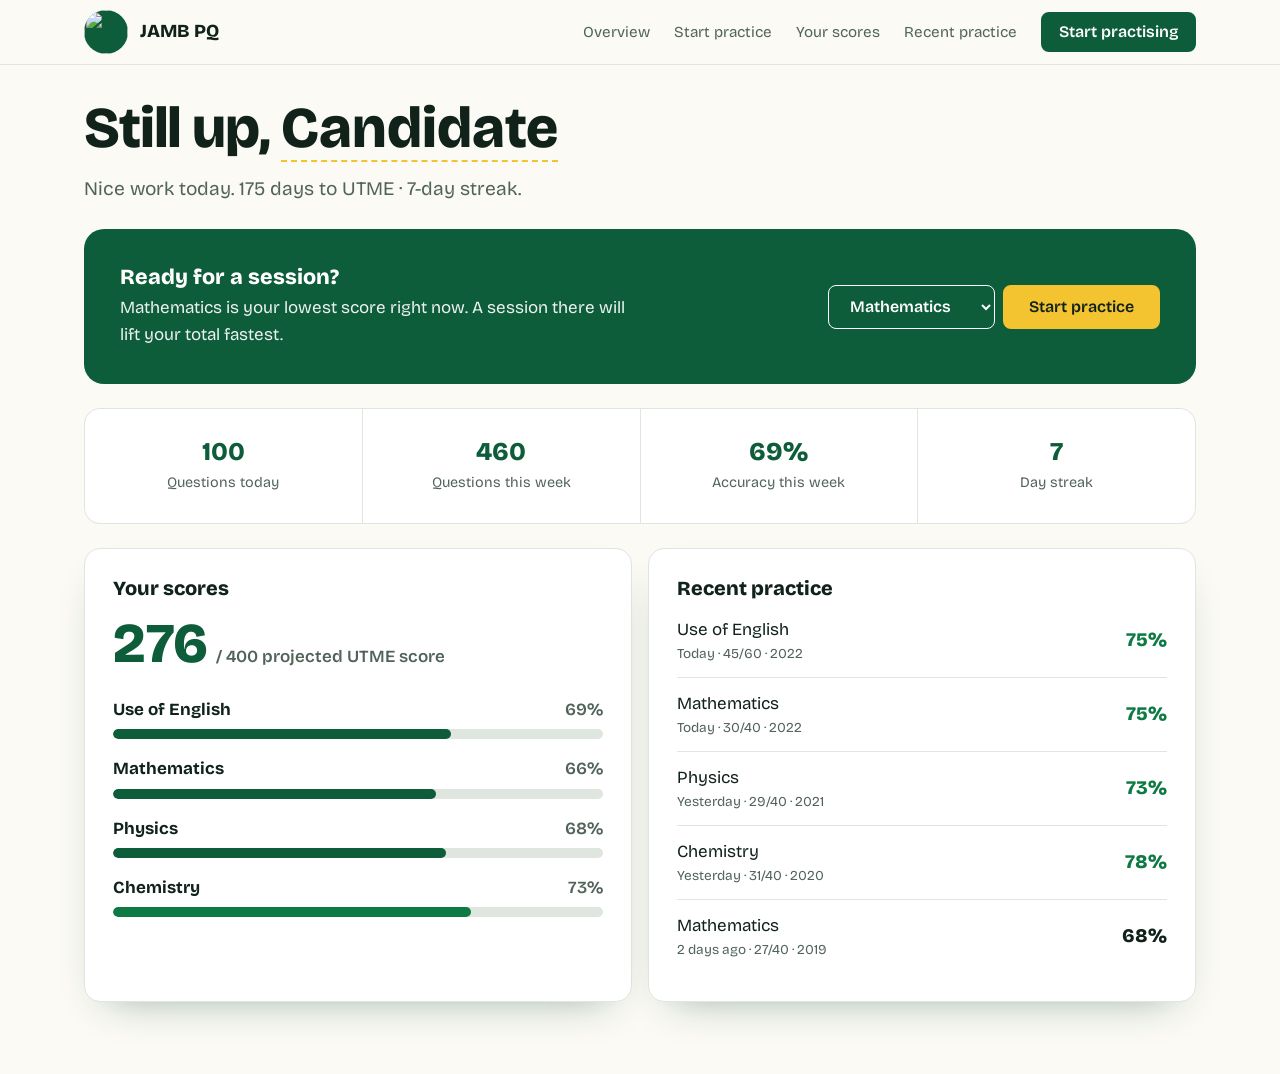
==== dashboard/index.html @ a4059f53 "ds" ====
<!DOCTYPE html>
<html lang="en" class="js">
<head>
<meta charset="utf-8">
<meta name="viewport" content="width=device-width, initial-scale=1, viewport-fit=cover">
<meta http-equiv="X-UA-Compatible" content="IE=edge">
<meta name="color-scheme" content="light dark">
<meta name="theme-color" content="#0d5c3a" media="(prefers-color-scheme: light)">
<meta name="theme-color" content="#0d1a13" media="(prefers-color-scheme: dark)">
<meta name="format-detection" content="telephone=no">
<meta name="mobile-web-app-capable" content="yes">
<meta name="apple-mobile-web-app-capable" content="yes">
<meta name="apple-mobile-web-app-title" content="JAMB PQ">

<title>Dashboard · JAMB PQ</title>
<meta name="description" content="Your JAMB PQ dashboard — recent practice, scores and a fresh session in one tap.">

<link rel="icon" href="./img/icon.png">
<link rel="apple-touch-icon" href="./img/icon.png">
<link rel="manifest" href="./manifest.json">

<link rel="preconnect" href="https://fonts.googleapis.com">
<link rel="preconnect" href="https://fonts.gstatic.com" crossorigin>
<link href="https://fonts.googleapis.com/css2?family=Bricolage+Grotesque:wght@400;600;800&display=swap" rel="stylesheet">

<style>
/* =========================================================
   TOKENS — mirrored from the landing pages
   ========================================================= */
:root {
  --ink: #10221a;
  --muted: #52645a;
  --paper: #fbfaf5;
  --sheet: #ffffff;
  --line: #dfe5df;
  --green: #0d5c3a;
  --green-d: #08402a;
  --pencil: #f4c430;
  --ok: #0d7a44;
  --bad: #b3261e;

  --btn: #0d5c3a;
  --btn-hover: #08402a;
  --on-btn: #ffffff;
  --final-bg: #0d5c3a;
  --on-final: #ffffff;
  --on-pencil: #10221a;
  --pencil-hover: #ffd75a;

  --ok-tint: rgba(13, 122, 68, .1);
  --bad-tint: rgba(179, 38, 30, .08);
  --header-bg: color-mix(in srgb, var(--paper) 94%, transparent);

  --font: "Bricolage Grotesque", system-ui, -apple-system, "Segoe UI", Roboto, sans-serif;
  --fs-base: clamp(1rem, .96rem + .2vw, 1.0625rem);
  --fs-sm: .9rem;
  --fs-xs: .85rem;
  --fs-lead: clamp(1.05rem, 1rem + .3vw, 1.2rem);
  --fs-h1: clamp(2rem, 1.25rem + 3.6vw, 3.6rem);
  --fs-h2: clamp(1.5rem, 1.15rem + 1.8vw, 2.2rem);
  --fs-h3: clamp(1.15rem, 1.05rem + .5vw, 1.35rem);
  --fs-stat: clamp(1.3rem, 1.1rem + 1vw, 1.6rem);
  --lh-body: 1.6;
  --lh-tight: 1.1;

  --space-1: .25rem;
  --space-2: .5rem;
  --space-3: .75rem;
  --space-4: 1rem;
  --space-5: 1.5rem;
  --space-6: 2rem;
  --space-7: 3rem;
  --space-8: 4.5rem;
  --gutter: clamp(1rem, .6rem + 2vw, 1.5rem);

  --container: 1080px;
  --header-h: 3.5rem;
  --logo-size: 2.5rem;
  --tap: 2.75rem;

  --radius-sm: .5rem;
  --radius-md: .75rem;
  --radius-lg: 1rem;
  --radius-xl: 1.25rem;
  --radius-pill: 999px;

  --shadow-card: 0 18px 40px -24px rgba(8, 64, 42, .45);
  --shadow-header: 0 6px 20px -12px rgba(8, 64, 42, .5);
  --shadow-menu: 0 14px 24px -14px rgba(8, 64, 42, .4);
  --ease: .15s ease;
  --ease-slow: .5s ease;
}

@media (prefers-color-scheme: dark) {
  :root {
    --ink: #eef3ee;
    --muted: #a3b3a9;
    --paper: #0d1a13;
    --sheet: #14261c;
    --line: #26402f;
    --green: #2fa36b;
    --green-d: #53c78e;
    --btn: #1f8a58;
    --btn-hover: #2fa36b;
    --final-bg: #14573a;
    --ok: #3fbf83;
    --bad: #ff8a80;
    --ok-tint: rgba(63, 191, 131, .14);
    --bad-tint: rgba(255, 138, 128, .12);
    --shadow-card: 0 18px 40px -24px rgba(0, 0, 0, .8);
    --shadow-header: 0 6px 20px -12px rgba(0, 0, 0, .8);
    --shadow-menu: 0 14px 24px -14px rgba(0, 0, 0, .8);
  }
}

@media (min-width: 1200px) {
  :root { --container: 1160px; --header-h: 4rem; --logo-size: 2.75rem; }
}
@media (min-width: 860px) {
  :root { --header-h: 4rem; --logo-size: 2.75rem; }
}

/* =========================================================
   BASE
   ========================================================= */
*, *::before, *::after { box-sizing: border-box; }
* { margin: 0; }

html {
  scroll-behavior: smooth;
  -webkit-text-size-adjust: 100%;
  text-size-adjust: 100%;
  scroll-padding-top: calc(var(--header-h) + env(safe-area-inset-top, 0px) + var(--space-2));
}

body {
  font-family: var(--font);
  background: var(--paper);
  color: var(--ink);
  line-height: var(--lh-body);
  font-size: var(--fs-base);
  overflow-x: hidden;
  -webkit-font-smoothing: antialiased;
  padding-bottom: env(safe-area-inset-bottom, 0px);
}

img { max-width: 100%; height: auto; display: block; }
a { color: inherit; }
p { text-wrap: pretty; }
h1, h2, h3 { text-wrap: balance; line-height: 1.15; font-weight: 800; }

:focus-visible {
  outline: 3px solid var(--pencil);
  outline-offset: 3px;
}

.wrap {
  width: 100%;
  max-width: var(--container);
  margin-inline: auto;
  padding-inline:
    max(var(--gutter), env(safe-area-inset-left, 0px))
    max(var(--gutter), env(safe-area-inset-right, 0px));
}

/* =========================================================
   HEADER + NAV
   ========================================================= */
header {
  position: sticky;
  top: 0;
  z-index: 20;
  padding-top: env(safe-area-inset-top, 0px);
  border-bottom: 1px solid var(--line);
  background: var(--paper);
  background: var(--header-bg);
  transition: box-shadow var(--ease);
}
header.scrolled {
  box-shadow: var(--shadow-header);
  -webkit-backdrop-filter: blur(10px);
  backdrop-filter: blur(10px);
}

nav {
  display: flex;
  align-items: center;
  justify-content: space-between;
  height: var(--header-h);
  gap: var(--space-4);
}

.logo {
  display: flex;
  align-items: center;
  gap: var(--space-3);
  font-weight: 800;
  font-size: 1.15rem;
  text-decoration: none;
  min-height: var(--tap);
}
.logo img {
  width: var(--logo-size);
  height: var(--logo-size);
  border-radius: 50%;
  background: var(--green);
  object-fit: cover;
  flex: none;
}

.menu-btn {
  display: inline-flex;
  align-items: center;
  justify-content: center;
  width: var(--tap);
  height: var(--tap);
  background: transparent;
  border: 1px solid var(--line);
  border-radius: var(--radius-md);
  color: var(--ink);
  cursor: pointer;
}
.menu-btn svg { width: 1.4rem; height: 1.4rem; }
.menu-btn path {
  transform-box: fill-box;
  transform-origin: center;
  transition: transform var(--ease), opacity var(--ease);
}
.menu-btn[aria-expanded="true"] .l1 { transform: translateY(5px) rotate(45deg); }
.menu-btn[aria-expanded="true"] .l2 { opacity: 0; }
.menu-btn[aria-expanded="true"] .l3 { transform: translateY(-5px) rotate(-45deg); }

nav ul {
  display: none;
  position: absolute;
  top: 100%;
  left: 0;
  right: 0;
  flex-direction: column;
  list-style: none;
  padding: var(--space-2) max(var(--gutter), env(safe-area-inset-right, 0px)) var(--space-4) max(var(--gutter), env(safe-area-inset-left, 0px));
  background: var(--paper);
  border-bottom: 1px solid var(--line);
  box-shadow: var(--shadow-menu);
  max-height: calc(100dvh - var(--header-h) - env(safe-area-inset-top, 0px));
  overflow-y: auto;
}
nav ul.open { display: flex; }
nav ul a {
  display: flex;
  align-items: center;
  min-height: var(--tap);
  padding: var(--space-2) var(--space-1);
  text-decoration: none;
  color: var(--muted);
  font-size: 1.05rem;
}
nav ul li:last-child { margin-top: var(--space-2); }
nav ul li:last-child a { justify-content: center; }

/* =========================================================
   BUTTONS
   ========================================================= */
.btn {
  display: inline-flex;
  align-items: center;
  justify-content: center;
  min-height: var(--tap);
  padding: .65rem 1.5rem;
  background: var(--btn);
  color: var(--on-btn);
  font: 600 1rem/1.2 var(--font);
  text-decoration: none;
  text-align: center;
  border: 2px solid var(--btn);
  border-radius: var(--radius-sm);
  cursor: pointer;
  transition: background var(--ease), border-color var(--ease);
}
.btn.ghost { background: transparent; color: var(--ink); border-color: var(--line); }
nav ul li:last-child a.btn { color: var(--on-btn); }

/* =========================================================
   MAIN
   ========================================================= */
main { padding-block: var(--space-6) var(--space-8); }

/* ---- Greeting ---- */
.hello h1 {
  font-size: var(--fs-h1);
  line-height: var(--lh-tight);
  letter-spacing: -.02em;
  font-weight: 800;
}
.hello p {
  margin: var(--space-3) 0 var(--space-5);
  color: var(--muted);
  font-size: var(--fs-lead);
  max-width: 60ch;
}
.name {
  background: none;
  border: 0;
  padding: 0;
  font: inherit;
  color: inherit;
  cursor: pointer;
  border-bottom: 2px dashed var(--pencil);
}
.name:hover { border-bottom-style: solid; }

/* ---- Start practice CTA (matches .final banner) ---- */
.hero-cta {
  background: var(--final-bg);
  color: var(--on-final);
  border-radius: var(--radius-xl);
  padding: clamp(1.5rem, 1rem + 2vw, 2.25rem);
  margin-bottom: var(--space-5);
  display: flex;
  flex-direction: column;
  gap: var(--space-4);
}
.hero-cta h2 {
  color: var(--on-final);
  font-size: var(--fs-h3);
  margin-bottom: var(--space-1);
}
.hero-cta p { opacity: .92; max-width: 46ch; }
.hero-cta .act {
  display: flex;
  flex-direction: column;
  gap: var(--space-2);
}
.hero-cta select {
  background: transparent;
  color: inherit;
  font: 600 1rem/1.2 var(--font);
  border: 1.5px solid currentColor;
  border-radius: var(--radius-sm);
  padding: .65rem 1.1rem;
  min-height: var(--tap);
  cursor: pointer;
}
.hero-cta select option {
  color: var(--ink);
  background: var(--sheet);
}
.hero-cta .btn {
  background: var(--pencil);
  border-color: var(--pencil);
  color: var(--on-pencil);
}

/* ---- Stats strip ---- */
.stats {
  display: grid;
  grid-template-columns: repeat(2, minmax(0, 1fr));
  gap: 1px;
  background: var(--line);
  border: 1px solid var(--line);
  border-radius: var(--radius-lg);
  overflow: hidden;
  margin-bottom: var(--space-5);
}
.stats div {
  background: var(--sheet);
  padding: var(--space-5) var(--space-3);
  text-align: center;
}
.stats b {
  display: block;
  font-size: var(--fs-stat);
  font-weight: 800;
  color: var(--green);
  line-height: 1.2;
}
.stats span { font-size: var(--fs-sm); color: var(--muted); }

/* ---- Grid of cards ---- */
.grid {
  display: grid;
  gap: var(--space-4);
  grid-template-columns: minmax(0, 1fr);
}
.card {
  background: var(--sheet);
  border: 1px solid var(--line);
  border-radius: var(--radius-lg);
  padding: var(--space-5);
  box-shadow: var(--shadow-card);
}
.card h2 {
  font-size: 1.25rem;
  margin-bottom: var(--space-4);
}

/* ---- Projected score ---- */
.big {
  display: flex;
  align-items: baseline;
  gap: var(--space-2);
  flex-wrap: wrap;
  margin-bottom: var(--space-5);
}
.big b {
  font-size: clamp(2.5rem, 2rem + 2vw, 3.5rem);
  font-weight: 800;
  line-height: 1;
  color: var(--green);
}
.big span { color: var(--muted); font-weight: 600; }

/* ---- Subject score rows ---- */
.sub { margin-bottom: var(--space-4); }
.sub:last-child { margin-bottom: 0; }
.sub .m {
  display: flex;
  justify-content: space-between;
  gap: var(--space-2);
  font-weight: 700;
  margin-bottom: 6px;
}
.sub .m span { color: var(--muted); font-weight: 600; }
.track {
  height: 10px;
  background: var(--line);
  border-radius: var(--radius-pill);
  overflow: hidden;
}
.track i {
  display: block;
  height: 100%;
  background: var(--green);
  border-radius: var(--radius-pill);
  transition: width .5s ease;
}
.track i.good { background: var(--ok); }
.track i.bad { background: var(--bad); }

/* ---- Recent practice list ---- */
ul { list-style: none; padding: 0; }
.res {
  display: flex;
  align-items: center;
  gap: var(--space-3);
  padding: var(--space-3) 0;
  border-top: 1px solid var(--line);
}
.res:first-child { border-top: 0; padding-top: 0; }
.res div { flex: 1; min-width: 0; }
.res small {
  display: block;
  color: var(--muted);
  font-size: var(--fs-xs);
}
.res b {
  font-size: 1.2rem;
  font-weight: 800;
  color: var(--ink);
}
.res b.good { color: var(--ok); }
.res b.bad { color: var(--bad); }
.empty { color: var(--muted); margin: 0; }

/* =========================================================
   HOVER (only on devices that can hover)
   ========================================================= */
@media (hover: hover) {
  .btn:hover { background: var(--btn-hover); border-color: var(--btn-hover); }
  .btn.ghost:hover { background: transparent; border-color: var(--ink); }
  .hero-cta .btn:hover { background: var(--pencil-hover); border-color: var(--pencil-hover); }
  nav ul a:hover { color: var(--ink); }
  .name:hover { color: var(--green-d); }
}

/* =========================================================
   RESPONSIVE
   ========================================================= */
@media (min-width: 600px) {
  .hero-cta .act { flex-direction: row; align-items: center; }
  .hero-cta .act select { flex: 1; min-width: 0; }
  .hero-cta .act .btn { flex: 0 0 auto; }

  .stats { grid-template-columns: repeat(4, minmax(0, 1fr)); }
  .stats div { padding-block: calc(var(--space-5) + var(--space-1)); }
}

@media (min-width: 860px) {
  .menu-btn { display: none; }

  nav ul {
    display: flex;
    position: static;
    flex-direction: row;
    align-items: center;
    gap: var(--space-5);
    padding: 0;
    background: transparent;
    border: 0;
    box-shadow: none;
    max-height: none;
    overflow: visible;
  }
  nav ul a { min-height: 0; padding: 0; font-size: .95rem; }
  nav ul li:last-child { margin-top: 0; }
  nav ul li:last-child a.btn { min-height: 2.5rem; padding: var(--space-2) var(--space-4); }

  .hero-cta {
    flex-direction: row;
    align-items: center;
    justify-content: space-between;
    gap: var(--space-6);
  }
  .hero-cta > div:first-child { flex: 1; min-width: 0; }
  .hero-cta .act { flex: 0 0 auto; flex-direction: row; align-items: center; }
  .hero-cta select { min-width: 14rem; }

  .grid { grid-template-columns: 1fr 1fr; }
  .card { padding: calc(var(--space-5) + var(--space-1)); }
}

@media (max-height: 480px) and (orientation: landscape) {
  :root { --header-h: 3rem; --logo-size: 2rem; }
  main { padding-block: var(--space-4) var(--space-6); }
}

/* =========================================================
   MOTION
   ========================================================= */
.js .fade-in {
  opacity: 0;
  transform: translateY(14px);
  transition: opacity var(--ease-slow), transform var(--ease-slow);
}
.js .fade-in.in { opacity: 1; transform: none; }

@media (prefers-reduced-motion: reduce) {
  html { scroll-behavior: auto; }
  *, *::before, *::after {
    transition: none !important;
    animation: none !important;
  }
  .js .fade-in { opacity: 1; transform: none; }
}
</style>
</head>

<body>
<header id="mainHeader">
  <div class="wrap">
    <nav aria-label="Main">
      <a class="logo" href="#top">
        <img src="./img/icon-192.png" width="44" height="44" alt="">
        JAMB PQ
      </a>
      <button class="menu-btn" id="menuBtn" aria-label="Open menu" aria-expanded="false" aria-controls="navList">
        <svg viewBox="0 0 24 24" fill="none" stroke="currentColor" stroke-width="2.2" stroke-linecap="round" aria-hidden="true">
          <path class="l1" d="M4 7h16" />
          <path class="l2" d="M4 12h16" />
          <path class="l3" d="M4 17h16" />
        </svg>
      </button>
      <ul id="navList">
        <li><a href="#top">Overview</a></li>
        <li><a href="#start">Start practice</a></li>
        <li><a href="#scores">Your scores</a></li>
        <li><a href="#recent">Recent practice</a></li>
        <li><a class="btn" href="#start">Start practising</a></li>
      </ul>
    </nav>
  </div>
</header>

<main id="top">
  <div class="wrap">

    <section class="hello fade-in" aria-labelledby="hi">
      <h1 id="hi">
        <span id="hiGreet">Hello</span>,
        <button class="name" id="name" type="button" title="Change your name">Candidate</button>
      </h1>
      <p id="line"></p>
    </section>

    <section class="hero-cta fade-in" id="start" aria-label="Start practice">
      <div>
        <h2>Ready for a session?</h2>
        <p id="goHint">Pick a subject and answer real JAMB past questions.</p>
      </div>
      <div class="act">
        <select id="pSub" aria-label="Subject"></select>
        <button class="btn" id="pGo" type="button">Start practice</button>
      </div>
    </section>

    <section class="stats fade-in" aria-label="Recent activity">
      <div><b id="sToday">0</b><span>Questions today</span></div>
      <div><b id="sWeek">0</b><span>Questions this week</span></div>
      <div><b id="sAcc">0%</b><span>Accuracy this week</span></div>
      <div><b id="sStreak">0</b><span>Day streak</span></div>
    </section>

    <div class="grid">
      <section class="card fade-in" id="scores" aria-labelledby="scoresTitle">
        <h2 id="scoresTitle">Your scores</h2>
        <div class="big">
          <b id="proj">0</b>
          <span>/ 400 projected UTME score</span>
        </div>
        <div id="subs"></div>
      </section>

      <section class="card fade-in" id="recent" aria-labelledby="recentTitle">
        <h2 id="recentTitle">Recent practice</h2>
        <ul id="rList"></ul>
      </section>
    </div>

  </div>
</main>

<script>
/* =========================================================
   CONFIG
   ========================================================= */
const PRACTICE_URL = 'practice.html';   // gets ?subject=&mode=practice
const STORE = 'jambpq-dashboard-v1';

/* =========================================================
   Helpers
   ========================================================= */
const $   = id => document.getElementById(id);
const esc = s => String(s).replace(/[&<>"]/g, c => ({'&':'&amp;','<':'&lt;','>':'&gt;','"':'&quot;'}[c]));
const keyOf = d => `${d.getFullYear()}-${String(d.getMonth()+1).padStart(2,'0')}-${String(d.getDate()).padStart(2,'0')}`;
const daysAgo = n => { const d = new Date(); d.setDate(d.getDate()-n); return d; };
const pct = (c,n) => n ? Math.round(c/n*100) : 0;

/* =========================================================
   State (localStorage)
   ========================================================= */
function defaults(){
  // Sample history so the page isn't empty on first run.
  const mk = (ago, s, c, n, y) => ({t: daysAgo(ago).getTime(), s, c, n, y});
  return {
    name: '',
    combo: ['Mathematics','Physics','Chemistry'],
    date: keyOf(daysAgo(-175)),
    results: [
      mk(6,'Use of English',38,60,2019), mk(5,'Mathematics',22,40,2018),
      mk(4,'Physics',25,40,2020),       mk(4,'Chemistry',27,40,2017),
      mk(3,'Use of English',42,60,2021),mk(2,'Mathematics',27,40,2019),
      mk(1,'Physics',29,40,2021),       mk(1,'Chemistry',31,40,2020),
      mk(0,'Use of English',45,60,2022),mk(0,'Mathematics',30,40,2022)
    ]
  };
}
let S;
try { S = JSON.parse(localStorage.getItem(STORE)) || defaults(); } catch (e) { S = defaults(); }
const save = () => { try { localStorage.setItem(STORE, JSON.stringify(S)); } catch (e) {} };
const subjects = () => ['Use of English', ...S.combo];

/* A practice page can record a finished session with:
   const s = JSON.parse(localStorage.getItem('jambpq-dashboard-v1'));
   s.results.push({t:Date.now(), s:'Physics', c:30, n:40, y:2021});
   localStorage.setItem('jambpq-dashboard-v1', JSON.stringify(s));
*/

/* =========================================================
   Greeting
   ========================================================= */
function streak(){
  const days = new Set(S.results.map(x => keyOf(new Date(x.t))));
  let n = 0, i = days.has(keyOf(new Date())) ? 0 : 1;
  while (days.has(keyOf(daysAgo(i)))) { n++; i++; }
  return n;
}

function renderGreeting(){
  const h = new Date().getHours();
  $('hiGreet').textContent =
    h < 5 ? 'Still up' :
    h < 12 ? 'Good morning' :
    h < 17 ? 'Good afternoon' :
    h < 22 ? 'Good evening' : 'Good night';

  $('name').textContent = S.name || 'Candidate';

  const left = Math.round(
    (new Date(S.date+'T00:00:00') - new Date(keyOf(new Date())+'T00:00:00')) / 864e5
  );
  const st = streak();
  const todayQ = S.results
    .filter(x => keyOf(new Date(x.t)) === keyOf(new Date()))
    .reduce((a,x) => a + x.n, 0);

  const bits = [];
  if (left > 0) bits.push(`${left} days to UTME`);
  bits.push(st ? `${st}-day streak` : 'start a new streak today');

  $('line').textContent =
    (todayQ ? 'Nice work today. ' : 'Every question you practise counts. ') +
    bits.join(' · ').replace(/^./, c => c.toUpperCase()) + '.';
}

$('name').addEventListener('click', () => {
  const n = (window.prompt('What should we call you?', S.name || '') || '').trim();
  if (n) { S.name = n.slice(0,24); save(); renderGreeting(); }
});

/* =========================================================
   Activity stats
   ========================================================= */
function renderStats(){
  const inWeek = S.results.filter(x => x.t >= daysAgo(6).setHours(0,0,0,0));
  const today  = S.results.filter(x => keyOf(new Date(x.t)) === keyOf(new Date()));
  const q = r => r.reduce((a,x) => a + x.n, 0);
  const c = r => r.reduce((a,x) => a + x.c, 0);

  $('sToday').textContent  = q(today).toLocaleString();
  $('sWeek').textContent   = q(inWeek).toLocaleString();
  $('sAcc').textContent    = pct(c(inWeek), q(inWeek)) + '%';
  $('sStreak').textContent = streak();
}

/* =========================================================
   Scores
   ========================================================= */
function renderScores(){
  const rows = subjects().map(name => {
    const r = S.results.filter(x => x.s === name);
    const c = r.reduce((a,x) => a + x.c, 0);
    const n = r.reduce((a,x) => a + x.n, 0);
    return { name, n, has: r.length > 0, avg: pct(c, n) };
  });

  const withData = rows.filter(x => x.has);
  $('proj').textContent = withData.length
    ? Math.round(withData.reduce((a,x) => a + x.avg, 0) / withData.length * 4)
    : 0;

  $('subs').innerHTML = rows.map(x => {
    const cls = x.avg >= 70 ? 'good' : (x.has && x.avg < 50) ? 'bad' : '';
    return `
      <div class="sub">
        <div class="m">${esc(x.name)}<span>${x.has ? x.avg + '%' : 'No practice yet'}</span></div>
        <div class="track"><i class="${cls}" style="width:${x.avg}%"></i></div>
      </div>`;
  }).join('');
}

/* =========================================================
   Recent practice
   ========================================================= */
function renderRecent(){
  const when = t => {
    const d = Math.round(
      (new Date(keyOf(new Date())+'T00:00:00') -
       new Date(keyOf(new Date(t))+'T00:00:00')) / 864e5
    );
    return d === 0 ? 'Today' : d === 1 ? 'Yesterday' : d + ' days ago';
  };

  const r = S.results.slice().sort((a,b) => b.t - a.t).slice(0, 5);

  $('rList').innerHTML = r.length
    ? r.map(x => {
        const p = pct(x.c, x.n);
        const cls = p >= 70 ? 'good' : p < 50 ? 'bad' : '';
        return `<li class="res">
          <div>${esc(x.s)}<small>${when(x.t)} · ${x.c}/${x.n}${x.y ? ' · ' + x.y : ''}</small></div>
          <b class="${cls}">${p}%</b>
        </li>`;
      }).join('')
    : '<li class="empty">No practice yet. Tap Start practice to begin.</li>';
}

/* =========================================================
   Start practice
   ========================================================= */
function renderPicker(){
  const keep = $('pSub').value;
  $('pSub').innerHTML = subjects()
    .map(n => `<option>${esc(n)}</option>`).join('');
  if (subjects().includes(keep)) $('pSub').value = keep;

  // Suggest the weakest subject as the default pick
  const w = subjects().map(n => {
    const r = S.results.filter(x => x.s === n);
    return { n, p: pct(r.reduce((a,x) => a + x.c, 0), r.reduce((a,x) => a + x.n, 0)), has: r.length > 0 };
  }).filter(x => x.has).sort((a,b) => a.p - b.p)[0];

  if (w && !keep) {
    $('pSub').value = w.n;
    $('goHint').textContent =
      `${w.n} is your lowest score right now. A session there will lift your total fastest.`;
  }
}

$('pGo').addEventListener('click', () => {
  location.href = `${PRACTICE_URL}?subject=${encodeURIComponent($('pSub').value)}&mode=practice`;
});

/* =========================================================
   Header: mobile menu, scroll shadow, fade-in
   ========================================================= */
const menuBtn = $('menuBtn');
const navList = $('navList');
function setMenu(open){
  navList.classList.toggle('open', open);
  menuBtn.setAttribute('aria-expanded', open);
  menuBtn.setAttribute('aria-label', open ? 'Close menu' : 'Open menu');
}
menuBtn.addEventListener('click', e => { e.stopPropagation(); setMenu(!navList.classList.contains('open')); });
navList.addEventListener('click', e => { if (e.target.closest('a')) setMenu(false); });
document.addEventListener('click', e => { if (!navList.contains(e.target) && !menuBtn.contains(e.target)) setMenu(false); });
document.addEventListener('keydown', e => { if (e.key === 'Escape') setMenu(false); });

if (window.matchMedia) {
  const mq = window.matchMedia('(min-width: 860px)');
  const onChange = e => { if (e.matches) setMenu(false); };
  if (mq.addEventListener) mq.addEventListener('change', onChange);
  else if (mq.addListener) mq.addListener(onChange);
}

const header = $('mainHeader');
window.addEventListener('scroll', () => {
  header.classList.toggle('scrolled', window.scrollY > 50);
}, { passive: true });

const items = document.querySelectorAll('.fade-in');
if ('IntersectionObserver' in window) {
  const io = new IntersectionObserver(entries => {
    entries.forEach(en => {
      if (en.isIntersecting) { en.target.classList.add('in'); io.unobserve(en.target); }
    });
  }, { threshold: 0.1 });
  items.forEach((el, i) => {
    el.style.transitionDelay = (i % 4) * 70 + 'ms';
    io.observe(el);
  });
} else {
  items.forEach(el => el.classList.add('in'));
}

/* =========================================================
   Boot
   ========================================================= */
renderGreeting();
renderPicker();
renderStats();
renderScores();
renderRecent();
</script>
</body>
</html>
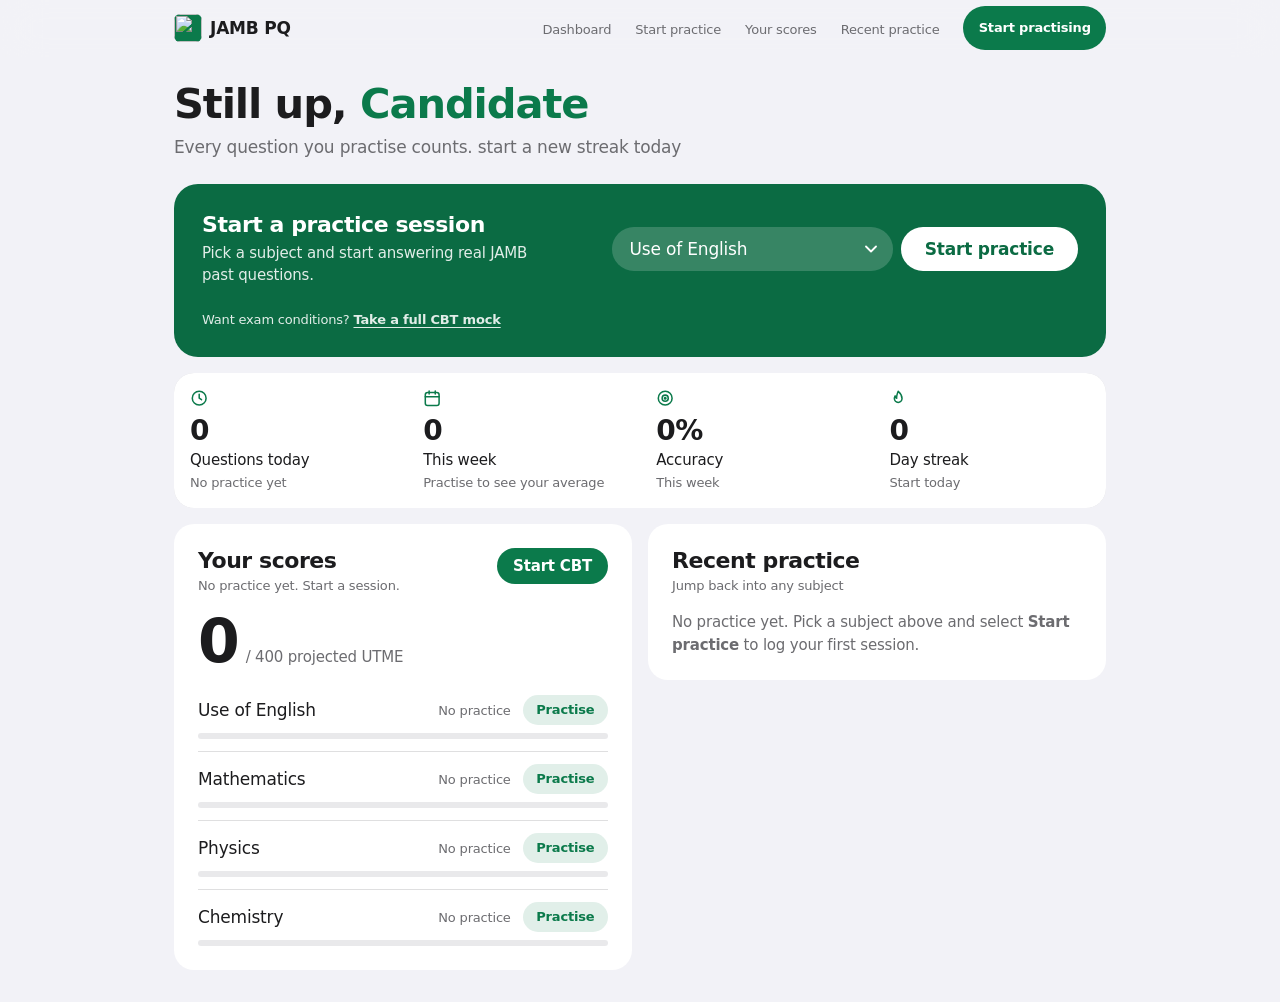
==== commit a5259537: "new look" ====
--- a/dashboard/index.html
+++ b/dashboard/index.html
@@ -1,567 +1,323 @@
 <!DOCTYPE html>
-<html lang="en" class="js">
+<html lang="en">
 <head>
 <meta charset="utf-8">
 <meta name="viewport" content="width=device-width, initial-scale=1, viewport-fit=cover">
-<meta http-equiv="X-UA-Compatible" content="IE=edge">
 <meta name="color-scheme" content="light dark">
-<meta name="theme-color" content="#0d5c3a" media="(prefers-color-scheme: light)">
-<meta name="theme-color" content="#0d1a13" media="(prefers-color-scheme: dark)">
+<meta name="theme-color" content="#f2f2f7" media="(prefers-color-scheme: light)">
+<meta name="theme-color" content="#000000" media="(prefers-color-scheme: dark)">
 <meta name="format-detection" content="telephone=no">
 <meta name="mobile-web-app-capable" content="yes">
 <meta name="apple-mobile-web-app-capable" content="yes">
 <meta name="apple-mobile-web-app-title" content="JAMB PQ">
-
 <title>Dashboard · JAMB PQ</title>
-<meta name="description" content="Your JAMB PQ dashboard — recent practice, scores and a fresh session in one tap.">
+<meta name="description" content="Your JAMB PQ dashboard: recent practice, scores, quick practice and full CBT mocks in one place.">
 
 <link rel="icon" href="./img/icon.png">
 <link rel="apple-touch-icon" href="./img/icon.png">
 <link rel="manifest" href="./manifest.json">
 
-<link rel="preconnect" href="https://fonts.googleapis.com">
-<link rel="preconnect" href="https://fonts.gstatic.com" crossorigin>
-<link href="https://fonts.googleapis.com/css2?family=Bricolage+Grotesque:wght@400;600;800&display=swap" rel="stylesheet">
+<script>document.documentElement.classList.add('js');</script>
 
 <style>
-/* =========================================================
-   TOKENS — mirrored from the landing pages
-   ========================================================= */
+/* ===== Tokens (system-style: grouped surfaces, hairlines, one tint) ===== */
 :root {
-  --ink: #10221a;
-  --muted: #52645a;
-  --paper: #fbfaf5;
-  --sheet: #ffffff;
-  --line: #dfe5df;
-  --green: #0d5c3a;
-  --green-d: #08402a;
-  --pencil: #f4c430;
-  --ok: #0d7a44;
-  --bad: #b3261e;
-
-  --btn: #0d5c3a;
-  --btn-hover: #08402a;
+  --bg: #f2f2f7;
+  --surface: #ffffff;
+  --label: #1c1c1e;
+  --label-2: #6c6c70;
+  --sep: rgba(60, 60, 67, .16);
+  --fill: rgba(120, 120, 128, .16);
+  --tint: #0b7a4b;
+  --tint-soft: rgba(11, 122, 75, .12);
+  --btn: #0b7a4b;
+  --btn-hover: #09663e;
   --on-btn: #ffffff;
-  --final-bg: #0d5c3a;
-  --on-final: #ffffff;
-  --on-pencil: #10221a;
-  --pencil-hover: #ffd75a;
-
-  --ok-tint: rgba(13, 122, 68, .1);
-  --bad-tint: rgba(179, 38, 30, .08);
-  --header-bg: color-mix(in srgb, var(--paper) 94%, transparent);
-
-  --font: "Bricolage Grotesque", system-ui, -apple-system, "Segoe UI", Roboto, sans-serif;
-  --fs-base: clamp(1rem, .96rem + .2vw, 1.0625rem);
-  --fs-sm: .9rem;
-  --fs-xs: .85rem;
-  --fs-lead: clamp(1.05rem, 1rem + .3vw, 1.2rem);
-  --fs-h1: clamp(2rem, 1.25rem + 3.6vw, 3.6rem);
-  --fs-h2: clamp(1.5rem, 1.15rem + 1.8vw, 2.2rem);
-  --fs-h3: clamp(1.15rem, 1.05rem + .5vw, 1.35rem);
-  --fs-stat: clamp(1.3rem, 1.1rem + 1vw, 1.6rem);
-  --lh-body: 1.6;
-  --lh-tight: 1.1;
-
-  --space-1: .25rem;
-  --space-2: .5rem;
-  --space-3: .75rem;
-  --space-4: 1rem;
-  --space-5: 1.5rem;
-  --space-6: 2rem;
-  --space-7: 3rem;
-  --space-8: 4.5rem;
-  --gutter: clamp(1rem, .6rem + 2vw, 1.5rem);
-
-  --container: 1080px;
-  --header-h: 3.5rem;
-  --logo-size: 2.5rem;
+  --hero-bg: #0b6b43;
+  --ok: #248a3d;
+  --bad: #d70015;
+  --bar-bg: color-mix(in srgb, var(--bg) 78%, transparent);
+
+  --font: -apple-system, BlinkMacSystemFont, "SF Pro Text", "SF Pro Display", system-ui, "Segoe UI", Roboto, Helvetica, Arial, sans-serif;
+  --fs-title: clamp(1.9rem, 1.5rem + 2vw, 2.6rem);
+  --fs-body: 1.0625rem;
+  --fs-sub: .9375rem;
+  --fs-foot: .8125rem;
+  --fs-cap: .75rem;
+
+  --s1: .25rem; --s2: .5rem; --s3: .75rem; --s4: 1rem; --s5: 1.5rem; --s6: 2rem;
+  --gutter: max(1rem, env(safe-area-inset-left, 0px));
+  --container: 980px;
+  --bar-h: 3.25rem;
+  --tab-h: 3.1rem;
   --tap: 2.75rem;
-
-  --radius-sm: .5rem;
-  --radius-md: .75rem;
-  --radius-lg: 1rem;
-  --radius-xl: 1.25rem;
-  --radius-pill: 999px;
-
-  --shadow-card: 0 18px 40px -24px rgba(8, 64, 42, .45);
-  --shadow-header: 0 6px 20px -12px rgba(8, 64, 42, .5);
-  --shadow-menu: 0 14px 24px -14px rgba(8, 64, 42, .4);
-  --ease: .15s ease;
-  --ease-slow: .5s ease;
-}
-
+  --r-card: 1.25rem;
+  --r-pill: 999px;
+  --ease: .2s ease;
+}
 @media (prefers-color-scheme: dark) {
   :root {
-    --ink: #eef3ee;
-    --muted: #a3b3a9;
-    --paper: #0d1a13;
-    --sheet: #14261c;
-    --line: #26402f;
-    --green: #2fa36b;
-    --green-d: #53c78e;
-    --btn: #1f8a58;
-    --btn-hover: #2fa36b;
-    --final-bg: #14573a;
-    --ok: #3fbf83;
-    --bad: #ff8a80;
-    --ok-tint: rgba(63, 191, 131, .14);
-    --bad-tint: rgba(255, 138, 128, .12);
-    --shadow-card: 0 18px 40px -24px rgba(0, 0, 0, .8);
-    --shadow-header: 0 6px 20px -12px rgba(0, 0, 0, .8);
-    --shadow-menu: 0 14px 24px -14px rgba(0, 0, 0, .8);
+    --bg: #000000;
+    --surface: #1c1c1e;
+    --label: #ffffff;
+    --label-2: #98989f;
+    --sep: rgba(84, 84, 88, .55);
+    --fill: rgba(120, 120, 128, .36);
+    --tint: #30d158;
+    --tint-soft: rgba(48, 209, 88, .16);
+    --btn: #158a4e;
+    --btn-hover: #1a9c59;
+    --hero-bg: #14573a;
+    --ok: #30d158;
+    --bad: #ff453a;
   }
 }
 
-@media (min-width: 1200px) {
-  :root { --container: 1160px; --header-h: 4rem; --logo-size: 2.75rem; }
-}
-@media (min-width: 860px) {
-  :root { --header-h: 4rem; --logo-size: 2.75rem; }
-}
-
-/* =========================================================
-   BASE
-   ========================================================= */
+/* ===== Base ===== */
 *, *::before, *::after { box-sizing: border-box; }
 * { margin: 0; }
-
 html {
   scroll-behavior: smooth;
   -webkit-text-size-adjust: 100%;
   text-size-adjust: 100%;
-  scroll-padding-top: calc(var(--header-h) + env(safe-area-inset-top, 0px) + var(--space-2));
-}
-
+  scroll-padding-top: calc(var(--bar-h) + env(safe-area-inset-top, 0px) + var(--s4));
+}
 body {
   font-family: var(--font);
-  background: var(--paper);
-  color: var(--ink);
-  line-height: var(--lh-body);
-  font-size: var(--fs-base);
+  font-size: var(--fs-body);
+  line-height: 1.47;
+  letter-spacing: -.011em;
+  background: var(--bg);
+  color: var(--label);
   overflow-x: hidden;
   -webkit-font-smoothing: antialiased;
-  padding-bottom: env(safe-area-inset-bottom, 0px);
-}
-
+  padding-bottom: calc(var(--tab-h) + env(safe-area-inset-bottom, 0px));
+}
 img { max-width: 100%; height: auto; display: block; }
 a { color: inherit; }
+ul { list-style: none; padding: 0; }
 p { text-wrap: pretty; }
-h1, h2, h3 { text-wrap: balance; line-height: 1.15; font-weight: 800; }
-
-:focus-visible {
-  outline: 3px solid var(--pencil);
-  outline-offset: 3px;
-}
-
-.wrap {
-  width: 100%;
-  max-width: var(--container);
-  margin-inline: auto;
-  padding-inline:
-    max(var(--gutter), env(safe-area-inset-left, 0px))
-    max(var(--gutter), env(safe-area-inset-right, 0px));
-}
-
-/* =========================================================
-   HEADER + NAV
-   ========================================================= */
+h1, h2 { text-wrap: balance; }
+:focus-visible { outline: 3px solid color-mix(in srgb, var(--tint) 55%, transparent); outline-offset: 2px; }
+.wrap { width: 100%; max-width: var(--container); margin-inline: auto; padding-inline: var(--gutter); }
+.sr-only { position: absolute; width: 1px; height: 1px; margin: -1px; padding: 0; overflow: hidden; clip: rect(0 0 0 0); white-space: nowrap; border: 0; }
+.skip-link { position: absolute; left: var(--s4); top: -4rem; z-index: 40; padding: var(--s2) var(--s4); background: var(--surface); color: var(--tint); font-weight: 600; border-radius: var(--r-pill); }
+.skip-link:focus { top: var(--s2); }
+
+/* ===== Navigation bar (translucent, hairline appears on scroll) ===== */
 header {
-  position: sticky;
-  top: 0;
-  z-index: 20;
+  position: sticky; top: 0; z-index: 20;
   padding-top: env(safe-area-inset-top, 0px);
-  border-bottom: 1px solid var(--line);
-  background: var(--paper);
-  background: var(--header-bg);
-  transition: box-shadow var(--ease);
-}
-header.scrolled {
-  box-shadow: var(--shadow-header);
-  -webkit-backdrop-filter: blur(10px);
-  backdrop-filter: blur(10px);
-}
-
-nav {
-  display: flex;
-  align-items: center;
-  justify-content: space-between;
-  height: var(--header-h);
-  gap: var(--space-4);
-}
-
-.logo {
-  display: flex;
-  align-items: center;
-  gap: var(--space-3);
-  font-weight: 800;
-  font-size: 1.15rem;
-  text-decoration: none;
-  min-height: var(--tap);
-}
-.logo img {
-  width: var(--logo-size);
-  height: var(--logo-size);
-  border-radius: 50%;
-  background: var(--green);
-  object-fit: cover;
-  flex: none;
-}
-
-.menu-btn {
-  display: inline-flex;
-  align-items: center;
-  justify-content: center;
-  width: var(--tap);
-  height: var(--tap);
-  background: transparent;
-  border: 1px solid var(--line);
-  border-radius: var(--radius-md);
-  color: var(--ink);
-  cursor: pointer;
-}
-.menu-btn svg { width: 1.4rem; height: 1.4rem; }
-.menu-btn path {
-  transform-box: fill-box;
-  transform-origin: center;
-  transition: transform var(--ease), opacity var(--ease);
-}
-.menu-btn[aria-expanded="true"] .l1 { transform: translateY(5px) rotate(45deg); }
-.menu-btn[aria-expanded="true"] .l2 { opacity: 0; }
-.menu-btn[aria-expanded="true"] .l3 { transform: translateY(-5px) rotate(-45deg); }
-
-nav ul {
-  display: none;
-  position: absolute;
-  top: 100%;
-  left: 0;
-  right: 0;
-  flex-direction: column;
-  list-style: none;
-  padding: var(--space-2) max(var(--gutter), env(safe-area-inset-right, 0px)) var(--space-4) max(var(--gutter), env(safe-area-inset-left, 0px));
-  background: var(--paper);
-  border-bottom: 1px solid var(--line);
-  box-shadow: var(--shadow-menu);
-  max-height: calc(100dvh - var(--header-h) - env(safe-area-inset-top, 0px));
-  overflow-y: auto;
-}
-nav ul.open { display: flex; }
-nav ul a {
-  display: flex;
-  align-items: center;
-  min-height: var(--tap);
-  padding: var(--space-2) var(--space-1);
-  text-decoration: none;
-  color: var(--muted);
-  font-size: 1.05rem;
-}
-nav ul li:last-child { margin-top: var(--space-2); }
-nav ul li:last-child a { justify-content: center; }
-
-/* =========================================================
-   BUTTONS
-   ========================================================= */
+  background: var(--bar-bg);
+  -webkit-backdrop-filter: saturate(180%) blur(20px);
+  backdrop-filter: saturate(180%) blur(20px);
+  border-bottom: .5px solid transparent;
+  transition: border-color var(--ease);
+}
+header.scrolled { border-bottom-color: var(--sep); }
+nav { display: flex; align-items: center; justify-content: space-between; height: var(--bar-h); gap: var(--s4); }
+.logo { display: flex; align-items: center; gap: var(--s2); min-height: var(--tap); font-size: 1.0625rem; font-weight: 600; text-decoration: none; }
+.logo img { width: 1.75rem; height: 1.75rem; border-radius: .4rem; background: var(--tint); object-fit: cover; flex: none; }
+.nav-list { display: none; align-items: center; gap: var(--s5); }
+.nav-list a { font-size: var(--fs-foot); color: var(--label-2); text-decoration: none; transition: color var(--ease); }
+.nav-list li:last-child a { padding: .4rem .95rem; background: var(--btn); color: var(--on-btn); font-weight: 600; border-radius: var(--r-pill); }
+
+/* Tab bar (phones) */
+.tabbar {
+  position: fixed; left: 0; right: 0; bottom: 0; z-index: 20;
+  display: flex; justify-content: space-around;
+  padding: 0 var(--gutter) env(safe-area-inset-bottom, 0px);
+  background: var(--bar-bg);
+  -webkit-backdrop-filter: saturate(180%) blur(20px);
+  backdrop-filter: saturate(180%) blur(20px);
+  border-top: .5px solid var(--sep);
+}
+.tabbar a {
+  flex: 1; display: flex; flex-direction: column; align-items: center; justify-content: center; gap: 2px;
+  min-height: var(--tab-h);
+  color: var(--label-2); font-size: .625rem; font-weight: 500; text-decoration: none;
+}
+.tabbar svg { width: 1.5rem; height: 1.5rem; fill: none; stroke: currentColor; stroke-width: 1.8; stroke-linecap: round; stroke-linejoin: round; }
+.tabbar a:active { color: var(--tint); }
+
+/* ===== Buttons ===== */
 .btn {
-  display: inline-flex;
-  align-items: center;
-  justify-content: center;
-  min-height: var(--tap);
-  padding: .65rem 1.5rem;
-  background: var(--btn);
-  color: var(--on-btn);
-  font: 600 1rem/1.2 var(--font);
-  text-decoration: none;
-  text-align: center;
-  border: 2px solid var(--btn);
-  border-radius: var(--radius-sm);
-  cursor: pointer;
-  transition: background var(--ease), border-color var(--ease);
-}
-.btn.ghost { background: transparent; color: var(--ink); border-color: var(--line); }
-nav ul li:last-child a.btn { color: var(--on-btn); }
-
-/* =========================================================
-   MAIN
-   ========================================================= */
-main { padding-block: var(--space-6) var(--space-8); }
-
-/* ---- Greeting ---- */
-.hello h1 {
-  font-size: var(--fs-h1);
-  line-height: var(--lh-tight);
-  letter-spacing: -.02em;
-  font-weight: 800;
-}
-.hello p {
-  margin: var(--space-3) 0 var(--space-5);
-  color: var(--muted);
-  font-size: var(--fs-lead);
-  max-width: 60ch;
-}
-.name {
-  background: none;
-  border: 0;
-  padding: 0;
-  font: inherit;
-  color: inherit;
-  cursor: pointer;
-  border-bottom: 2px dashed var(--pencil);
-}
-.name:hover { border-bottom-style: solid; }
-
-/* ---- Start practice CTA (matches .final banner) ---- */
+  display: inline-flex; align-items: center; justify-content: center;
+  min-height: var(--tap); padding: .6rem 1.5rem;
+  background: var(--btn); color: var(--on-btn);
+  font: 600 var(--fs-body)/1.2 var(--font); letter-spacing: inherit; text-align: center; text-decoration: none;
+  border: 0; border-radius: var(--r-pill); cursor: pointer;
+  transition: background var(--ease), transform var(--ease), opacity var(--ease);
+}
+.btn:active { transform: scale(.97); opacity: .85; }
+.btn-sm { min-height: 2.25rem; padding: .4rem 1rem; font-size: var(--fs-sub); }
+.btn.ghost { background: var(--fill); color: var(--label); }
+.btn-mini {
+  display: inline-flex; align-items: center; justify-content: center;
+  min-height: 1.875rem; padding: .25rem .85rem;
+  background: var(--tint-soft); color: var(--tint);
+  font: 600 var(--fs-foot)/1.2 var(--font); letter-spacing: inherit; white-space: nowrap;
+  border: 0; border-radius: var(--r-pill); cursor: pointer;
+  transition: background var(--ease), transform var(--ease);
+}
+.btn-mini:active { transform: scale(.96); }
+
+/* ===== Layout ===== */
+main { padding-block: var(--s3) var(--s6); }
+section { margin-bottom: var(--s4); }
+
+/* Large title */
+.hello { padding-block: var(--s3) var(--s2); }
+.hello h1 { font-size: var(--fs-title); font-weight: 700; line-height: 1.1; letter-spacing: -.026em; }
+.hello .line { margin-top: var(--s2); color: var(--label-2); font-size: var(--fs-body); max-width: 60ch; }
+.name { background: none; border: 0; padding: 0; font: inherit; letter-spacing: inherit; color: var(--tint); cursor: pointer; }
+
+/* Start practice */
 .hero-cta {
-  background: var(--final-bg);
-  color: var(--on-final);
-  border-radius: var(--radius-xl);
-  padding: clamp(1.5rem, 1rem + 2vw, 2.25rem);
-  margin-bottom: var(--space-5);
-  display: flex;
-  flex-direction: column;
-  gap: var(--space-4);
-}
-.hero-cta h2 {
-  color: var(--on-final);
-  font-size: var(--fs-h3);
-  margin-bottom: var(--space-1);
-}
-.hero-cta p { opacity: .92; max-width: 46ch; }
-.hero-cta .act {
-  display: flex;
-  flex-direction: column;
-  gap: var(--space-2);
-}
+  display: flex; flex-direction: column; gap: var(--s4);
+  padding: clamp(1.25rem, 1rem + 2vw, 1.75rem);
+  background: var(--hero-bg); color: #fff;
+  border-radius: 1.5rem;
+}
+.hero-cta h2 { font-size: 1.375rem; font-weight: 700; line-height: 1.2; letter-spacing: -.02em; margin-bottom: var(--s1); }
+.hero-cta .intro { max-width: 46ch; font-size: var(--fs-sub); opacity: .88; }
+.hero-cta .act { display: flex; flex-direction: column; gap: var(--s2); }
 .hero-cta select {
-  background: transparent;
-  color: inherit;
-  font: 600 1rem/1.2 var(--font);
-  border: 1.5px solid currentColor;
-  border-radius: var(--radius-sm);
-  padding: .65rem 1.1rem;
-  min-height: var(--tap);
-  cursor: pointer;
-}
-.hero-cta select option {
-  color: var(--ink);
-  background: var(--sheet);
-}
-.hero-cta .btn {
-  background: var(--pencil);
-  border-color: var(--pencil);
-  color: var(--on-pencil);
-}
-
-/* ---- Stats strip ---- */
+  -webkit-appearance: none; appearance: none;
+  min-height: var(--tap); padding: .6rem 2.5rem .6rem 1.1rem;
+  background: rgba(255, 255, 255, .18) url("data:image/svg+xml,%3Csvg xmlns='http://www.w3.org/2000/svg' width='12' height='8' viewBox='0 0 12 8' fill='none' stroke='white' stroke-width='1.8' stroke-linecap='round' stroke-linejoin='round'%3E%3Cpath d='M1 1.5l5 5 5-5'/%3E%3C/svg%3E") no-repeat right 1rem center;
+  color: #fff; font: 500 var(--fs-body)/1.2 var(--font); letter-spacing: inherit;
+  border: 0; border-radius: var(--r-pill); cursor: pointer;
+}
+.hero-cta select option { color: var(--label); background: var(--surface); }
+.btn-cta { background: #fff; color: var(--hero-bg); }
+.hero-cta .hint { font-size: var(--fs-foot); opacity: .88; }
+.hero-cta .hint a { font-weight: 600; text-underline-offset: 3px; }
+
+/* Stats: one grouped surface, hairline dividers */
 .stats {
-  display: grid;
-  grid-template-columns: repeat(2, minmax(0, 1fr));
-  gap: 1px;
-  background: var(--line);
-  border: 1px solid var(--line);
-  border-radius: var(--radius-lg);
-  overflow: hidden;
-  margin-bottom: var(--space-5);
-}
-.stats div {
-  background: var(--sheet);
-  padding: var(--space-5) var(--space-3);
-  text-align: center;
-}
-.stats b {
-  display: block;
-  font-size: var(--fs-stat);
-  font-weight: 800;
-  color: var(--green);
-  line-height: 1.2;
-}
-.stats span { font-size: var(--fs-sm); color: var(--muted); }
-
-/* ---- Grid of cards ---- */
-.grid {
-  display: grid;
-  gap: var(--space-4);
-  grid-template-columns: minmax(0, 1fr);
-}
-.card {
-  background: var(--sheet);
-  border: 1px solid var(--line);
-  border-radius: var(--radius-lg);
-  padding: var(--space-5);
-  box-shadow: var(--shadow-card);
-}
-.card h2 {
-  font-size: 1.25rem;
-  margin-bottom: var(--space-4);
-}
-
-/* ---- Projected score ---- */
-.big {
-  display: flex;
-  align-items: baseline;
-  gap: var(--space-2);
-  flex-wrap: wrap;
-  margin-bottom: var(--space-5);
-}
-.big b {
-  font-size: clamp(2.5rem, 2rem + 2vw, 3.5rem);
-  font-weight: 800;
-  line-height: 1;
-  color: var(--green);
-}
-.big span { color: var(--muted); font-weight: 600; }
-
-/* ---- Subject score rows ---- */
-.sub { margin-bottom: var(--space-4); }
-.sub:last-child { margin-bottom: 0; }
-.sub .m {
-  display: flex;
-  justify-content: space-between;
-  gap: var(--space-2);
-  font-weight: 700;
-  margin-bottom: 6px;
-}
-.sub .m span { color: var(--muted); font-weight: 600; }
-.track {
-  height: 10px;
-  background: var(--line);
-  border-radius: var(--radius-pill);
-  overflow: hidden;
-}
-.track i {
-  display: block;
-  height: 100%;
-  background: var(--green);
-  border-radius: var(--radius-pill);
-  transition: width .5s ease;
-}
+  display: grid; grid-template-columns: repeat(2, minmax(0, 1fr)); gap: .5px;
+  background: var(--sep); border-radius: var(--r-card); overflow: hidden;
+}
+.stat { padding: var(--s4); background: var(--surface); }
+.stat-icon { display: inline-flex; width: 1.15rem; height: 1.15rem; margin-bottom: var(--s2); color: var(--tint); }
+.stat-icon svg { width: 100%; height: 100%; fill: none; stroke: currentColor; stroke-width: 2; stroke-linecap: round; stroke-linejoin: round; }
+.stat-value { display: block; font-size: 1.75rem; font-weight: 700; line-height: 1.1; letter-spacing: -.02em; font-variant-numeric: tabular-nums; }
+.stat-label { display: block; margin-top: 2px; font-size: var(--fs-sub); font-weight: 500; }
+.stat-hint { display: block; margin-top: 2px; font-size: var(--fs-foot); color: var(--label-2); }
+
+/* Cards */
+.grid { display: grid; gap: var(--s4); grid-template-columns: minmax(0, 1fr); }
+.grid > section { margin-bottom: 0; }
+.card { padding: var(--s4) var(--s4) var(--s5); background: var(--surface); border-radius: var(--r-card); }
+.card-head { display: flex; align-items: flex-start; justify-content: space-between; gap: var(--s3); margin-bottom: var(--s4); }
+.card-head h2 { font-size: 1.375rem; font-weight: 700; line-height: 1.2; letter-spacing: -.02em; }
+.card-hint { margin-top: 2px; font-size: var(--fs-foot); color: var(--label-2); }
+
+/* Projected score */
+.big { display: flex; align-items: baseline; flex-wrap: wrap; gap: var(--s2); margin-bottom: var(--s5); }
+.big b { font-size: clamp(2.75rem, 2.2rem + 2.4vw, 3.75rem); font-weight: 700; line-height: 1; letter-spacing: -.035em; font-variant-numeric: tabular-nums; }
+.big span { font-size: var(--fs-sub); font-weight: 500; color: var(--label-2); }
+
+/* Subject rows */
+.sub { padding-block: var(--s3); border-top: .5px solid var(--sep); }
+.sub:first-child { padding-top: 0; border-top: 0; }
+.sub:last-child { padding-bottom: 0; }
+.sub-row { display: flex; align-items: center; justify-content: space-between; gap: var(--s2); margin-bottom: var(--s2); }
+.subj-name { min-width: 0; font-size: var(--fs-body); font-weight: 500; overflow: hidden; text-overflow: ellipsis; white-space: nowrap; }
+.sub-actions { display: flex; align-items: center; gap: var(--s3); flex: none; }
+.sub-pct { min-width: 2.5ch; text-align: right; font-size: var(--fs-sub); font-weight: 600; color: var(--label-2); font-variant-numeric: tabular-nums; }
+.sub-pct.none { font-size: var(--fs-foot); font-weight: 400; }
+.track { height: 6px; background: var(--fill); border-radius: var(--r-pill); overflow: hidden; }
+.track i { display: block; height: 100%; background: var(--tint); border-radius: var(--r-pill); transition: width .6s cubic-bezier(.2, .8, .2, 1); }
 .track i.good { background: var(--ok); }
 .track i.bad { background: var(--bad); }
 
-/* ---- Recent practice list ---- */
-ul { list-style: none; padding: 0; }
-.res {
-  display: flex;
-  align-items: center;
-  gap: var(--space-3);
-  padding: var(--space-3) 0;
-  border-top: 1px solid var(--line);
-}
-.res:first-child { border-top: 0; padding-top: 0; }
-.res div { flex: 1; min-width: 0; }
-.res small {
-  display: block;
-  color: var(--muted);
-  font-size: var(--fs-xs);
-}
-.res b {
-  font-size: 1.2rem;
-  font-weight: 800;
-  color: var(--ink);
-}
-.res b.good { color: var(--ok); }
-.res b.bad { color: var(--bad); }
-.empty { color: var(--muted); margin: 0; }
-
-/* =========================================================
-   HOVER (only on devices that can hover)
-   ========================================================= */
+/* Recent practice (inset list) */
+.res { display: flex; align-items: center; gap: var(--s3); padding-block: var(--s3); }
+.res + .res { border-top: .5px solid var(--sep); }
+.res:first-child { padding-top: 0; }
+.res:last-child { padding-bottom: 0; }
+.subj-icon { display: grid; place-items: center; flex: none; width: 2.5rem; height: 2.5rem; font-size: 1.2rem; line-height: 1; background: var(--tint-soft); border-radius: .65rem; }
+.res-info { flex: 1; min-width: 0; }
+.res-head { display: flex; align-items: baseline; justify-content: space-between; gap: var(--s2); }
+.res-head b { min-width: 0; font-size: var(--fs-body); font-weight: 600; overflow: hidden; text-overflow: ellipsis; white-space: nowrap; }
+.score { flex: none; font-size: var(--fs-body); font-weight: 600; font-variant-numeric: tabular-nums; }
+.score.good, .trend.up { color: var(--ok); }
+.score.bad, .trend.down { color: var(--bad); }
+.res small { display: block; margin-top: 1px; font-size: var(--fs-foot); color: var(--label-2); }
+.trend { font-weight: 600; }
+.empty { font-size: var(--fs-sub); line-height: 1.5; color: var(--label-2); }
+
+/* Dialog (alert style) */
+dialog {
+  width: min(20rem, calc(100% - 2rem)); padding: var(--s5) var(--s4) var(--s4);
+  background: var(--surface); color: var(--label);
+  border: 0; border-radius: 1.1rem; box-shadow: 0 20px 60px rgba(0, 0, 0, .3);
+}
+dialog::backdrop { background: rgba(0, 0, 0, .4); -webkit-backdrop-filter: blur(4px); backdrop-filter: blur(4px); }
+dialog h2 { font-size: var(--fs-body); font-weight: 600; text-align: center; margin-bottom: var(--s1); }
+dialog label { display: block; margin-bottom: var(--s3); font-size: var(--fs-foot); color: var(--label-2); text-align: center; }
+dialog input { width: 100%; min-height: var(--tap); padding: .5rem .85rem; background: var(--fill); color: inherit; font: inherit; letter-spacing: inherit; border: 0; border-radius: .7rem; }
+.dlg-actions { display: grid; grid-template-columns: 1fr 1fr; gap: var(--s2); margin-top: var(--s4); }
+
+/* ===== Hover (pointer devices only) ===== */
 @media (hover: hover) {
-  .btn:hover { background: var(--btn-hover); border-color: var(--btn-hover); }
-  .btn.ghost:hover { background: transparent; border-color: var(--ink); }
-  .hero-cta .btn:hover { background: var(--pencil-hover); border-color: var(--pencil-hover); }
-  nav ul a:hover { color: var(--ink); }
-  .name:hover { color: var(--green-d); }
-}
-
-/* =========================================================
-   RESPONSIVE
-   ========================================================= */
+  .btn:hover { background: var(--btn-hover); }
+  .btn.ghost:hover { background: var(--sep); }
+  .btn-cta:hover { background: rgba(255, 255, 255, .9); }
+  .btn-mini:hover { background: color-mix(in srgb, var(--tint) 22%, transparent); }
+  .nav-list a:hover { color: var(--label); }
+  .nav-list li:last-child a:hover { color: var(--on-btn); background: var(--btn-hover); }
+  .name:hover { opacity: .7; }
+  .hero-cta select:hover { background-color: rgba(255, 255, 255, .26); }
+}
+
+/* ===== Responsive ===== */
 @media (min-width: 600px) {
+  :root { --gutter: max(1.5rem, env(safe-area-inset-left, 0px)); }
   .hero-cta .act { flex-direction: row; align-items: center; }
-  .hero-cta .act select { flex: 1; min-width: 0; }
-  .hero-cta .act .btn { flex: 0 0 auto; }
-
+  .hero-cta select { flex: 1; min-width: 0; }
   .stats { grid-template-columns: repeat(4, minmax(0, 1fr)); }
-  .stats div { padding-block: calc(var(--space-5) + var(--space-1)); }
-}
-
+  .card { padding: var(--s5); }
+}
 @media (min-width: 860px) {
-  .menu-btn { display: none; }
-
-  nav ul {
-    display: flex;
-    position: static;
-    flex-direction: row;
-    align-items: center;
-    gap: var(--space-5);
-    padding: 0;
-    background: transparent;
-    border: 0;
-    box-shadow: none;
-    max-height: none;
-    overflow: visible;
-  }
-  nav ul a { min-height: 0; padding: 0; font-size: .95rem; }
-  nav ul li:last-child { margin-top: 0; }
-  nav ul li:last-child a.btn { min-height: 2.5rem; padding: var(--space-2) var(--space-4); }
-
-  .hero-cta {
-    flex-direction: row;
-    align-items: center;
-    justify-content: space-between;
-    gap: var(--space-6);
-  }
-  .hero-cta > div:first-child { flex: 1; min-width: 0; }
-  .hero-cta .act { flex: 0 0 auto; flex-direction: row; align-items: center; }
+  :root { --bar-h: 3.5rem; }
+  body { padding-bottom: env(safe-area-inset-bottom, 0px); }
+  .tabbar { display: none; }
+  .nav-list { display: flex; }
+  .hero-cta { flex-direction: row; flex-wrap: wrap; align-items: center; justify-content: space-between; gap: var(--s5); }
+  .hero-cta .intro-wrap { flex: 1 1 300px; min-width: 0; }
+  .hero-cta .act { flex: 1 1 380px; justify-content: flex-end; }
   .hero-cta select { min-width: 14rem; }
-
-  .grid { grid-template-columns: 1fr 1fr; }
-  .card { padding: calc(var(--space-5) + var(--space-1)); }
-}
-
-@media (max-height: 480px) and (orientation: landscape) {
-  :root { --header-h: 3rem; --logo-size: 2rem; }
-  main { padding-block: var(--space-4) var(--space-6); }
-}
-
-/* =========================================================
-   MOTION
-   ========================================================= */
-.js .fade-in {
-  opacity: 0;
-  transform: translateY(14px);
-  transition: opacity var(--ease-slow), transform var(--ease-slow);
-}
+  .hero-cta .hint { flex-basis: 100%; }
+  .grid { grid-template-columns: 1fr 1fr; align-items: start; }
+}
+@media (max-height: 480px) and (orientation: landscape) { :root { --bar-h: 2.75rem; } }
+
+/* ===== Motion (one quiet fade on load; respects reduced motion) ===== */
+.js .fade-in { opacity: 0; transform: translateY(8px); transition: opacity .6s ease, transform .6s cubic-bezier(.2, .8, .2, 1); }
 .js .fade-in.in { opacity: 1; transform: none; }
-
 @media (prefers-reduced-motion: reduce) {
   html { scroll-behavior: auto; }
-  *, *::before, *::after {
-    transition: none !important;
-    animation: none !important;
-  }
+  *, *::before, *::after { transition: none !important; animation: none !important; }
   .js .fade-in { opacity: 1; transform: none; }
 }
 </style>
 </head>
 
 <body>
+<a class="skip-link" href="#main">Skip to content</a>
+
 <header id="mainHeader">
   <div class="wrap">
     <nav aria-label="Main">
-      <a class="logo" href="#top">
+      <a class="logo" href="#main">
         <img src="./img/icon-192.png" width="44" height="44" alt="">
         JAMB PQ
       </a>
-      <button class="menu-btn" id="menuBtn" aria-label="Open menu" aria-expanded="false" aria-controls="navList">
-        <svg viewBox="0 0 24 24" fill="none" stroke="currentColor" stroke-width="2.2" stroke-linecap="round" aria-hidden="true">
-          <path class="l1" d="M4 7h16" />
-          <path class="l2" d="M4 12h16" />
-          <path class="l3" d="M4 17h16" />
-        </svg>
-      </button>
-      <ul id="navList">
-        <li><a href="#top">Overview</a></li>
+      <ul class="nav-list" id="navList">
+        <li><a href="#main">Dashboard</a></li>
         <li><a href="#start">Start practice</a></li>
         <li><a href="#scores">Your scores</a></li>
         <li><a href="#recent">Recent practice</a></li>
@@ -571,7 +327,7 @@
   </div>
 </header>
 
-<main id="top">
+<main id="main">
   <div class="wrap">
 
     <section class="hello fade-in" aria-labelledby="hi">
@@ -579,39 +335,72 @@
         <span id="hiGreet">Hello</span>,
         <button class="name" id="name" type="button" title="Change your name">Candidate</button>
       </h1>
-      <p id="line"></p>
+      <p class="line" id="line"></p>
     </section>
 
-    <section class="hero-cta fade-in" id="start" aria-label="Start practice">
-      <div>
-        <h2>Ready for a session?</h2>
-        <p id="goHint">Pick a subject and answer real JAMB past questions.</p>
+    <section class="hero-cta fade-in" id="start" aria-labelledby="startHeading">
+      <div class="intro-wrap">
+        <h2 id="startHeading">Start a practice session</h2>
+        <p class="intro" id="goHint">Pick a subject and start answering real JAMB past questions.</p>
       </div>
       <div class="act">
-        <select id="pSub" aria-label="Subject"></select>
-        <button class="btn" id="pGo" type="button">Start practice</button>
+        <label class="sr-only" for="pSub">Choose a subject</label>
+        <select id="pSub"></select>
+        <button class="btn btn-cta" id="pGo" type="button">Start practice</button>
+      </div>
+      <p class="hint">Want exam conditions? <a href="practice.html?mode=cbt">Take a full CBT mock</a></p>
+    </section>
+
+    <section class="stats fade-in" aria-label="Recent activity">
+      <div class="stat">
+        <span class="stat-icon" aria-hidden="true"><svg viewBox="0 0 24 24"><circle cx="12" cy="12" r="9"/><path d="M12 7v5l3 2"/></svg></span>
+        <b class="stat-value" id="sToday">0</b>
+        <span class="stat-label">Questions today</span>
+        <small class="stat-hint" id="sTodayHint">No practice yet</small>
+      </div>
+      <div class="stat">
+        <span class="stat-icon" aria-hidden="true"><svg viewBox="0 0 24 24"><rect x="3" y="4.5" width="18" height="17" rx="3"/><path d="M8 2.5v4M16 2.5v4M3 10h18"/></svg></span>
+        <b class="stat-value" id="sWeek">0</b>
+        <span class="stat-label">This week</span>
+        <small class="stat-hint" id="sWeekHint">Practise to see your average</small>
+      </div>
+      <div class="stat">
+        <span class="stat-icon" aria-hidden="true"><svg viewBox="0 0 24 24"><circle cx="12" cy="12" r="9"/><circle cx="12" cy="12" r="4"/><circle cx="12" cy="12" r="1"/></svg></span>
+        <b class="stat-value" id="sAcc">0%</b>
+        <span class="stat-label">Accuracy</span>
+        <small class="stat-hint" id="sAccHint">This week</small>
+      </div>
+      <div class="stat">
+        <span class="stat-icon" aria-hidden="true"><svg viewBox="0 0 24 24"><path d="M12 3s5 4.5 5 9.5a5 5 0 0 1-10 0c0-2 1-3.5 1-3.5s.5 2.5 2 3c-.5-2.5 2-9 2-9Z"/></svg></span>
+        <b class="stat-value" id="sStreak">0</b>
+        <span class="stat-label">Day streak</span>
+        <small class="stat-hint" id="sStreakHint">Start today</small>
       </div>
     </section>
 
-    <section class="stats fade-in" aria-label="Recent activity">
-      <div><b id="sToday">0</b><span>Questions today</span></div>
-      <div><b id="sWeek">0</b><span>Questions this week</span></div>
-      <div><b id="sAcc">0%</b><span>Accuracy this week</span></div>
-      <div><b id="sStreak">0</b><span>Day streak</span></div>
-    </section>
-
     <div class="grid">
       <section class="card fade-in" id="scores" aria-labelledby="scoresTitle">
-        <h2 id="scoresTitle">Your scores</h2>
-        <div class="big">
+        <div class="card-head">
+          <div>
+            <h2 id="scoresTitle">Your scores</h2>
+            <p class="card-hint" id="scoresHint">Average across practised subjects</p>
+          </div>
+          <button class="btn btn-sm" id="startCbt" type="button">Start CBT</button>
+        </div>
+        <div class="big" title="Average across your practised subjects, scaled to 400 points">
           <b id="proj">0</b>
-          <span>/ 400 projected UTME score</span>
+          <span>/ 400 projected UTME</span>
         </div>
         <div id="subs"></div>
       </section>
 
       <section class="card fade-in" id="recent" aria-labelledby="recentTitle">
-        <h2 id="recentTitle">Recent practice</h2>
+        <div class="card-head">
+          <div>
+            <h2 id="recentTitle">Recent practice</h2>
+            <p class="card-hint">Jump back into any subject</p>
+          </div>
+        </div>
         <ul id="rList"></ul>
       </section>
     </div>
@@ -619,232 +408,317 @@
   </div>
 </main>
 
+<nav class="tabbar" aria-label="Sections">
+  <a href="#main"><svg viewBox="0 0 24 24" aria-hidden="true"><path d="M3 11l9-8 9 8v9a1 1 0 0 1-1 1h-5v-6H9v6H4a1 1 0 0 1-1-1z"/></svg>Home</a>
+  <a href="#start"><svg viewBox="0 0 24 24" aria-hidden="true"><path d="M12 20h9M16.5 3.5a2.1 2.1 0 0 1 3 3L7 19l-4 1 1-4z"/></svg>Practise</a>
+  <a href="#scores"><svg viewBox="0 0 24 24" aria-hidden="true"><path d="M5 21V11M12 21V4M19 21v-7"/></svg>Scores</a>
+  <a href="#recent"><svg viewBox="0 0 24 24" aria-hidden="true"><circle cx="12" cy="12" r="9"/><path d="M12 7v5l3 2"/></svg>Recent</a>
+</nav>
+
+<dialog id="nameDlg" aria-labelledby="nameDlgTitle">
+  <form method="dialog">
+    <h2 id="nameDlgTitle">Your name</h2>
+    <label for="nameInput">What should we call you?</label>
+    <input id="nameInput" type="text" maxlength="24" autocomplete="given-name">
+    <div class="dlg-actions">
+      <button class="btn btn-sm ghost" value="cancel">Cancel</button>
+      <button class="btn btn-sm" value="save">Save</button>
+    </div>
+  </form>
+</dialog>
+
 <script>
-/* =========================================================
-   CONFIG
-   ========================================================= */
-const PRACTICE_URL = 'practice.html';   // gets ?subject=&mode=practice
-const STORE = 'jambpq-dashboard-v1';
-
-/* =========================================================
-   Helpers
-   ========================================================= */
-const $   = id => document.getElementById(id);
-const esc = s => String(s).replace(/[&<>"]/g, c => ({'&':'&amp;','<':'&lt;','>':'&gt;','"':'&quot;'}[c]));
-const keyOf = d => `${d.getFullYear()}-${String(d.getMonth()+1).padStart(2,'0')}-${String(d.getDate()).padStart(2,'0')}`;
-const daysAgo = n => { const d = new Date(); d.setDate(d.getDate()-n); return d; };
-const pct = (c,n) => n ? Math.round(c/n*100) : 0;
-
-/* =========================================================
-   State (localStorage)
-   ========================================================= */
-function defaults(){
-  // Sample history so the page isn't empty on first run.
-  const mk = (ago, s, c, n, y) => ({t: daysAgo(ago).getTime(), s, c, n, y});
+'use strict';
+
+/* ---------- Config ---------- */
+const PRACTICE_URL = 'practice.html';           // receives ?subject=&mode=practice|cbt
+const STORE_KEY = 'jambpq-dashboard-v1';
+const DEFAULT_COMBO = ['Mathematics', 'Physics', 'Chemistry'];
+const DAY_MS = 864e5;
+
+const SUBJECT_ICONS = {
+  'Use of English': '📖', 'Mathematics': '📐', 'Physics': '⚛️', 'Chemistry': '🧪',
+  'Biology': '🧬', 'Economics': '📊', 'Government': '🏛️', 'Literature in English': '📚',
+  'Commerce': '💼', 'Accounting': '📒', 'Geography': '🌍', 'CRK': '✝️', 'IRK': '☪️'
+};
+
+/* ---------- Helpers ---------- */
+const $ = id => document.getElementById(id);
+const ESC_MAP = { '&': '&amp;', '<': '&lt;', '>': '&gt;', '"': '&quot;', "'": '&#39;' };
+const esc = s => String(s).replace(/[&<>"']/g, c => ESC_MAP[c]);
+const pad = n => String(n).padStart(2, '0');
+const dayKey = d => `${d.getFullYear()}-${pad(d.getMonth() + 1)}-${pad(d.getDate())}`;
+const startOfDay = d => new Date(d.getFullYear(), d.getMonth(), d.getDate());
+const daysAgo = n => { const d = new Date(); d.setDate(d.getDate() - n); return d; };
+const dayNumber = d => Math.round(Date.UTC(d.getFullYear(), d.getMonth(), d.getDate()) / DAY_MS);
+const percent = (correct, total) => total ? Math.round(correct / total * 100) : 0;
+const sum = (list, key) => list.reduce((a, x) => a + x[key], 0);
+const plural = (n, word) => `${n} ${word}${n === 1 ? '' : 's'}`;
+const practiceUrl = subject =>
+  `${PRACTICE_URL}?subject=${encodeURIComponent(subject)}&mode=practice`;
+
+/* ---------- State ---------- */
+/* Demo mode: open the page with ?demo to preview sample data (never saved) */
+const DEMO = new URLSearchParams(location.search).has('demo');
+
+function demoState() {
+  const mk = (ago, s, c, n, y) => ({ t: daysAgo(ago).getTime(), s, c, n, y });
   return {
-    name: '',
-    combo: ['Mathematics','Physics','Chemistry'],
-    date: keyOf(daysAgo(-175)),
+    name: 'Ada',
+    combo: DEFAULT_COMBO,
+    examDate: dayKey(daysAgo(-175)),
     results: [
-      mk(6,'Use of English',38,60,2019), mk(5,'Mathematics',22,40,2018),
-      mk(4,'Physics',25,40,2020),       mk(4,'Chemistry',27,40,2017),
-      mk(3,'Use of English',42,60,2021),mk(2,'Mathematics',27,40,2019),
-      mk(1,'Physics',29,40,2021),       mk(1,'Chemistry',31,40,2020),
-      mk(0,'Use of English',45,60,2022),mk(0,'Mathematics',30,40,2022)
+      mk(6, 'Use of English', 38, 60, 2019), mk(5, 'Mathematics', 22, 40, 2018),
+      mk(4, 'Physics', 25, 40, 2020),        mk(4, 'Chemistry', 27, 40, 2017),
+      mk(3, 'Use of English', 42, 60, 2021), mk(2, 'Mathematics', 27, 40, 2019),
+      mk(1, 'Physics', 29, 40, 2021),        mk(1, 'Chemistry', 31, 40, 2020),
+      mk(0, 'Use of English', 45, 60, 2022), mk(0, 'Mathematics', 30, 40, 2022)
     ]
   };
 }
-let S;
-try { S = JSON.parse(localStorage.getItem(STORE)) || defaults(); } catch (e) { S = defaults(); }
-const save = () => { try { localStorage.setItem(STORE, JSON.stringify(S)); } catch (e) {} };
-const subjects = () => ['Use of English', ...S.combo];
-
-/* A practice page can record a finished session with:
-   const s = JSON.parse(localStorage.getItem('jambpq-dashboard-v1'));
-   s.results.push({t:Date.now(), s:'Physics', c:30, n:40, y:2021});
-   localStorage.setItem('jambpq-dashboard-v1', JSON.stringify(s));
-*/
-
-/* =========================================================
-   Greeting
-   ========================================================= */
-function streak(){
-  const days = new Set(S.results.map(x => keyOf(new Date(x.t))));
-  let n = 0, i = days.has(keyOf(new Date())) ? 0 : 1;
-  while (days.has(keyOf(daysAgo(i)))) { n++; i++; }
-  return n;
-}
-
-function renderGreeting(){
+
+function loadState() {
+  if (DEMO) return demoState();
+  const fresh = { name: '', combo: DEFAULT_COMBO, examDate: '', results: [] };
+  try {
+    const saved = JSON.parse(localStorage.getItem(STORE_KEY));
+    if (!saved || typeof saved !== 'object') return fresh;
+    return {
+      name: typeof saved.name === 'string' ? saved.name : '',
+      combo: Array.isArray(saved.combo) && saved.combo.length ? saved.combo : DEFAULT_COMBO,
+      examDate: typeof saved.examDate === 'string' ? saved.examDate : (typeof saved.date === 'string' ? saved.date : ''),
+      results: Array.isArray(saved.results)
+        ? saved.results.filter(r => r && r.s && r.n > 0 && Number.isFinite(r.t))
+        : []
+    };
+  } catch (e) {
+    return fresh;
+  }
+}
+const state = loadState();
+const saveState = () => { if (DEMO) return; try { localStorage.setItem(STORE_KEY, JSON.stringify(state)); } catch (e) { /* storage unavailable */ } };
+const subjects = () => ['Use of English', ...state.combo];
+
+/* ---------- Streaks and daily counts ---------- */
+const practiceDays = () => new Set(state.results.map(r => dayKey(new Date(r.t))));
+
+function currentStreak() {
+  const days = practiceDays();
+  let count = 0;
+  let i = days.has(dayKey(new Date())) ? 0 : 1;   // a streak stays alive until the day ends
+  while (days.has(dayKey(daysAgo(i)))) { count++; i++; }
+  return count;
+}
+
+function bestStreak() {
+  const nums = [...practiceDays()].map(k => dayNumber(new Date(k + 'T00:00:00'))).sort((a, b) => a - b);
+  let best = 0, run = 0, prev = null;
+  for (const n of nums) {
+    run = prev !== null && n - prev === 1 ? run + 1 : 1;
+    best = Math.max(best, run);
+    prev = n;
+  }
+  return best;
+}
+
+const questionsOn = ago => {
+  const key = dayKey(daysAgo(ago));
+  return sum(state.results.filter(r => dayKey(new Date(r.t)) === key), 'n');
+};
+
+/* ---------- Greeting ---------- */
+function renderGreeting() {
   const h = new Date().getHours();
   $('hiGreet').textContent =
-    h < 5 ? 'Still up' :
-    h < 12 ? 'Good morning' :
-    h < 17 ? 'Good afternoon' :
-    h < 22 ? 'Good evening' : 'Good night';
-
-  $('name').textContent = S.name || 'Candidate';
-
-  const left = Math.round(
-    (new Date(S.date+'T00:00:00') - new Date(keyOf(new Date())+'T00:00:00')) / 864e5
-  );
-  const st = streak();
-  const todayQ = S.results
-    .filter(x => keyOf(new Date(x.t)) === keyOf(new Date()))
-    .reduce((a,x) => a + x.n, 0);
-
-  const bits = [];
-  if (left > 0) bits.push(`${left} days to UTME`);
-  bits.push(st ? `${st}-day streak` : 'start a new streak today');
-
-  $('line').textContent =
-    (todayQ ? 'Nice work today. ' : 'Every question you practise counts. ') +
-    bits.join(' · ').replace(/^./, c => c.toUpperCase()) + '.';
-}
-
+    h < 5 ? 'Still up' : h < 12 ? 'Good morning' : h < 17 ? 'Good afternoon' : h < 22 ? 'Good evening' : 'Good night';
+  $('name').textContent = state.name || 'Candidate';
+
+  const parts = [];
+  if (state.examDate) {
+    const left = dayNumber(new Date(state.examDate + 'T00:00:00')) - dayNumber(new Date());
+    if (left > 0) parts.push(`${plural(left, 'day')} to UTME`);
+  }
+  const streak = currentStreak();
+  parts.push(streak ? `${streak}-day streak` : 'start a new streak today');
+
+  const today = questionsOn(0);
+  if (today) parts.push('practised today');
+  $('line').textContent = (today ? 'Nice work today. ' : 'Every question you practise counts. ') + parts.join(' · ');
+}
+
+const nameDlg = $('nameDlg');
 $('name').addEventListener('click', () => {
-  const n = (window.prompt('What should we call you?', S.name || '') || '').trim();
-  if (n) { S.name = n.slice(0,24); save(); renderGreeting(); }
+  $('nameInput').value = state.name;
+  if (typeof nameDlg.showModal === 'function') nameDlg.showModal();
 });
-
-/* =========================================================
-   Activity stats
-   ========================================================= */
-function renderStats(){
-  const inWeek = S.results.filter(x => x.t >= daysAgo(6).setHours(0,0,0,0));
-  const today  = S.results.filter(x => keyOf(new Date(x.t)) === keyOf(new Date()));
-  const q = r => r.reduce((a,x) => a + x.n, 0);
-  const c = r => r.reduce((a,x) => a + x.c, 0);
-
-  $('sToday').textContent  = q(today).toLocaleString();
-  $('sWeek').textContent   = q(inWeek).toLocaleString();
-  $('sAcc').textContent    = pct(c(inWeek), q(inWeek)) + '%';
-  $('sStreak').textContent = streak();
-}
-
-/* =========================================================
-   Scores
-   ========================================================= */
-function renderScores(){
-  const rows = subjects().map(name => {
-    const r = S.results.filter(x => x.s === name);
-    const c = r.reduce((a,x) => a + x.c, 0);
-    const n = r.reduce((a,x) => a + x.n, 0);
-    return { name, n, has: r.length > 0, avg: pct(c, n) };
+nameDlg.addEventListener('close', () => {
+  if (nameDlg.returnValue !== 'save') return;
+  const name = $('nameInput').value.trim().slice(0, 24);
+  if (!name) return;
+  state.name = name;
+  saveState();
+  renderGreeting();
+});
+
+/* ---------- Stats ---------- */
+function renderStats() {
+  const cutoff = startOfDay(daysAgo(6)).getTime();
+  const week = state.results.filter(r => r.t >= cutoff);
+  const todayKey = dayKey(new Date());
+  const today = state.results.filter(r => dayKey(new Date(r.t)) === todayKey);
+
+  const todayQ = sum(today, 'n');
+  const weekQ = sum(week, 'n');
+  const accuracy = percent(sum(week, 'c'), weekQ);
+  const streak = currentStreak();
+  const best = bestStreak();
+  const yesterdayQ = questionsOn(1);
+  const diff = todayQ - yesterdayQ;
+
+  $('sToday').textContent = todayQ.toLocaleString();
+  $('sWeek').textContent = weekQ.toLocaleString();
+  $('sAcc').textContent = accuracy + '%';
+  $('sStreak').textContent = streak;
+
+  $('sTodayHint').textContent =
+    !todayQ ? 'No practice yet' :
+    !yesterdayQ ? 'First session today' :
+    diff > 0 ? `↑ ${diff} vs yesterday` :
+    diff < 0 ? `↓ ${Math.abs(diff)} vs yesterday` : 'Same as yesterday';
+  $('sWeekHint').textContent = weekQ ? `Avg ${Math.round(weekQ / 7)} per day` : 'Practise to see your average';
+  $('sAccHint').textContent = !weekQ ? 'This week' :
+    accuracy >= 70 ? 'Solid, keep going' : accuracy >= 50 ? 'Room to improve' : 'Focus on weak subjects';
+  $('sStreakHint').textContent = best ? `Best: ${plural(best, 'day')}` : 'Start today';
+}
+
+/* ---------- Scores ---------- */
+function subjectAverages() {
+  return subjects().map(name => {
+    const rows = state.results.filter(r => r.s === name);
+    return { name, has: rows.length > 0, avg: percent(sum(rows, 'c'), sum(rows, 'n')) };
   });
-
-  const withData = rows.filter(x => x.has);
-  $('proj').textContent = withData.length
-    ? Math.round(withData.reduce((a,x) => a + x.avg, 0) / withData.length * 4)
+}
+
+function renderScores() {
+  const rows = subjectAverages();
+  const practised = rows.filter(r => r.has);
+
+  $('proj').textContent = practised.length
+    ? Math.round(sum(practised, 'avg') / practised.length * 4)
     : 0;
-
-  $('subs').innerHTML = rows.map(x => {
-    const cls = x.avg >= 70 ? 'good' : (x.has && x.avg < 50) ? 'bad' : '';
+  $('scoresHint').textContent = practised.length
+    ? `Average across ${plural(practised.length, 'practised subject')}`
+    : 'No practice yet. Start a session.';
+
+  $('subs').innerHTML = rows.map(r => {
+    const tone = r.avg >= 70 ? 'good' : r.has && r.avg < 50 ? 'bad' : '';
     return `
       <div class="sub">
-        <div class="m">${esc(x.name)}<span>${x.has ? x.avg + '%' : 'No practice yet'}</span></div>
-        <div class="track"><i class="${cls}" style="width:${x.avg}%"></i></div>
+        <div class="sub-row">
+          <span class="subj-name" title="${esc(r.name)}">${esc(r.name)}</span>
+          <span class="sub-actions">
+            <span class="sub-pct${r.has ? '' : ' none'}">${r.has ? r.avg + '%' : 'No practice'}</span>
+            <button class="btn-mini" type="button" data-subject="${esc(r.name)}" aria-label="Practise ${esc(r.name)}">Practise</button>
+          </span>
+        </div>
+        <div class="track" aria-hidden="true"><i class="${tone}" style="width:${r.avg}%"></i></div>
       </div>`;
   }).join('');
 }
 
-/* =========================================================
-   Recent practice
-   ========================================================= */
-function renderRecent(){
+/* ---------- Recent practice ---------- */
+function renderRecent() {
+  const todayStart = dayNumber(new Date());
   const when = t => {
-    const d = Math.round(
-      (new Date(keyOf(new Date())+'T00:00:00') -
-       new Date(keyOf(new Date(t))+'T00:00:00')) / 864e5
-    );
-    return d === 0 ? 'Today' : d === 1 ? 'Yesterday' : d + ' days ago';
+    const d = todayStart - dayNumber(new Date(t));
+    return d <= 0 ? 'Today' : d === 1 ? 'Yesterday' : `${d} days ago`;
   };
 
-  const r = S.results.slice().sort((a,b) => b.t - a.t).slice(0, 5);
-
-  $('rList').innerHTML = r.length
-    ? r.map(x => {
-        const p = pct(x.c, x.n);
-        const cls = p >= 70 ? 'good' : p < 50 ? 'bad' : '';
-        return `<li class="res">
-          <div>${esc(x.s)}<small>${when(x.t)} · ${x.c}/${x.n}${x.y ? ' · ' + x.y : ''}</small></div>
-          <b class="${cls}">${p}%</b>
-        </li>`;
-      }).join('')
-    : '<li class="empty">No practice yet. Tap Start practice to begin.</li>';
-}
-
-/* =========================================================
-   Start practice
-   ========================================================= */
-function renderPicker(){
-  const keep = $('pSub').value;
-  $('pSub').innerHTML = subjects()
-    .map(n => `<option>${esc(n)}</option>`).join('');
-  if (subjects().includes(keep)) $('pSub').value = keep;
-
-  // Suggest the weakest subject as the default pick
-  const w = subjects().map(n => {
-    const r = S.results.filter(x => x.s === n);
-    return { n, p: pct(r.reduce((a,x) => a + x.c, 0), r.reduce((a,x) => a + x.n, 0)), has: r.length > 0 };
-  }).filter(x => x.has).sort((a,b) => a.p - b.p)[0];
-
-  if (w && !keep) {
-    $('pSub').value = w.n;
-    $('goHint').textContent =
-      `${w.n} is your lowest score right now. A session there will lift your total fastest.`;
+  // Compare each result with the previous attempt in the same subject
+  const oldestFirst = state.results.slice().sort((a, b) => a.t - b.t);
+  const lastPct = {};
+  const trends = new Map();
+  oldestFirst.forEach(r => {
+    const p = percent(r.c, r.n);
+    if (r.s in lastPct) trends.set(r, p - lastPct[r.s]);
+    lastPct[r.s] = p;
+  });
+
+  const recent = oldestFirst.slice().reverse().slice(0, 5);
+  if (!recent.length) {
+    $('rList').innerHTML = `<li class="empty">No practice yet. Pick a subject above and select <strong>Start practice</strong> to log your first session.</li>`;
+    return;
   }
-}
-
-$('pGo').addEventListener('click', () => {
-  location.href = `${PRACTICE_URL}?subject=${encodeURIComponent($('pSub').value)}&mode=practice`;
-});
-
-/* =========================================================
-   Header: mobile menu, scroll shadow, fade-in
-   ========================================================= */
-const menuBtn = $('menuBtn');
-const navList = $('navList');
-function setMenu(open){
-  navList.classList.toggle('open', open);
-  menuBtn.setAttribute('aria-expanded', open);
-  menuBtn.setAttribute('aria-label', open ? 'Close menu' : 'Open menu');
-}
-menuBtn.addEventListener('click', e => { e.stopPropagation(); setMenu(!navList.classList.contains('open')); });
-navList.addEventListener('click', e => { if (e.target.closest('a')) setMenu(false); });
-document.addEventListener('click', e => { if (!navList.contains(e.target) && !menuBtn.contains(e.target)) setMenu(false); });
-document.addEventListener('keydown', e => { if (e.key === 'Escape') setMenu(false); });
-
-if (window.matchMedia) {
-  const mq = window.matchMedia('(min-width: 860px)');
-  const onChange = e => { if (e.matches) setMenu(false); };
-  if (mq.addEventListener) mq.addEventListener('change', onChange);
-  else if (mq.addListener) mq.addListener(onChange);
-}
-
+
+  $('rList').innerHTML = recent.map(r => {
+    const p = percent(r.c, r.n);
+    const tone = p >= 70 ? 'good' : p < 50 ? 'bad' : '';
+    const trend = trends.get(r);
+    const trendHtml =
+      trend === undefined ? '' :
+      trend > 0 ? ` · <span class="trend up">↑ ${trend}%</span>` :
+      trend < 0 ? ` · <span class="trend down">↓ ${Math.abs(trend)}%</span>` :
+      ' · <span class="trend">no change</span>';
+    const icon = SUBJECT_ICONS[r.s] || '📝';
+
+    return `
+      <li class="res">
+        <span class="subj-icon" aria-hidden="true">${icon}</span>
+        <div class="res-info">
+          <div class="res-head">
+            <b title="${esc(r.s)}">${esc(r.s)}</b>
+            <span class="score ${tone}">${p}%</span>
+          </div>
+          <small>${when(r.t)} · ${r.c}/${r.n}${r.y ? ' · ' + esc(r.y) : ''}${trendHtml}</small>
+        </div>
+        <button class="btn-mini" type="button" data-subject="${esc(r.s)}" aria-label="Continue practice in ${esc(r.s)}">Continue</button>
+      </li>`;
+  }).join('');
+}
+
+/* ---------- Start practice ---------- */
+function renderPicker() {
+  const select = $('pSub');
+  const previous = select.value;
+  select.innerHTML = subjects().map(n => `<option>${esc(n)}</option>`).join('');
+  if (subjects().includes(previous)) select.value = previous;
+  if (previous) return;
+
+  const weakest = subjectAverages().filter(r => r.has).sort((a, b) => a.avg - b.avg)[0];
+  if (weakest) {
+    select.value = weakest.name;
+    $('goHint').textContent = `${weakest.name} is your lowest score right now. A session there will lift your total fastest.`;
+  }
+}
+
+/* ---------- Navigation actions (event delegation) ---------- */
+function goToSubject(e) {
+  const btn = e.target.closest('button[data-subject]');
+  if (btn) location.href = practiceUrl(btn.dataset.subject);
+}
+$('subs').addEventListener('click', goToSubject);
+$('rList').addEventListener('click', goToSubject);
+$('pGo').addEventListener('click', () => { location.href = practiceUrl($('pSub').value); });
+$('startCbt').addEventListener('click', () => { location.href = `${PRACTICE_URL}?mode=cbt`; });
+
+/* ---------- Header: hairline on scroll ---------- */
 const header = $('mainHeader');
-window.addEventListener('scroll', () => {
-  header.classList.toggle('scrolled', window.scrollY > 50);
-}, { passive: true });
-
-const items = document.querySelectorAll('.fade-in');
+window.addEventListener('scroll', () => header.classList.toggle('scrolled', window.scrollY > 50), { passive: true });
+
+/* ---------- Reveal on scroll ---------- */
+const reveals = document.querySelectorAll('.fade-in');
 if ('IntersectionObserver' in window) {
-  const io = new IntersectionObserver(entries => {
-    entries.forEach(en => {
-      if (en.isIntersecting) { en.target.classList.add('in'); io.unobserve(en.target); }
+  const observer = new IntersectionObserver(entries => {
+    entries.forEach(entry => {
+      if (entry.isIntersecting) { entry.target.classList.add('in'); observer.unobserve(entry.target); }
     });
   }, { threshold: 0.1 });
-  items.forEach((el, i) => {
-    el.style.transitionDelay = (i % 4) * 70 + 'ms';
-    io.observe(el);
-  });
+  reveals.forEach(el => observer.observe(el));
 } else {
-  items.forEach(el => el.classList.add('in'));
-}
-
-/* =========================================================
-   Boot
-   ========================================================= */
+  reveals.forEach(el => el.classList.add('in'));
+}
+
+/* ---------- Boot ---------- */
 renderGreeting();
 renderPicker();
 renderStats();
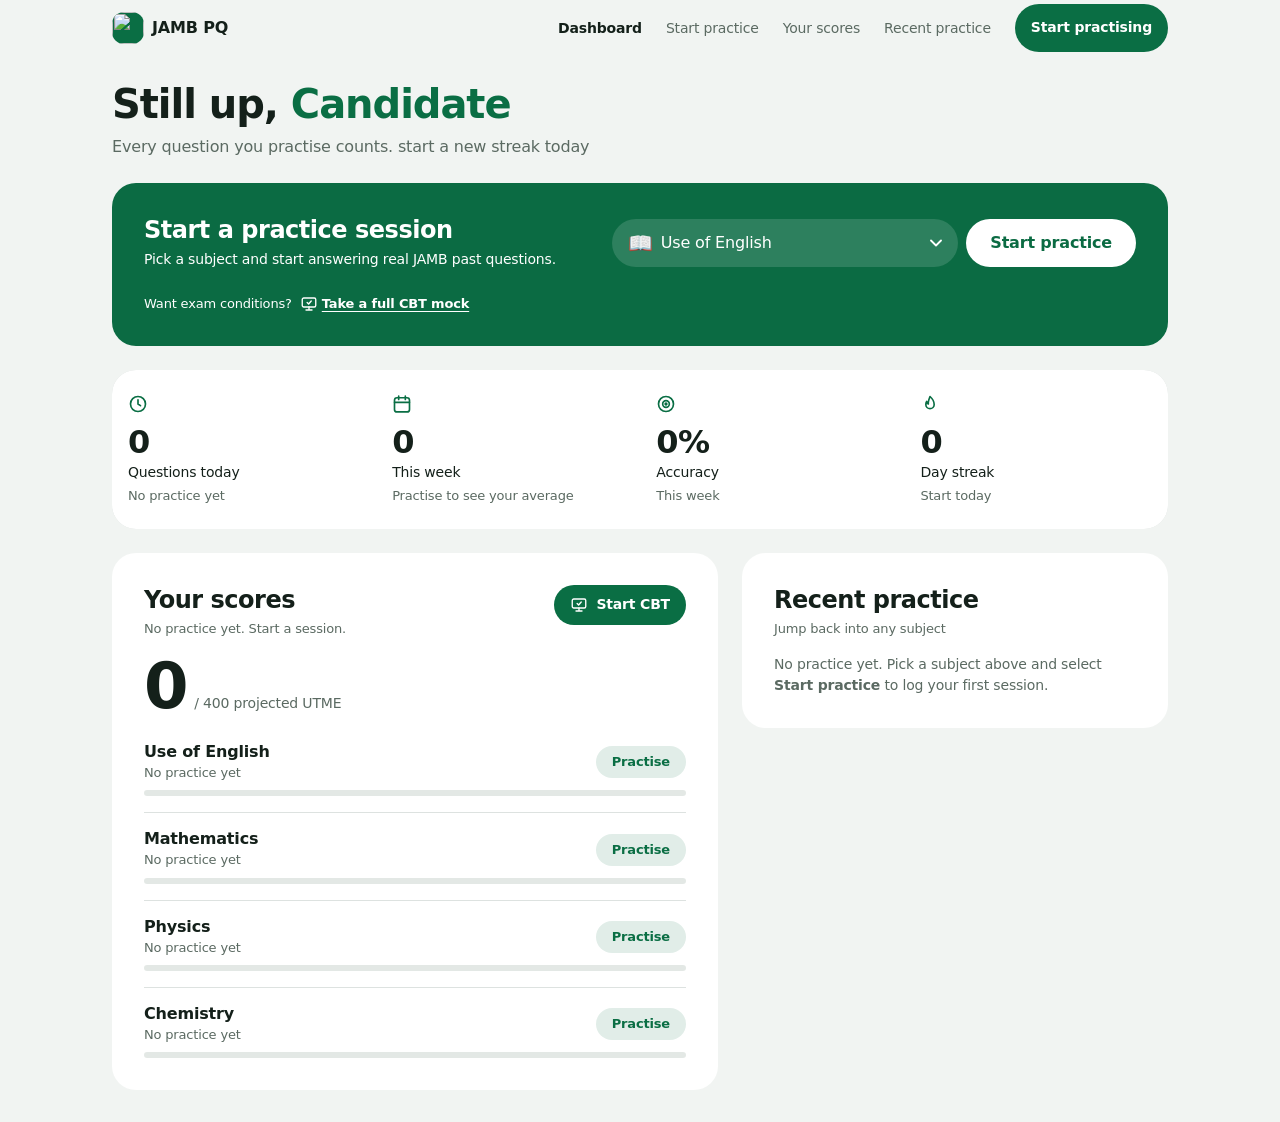
==== commit 769e997a: "new look" ====
--- a/dashboard/index.html
+++ b/dashboard/index.html
@@ -4,8 +4,8 @@
 <meta charset="utf-8">
 <meta name="viewport" content="width=device-width, initial-scale=1, viewport-fit=cover">
 <meta name="color-scheme" content="light dark">
-<meta name="theme-color" content="#f2f2f7" media="(prefers-color-scheme: light)">
-<meta name="theme-color" content="#000000" media="(prefers-color-scheme: dark)">
+<meta name="theme-color" content="#f1f4f2" media="(prefers-color-scheme: light)">
+<meta name="theme-color" content="#08110c" media="(prefers-color-scheme: dark)">
 <meta name="format-detection" content="telephone=no">
 <meta name="mobile-web-app-capable" content="yes">
 <meta name="apple-mobile-web-app-capable" content="yes">
@@ -20,72 +20,86 @@
 <script>document.documentElement.classList.add('js');</script>
 
 <style>
-/* ===== Tokens (system-style: grouped surfaces, hairlines, one tint) ===== */
+/* =====================================================================
+   FOUNDATIONS: tokens, type scale, grid
+   Base unit 8px (4px half-step). 12-column grid. Breakpoints 600/768/1024/1280.
+   ===================================================================== */
 :root {
-  --bg: #f2f2f7;
+  /* Colour: neutrals carry a hint of the brand green; semantic colours are separate */
+  --bg: #f1f4f2;
   --surface: #ffffff;
-  --label: #1c1c1e;
-  --label-2: #6c6c70;
-  --sep: rgba(60, 60, 67, .16);
-  --fill: rgba(120, 120, 128, .16);
-  --tint: #0b7a4b;
-  --tint-soft: rgba(11, 122, 75, .12);
-  --btn: #0b7a4b;
-  --btn-hover: #09663e;
-  --on-btn: #ffffff;
+  --label: #14201a;
+  --label-2: #5b6a62;
+  --sep: rgba(20, 50, 35, .14);
+  --fill: rgba(60, 90, 72, .14);
+  --primary: #0a6e44;
+  --primary-hover: #085a38;
+  --primary-soft: rgba(10, 110, 68, .12);
+  --on-primary: #ffffff;
   --hero-bg: #0b6b43;
-  --ok: #248a3d;
+  --ok: #1e7a34;
+  --warn: #9a5b00;
   --bad: #d70015;
   --bar-bg: color-mix(in srgb, var(--bg) 78%, transparent);
 
+  /* Type scale: display / heading / body / caption */
   --font: -apple-system, BlinkMacSystemFont, "SF Pro Text", "SF Pro Display", system-ui, "Segoe UI", Roboto, Helvetica, Arial, sans-serif;
-  --fs-title: clamp(1.9rem, 1.5rem + 2vw, 2.6rem);
-  --fs-body: 1.0625rem;
-  --fs-sub: .9375rem;
-  --fs-foot: .8125rem;
-  --fs-cap: .75rem;
-
-  --s1: .25rem; --s2: .5rem; --s3: .75rem; --s4: 1rem; --s5: 1.5rem; --s6: 2rem;
-  --gutter: max(1rem, env(safe-area-inset-left, 0px));
-  --container: 980px;
-  --bar-h: 3.25rem;
-  --tab-h: 3.1rem;
-  --tap: 2.75rem;
-  --r-card: 1.25rem;
+  --fs-display: clamp(2rem, 1.5rem + 2vw, 2.5rem);
+  --fs-heading: 1.5rem;
+  --fs-body: 1rem;
+  --fs-small: .875rem;
+  --fs-caption: .8125rem;
+  --lh-body: 1.5;
+
+  /* Spacing (multiples of 8) */
+  --s1: .25rem; --s2: .5rem; --s3: 1rem; --s4: 1.5rem; --s5: 2rem; --s6: 3rem;
+
+  /* Grid: 12 columns; margins and gutters are multiples of 8 */
+  --margin: 1rem;
+  --gutter: 1rem;
+  --container: 1040px;
+
+  --bar-h: 3.5rem;
+  --tab-h: 3.5rem;
+  --tap: 3rem;
+  --r-card: 1.5rem;
+  --r-icon: .75rem;
   --r-pill: 999px;
   --ease: .2s ease;
 }
 @media (prefers-color-scheme: dark) {
   :root {
-    --bg: #000000;
-    --surface: #1c1c1e;
-    --label: #ffffff;
-    --label-2: #98989f;
-    --sep: rgba(84, 84, 88, .55);
-    --fill: rgba(120, 120, 128, .36);
-    --tint: #30d158;
-    --tint-soft: rgba(48, 209, 88, .16);
-    --btn: #158a4e;
-    --btn-hover: #1a9c59;
+    --bg: #08110c;
+    --surface: #121f18;
+    --label: #f2f7f4;
+    --label-2: #9db0a5;
+    --sep: rgba(120, 160, 135, .24);
+    --fill: rgba(120, 150, 130, .3);
+    --primary: #30d158;
+    --primary-hover: #0e6f40;
+    --primary-soft: rgba(48, 209, 88, .16);
     --hero-bg: #14573a;
     --ok: #30d158;
+    --warn: #ffd60a;
     --bad: #ff453a;
   }
 }
-
-/* ===== Base ===== */
+@media (min-width: 600px)  { :root { --margin: 1.5rem; --gutter: 1.5rem; } }
+@media (min-width: 1024px) { :root { --margin: 2rem; } }
+
+/* Base */
 *, *::before, *::after { box-sizing: border-box; }
 * { margin: 0; }
 html {
   scroll-behavior: smooth;
   -webkit-text-size-adjust: 100%;
   text-size-adjust: 100%;
-  scroll-padding-top: calc(var(--bar-h) + env(safe-area-inset-top, 0px) + var(--s4));
+  scroll-padding-top: calc(var(--bar-h) + env(safe-area-inset-top, 0px) + var(--s3));
 }
 body {
   font-family: var(--font);
   font-size: var(--fs-body);
-  line-height: 1.47;
+  line-height: var(--lh-body);
   letter-spacing: -.011em;
   background: var(--bg);
   color: var(--label);
@@ -98,13 +112,80 @@
 ul { list-style: none; padding: 0; }
 p { text-wrap: pretty; }
 h1, h2 { text-wrap: balance; }
-:focus-visible { outline: 3px solid color-mix(in srgb, var(--tint) 55%, transparent); outline-offset: 2px; }
-.wrap { width: 100%; max-width: var(--container); margin-inline: auto; padding-inline: var(--gutter); }
+:focus-visible { outline: 3px solid var(--primary); outline-offset: 2px; }
+.hero-cta :focus-visible { outline-color: #fff; }
+
+.wrap {
+  width: 100%; max-width: var(--container); margin-inline: auto;
+  padding-inline: max(var(--margin), env(safe-area-inset-left, 0px)) max(var(--margin), env(safe-area-inset-right, 0px));
+}
+/* 12-column grid: every block spans all columns on phones, then splits */
+.row { display: grid; grid-template-columns: repeat(12, minmax(0, 1fr)); column-gap: var(--gutter); row-gap: var(--s4); }
+.row > *, .grid { grid-column: 1 / -1; }
+.grid { display: contents; }
 .sr-only { position: absolute; width: 1px; height: 1px; margin: -1px; padding: 0; overflow: hidden; clip: rect(0 0 0 0); white-space: nowrap; border: 0; }
-.skip-link { position: absolute; left: var(--s4); top: -4rem; z-index: 40; padding: var(--s2) var(--s4); background: var(--surface); color: var(--tint); font-weight: 600; border-radius: var(--r-pill); }
+.skip-link { position: absolute; left: var(--s3); top: -4rem; z-index: 40; padding: var(--s2) var(--s3); background: var(--surface); color: var(--primary); font-weight: 600; border-radius: var(--r-pill); }
 .skip-link:focus { top: var(--s2); }
 
-/* ===== Navigation bar (translucent, hairline appears on scroll) ===== */
+/* =====================================================================
+   COMPONENTS: button, tinted button, card, list row, progress, stat, dialog
+   ===================================================================== */
+.btn {
+  display: inline-flex; align-items: center; justify-content: center;
+  gap: var(--s2);
+  min-height: var(--tap); padding: var(--s2) var(--s4);
+  background: var(--primary); color: var(--on-primary);
+  font: 600 var(--fs-body)/1.25 var(--font); letter-spacing: inherit; text-align: center; text-decoration: none;
+  border: 0; border-radius: var(--r-pill); cursor: pointer;
+  transition: background var(--ease), transform var(--ease), opacity var(--ease);
+}
+.btn:active { transform: scale(.97); opacity: .85; }
+.btn-sm { min-height: 2.5rem; padding: var(--s2) var(--s3); font-size: var(--fs-small); }
+.btn.ghost { background: var(--fill); color: var(--label); }
+.btn-mini {
+  position: relative;
+  display: inline-flex; align-items: center; justify-content: center;
+  min-height: 2rem; padding: var(--s1) var(--s3);
+  background: var(--primary-soft); color: var(--primary);
+  font: 600 var(--fs-caption)/1.25 var(--font); letter-spacing: inherit; white-space: nowrap;
+  border: 0; border-radius: var(--r-pill); cursor: pointer;
+  transition: background var(--ease), transform var(--ease);
+}
+.btn-mini::after { content: ""; position: absolute; inset: -.5rem -.25rem; }   /* 48px touch target */
+.btn-mini:active { transform: scale(.96); }
+
+.card { padding: var(--s4); background: var(--surface); border-radius: var(--r-card); }
+.card-head { display: flex; align-items: flex-start; justify-content: space-between; gap: var(--s3); margin-bottom: var(--s3); }
+.card-head h2 { font-size: var(--fs-heading); font-weight: 700; line-height: 1.25; letter-spacing: -.02em; }
+.card-hint { margin-top: var(--s1); font-size: var(--fs-caption); color: var(--label-2); }
+
+.track { height: .375rem; background: var(--fill); border-radius: var(--r-pill); overflow: hidden; }
+.track i { display: block; height: 100%; background: var(--primary); border-radius: var(--r-pill); transition: width .6s cubic-bezier(.2, .8, .2, 1); }
+.track i.good { background: var(--ok); }
+.track i.mid  { background: var(--warn); }
+.track i.bad  { background: var(--bad); }
+
+.stat { padding: var(--s3); background: var(--surface); }
+.stat-icon { display: inline-flex; width: 1.25rem; height: 1.25rem; margin-bottom: var(--s2); color: var(--primary); }
+.stat-icon svg { width: 100%; height: 100%; fill: none; stroke: currentColor; stroke-width: 2; stroke-linecap: round; stroke-linejoin: round; }
+.stat-value { display: block; font-size: 2rem; font-weight: 700; line-height: 1.25; letter-spacing: -.02em; font-variant-numeric: tabular-nums; }
+.stat-label { display: block; font-size: var(--fs-small); font-weight: 500; }
+.stat-hint { display: block; margin-top: var(--s1); font-size: var(--fs-caption); line-height: 1.4; color: var(--label-2); }
+
+dialog {
+  width: min(20rem, calc(100% - 2rem)); padding: var(--s4) var(--s3) var(--s3);
+  background: var(--surface); color: var(--label);
+  border: 0; border-radius: var(--r-card); box-shadow: 0 24px 64px rgba(0, 0, 0, .3);
+}
+dialog::backdrop { background: rgba(0, 0, 0, .4); -webkit-backdrop-filter: blur(4px); backdrop-filter: blur(4px); }
+dialog h2 { margin-bottom: var(--s1); font-size: var(--fs-body); font-weight: 600; text-align: center; }
+dialog label { display: block; margin-bottom: var(--s3); font-size: var(--fs-caption); color: var(--label-2); text-align: center; }
+dialog input { width: 100%; min-height: var(--tap); padding: var(--s2) var(--s3); background: var(--fill); color: inherit; font: inherit; letter-spacing: inherit; border: 0; border-radius: var(--r-icon); }
+.dlg-actions { display: grid; grid-template-columns: 1fr 1fr; gap: var(--s2); margin-top: var(--s3); }
+
+/* =====================================================================
+   RECIPES: header, tab bar, greeting, hero, stats, scores, recent
+   ===================================================================== */
 header {
   position: sticky; top: 0; z-index: 20;
   padding-top: env(safe-area-inset-top, 0px);
@@ -115,187 +196,183 @@
   transition: border-color var(--ease);
 }
 header.scrolled { border-bottom-color: var(--sep); }
-nav { display: flex; align-items: center; justify-content: space-between; height: var(--bar-h); gap: var(--s4); }
-.logo { display: flex; align-items: center; gap: var(--s2); min-height: var(--tap); font-size: 1.0625rem; font-weight: 600; text-decoration: none; }
-.logo img { width: 1.75rem; height: 1.75rem; border-radius: .4rem; background: var(--tint); object-fit: cover; flex: none; }
-.nav-list { display: none; align-items: center; gap: var(--s5); }
-.nav-list a { font-size: var(--fs-foot); color: var(--label-2); text-decoration: none; transition: color var(--ease); }
-.nav-list li:last-child a { padding: .4rem .95rem; background: var(--btn); color: var(--on-btn); font-weight: 600; border-radius: var(--r-pill); }
-
-/* Tab bar (phones) */
+nav { display: flex; align-items: center; justify-content: space-between; height: var(--bar-h); gap: var(--s3); }
+.logo { display: flex; align-items: center; gap: var(--s2); min-height: var(--tap); font-weight: 600; text-decoration: none; }
+.logo img { width: 2rem; height: 2rem; border-radius: var(--r-icon); background: var(--primary); object-fit: cover; flex: none; }
+.nav-list { display: none; align-items: center; gap: var(--s4); }
+.nav-list a { font-size: var(--fs-small); color: var(--label-2); text-decoration: none; transition: color var(--ease); }
+.nav-list li:last-child a { padding: var(--s2) var(--s3); background: var(--primary); color: var(--on-primary); font-weight: 600; border-radius: var(--r-pill); }
+
 .tabbar {
   position: fixed; left: 0; right: 0; bottom: 0; z-index: 20;
   display: flex; justify-content: space-around;
-  padding: 0 var(--gutter) env(safe-area-inset-bottom, 0px);
+  padding: 0 var(--margin) env(safe-area-inset-bottom, 0px);
   background: var(--bar-bg);
   -webkit-backdrop-filter: saturate(180%) blur(20px);
   backdrop-filter: saturate(180%) blur(20px);
   border-top: .5px solid var(--sep);
 }
-.tabbar a {
-  flex: 1; display: flex; flex-direction: column; align-items: center; justify-content: center; gap: 2px;
-  min-height: var(--tab-h);
-  color: var(--label-2); font-size: .625rem; font-weight: 500; text-decoration: none;
-}
+.tabbar a { flex: 1; display: flex; flex-direction: column; align-items: center; justify-content: center; gap: 2px; min-height: var(--tab-h); color: var(--label-2); font-size: .6875rem; font-weight: 500; text-decoration: none; }
 .tabbar svg { width: 1.5rem; height: 1.5rem; fill: none; stroke: currentColor; stroke-width: 1.8; stroke-linecap: round; stroke-linejoin: round; }
-.tabbar a:active { color: var(--tint); }
-
-/* ===== Buttons ===== */
-.btn {
-  display: inline-flex; align-items: center; justify-content: center;
-  min-height: var(--tap); padding: .6rem 1.5rem;
-  background: var(--btn); color: var(--on-btn);
-  font: 600 var(--fs-body)/1.2 var(--font); letter-spacing: inherit; text-align: center; text-decoration: none;
-  border: 0; border-radius: var(--r-pill); cursor: pointer;
-  transition: background var(--ease), transform var(--ease), opacity var(--ease);
-}
-.btn:active { transform: scale(.97); opacity: .85; }
-.btn-sm { min-height: 2.25rem; padding: .4rem 1rem; font-size: var(--fs-sub); }
-.btn.ghost { background: var(--fill); color: var(--label); }
-.btn-mini {
-  display: inline-flex; align-items: center; justify-content: center;
-  min-height: 1.875rem; padding: .25rem .85rem;
-  background: var(--tint-soft); color: var(--tint);
-  font: 600 var(--fs-foot)/1.2 var(--font); letter-spacing: inherit; white-space: nowrap;
-  border: 0; border-radius: var(--r-pill); cursor: pointer;
-  transition: background var(--ease), transform var(--ease);
-}
-.btn-mini:active { transform: scale(.96); }
-
-/* ===== Layout ===== */
-main { padding-block: var(--s3) var(--s6); }
-section { margin-bottom: var(--s4); }
-
-/* Large title */
-.hello { padding-block: var(--s3) var(--s2); }
-.hello h1 { font-size: var(--fs-title); font-weight: 700; line-height: 1.1; letter-spacing: -.026em; }
-.hello .line { margin-top: var(--s2); color: var(--label-2); font-size: var(--fs-body); max-width: 60ch; }
-.name { background: none; border: 0; padding: 0; font: inherit; letter-spacing: inherit; color: var(--tint); cursor: pointer; }
-
-/* Start practice */
+.tabbar a:active { color: var(--primary); }
+
+main { padding-block: var(--s3) var(--s5); }
+
+.hello { padding-top: var(--s2); }
+.hello h1 { font-size: var(--fs-display); font-weight: 700; line-height: 1.15; letter-spacing: -.026em; }
+.hello .line { margin-top: var(--s2); max-width: 60ch; color: var(--label-2); }
+.name { background: none; border: 0; padding: 0; font: inherit; letter-spacing: inherit; color: var(--primary); cursor: pointer; }
+
 .hero-cta {
-  display: flex; flex-direction: column; gap: var(--s4);
-  padding: clamp(1.25rem, 1rem + 2vw, 1.75rem);
-  background: var(--hero-bg); color: #fff;
-  border-radius: 1.5rem;
-}
-.hero-cta h2 { font-size: 1.375rem; font-weight: 700; line-height: 1.2; letter-spacing: -.02em; margin-bottom: var(--s1); }
-.hero-cta .intro { max-width: 46ch; font-size: var(--fs-sub); opacity: .88; }
+  display: flex; flex-direction: column; gap: var(--s3);
+  padding: var(--s4);
+  background: var(--hero-bg); color: #fff; border-radius: var(--r-card);
+}
+.hero-cta h2 { margin-bottom: var(--s1); font-size: var(--fs-heading); font-weight: 700; line-height: 1.25; letter-spacing: -.02em; }
+.hero-cta .intro { max-width: 48ch; font-size: var(--fs-small); }
 .hero-cta .act { display: flex; flex-direction: column; gap: var(--s2); }
-.hero-cta select {
-  -webkit-appearance: none; appearance: none;
-  min-height: var(--tap); padding: .6rem 2.5rem .6rem 1.1rem;
-  background: rgba(255, 255, 255, .18) url("data:image/svg+xml,%3Csvg xmlns='http://www.w3.org/2000/svg' width='12' height='8' viewBox='0 0 12 8' fill='none' stroke='white' stroke-width='1.8' stroke-linecap='round' stroke-linejoin='round'%3E%3Cpath d='M1 1.5l5 5 5-5'/%3E%3C/svg%3E") no-repeat right 1rem center;
-  color: #fff; font: 500 var(--fs-body)/1.2 var(--font); letter-spacing: inherit;
-  border: 0; border-radius: var(--r-pill); cursor: pointer;
-}
-.hero-cta select option { color: var(--label); background: var(--surface); }
 .btn-cta { background: #fff; color: var(--hero-bg); }
-.hero-cta .hint { font-size: var(--fs-foot); opacity: .88; }
+.hero-cta .hint { font-size: var(--fs-caption); }
 .hero-cta .hint a { font-weight: 600; text-underline-offset: 3px; }
 
-/* Stats: one grouped surface, hairline dividers */
-.stats {
-  display: grid; grid-template-columns: repeat(2, minmax(0, 1fr)); gap: .5px;
-  background: var(--sep); border-radius: var(--r-card); overflow: hidden;
-}
-.stat { padding: var(--s4); background: var(--surface); }
-.stat-icon { display: inline-flex; width: 1.15rem; height: 1.15rem; margin-bottom: var(--s2); color: var(--tint); }
-.stat-icon svg { width: 100%; height: 100%; fill: none; stroke: currentColor; stroke-width: 2; stroke-linecap: round; stroke-linejoin: round; }
-.stat-value { display: block; font-size: 1.75rem; font-weight: 700; line-height: 1.1; letter-spacing: -.02em; font-variant-numeric: tabular-nums; }
-.stat-label { display: block; margin-top: 2px; font-size: var(--fs-sub); font-weight: 500; }
-.stat-hint { display: block; margin-top: 2px; font-size: var(--fs-foot); color: var(--label-2); }
-
-/* Cards */
-.grid { display: grid; gap: var(--s4); grid-template-columns: minmax(0, 1fr); }
-.grid > section { margin-bottom: 0; }
-.card { padding: var(--s4) var(--s4) var(--s5); background: var(--surface); border-radius: var(--r-card); }
-.card-head { display: flex; align-items: flex-start; justify-content: space-between; gap: var(--s3); margin-bottom: var(--s4); }
-.card-head h2 { font-size: 1.375rem; font-weight: 700; line-height: 1.2; letter-spacing: -.02em; }
-.card-hint { margin-top: 2px; font-size: var(--fs-foot); color: var(--label-2); }
-
-/* Projected score */
-.big { display: flex; align-items: baseline; flex-wrap: wrap; gap: var(--s2); margin-bottom: var(--s5); }
-.big b { font-size: clamp(2.75rem, 2.2rem + 2.4vw, 3.75rem); font-weight: 700; line-height: 1; letter-spacing: -.035em; font-variant-numeric: tabular-nums; }
-.big span { font-size: var(--fs-sub); font-weight: 500; color: var(--label-2); }
-
-/* Subject rows */
+.stats { display: grid; grid-template-columns: repeat(2, minmax(0, 1fr)); gap: .5px; background: var(--sep); border-radius: var(--r-card); overflow: hidden; }
+
+.big { display: flex; align-items: baseline; flex-wrap: wrap; gap: var(--s2); margin-bottom: var(--s4); }
+.big b { font-size: clamp(3rem, 2.4rem + 2.4vw, 4rem); font-weight: 700; line-height: 1; letter-spacing: -.035em; font-variant-numeric: tabular-nums; }
+.big span { font-size: var(--fs-small); font-weight: 500; color: var(--label-2); }
+
 .sub { padding-block: var(--s3); border-top: .5px solid var(--sep); }
 .sub:first-child { padding-top: 0; border-top: 0; }
 .sub:last-child { padding-bottom: 0; }
 .sub-row { display: flex; align-items: center; justify-content: space-between; gap: var(--s2); margin-bottom: var(--s2); }
-.subj-name { min-width: 0; font-size: var(--fs-body); font-weight: 500; overflow: hidden; text-overflow: ellipsis; white-space: nowrap; }
+.subj-name { min-width: 0; font-weight: 500; overflow: hidden; text-overflow: ellipsis; white-space: nowrap; }
 .sub-actions { display: flex; align-items: center; gap: var(--s3); flex: none; }
-.sub-pct { min-width: 2.5ch; text-align: right; font-size: var(--fs-sub); font-weight: 600; color: var(--label-2); font-variant-numeric: tabular-nums; }
-.sub-pct.none { font-size: var(--fs-foot); font-weight: 400; }
-.track { height: 6px; background: var(--fill); border-radius: var(--r-pill); overflow: hidden; }
-.track i { display: block; height: 100%; background: var(--tint); border-radius: var(--r-pill); transition: width .6s cubic-bezier(.2, .8, .2, 1); }
-.track i.good { background: var(--ok); }
-.track i.bad { background: var(--bad); }
-
-/* Recent practice (inset list) */
+.sub-pct { min-width: 2.5ch; text-align: right; font-size: var(--fs-small); font-weight: 600; color: var(--label-2); font-variant-numeric: tabular-nums; }
+.sub-pct.none { font-size: var(--fs-caption); font-weight: 400; }
+
 .res { display: flex; align-items: center; gap: var(--s3); padding-block: var(--s3); }
 .res + .res { border-top: .5px solid var(--sep); }
 .res:first-child { padding-top: 0; }
 .res:last-child { padding-bottom: 0; }
-.subj-icon { display: grid; place-items: center; flex: none; width: 2.5rem; height: 2.5rem; font-size: 1.2rem; line-height: 1; background: var(--tint-soft); border-radius: .65rem; }
+.subj-icon { display: grid; place-items: center; flex: none; width: 2.5rem; height: 2.5rem; font-size: 1.25rem; line-height: 1; background: var(--primary-soft); border-radius: var(--r-icon); }
 .res-info { flex: 1; min-width: 0; }
 .res-head { display: flex; align-items: baseline; justify-content: space-between; gap: var(--s2); }
-.res-head b { min-width: 0; font-size: var(--fs-body); font-weight: 600; overflow: hidden; text-overflow: ellipsis; white-space: nowrap; }
-.score { flex: none; font-size: var(--fs-body); font-weight: 600; font-variant-numeric: tabular-nums; }
+.res-head b { min-width: 0; font-weight: 600; overflow: hidden; text-overflow: ellipsis; white-space: nowrap; }
+.score { flex: none; font-weight: 600; font-variant-numeric: tabular-nums; }
 .score.good, .trend.up { color: var(--ok); }
 .score.bad, .trend.down { color: var(--bad); }
-.res small { display: block; margin-top: 1px; font-size: var(--fs-foot); color: var(--label-2); }
+.res small { display: block; margin-top: 2px; font-size: var(--fs-caption); color: var(--label-2); }
 .trend { font-weight: 600; }
-.empty { font-size: var(--fs-sub); line-height: 1.5; color: var(--label-2); }
-
-/* Dialog (alert style) */
-dialog {
-  width: min(20rem, calc(100% - 2rem)); padding: var(--s5) var(--s4) var(--s4);
+.empty { font-size: var(--fs-small); color: var(--label-2); }
+
+.notice { padding: var(--s3); background: var(--surface); border: .5px solid var(--sep); border-left: 4px solid var(--warn); border-radius: var(--r-icon); font-size: var(--fs-small); }
+.notice[hidden] { display: none; }
+.tabbar a[aria-current="true"] { color: var(--primary); }
+.nav-list a[aria-current="true"] { color: var(--label); font-weight: 600; }
+
+.ic { width: 1.125rem; height: 1.125rem; flex: none; fill: none; stroke: currentColor; stroke-width: 1.8; stroke-linecap: round; stroke-linejoin: round; }
+.hero-cta .hint { display: flex; flex-wrap: wrap; align-items: center; gap: var(--s1) var(--s2); }
+.hero-cta .hint a { display: inline-flex; align-items: center; gap: var(--s1); }
+.nav-start { display: inline-flex; }
+
+/* Custom subject picker */
+.picker { position: relative; }
+.picker-btn {
+  display: flex; align-items: center; gap: var(--s2); width: 100%;
+  min-height: var(--tap); padding: var(--s2) var(--s3);
+  background: rgba(255, 255, 255, .14); color: #fff;
+  font: 500 var(--fs-body)/1.25 var(--font); letter-spacing: inherit; text-align: left;
+  border: 0; border-radius: var(--r-pill); cursor: pointer;
+  transition: background var(--ease);
+}
+.picker-icon { flex: none; font-size: 1.25rem; line-height: 1; }
+.picker-text { flex: 1; min-width: 0; overflow: hidden; text-overflow: ellipsis; white-space: nowrap; }
+.picker-btn svg { width: .75rem; height: .5rem; flex: none; fill: none; stroke: currentColor; stroke-width: 1.8; stroke-linecap: round; stroke-linejoin: round; transition: transform var(--ease); }
+.picker-btn[aria-expanded="true"] svg { transform: rotate(180deg); }
+.picker-menu {
+  position: absolute; left: 0; right: 0; top: calc(100% + var(--s2)); z-index: 30;
+  max-height: 18rem; overflow-y: auto; padding: var(--s1);
   background: var(--surface); color: var(--label);
-  border: 0; border-radius: 1.1rem; box-shadow: 0 20px 60px rgba(0, 0, 0, .3);
-}
-dialog::backdrop { background: rgba(0, 0, 0, .4); -webkit-backdrop-filter: blur(4px); backdrop-filter: blur(4px); }
-dialog h2 { font-size: var(--fs-body); font-weight: 600; text-align: center; margin-bottom: var(--s1); }
-dialog label { display: block; margin-bottom: var(--s3); font-size: var(--fs-foot); color: var(--label-2); text-align: center; }
-dialog input { width: 100%; min-height: var(--tap); padding: .5rem .85rem; background: var(--fill); color: inherit; font: inherit; letter-spacing: inherit; border: 0; border-radius: .7rem; }
-.dlg-actions { display: grid; grid-template-columns: 1fr 1fr; gap: var(--s2); margin-top: var(--s4); }
+  border: .5px solid var(--sep); border-radius: 1rem;
+  box-shadow: 0 16px 40px rgba(0, 0, 0, .25);
+}
+.picker-menu[hidden] { display: none; }
+.picker.up .picker-menu { top: auto; bottom: calc(100% + var(--s2)); }
+.picker-opt { display: flex; align-items: center; gap: var(--s3); min-height: var(--tap); padding: var(--s1) var(--s3) var(--s1) var(--s2); border-radius: .75rem; cursor: pointer; }
+.picker-opt.active { background: var(--fill); }
+.picker-opt[aria-selected="true"] { background: var(--primary-soft); }
+.opt-icon { display: grid; place-items: center; flex: none; width: 2rem; height: 2rem; font-size: 1.1rem; line-height: 1; background: var(--primary-soft); border-radius: .5rem; }
+.opt-name { flex: 1; min-width: 0; font-weight: 500; overflow: hidden; text-overflow: ellipsis; white-space: nowrap; }
+.picker-opt[aria-selected="true"] .opt-name { font-weight: 600; }
+.opt-meta { flex: none; font-size: var(--fs-caption); color: var(--label-2); font-variant-numeric: tabular-nums; }
+
+/* Subject rows: name and accuracy on the left, action on the right, bar beneath */
+.sub { display: grid; grid-template-columns: minmax(0, 1fr) auto; column-gap: var(--s3); align-items: center; }
+.sub-row, .sub-actions { display: contents; }
+.subj-name { grid-column: 1; grid-row: 1; white-space: normal; overflow: visible; font-weight: 600; line-height: 1.3; }
+.sub-pct { grid-column: 1; grid-row: 2; min-width: 0; text-align: left; font-size: var(--fs-caption); font-weight: 500; }
+.sub-pct.none { font-weight: 400; }
+.sub .btn-mini { grid-column: 2; grid-row: 1 / span 2; }
+.sub .track { grid-column: 1 / -1; grid-row: 3; margin-top: var(--s2); }
+
+/* Recent rows: text button on wider screens, round icon button on phones */
+.go-ic { display: none; }
+.res small { line-height: 1.4; }
+@media (max-width: 479px) {
+  .btn-go { width: 2rem; padding: 0; }
+  .btn-go::after { inset: -.5rem; }
+  .btn-go .go-text { display: none; }
+  .btn-go .go-ic { display: block; }
+  .res { gap: var(--s2); }
+}
+@media (max-width: 599px) {
+  .card { padding: var(--s3); }
+  .card-head h2 { font-size: 1.25rem; }
+  .big { margin-bottom: var(--s3); }
+}
 
 /* ===== Hover (pointer devices only) ===== */
 @media (hover: hover) {
-  .btn:hover { background: var(--btn-hover); }
+  .btn:hover { background: var(--primary-hover); }
   .btn.ghost:hover { background: var(--sep); }
   .btn-cta:hover { background: rgba(255, 255, 255, .9); }
-  .btn-mini:hover { background: color-mix(in srgb, var(--tint) 22%, transparent); }
+  .btn-mini:hover { background: color-mix(in srgb, var(--primary) 22%, transparent); }
   .nav-list a:hover { color: var(--label); }
-  .nav-list li:last-child a:hover { color: var(--on-btn); background: var(--btn-hover); }
+  .nav-list li:last-child a:hover { color: var(--on-primary); background: var(--primary-hover); }
   .name:hover { opacity: .7; }
-  .hero-cta select:hover { background-color: rgba(255, 255, 255, .26); }
-}
-
-/* ===== Responsive ===== */
+  .picker-btn:hover { background: rgba(255, 255, 255, .2); }
+  .picker-opt:hover { background: var(--fill); }
+}
+
+/* ===== Breakpoints: small 600, medium 768, large 1024, extra-large 1280 ===== */
 @media (min-width: 600px) {
-  :root { --gutter: max(1.5rem, env(safe-area-inset-left, 0px)); }
+  .hero-cta { padding: var(--s5); }
   .hero-cta .act { flex-direction: row; align-items: center; }
-  .hero-cta select { flex: 1; min-width: 0; }
+  .picker { flex: 1; min-width: 0; }
   .stats { grid-template-columns: repeat(4, minmax(0, 1fr)); }
+  .stat { padding: var(--s4) var(--s3); }
   .card { padding: var(--s5); }
 }
-@media (min-width: 860px) {
-  :root { --bar-h: 3.5rem; }
+@media (min-width: 768px) {
   body { padding-bottom: env(safe-area-inset-bottom, 0px); }
   .tabbar { display: none; }
   .nav-list { display: flex; }
-  .hero-cta { flex-direction: row; flex-wrap: wrap; align-items: center; justify-content: space-between; gap: var(--s5); }
-  .hero-cta .intro-wrap { flex: 1 1 300px; min-width: 0; }
-  .hero-cta .act { flex: 1 1 380px; justify-content: flex-end; }
-  .hero-cta select { min-width: 14rem; }
+  .hero-cta { flex-direction: row; flex-wrap: wrap; align-items: center; justify-content: space-between; gap: var(--s4); }
+  .hero-cta .intro-wrap { flex: 1 1 304px; min-width: 0; }
+  .hero-cta .act { flex: 1 1 384px; justify-content: flex-end; }
+  .picker { min-width: 14rem; }
+  .nav-start { display: none; }
   .hero-cta .hint { flex-basis: 100%; }
-  .grid { grid-template-columns: 1fr 1fr; align-items: start; }
-}
-@media (max-height: 480px) and (orientation: landscape) { :root { --bar-h: 2.75rem; } }
-
-/* ===== Motion (one quiet fade on load; respects reduced motion) ===== */
+  #scores, #recent { grid-column: span 6; align-self: start; }
+}
+@media (min-width: 1024px) {
+  #scores { grid-column: span 7; }
+  #recent { grid-column: span 5; }
+}
+@media (min-width: 1280px) { :root { --container: 1120px; } }
+@media (max-height: 480px) and (orientation: landscape) { :root { --bar-h: 3rem; } }
+
+/* ===== Motion ===== */
 .js .fade-in { opacity: 0; transform: translateY(8px); transition: opacity .6s ease, transform .6s cubic-bezier(.2, .8, .2, 1); }
 .js .fade-in.in { opacity: 1; transform: none; }
 @media (prefers-reduced-motion: reduce) {
@@ -307,6 +384,7 @@
 </head>
 
 <body>
+<svg width="0" height="0" style="position:absolute" aria-hidden="true" focusable="false"><symbol id="i-cbt" viewBox="0 0 24 24"><rect x="3" y="4" width="18" height="12" rx="2"/><path d="M8 20h8M12 16v4M9.5 10l2 2 3.5-4"/></symbol></svg>
 <a class="skip-link" href="#main">Skip to content</a>
 
 <header id="mainHeader">
@@ -323,12 +401,14 @@
         <li><a href="#recent">Recent practice</a></li>
         <li><a class="btn" href="#start">Start practising</a></li>
       </ul>
+      <button class="btn btn-sm nav-start" id="navStart" type="button">Start practice</button>
     </nav>
   </div>
 </header>
 
 <main id="main">
-  <div class="wrap">
+  <div class="wrap row">
+    <p class="notice" id="storageNote" role="status" hidden>Your progress can't be saved in this browser. Turn off private browsing or allow site data, then reload to keep your scores.</p>
 
     <section class="hello fade-in" aria-labelledby="hi">
       <h1 id="hi">
@@ -344,11 +424,18 @@
         <p class="intro" id="goHint">Pick a subject and start answering real JAMB past questions.</p>
       </div>
       <div class="act">
-        <label class="sr-only" for="pSub">Choose a subject</label>
-        <select id="pSub"></select>
+        <div class="picker" id="picker">
+          <span class="sr-only" id="pLabel">Subject</span>
+          <button class="picker-btn" id="pBtn" type="button" role="combobox" aria-haspopup="listbox" aria-expanded="false" aria-controls="pMenu" aria-labelledby="pLabel pText">
+            <span class="picker-icon" id="pIcon" aria-hidden="true"></span>
+            <span class="picker-text" id="pText"></span>
+            <svg viewBox="0 0 12 8" aria-hidden="true"><path d="M1 1.5l5 5 5-5"/></svg>
+          </button>
+          <ul class="picker-menu" id="pMenu" role="listbox" aria-labelledby="pLabel" hidden></ul>
+        </div>
         <button class="btn btn-cta" id="pGo" type="button">Start practice</button>
       </div>
-      <p class="hint">Want exam conditions? <a href="practice.html?mode=cbt">Take a full CBT mock</a></p>
+      <p class="hint">Want exam conditions? <a href="practice.html?mode=cbt"><svg class="ic" aria-hidden="true"><use href="#i-cbt"/></svg>Take a full CBT mock</a></p>
     </section>
 
     <section class="stats fade-in" aria-label="Recent activity">
@@ -385,7 +472,7 @@
             <h2 id="scoresTitle">Your scores</h2>
             <p class="card-hint" id="scoresHint">Average across practised subjects</p>
           </div>
-          <button class="btn btn-sm" id="startCbt" type="button">Start CBT</button>
+          <button class="btn btn-sm" id="startCbt" type="button"><svg class="ic" aria-hidden="true"><use href="#i-cbt"/></svg>Start CBT</button>
         </div>
         <div class="big" title="Average across your practised subjects, scaled to 400 points">
           <b id="proj">0</b>
@@ -496,7 +583,14 @@
   }
 }
 const state = loadState();
-const saveState = () => { if (DEMO) return; try { localStorage.setItem(STORE_KEY, JSON.stringify(state)); } catch (e) { /* storage unavailable */ } };
+const showStorageNote = () => { $('storageNote').hidden = false; };
+const saveState = () => {
+  if (DEMO) return;
+  try { localStorage.setItem(STORE_KEY, JSON.stringify(state)); } catch (e) { showStorageNote(); }
+};
+if (!DEMO) {
+  try { localStorage.setItem('jambpq-probe', '1'); localStorage.removeItem('jambpq-probe'); } catch (e) { showStorageNote(); }
+}
 const subjects = () => ['Use of English', ...state.combo];
 
 /* ---------- Streaks and daily counts ---------- */
@@ -611,17 +705,17 @@
     : 'No practice yet. Start a session.';
 
   $('subs').innerHTML = rows.map(r => {
-    const tone = r.avg >= 70 ? 'good' : r.has && r.avg < 50 ? 'bad' : '';
+    const tone = !r.has ? '' : r.avg >= 70 ? 'good' : r.avg < 50 ? 'bad' : 'mid';
     return `
       <div class="sub">
         <div class="sub-row">
           <span class="subj-name" title="${esc(r.name)}">${esc(r.name)}</span>
           <span class="sub-actions">
-            <span class="sub-pct${r.has ? '' : ' none'}">${r.has ? r.avg + '%' : 'No practice'}</span>
+            <span class="sub-pct${r.has ? '' : ' none'}">${r.has ? r.avg + '% accuracy' : 'No practice yet'}</span>
             <button class="btn-mini" type="button" data-subject="${esc(r.name)}" aria-label="Practise ${esc(r.name)}">Practise</button>
           </span>
         </div>
-        <div class="track" aria-hidden="true"><i class="${tone}" style="width:${r.avg}%"></i></div>
+        <div class="track"${r.has ? ` role="progressbar" aria-label="${esc(r.name)} accuracy" aria-valuemin="0" aria-valuemax="100" aria-valuenow="${r.avg}"` : ' aria-hidden="true"'}><i class="${tone}" style="width:${r.avg}%"></i></div>
       </div>`;
   }).join('');
 }
@@ -671,25 +765,96 @@
           </div>
           <small>${when(r.t)} · ${r.c}/${r.n}${r.y ? ' · ' + esc(r.y) : ''}${trendHtml}</small>
         </div>
-        <button class="btn-mini" type="button" data-subject="${esc(r.s)}" aria-label="Continue practice in ${esc(r.s)}">Continue</button>
+        <button class="btn-mini btn-go" type="button" data-subject="${esc(r.s)}" aria-label="Continue practice in ${esc(r.s)}"><span class="go-text">Continue</span><svg class="ic go-ic" viewBox="0 0 24 24" aria-hidden="true"><path d="M9 6l6 6-6 6"/></svg></button>
       </li>`;
   }).join('');
 }
 
-/* ---------- Start practice ---------- */
+/* ---------- Start practice: custom subject picker ---------- */
+const picker = $('picker');
+const pBtn = $('pBtn');
+const pMenu = $('pMenu');
+let pickerValue = '';
+let activeIndex = -1;
+const iconFor = name => SUBJECT_ICONS[name] || '📝';
+const isOpen = () => !pMenu.hidden;
+
 function renderPicker() {
-  const select = $('pSub');
-  const previous = select.value;
-  select.innerHTML = subjects().map(n => `<option>${esc(n)}</option>`).join('');
-  if (subjects().includes(previous)) select.value = previous;
-  if (previous) return;
-
-  const weakest = subjectAverages().filter(r => r.has).sort((a, b) => a.avg - b.avg)[0];
-  if (weakest) {
-    select.value = weakest.name;
-    $('goHint').textContent = `${weakest.name} is your lowest score right now. A session there will lift your total fastest.`;
+  const list = subjects();
+  const stats = new Map(subjectAverages().map(r => [r.name, r]));
+
+  if (!list.includes(pickerValue)) {
+    const weakest = [...stats.values()].filter(r => r.has).sort((a, b) => a.avg - b.avg)[0];
+    pickerValue = weakest ? weakest.name : list[0];
+    if (weakest) $('goHint').textContent = `${weakest.name} is your lowest score right now. A session there will lift your total fastest.`;
   }
-}
+
+  pMenu.innerHTML = list.map((name, i) => {
+    const r = stats.get(name);
+    return `<li class="picker-opt" role="option" id="opt-${i}" aria-selected="${name === pickerValue}">
+      <span class="opt-icon" aria-hidden="true">${iconFor(name)}</span>
+      <span class="opt-name">${esc(name)}</span>
+      <span class="opt-meta">${r && r.has ? r.avg + '%' : 'New'}</span>
+    </li>`;
+  }).join('');
+  updatePickerButton();
+}
+
+function updatePickerButton() {
+  $('pIcon').textContent = iconFor(pickerValue);
+  $('pText').textContent = pickerValue;
+}
+
+function setActive(i) {
+  const opts = [...pMenu.children];
+  activeIndex = (i + opts.length) % opts.length;
+  opts.forEach((o, k) => o.classList.toggle('active', k === activeIndex));
+  pBtn.setAttribute('aria-activedescendant', opts[activeIndex].id);
+  opts[activeIndex].scrollIntoView({ block: 'nearest' });
+}
+
+function openPicker() {
+  pMenu.hidden = false;
+  pBtn.setAttribute('aria-expanded', 'true');
+  const rect = pBtn.getBoundingClientRect();
+  const below = window.innerHeight - rect.bottom - 80;   // leave room for the tab bar
+  picker.classList.toggle('up', below < Math.min(pMenu.scrollHeight, 288) && rect.top > below);
+  setActive(subjects().indexOf(pickerValue));
+}
+
+function closePicker() {
+  pMenu.hidden = true;
+  pBtn.setAttribute('aria-expanded', 'false');
+  pBtn.removeAttribute('aria-activedescendant');
+}
+
+function choose(i) {
+  pickerValue = subjects()[i];
+  [...pMenu.children].forEach((o, k) => o.setAttribute('aria-selected', String(k === i)));
+  updatePickerButton();
+  closePicker();
+}
+
+pBtn.addEventListener('click', () => (isOpen() ? closePicker() : openPicker()));
+pBtn.addEventListener('keydown', e => {
+  const open = isOpen();
+  switch (e.key) {
+    case 'ArrowDown': e.preventDefault(); open ? setActive(activeIndex + 1) : openPicker(); break;
+    case 'ArrowUp':   e.preventDefault(); open ? setActive(activeIndex - 1) : openPicker(); break;
+    case 'Home':      if (open) { e.preventDefault(); setActive(0); } break;
+    case 'End':       if (open) { e.preventDefault(); setActive(subjects().length - 1); } break;
+    case 'Enter':
+    case ' ':         e.preventDefault(); open ? choose(activeIndex) : openPicker(); break;
+    case 'Escape':    if (open) { e.preventDefault(); closePicker(); } break;
+    case 'Tab':       if (open) closePicker(); break;
+  }
+});
+pMenu.addEventListener('mousedown', e => e.preventDefault());   // keep focus on the button
+pMenu.addEventListener('click', e => {
+  const opt = e.target.closest('.picker-opt');
+  if (opt) choose([...pMenu.children].indexOf(opt));
+});
+document.addEventListener('click', e => { if (isOpen() && !picker.contains(e.target)) closePicker(); });
 
 /* ---------- Navigation actions (event delegation) ---------- */
 function goToSubject(e) {
@@ -698,12 +863,34 @@
 }
 $('subs').addEventListener('click', goToSubject);
 $('rList').addEventListener('click', goToSubject);
-$('pGo').addEventListener('click', () => { location.href = practiceUrl($('pSub').value); });
+const startSelected = () => { location.href = practiceUrl(pickerValue); };
+$('pGo').addEventListener('click', startSelected);
+$('navStart').addEventListener('click', startSelected);
 $('startCbt').addEventListener('click', () => { location.href = `${PRACTICE_URL}?mode=cbt`; });
 
 /* ---------- Header: hairline on scroll ---------- */
 const header = $('mainHeader');
-window.addEventListener('scroll', () => header.classList.toggle('scrolled', window.scrollY > 50), { passive: true });
+const navLinks = document.querySelectorAll('.tabbar a, .nav-list li:not(:last-child) a');
+const sectionIds = ['start', 'scores', 'recent'];
+let ticking = false;
+
+function updateScrollState() {
+  ticking = false;
+  header.classList.toggle('scrolled', window.scrollY > 50);
+
+  const atBottom = window.innerHeight + window.scrollY >= document.documentElement.scrollHeight - 4;
+  let active = '#main';
+  sectionIds.forEach(id => { if ($(id).getBoundingClientRect().top <= 120) active = '#' + id; });
+  if (atBottom) active = '#recent';
+  navLinks.forEach(a => {
+    if (a.getAttribute('href') === active) a.setAttribute('aria-current', 'true');
+    else a.removeAttribute('aria-current');
+  });
+}
+window.addEventListener('scroll', () => {
+  if (!ticking) { ticking = true; requestAnimationFrame(updateScrollState); }
+}, { passive: true });
+updateScrollState();
 
 /* ---------- Reveal on scroll ---------- */
 const reveals = document.querySelectorAll('.fade-in');
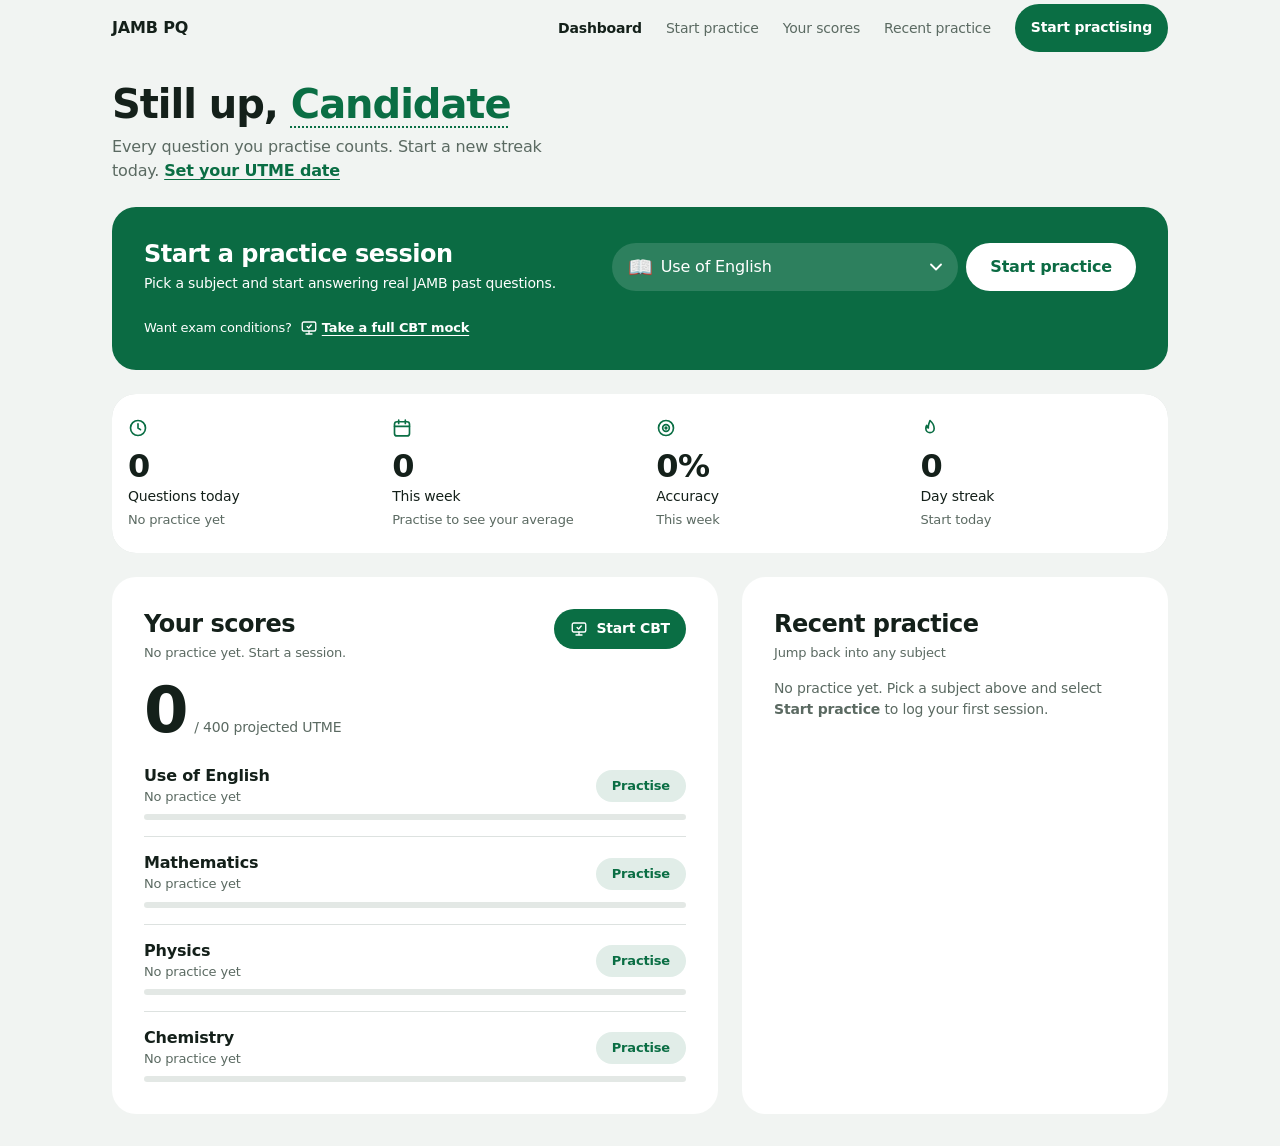
==== commit 9343a338: "new look" ====
--- a/dashboard/index.html
+++ b/dashboard/index.html
@@ -12,389 +12,223 @@
 <meta name="apple-mobile-web-app-title" content="JAMB PQ">
 <title>Dashboard · JAMB PQ</title>
 <meta name="description" content="Your JAMB PQ dashboard: recent practice, scores, quick practice and full CBT mocks in one place.">
-
 <link rel="icon" href="./img/icon.png">
 <link rel="apple-touch-icon" href="./img/icon.png">
 <link rel="manifest" href="./manifest.json">
-
 <script>document.documentElement.classList.add('js');</script>
-
 <style>
-/* =====================================================================
-   FOUNDATIONS: tokens, type scale, grid
-   Base unit 8px (4px half-step). 12-column grid. Breakpoints 600/768/1024/1280.
-   ===================================================================== */
-:root {
-  /* Colour: neutrals carry a hint of the brand green; semantic colours are separate */
-  --bg: #f1f4f2;
-  --surface: #ffffff;
-  --label: #14201a;
-  --label-2: #5b6a62;
-  --sep: rgba(20, 50, 35, .14);
-  --fill: rgba(60, 90, 72, .14);
-  --primary: #0a6e44;
-  --primary-hover: #085a38;
-  --primary-soft: rgba(10, 110, 68, .12);
-  --on-primary: #ffffff;
-  --hero-bg: #0b6b43;
-  --ok: #1e7a34;
-  --warn: #9a5b00;
-  --bad: #d70015;
-  --bar-bg: color-mix(in srgb, var(--bg) 78%, transparent);
-
-  /* Type scale: display / heading / body / caption */
-  --font: -apple-system, BlinkMacSystemFont, "SF Pro Text", "SF Pro Display", system-ui, "Segoe UI", Roboto, Helvetica, Arial, sans-serif;
-  --fs-display: clamp(2rem, 1.5rem + 2vw, 2.5rem);
-  --fs-heading: 1.5rem;
-  --fs-body: 1rem;
-  --fs-small: .875rem;
-  --fs-caption: .8125rem;
-  --lh-body: 1.5;
-
-  /* Spacing (multiples of 8) */
-  --s1: .25rem; --s2: .5rem; --s3: 1rem; --s4: 1.5rem; --s5: 2rem; --s6: 3rem;
-
-  /* Grid: 12 columns; margins and gutters are multiples of 8 */
-  --margin: 1rem;
-  --gutter: 1rem;
-  --container: 1040px;
-
-  --bar-h: 3.5rem;
-  --tab-h: 3.5rem;
-  --tap: 3rem;
-  --r-card: 1.5rem;
-  --r-icon: .75rem;
-  --r-pill: 999px;
-  --ease: .2s ease;
-}
-@media (prefers-color-scheme: dark) {
-  :root {
-    --bg: #08110c;
-    --surface: #121f18;
-    --label: #f2f7f4;
-    --label-2: #9db0a5;
-    --sep: rgba(120, 160, 135, .24);
-    --fill: rgba(120, 150, 130, .3);
-    --primary: #30d158;
-    --primary-hover: #0e6f40;
-    --primary-soft: rgba(48, 209, 88, .16);
-    --hero-bg: #14573a;
-    --ok: #30d158;
-    --warn: #ffd60a;
-    --bad: #ff453a;
-  }
-}
-@media (min-width: 600px)  { :root { --margin: 1.5rem; --gutter: 1.5rem; } }
-@media (min-width: 1024px) { :root { --margin: 2rem; } }
-
-/* Base */
-*, *::before, *::after { box-sizing: border-box; }
-* { margin: 0; }
-html {
-  scroll-behavior: smooth;
-  -webkit-text-size-adjust: 100%;
-  text-size-adjust: 100%;
-  scroll-padding-top: calc(var(--bar-h) + env(safe-area-inset-top, 0px) + var(--s3));
-}
-body {
-  font-family: var(--font);
-  font-size: var(--fs-body);
-  line-height: var(--lh-body);
-  letter-spacing: -.011em;
-  background: var(--bg);
-  color: var(--label);
-  overflow-x: hidden;
-  -webkit-font-smoothing: antialiased;
-  padding-bottom: calc(var(--tab-h) + env(safe-area-inset-bottom, 0px));
-}
-img { max-width: 100%; height: auto; display: block; }
-a { color: inherit; }
-ul { list-style: none; padding: 0; }
-p { text-wrap: pretty; }
-h1, h2 { text-wrap: balance; }
-:focus-visible { outline: 3px solid var(--primary); outline-offset: 2px; }
-.hero-cta :focus-visible { outline-color: #fff; }
-
-.wrap {
-  width: 100%; max-width: var(--container); margin-inline: auto;
-  padding-inline: max(var(--margin), env(safe-area-inset-left, 0px)) max(var(--margin), env(safe-area-inset-right, 0px));
-}
-/* 12-column grid: every block spans all columns on phones, then splits */
-.row { display: grid; grid-template-columns: repeat(12, minmax(0, 1fr)); column-gap: var(--gutter); row-gap: var(--s4); }
-.row > *, .grid { grid-column: 1 / -1; }
-.grid { display: contents; }
-.sr-only { position: absolute; width: 1px; height: 1px; margin: -1px; padding: 0; overflow: hidden; clip: rect(0 0 0 0); white-space: nowrap; border: 0; }
-.skip-link { position: absolute; left: var(--s3); top: -4rem; z-index: 40; padding: var(--s2) var(--s3); background: var(--surface); color: var(--primary); font-weight: 600; border-radius: var(--r-pill); }
-.skip-link:focus { top: var(--s2); }
-
-/* =====================================================================
-   COMPONENTS: button, tinted button, card, list row, progress, stat, dialog
-   ===================================================================== */
-.btn {
-  display: inline-flex; align-items: center; justify-content: center;
-  gap: var(--s2);
-  min-height: var(--tap); padding: var(--s2) var(--s4);
-  background: var(--primary); color: var(--on-primary);
-  font: 600 var(--fs-body)/1.25 var(--font); letter-spacing: inherit; text-align: center; text-decoration: none;
-  border: 0; border-radius: var(--r-pill); cursor: pointer;
-  transition: background var(--ease), transform var(--ease), opacity var(--ease);
-}
-.btn:active { transform: scale(.97); opacity: .85; }
-.btn-sm { min-height: 2.5rem; padding: var(--s2) var(--s3); font-size: var(--fs-small); }
-.btn.ghost { background: var(--fill); color: var(--label); }
-.btn-mini {
-  position: relative;
-  display: inline-flex; align-items: center; justify-content: center;
-  min-height: 2rem; padding: var(--s1) var(--s3);
-  background: var(--primary-soft); color: var(--primary);
-  font: 600 var(--fs-caption)/1.25 var(--font); letter-spacing: inherit; white-space: nowrap;
-  border: 0; border-radius: var(--r-pill); cursor: pointer;
-  transition: background var(--ease), transform var(--ease);
-}
-.btn-mini::after { content: ""; position: absolute; inset: -.5rem -.25rem; }   /* 48px touch target */
-.btn-mini:active { transform: scale(.96); }
-
-.card { padding: var(--s4); background: var(--surface); border-radius: var(--r-card); }
-.card-head { display: flex; align-items: flex-start; justify-content: space-between; gap: var(--s3); margin-bottom: var(--s3); }
-.card-head h2 { font-size: var(--fs-heading); font-weight: 700; line-height: 1.25; letter-spacing: -.02em; }
-.card-hint { margin-top: var(--s1); font-size: var(--fs-caption); color: var(--label-2); }
-
-.track { height: .375rem; background: var(--fill); border-radius: var(--r-pill); overflow: hidden; }
-.track i { display: block; height: 100%; background: var(--primary); border-radius: var(--r-pill); transition: width .6s cubic-bezier(.2, .8, .2, 1); }
-.track i.good { background: var(--ok); }
-.track i.mid  { background: var(--warn); }
-.track i.bad  { background: var(--bad); }
-
-.stat { padding: var(--s3); background: var(--surface); }
-.stat-icon { display: inline-flex; width: 1.25rem; height: 1.25rem; margin-bottom: var(--s2); color: var(--primary); }
-.stat-icon svg { width: 100%; height: 100%; fill: none; stroke: currentColor; stroke-width: 2; stroke-linecap: round; stroke-linejoin: round; }
-.stat-value { display: block; font-size: 2rem; font-weight: 700; line-height: 1.25; letter-spacing: -.02em; font-variant-numeric: tabular-nums; }
-.stat-label { display: block; font-size: var(--fs-small); font-weight: 500; }
-.stat-hint { display: block; margin-top: var(--s1); font-size: var(--fs-caption); line-height: 1.4; color: var(--label-2); }
-
-dialog {
-  width: min(20rem, calc(100% - 2rem)); padding: var(--s4) var(--s3) var(--s3);
-  background: var(--surface); color: var(--label);
-  border: 0; border-radius: var(--r-card); box-shadow: 0 24px 64px rgba(0, 0, 0, .3);
-}
-dialog::backdrop { background: rgba(0, 0, 0, .4); -webkit-backdrop-filter: blur(4px); backdrop-filter: blur(4px); }
-dialog h2 { margin-bottom: var(--s1); font-size: var(--fs-body); font-weight: 600; text-align: center; }
-dialog label { display: block; margin-bottom: var(--s3); font-size: var(--fs-caption); color: var(--label-2); text-align: center; }
-dialog input { width: 100%; min-height: var(--tap); padding: var(--s2) var(--s3); background: var(--fill); color: inherit; font: inherit; letter-spacing: inherit; border: 0; border-radius: var(--r-icon); }
-.dlg-actions { display: grid; grid-template-columns: 1fr 1fr; gap: var(--s2); margin-top: var(--s3); }
-
-/* =====================================================================
-   RECIPES: header, tab bar, greeting, hero, stats, scores, recent
-   ===================================================================== */
-header {
-  position: sticky; top: 0; z-index: 20;
-  padding-top: env(safe-area-inset-top, 0px);
-  background: var(--bar-bg);
-  -webkit-backdrop-filter: saturate(180%) blur(20px);
-  backdrop-filter: saturate(180%) blur(20px);
-  border-bottom: .5px solid transparent;
-  transition: border-color var(--ease);
-}
-header.scrolled { border-bottom-color: var(--sep); }
-nav { display: flex; align-items: center; justify-content: space-between; height: var(--bar-h); gap: var(--s3); }
-.logo { display: flex; align-items: center; gap: var(--s2); min-height: var(--tap); font-weight: 600; text-decoration: none; }
-.logo img { width: 2rem; height: 2rem; border-radius: var(--r-icon); background: var(--primary); object-fit: cover; flex: none; }
-.nav-list { display: none; align-items: center; gap: var(--s4); }
-.nav-list a { font-size: var(--fs-small); color: var(--label-2); text-decoration: none; transition: color var(--ease); }
-.nav-list li:last-child a { padding: var(--s2) var(--s3); background: var(--primary); color: var(--on-primary); font-weight: 600; border-radius: var(--r-pill); }
-
-.tabbar {
-  position: fixed; left: 0; right: 0; bottom: 0; z-index: 20;
-  display: flex; justify-content: space-around;
-  padding: 0 var(--margin) env(safe-area-inset-bottom, 0px);
-  background: var(--bar-bg);
-  -webkit-backdrop-filter: saturate(180%) blur(20px);
-  backdrop-filter: saturate(180%) blur(20px);
-  border-top: .5px solid var(--sep);
-}
-.tabbar a { flex: 1; display: flex; flex-direction: column; align-items: center; justify-content: center; gap: 2px; min-height: var(--tab-h); color: var(--label-2); font-size: .6875rem; font-weight: 500; text-decoration: none; }
-.tabbar svg { width: 1.5rem; height: 1.5rem; fill: none; stroke: currentColor; stroke-width: 1.8; stroke-linecap: round; stroke-linejoin: round; }
-.tabbar a:active { color: var(--primary); }
-
-main { padding-block: var(--s3) var(--s5); }
-
-.hello { padding-top: var(--s2); }
-.hello h1 { font-size: var(--fs-display); font-weight: 700; line-height: 1.15; letter-spacing: -.026em; }
-.hello .line { margin-top: var(--s2); max-width: 60ch; color: var(--label-2); }
-.name { background: none; border: 0; padding: 0; font: inherit; letter-spacing: inherit; color: var(--primary); cursor: pointer; }
-
-.hero-cta {
-  display: flex; flex-direction: column; gap: var(--s3);
-  padding: var(--s4);
-  background: var(--hero-bg); color: #fff; border-radius: var(--r-card);
-}
-.hero-cta h2 { margin-bottom: var(--s1); font-size: var(--fs-heading); font-weight: 700; line-height: 1.25; letter-spacing: -.02em; }
-.hero-cta .intro { max-width: 48ch; font-size: var(--fs-small); }
-.hero-cta .act { display: flex; flex-direction: column; gap: var(--s2); }
-.btn-cta { background: #fff; color: var(--hero-bg); }
-.hero-cta .hint { font-size: var(--fs-caption); }
-.hero-cta .hint a { font-weight: 600; text-underline-offset: 3px; }
-
-.stats { display: grid; grid-template-columns: repeat(2, minmax(0, 1fr)); gap: .5px; background: var(--sep); border-radius: var(--r-card); overflow: hidden; }
-
-.big { display: flex; align-items: baseline; flex-wrap: wrap; gap: var(--s2); margin-bottom: var(--s4); }
-.big b { font-size: clamp(3rem, 2.4rem + 2.4vw, 4rem); font-weight: 700; line-height: 1; letter-spacing: -.035em; font-variant-numeric: tabular-nums; }
-.big span { font-size: var(--fs-small); font-weight: 500; color: var(--label-2); }
-
-.sub { padding-block: var(--s3); border-top: .5px solid var(--sep); }
-.sub:first-child { padding-top: 0; border-top: 0; }
-.sub:last-child { padding-bottom: 0; }
-.sub-row { display: flex; align-items: center; justify-content: space-between; gap: var(--s2); margin-bottom: var(--s2); }
-.subj-name { min-width: 0; font-weight: 500; overflow: hidden; text-overflow: ellipsis; white-space: nowrap; }
-.sub-actions { display: flex; align-items: center; gap: var(--s3); flex: none; }
-.sub-pct { min-width: 2.5ch; text-align: right; font-size: var(--fs-small); font-weight: 600; color: var(--label-2); font-variant-numeric: tabular-nums; }
-.sub-pct.none { font-size: var(--fs-caption); font-weight: 400; }
-
-.res { display: flex; align-items: center; gap: var(--s3); padding-block: var(--s3); }
-.res + .res { border-top: .5px solid var(--sep); }
-.res:first-child { padding-top: 0; }
-.res:last-child { padding-bottom: 0; }
-.subj-icon { display: grid; place-items: center; flex: none; width: 2.5rem; height: 2.5rem; font-size: 1.25rem; line-height: 1; background: var(--primary-soft); border-radius: var(--r-icon); }
-.res-info { flex: 1; min-width: 0; }
-.res-head { display: flex; align-items: baseline; justify-content: space-between; gap: var(--s2); }
-.res-head b { min-width: 0; font-weight: 600; overflow: hidden; text-overflow: ellipsis; white-space: nowrap; }
-.score { flex: none; font-weight: 600; font-variant-numeric: tabular-nums; }
-.score.good, .trend.up { color: var(--ok); }
-.score.bad, .trend.down { color: var(--bad); }
-.res small { display: block; margin-top: 2px; font-size: var(--fs-caption); color: var(--label-2); }
-.trend { font-weight: 600; }
-.empty { font-size: var(--fs-small); color: var(--label-2); }
-
-.notice { padding: var(--s3); background: var(--surface); border: .5px solid var(--sep); border-left: 4px solid var(--warn); border-radius: var(--r-icon); font-size: var(--fs-small); }
-.notice[hidden] { display: none; }
-.tabbar a[aria-current="true"] { color: var(--primary); }
-.nav-list a[aria-current="true"] { color: var(--label); font-weight: 600; }
-
-.ic { width: 1.125rem; height: 1.125rem; flex: none; fill: none; stroke: currentColor; stroke-width: 1.8; stroke-linecap: round; stroke-linejoin: round; }
-.hero-cta .hint { display: flex; flex-wrap: wrap; align-items: center; gap: var(--s1) var(--s2); }
-.hero-cta .hint a { display: inline-flex; align-items: center; gap: var(--s1); }
-.nav-start { display: inline-flex; }
-
-/* Custom subject picker */
-.picker { position: relative; }
-.picker-btn {
-  display: flex; align-items: center; gap: var(--s2); width: 100%;
-  min-height: var(--tap); padding: var(--s2) var(--s3);
-  background: rgba(255, 255, 255, .14); color: #fff;
-  font: 500 var(--fs-body)/1.25 var(--font); letter-spacing: inherit; text-align: left;
-  border: 0; border-radius: var(--r-pill); cursor: pointer;
-  transition: background var(--ease);
-}
-.picker-icon { flex: none; font-size: 1.25rem; line-height: 1; }
-.picker-text { flex: 1; min-width: 0; overflow: hidden; text-overflow: ellipsis; white-space: nowrap; }
-.picker-btn svg { width: .75rem; height: .5rem; flex: none; fill: none; stroke: currentColor; stroke-width: 1.8; stroke-linecap: round; stroke-linejoin: round; transition: transform var(--ease); }
-.picker-btn[aria-expanded="true"] svg { transform: rotate(180deg); }
-.picker-menu {
-  position: absolute; left: 0; right: 0; top: calc(100% + var(--s2)); z-index: 30;
-  max-height: 18rem; overflow-y: auto; padding: var(--s1);
-  background: var(--surface); color: var(--label);
-  border: .5px solid var(--sep); border-radius: 1rem;
-  box-shadow: 0 16px 40px rgba(0, 0, 0, .25);
-}
-.picker-menu[hidden] { display: none; }
-.picker.up .picker-menu { top: auto; bottom: calc(100% + var(--s2)); }
-.picker-opt { display: flex; align-items: center; gap: var(--s3); min-height: var(--tap); padding: var(--s1) var(--s3) var(--s1) var(--s2); border-radius: .75rem; cursor: pointer; }
-.picker-opt.active { background: var(--fill); }
-.picker-opt[aria-selected="true"] { background: var(--primary-soft); }
-.opt-icon { display: grid; place-items: center; flex: none; width: 2rem; height: 2rem; font-size: 1.1rem; line-height: 1; background: var(--primary-soft); border-radius: .5rem; }
-.opt-name { flex: 1; min-width: 0; font-weight: 500; overflow: hidden; text-overflow: ellipsis; white-space: nowrap; }
-.picker-opt[aria-selected="true"] .opt-name { font-weight: 600; }
-.opt-meta { flex: none; font-size: var(--fs-caption); color: var(--label-2); font-variant-numeric: tabular-nums; }
-
-/* Subject rows: name and accuracy on the left, action on the right, bar beneath */
-.sub { display: grid; grid-template-columns: minmax(0, 1fr) auto; column-gap: var(--s3); align-items: center; }
-.sub-row, .sub-actions { display: contents; }
-.subj-name { grid-column: 1; grid-row: 1; white-space: normal; overflow: visible; font-weight: 600; line-height: 1.3; }
-.sub-pct { grid-column: 1; grid-row: 2; min-width: 0; text-align: left; font-size: var(--fs-caption); font-weight: 500; }
-.sub-pct.none { font-weight: 400; }
-.sub .btn-mini { grid-column: 2; grid-row: 1 / span 2; }
-.sub .track { grid-column: 1 / -1; grid-row: 3; margin-top: var(--s2); }
-
-/* Recent rows: text button on wider screens, round icon button on phones */
-.go-ic { display: none; }
-.res small { line-height: 1.4; }
-@media (max-width: 479px) {
-  .btn-go { width: 2rem; padding: 0; }
-  .btn-go::after { inset: -.5rem; }
-  .btn-go .go-text { display: none; }
-  .btn-go .go-ic { display: block; }
-  .res { gap: var(--s2); }
-}
-@media (max-width: 599px) {
-  .card { padding: var(--s3); }
-  .card-head h2 { font-size: 1.25rem; }
-  .big { margin-bottom: var(--s3); }
-}
+/* ===== Tokens (8px base, 12-column grid) ===== */
+:root{
+  --bg:#f1f4f2;--surface:#fff;--label:#14201a;--label-2:#5b6a62;--sep:rgba(20,50,35,.14);--fill:rgba(60,90,72,.14);
+  --primary:#0a6e44;--primary-hover:#085a38;--primary-soft:rgba(10,110,68,.12);--on-primary:#fff;--hero-bg:#0b6b43;
+  --ok:#1e7a34;--warn:#9a5b00;--bad:#d70015;--bar-bg:color-mix(in srgb,var(--bg) 78%,transparent);
+  --font:-apple-system,BlinkMacSystemFont,"SF Pro Text",system-ui,"Segoe UI",Roboto,Helvetica,Arial,sans-serif;
+  --fs-display:clamp(2rem,1.5rem + 2vw,2.5rem);--fs-heading:1.5rem;--fs-small:.875rem;--fs-caption:.8125rem;
+  --s1:.25rem;--s2:.5rem;--s3:1rem;--s4:1.5rem;--s5:2rem;
+  --margin:1rem;--gutter:1rem;--container:1040px;--bar-h:3.5rem;--tab-h:3.5rem;--tap:3rem;
+  --r-card:1.5rem;--r-icon:.75rem;--r-pill:999px;--ease:.2s ease;
+}
+@media (prefers-color-scheme:dark){:root{
+  --bg:#08110c;--surface:#121f18;--label:#f2f7f4;--label-2:#9db0a5;--sep:rgba(120,160,135,.24);--fill:rgba(120,150,130,.3);
+  /* FIX: bright green buttons need dark text and a lighter (not darker) hover */
+  --primary:#30d158;--primary-hover:#5be07c;--primary-soft:rgba(48,209,88,.16);--on-primary:#04170c;--hero-bg:#14573a;
+  --ok:#30d158;--warn:#ffd60a;--bad:#ff453a}}
+@media (min-width:600px){:root{--margin:1.5rem;--gutter:1.5rem}}
+@media (min-width:1024px){:root{--margin:2rem}}
+@media (min-width:1280px){:root{--container:1120px}}
+
+/* ===== Base ===== */
+*,*::before,*::after{box-sizing:border-box}
+*{margin:0}
+[hidden]{display:none!important}
+html{scroll-behavior:smooth;-webkit-text-size-adjust:100%;text-size-adjust:100%;scroll-padding-top:calc(var(--bar-h) + env(safe-area-inset-top,0px) + var(--s3))}
+body{font:1rem/1.5 var(--font);letter-spacing:-.011em;background:var(--bg);color:var(--label);overflow-x:hidden;-webkit-font-smoothing:antialiased;padding-bottom:calc(var(--tab-h) + env(safe-area-inset-bottom,0px))}
+img{max-width:100%;height:auto;display:block}
+a{color:inherit}ul{list-style:none;padding:0}p{text-wrap:pretty}h1,h2{text-wrap:balance}
+:focus-visible{outline:3px solid var(--primary);outline-offset:2px}
+.hero-cta :focus-visible{outline-color:#fff}
+main:focus{outline:none}
+.wrap{width:100%;max-width:var(--container);margin-inline:auto;padding-inline:max(var(--margin),env(safe-area-inset-left,0px)) max(var(--margin),env(safe-area-inset-right,0px))}
+.row{display:grid;grid-template-columns:repeat(12,minmax(0,1fr));column-gap:var(--gutter);row-gap:var(--s4)}
+.row>*{grid-column:1/-1}
+.sr-only{position:absolute;width:1px;height:1px;margin:-1px;padding:0;overflow:hidden;clip:rect(0 0 0 0);white-space:nowrap;border:0}
+.skip-link{position:absolute;left:var(--s3);top:-4rem;z-index:40;padding:var(--s2) var(--s3);background:var(--surface);color:var(--primary);font-weight:600;border-radius:var(--r-pill)}
+.skip-link:focus{top:var(--s2)}
+
+/* ===== Components ===== */
+.btn{display:inline-flex;align-items:center;justify-content:center;gap:var(--s2);min-height:var(--tap);padding:var(--s2) var(--s4);background:var(--primary);color:var(--on-primary);font:600 1rem/1.25 var(--font);letter-spacing:inherit;text-align:center;text-decoration:none;border:0;border-radius:var(--r-pill);cursor:pointer;transition:background var(--ease),transform var(--ease),opacity var(--ease)}
+.btn:active{transform:scale(.97);opacity:.85}
+.btn-sm{min-height:2.5rem;padding:var(--s2) var(--s3);font-size:var(--fs-small)}
+.btn.ghost{background:var(--fill);color:var(--label)}
+.btn-mini{position:relative;display:inline-flex;align-items:center;justify-content:center;min-height:2rem;padding:var(--s1) var(--s3);background:var(--primary-soft);color:var(--primary);font:600 var(--fs-caption)/1.25 var(--font);letter-spacing:inherit;white-space:nowrap;border:0;border-radius:var(--r-pill);cursor:pointer;transition:background var(--ease),transform var(--ease)}
+.btn-mini::after{content:"";position:absolute;inset:-.5rem -.25rem}
+.btn-mini:active{transform:scale(.96)}
+.card{padding:var(--s4);background:var(--surface);border-radius:var(--r-card)}
+.card-head{display:flex;align-items:flex-start;justify-content:space-between;gap:var(--s3);margin-bottom:var(--s3)}
+.card-head h2{font-size:var(--fs-heading);font-weight:700;line-height:1.25;letter-spacing:-.02em}
+.card-hint{margin-top:var(--s1);font-size:var(--fs-caption);color:var(--label-2)}
+.track{height:.375rem;background:var(--fill);border-radius:var(--r-pill);overflow:hidden}
+.track i{display:block;height:100%;background:var(--primary);border-radius:var(--r-pill);transition:width .6s cubic-bezier(.2,.8,.2,1)}
+.track i.good{background:var(--ok)}.track i.mid{background:var(--warn)}.track i.bad{background:var(--bad)}
+.ic{width:1.125rem;height:1.125rem;flex:none;fill:none;stroke:currentColor;stroke-width:1.8;stroke-linecap:round;stroke-linejoin:round}
+.empty{font-size:var(--fs-small);color:var(--label-2)}
+.notice{padding:var(--s3);background:var(--surface);border:.5px solid var(--sep);border-left:4px solid var(--warn);border-radius:var(--r-icon);font-size:var(--fs-small)}
+
+/* ===== Header and tab bar ===== */
+header{position:sticky;top:0;z-index:20;padding-top:env(safe-area-inset-top,0px);background:var(--bar-bg);-webkit-backdrop-filter:saturate(180%) blur(20px);backdrop-filter:saturate(180%) blur(20px);border-bottom:.5px solid transparent;transition:border-color var(--ease)}
+header.scrolled{border-bottom-color:var(--sep)}
+nav{display:flex;align-items:center;justify-content:space-between;height:var(--bar-h);gap:var(--s3)}
+.logo{display:flex;align-items:center;gap:var(--s2);min-height:var(--tap);font-weight:600;text-decoration:none}
+.logo img{width:2rem;height:2rem;border-radius:var(--r-icon);background:var(--primary);object-fit:cover;flex:none}
+.nav-list{display:none;align-items:center;gap:var(--s4)}
+.nav-list a{font-size:var(--fs-small);color:var(--label-2);text-decoration:none;transition:color var(--ease)}
+.nav-list li:last-child a{padding:var(--s2) var(--s3);background:var(--primary);color:var(--on-primary);font-weight:600;border-radius:var(--r-pill)}
+.nav-list a[aria-current="true"]{color:var(--label);font-weight:600}
+.tabbar{position:fixed;left:0;right:0;bottom:0;z-index:20;display:flex;justify-content:space-around;padding:0 var(--margin) env(safe-area-inset-bottom,0px);background:var(--bar-bg);-webkit-backdrop-filter:saturate(180%) blur(20px);backdrop-filter:saturate(180%) blur(20px);border-top:.5px solid var(--sep)}
+.tabbar a{flex:1;display:flex;flex-direction:column;align-items:center;justify-content:center;gap:2px;min-height:var(--tab-h);color:var(--label-2);font-size:.6875rem;font-weight:500;text-decoration:none}
+.tabbar svg{width:1.5rem;height:1.5rem;fill:none;stroke:currentColor;stroke-width:1.8;stroke-linecap:round;stroke-linejoin:round}
+.tabbar a[aria-current="true"],.tabbar a:active{color:var(--primary)}
+
+/* ===== Page sections ===== */
+main{padding-block:var(--s3) var(--s5)}
+.hello{padding-top:var(--s2)}
+.hello h1{font-size:var(--fs-display);font-weight:700;line-height:1.15;letter-spacing:-.026em}
+.hello .line{margin-top:var(--s2);max-width:60ch;color:var(--label-2)}
+.name,.linkbtn{background:none;border:0;padding:0;font:inherit;letter-spacing:inherit;color:var(--primary);cursor:pointer;text-decoration:underline dotted;text-underline-offset:.2em;text-decoration-thickness:2px}
+.linkbtn{font-weight:600;text-decoration-style:solid;text-decoration-thickness:1px}
+
+.hero-cta{display:flex;flex-direction:column;gap:var(--s3);padding:var(--s4);background:var(--hero-bg);color:#fff;border-radius:var(--r-card)}
+.hero-cta h2{margin-bottom:var(--s1);font-size:var(--fs-heading);font-weight:700;line-height:1.25;letter-spacing:-.02em}
+.hero-cta .intro{max-width:48ch;font-size:var(--fs-small)}
+.hero-cta .act{display:flex;flex-direction:column;gap:var(--s2)}
+.btn-cta{background:#fff;color:var(--hero-bg)}
+.hero-cta .hint{display:flex;flex-wrap:wrap;align-items:center;gap:var(--s1) var(--s2);font-size:var(--fs-caption)}
+.hero-cta .hint a{display:inline-flex;align-items:center;gap:var(--s1);font-weight:600;text-underline-offset:3px}
+
+.stats{display:grid;grid-template-columns:repeat(2,minmax(0,1fr));gap:.5px;background:var(--sep);border-radius:var(--r-card);overflow:hidden}
+.stat{padding:var(--s3);background:var(--surface)}
+.stat-icon{display:inline-flex;width:1.25rem;height:1.25rem;margin-bottom:var(--s2);color:var(--primary)}
+.stat-icon svg{width:100%;height:100%;fill:none;stroke:currentColor;stroke-width:2;stroke-linecap:round;stroke-linejoin:round}
+.stat-value{display:block;font-size:2rem;font-weight:700;line-height:1.25;letter-spacing:-.02em;font-variant-numeric:tabular-nums}
+.stat-label{display:block;font-size:var(--fs-small);font-weight:500}
+.stat-hint{display:block;margin-top:var(--s1);font-size:var(--fs-caption);line-height:1.4;color:var(--label-2)}
+
+/* FIX: cards are direct children of the 12-column grid, so the spans below work */
+.big{display:flex;align-items:baseline;flex-wrap:wrap;gap:var(--s2);margin-bottom:var(--s4)}
+.big b{font-size:clamp(3rem,2.4rem + 2.4vw,4rem);font-weight:700;line-height:1;letter-spacing:-.035em;font-variant-numeric:tabular-nums}
+.big span{font-size:var(--fs-small);font-weight:500;color:var(--label-2)}
+.sub{display:grid;grid-template-columns:minmax(0,1fr) auto;column-gap:var(--s3);align-items:center;padding-block:var(--s3);border-top:.5px solid var(--sep)}
+.sub:first-child{padding-top:0;border-top:0}.sub:last-child{padding-bottom:0}
+.subj-name{grid-column:1;font-weight:600;line-height:1.3}
+.sub-pct{grid-column:1;font-size:var(--fs-caption);color:var(--label-2);font-variant-numeric:tabular-nums}
+.sub .btn-mini{grid-column:2;grid-row:1/span 2}
+.sub .track{grid-column:1/-1;margin-top:var(--s2)}
+
+.res{display:flex;align-items:center;gap:var(--s3);padding-block:var(--s3)}
+.res+.res{border-top:.5px solid var(--sep)}.res:first-child{padding-top:0}.res:last-child{padding-bottom:0}
+.subj-icon{display:grid;place-items:center;flex:none;width:2.5rem;height:2.5rem;font-size:1.25rem;line-height:1;background:var(--primary-soft);border-radius:var(--r-icon)}
+.res-info{flex:1;min-width:0}
+.res-head{display:flex;align-items:baseline;justify-content:space-between;gap:var(--s2)}
+.res-head b{min-width:0;font-weight:600;overflow:hidden;text-overflow:ellipsis;white-space:nowrap}
+.score{flex:none;font-weight:600;font-variant-numeric:tabular-nums}
+.score.good,.trend.up{color:var(--ok)}.score.mid{color:var(--warn)}.score.bad,.trend.down{color:var(--bad)}
+.res small{display:block;margin-top:2px;font-size:var(--fs-caption);line-height:1.4;color:var(--label-2)}
+.trend{font-weight:600}
+.go-ic{display:none}
+
+/* ===== Subject picker ===== */
+.picker{position:relative}
+.picker-btn{display:flex;align-items:center;gap:var(--s2);width:100%;min-height:var(--tap);padding:var(--s2) var(--s3);background:rgba(255,255,255,.14);color:#fff;font:500 1rem/1.25 var(--font);letter-spacing:inherit;text-align:left;border:0;border-radius:var(--r-pill);cursor:pointer;transition:background var(--ease)}
+.picker-icon{flex:none;font-size:1.25rem;line-height:1}
+.picker-text{flex:1;min-width:0;overflow:hidden;text-overflow:ellipsis;white-space:nowrap}
+.picker-btn svg{width:.75rem;height:.5rem;flex:none;fill:none;stroke:currentColor;stroke-width:1.8;stroke-linecap:round;stroke-linejoin:round;transition:transform var(--ease)}
+.picker-btn[aria-expanded="true"] svg{transform:rotate(180deg)}
+.picker-menu{position:absolute;left:0;right:0;top:calc(100% + var(--s2));z-index:30;max-height:18rem;overflow-y:auto;padding:var(--s1);background:var(--surface);color:var(--label);border:.5px solid var(--sep);border-radius:1rem;box-shadow:0 16px 40px rgba(0,0,0,.25)}
+.picker.up .picker-menu{top:auto;bottom:calc(100% + var(--s2))}
+.picker-opt{display:flex;align-items:center;gap:var(--s3);min-height:var(--tap);padding:var(--s1) var(--s3) var(--s1) var(--s2);border-radius:.75rem;cursor:pointer}
+.picker-opt.active{background:var(--fill)}
+.picker-opt[aria-selected="true"]{background:var(--primary-soft)}
+.opt-icon{display:grid;place-items:center;flex:none;width:2rem;height:2rem;font-size:1.1rem;line-height:1;background:var(--primary-soft);border-radius:.5rem}
+.opt-name{flex:1;min-width:0;font-weight:500;overflow:hidden;text-overflow:ellipsis;white-space:nowrap}
+.picker-opt[aria-selected="true"] .opt-name{font-weight:600}
+.opt-meta{flex:none;font-size:var(--fs-caption);color:var(--label-2);font-variant-numeric:tabular-nums}
+
+/* ===== Details dialog ===== */
+dialog{width:min(24rem,calc(100% - 2rem));max-height:calc(100dvh - 2rem);overflow-y:auto;padding:var(--s4);background:var(--surface);color:var(--label);border:0;border-radius:var(--r-card);box-shadow:0 24px 64px rgba(0,0,0,.3)}
+dialog::backdrop{background:rgba(0,0,0,.4);-webkit-backdrop-filter:blur(4px);backdrop-filter:blur(4px)}
+dialog h2{margin-bottom:var(--s3);font-size:var(--fs-heading);font-weight:700;letter-spacing:-.02em}
+.field{display:block;margin-bottom:var(--s3);font-size:var(--fs-caption);font-weight:600;color:var(--label-2)}
+.field>*{margin-top:var(--s1)}
+dialog input,dialog select{display:block;width:100%;min-height:var(--tap);padding:var(--s2) var(--s3);background:var(--fill);color:var(--label);font:400 1rem/1.25 var(--font);letter-spacing:inherit;border:0;border-radius:var(--r-icon)}
+.dlg-note{margin-bottom:var(--s3);font-size:var(--fs-caption);color:var(--label-2)}
+.dlg-error{margin-bottom:var(--s3);font-size:var(--fs-small);font-weight:600;color:var(--bad)}
+/* Save comes first in the DOM so Enter saves; row-reverse shows Cancel on the left */
+.dlg-actions{display:flex;flex-direction:row-reverse;gap:var(--s2)}
+.dlg-actions .btn{flex:1}
+
+/* ===== Phones ===== */
+@media (max-width:599px){.card{padding:var(--s3)}.card-head h2{font-size:1.25rem}.big{margin-bottom:var(--s3)}}
+@media (max-width:479px){
+  .btn-go{width:2rem;padding:0}.btn-go::after{inset:-.5rem}
+  .btn-go .go-text{display:none}.btn-go .go-ic{display:block}
+  .res{gap:var(--s2)}
+}
+.nav-start{display:inline-flex}
 
 /* ===== Hover (pointer devices only) ===== */
-@media (hover: hover) {
-  .btn:hover { background: var(--primary-hover); }
-  .btn.ghost:hover { background: var(--sep); }
-  .btn-cta:hover { background: rgba(255, 255, 255, .9); }
-  .btn-mini:hover { background: color-mix(in srgb, var(--primary) 22%, transparent); }
-  .nav-list a:hover { color: var(--label); }
-  .nav-list li:last-child a:hover { color: var(--on-primary); background: var(--primary-hover); }
-  .name:hover { opacity: .7; }
-  .picker-btn:hover { background: rgba(255, 255, 255, .2); }
-  .picker-opt:hover { background: var(--fill); }
-}
-
-/* ===== Breakpoints: small 600, medium 768, large 1024, extra-large 1280 ===== */
-@media (min-width: 600px) {
-  .hero-cta { padding: var(--s5); }
-  .hero-cta .act { flex-direction: row; align-items: center; }
-  .picker { flex: 1; min-width: 0; }
-  .stats { grid-template-columns: repeat(4, minmax(0, 1fr)); }
-  .stat { padding: var(--s4) var(--s3); }
-  .card { padding: var(--s5); }
-}
-@media (min-width: 768px) {
-  body { padding-bottom: env(safe-area-inset-bottom, 0px); }
-  .tabbar { display: none; }
-  .nav-list { display: flex; }
-  .hero-cta { flex-direction: row; flex-wrap: wrap; align-items: center; justify-content: space-between; gap: var(--s4); }
-  .hero-cta .intro-wrap { flex: 1 1 304px; min-width: 0; }
-  .hero-cta .act { flex: 1 1 384px; justify-content: flex-end; }
-  .picker { min-width: 14rem; }
-  .nav-start { display: none; }
-  .hero-cta .hint { flex-basis: 100%; }
-  #scores, #recent { grid-column: span 6; align-self: start; }
-}
-@media (min-width: 1024px) {
-  #scores { grid-column: span 7; }
-  #recent { grid-column: span 5; }
-}
-@media (min-width: 1280px) { :root { --container: 1120px; } }
-@media (max-height: 480px) and (orientation: landscape) { :root { --bar-h: 3rem; } }
+@media (hover:hover){
+  .btn:hover,.nav-list li:last-child a:hover{background:var(--primary-hover);color:var(--on-primary)}
+  .btn.ghost:hover{background:var(--sep);color:var(--label)}
+  .btn-cta:hover{background:rgba(255,255,255,.9);color:var(--hero-bg)}
+  .btn-mini:hover{background:color-mix(in srgb,var(--primary) 22%,transparent)}
+  .nav-list a:hover{color:var(--label)}.name:hover,.linkbtn:hover{opacity:.7}
+  .picker-btn:hover{background:rgba(255,255,255,.2)}.picker-opt:hover{background:var(--fill)}
+}
+
+/* ===== Breakpoints ===== */
+@media (min-width:600px){
+  .hero-cta{padding:var(--s5)}
+  .hero-cta .act{flex-direction:row;align-items:center}
+  .picker{flex:1;min-width:0}
+  .stats{grid-template-columns:repeat(4,minmax(0,1fr))}
+  .stat{padding:var(--s4) var(--s3)}
+  .card{padding:var(--s5)}
+}
+@media (min-width:768px){
+  body{padding-bottom:env(safe-area-inset-bottom,0px)}
+  .tabbar,.nav-start{display:none}
+  .nav-list{display:flex}
+  .hero-cta{flex-direction:row;flex-wrap:wrap;align-items:center;justify-content:space-between;gap:var(--s4)}
+  .hero-cta .intro-wrap{flex:1 1 304px;min-width:0}
+  .hero-cta .act{flex:1 1 384px;justify-content:flex-end}
+  .picker{min-width:14rem}
+  .hero-cta .hint{flex-basis:100%}
+  #scores,#recent{grid-column:span 6}
+}
+@media (min-width:1024px){#scores{grid-column:span 7}#recent{grid-column:span 5}}
+@media (max-height:480px) and (orientation:landscape){:root{--bar-h:3rem}}
 
 /* ===== Motion ===== */
-.js .fade-in { opacity: 0; transform: translateY(8px); transition: opacity .6s ease, transform .6s cubic-bezier(.2, .8, .2, 1); }
-.js .fade-in.in { opacity: 1; transform: none; }
-@media (prefers-reduced-motion: reduce) {
-  html { scroll-behavior: auto; }
-  *, *::before, *::after { transition: none !important; animation: none !important; }
-  .js .fade-in { opacity: 1; transform: none; }
+.js .fade-in{opacity:0;transform:translateY(8px);transition:opacity .6s ease,transform .6s cubic-bezier(.2,.8,.2,1)}
+.js .fade-in.in{opacity:1;transform:none}
+@media (prefers-reduced-motion:reduce){
+  html{scroll-behavior:auto}
+  *,*::before,*::after{transition:none!important;animation:none!important}
+  .js .fade-in{opacity:1;transform:none}
 }
 </style>
 </head>
-
 <body>
-<svg width="0" height="0" style="position:absolute" aria-hidden="true" focusable="false"><symbol id="i-cbt" viewBox="0 0 24 24"><rect x="3" y="4" width="18" height="12" rx="2"/><path d="M8 20h8M12 16v4M9.5 10l2 2 3.5-4"/></symbol></svg>
+<svg width="0" height="0" style="position:absolute" aria-hidden="true" focusable="false">
+  <symbol id="i-cbt" viewBox="0 0 24 24"><rect x="3" y="4" width="18" height="12" rx="2"/><path d="M8 20h8M12 16v4M9.5 10l2 2 3.5-4"/></symbol>
+</svg>
 <a class="skip-link" href="#main">Skip to content</a>
 
 <header id="mainHeader">
   <div class="wrap">
     <nav aria-label="Main">
-      <a class="logo" href="#main">
-        <img src="./img/icon-192.png" width="44" height="44" alt="">
-        JAMB PQ
-      </a>
-      <ul class="nav-list" id="navList">
+      <a class="logo" href="#main"><img src="./img/icon-192.png" width="44" height="44" alt="" onerror="this.remove()">JAMB PQ</a>
+      <ul class="nav-list">
         <li><a href="#main">Dashboard</a></li>
         <li><a href="#start">Start practice</a></li>
         <li><a href="#scores">Your scores</a></li>
@@ -406,16 +240,13 @@
   </div>
 </header>
 
-<main id="main">
+<main id="main" tabindex="-1">
   <div class="wrap row">
-    <p class="notice" id="storageNote" role="status" hidden>Your progress can't be saved in this browser. Turn off private browsing or allow site data, then reload to keep your scores.</p>
+    <p class="notice" id="storageNote" role="status" hidden>Your progress can’t be saved in this browser. Turn off private browsing or allow site data, then reload to keep your scores.</p>
 
     <section class="hello fade-in" aria-labelledby="hi">
-      <h1 id="hi">
-        <span id="hiGreet">Hello</span>,
-        <button class="name" id="name" type="button" title="Change your name">Candidate</button>
-      </h1>
-      <p class="line" id="line"></p>
+      <h1 id="hi"><span id="hiGreet">Hello</span>, <button class="name" id="name" type="button" title="Change your details">Candidate</button></h1>
+      <p class="line"><span id="lineText"></span> <button class="linkbtn" id="setDate" type="button" hidden>Set your UTME date</button></p>
     </section>
 
     <section class="hero-cta fade-in" id="start" aria-labelledby="startHeading">
@@ -441,57 +272,35 @@
     <section class="stats fade-in" aria-label="Recent activity">
       <div class="stat">
         <span class="stat-icon" aria-hidden="true"><svg viewBox="0 0 24 24"><circle cx="12" cy="12" r="9"/><path d="M12 7v5l3 2"/></svg></span>
-        <b class="stat-value" id="sToday">0</b>
-        <span class="stat-label">Questions today</span>
-        <small class="stat-hint" id="sTodayHint">No practice yet</small>
+        <b class="stat-value" id="sToday">0</b><span class="stat-label">Questions today</span><small class="stat-hint" id="sTodayHint">No practice yet</small>
       </div>
       <div class="stat">
         <span class="stat-icon" aria-hidden="true"><svg viewBox="0 0 24 24"><rect x="3" y="4.5" width="18" height="17" rx="3"/><path d="M8 2.5v4M16 2.5v4M3 10h18"/></svg></span>
-        <b class="stat-value" id="sWeek">0</b>
-        <span class="stat-label">This week</span>
-        <small class="stat-hint" id="sWeekHint">Practise to see your average</small>
+        <b class="stat-value" id="sWeek">0</b><span class="stat-label">This week</span><small class="stat-hint" id="sWeekHint">Practise to see your average</small>
       </div>
       <div class="stat">
         <span class="stat-icon" aria-hidden="true"><svg viewBox="0 0 24 24"><circle cx="12" cy="12" r="9"/><circle cx="12" cy="12" r="4"/><circle cx="12" cy="12" r="1"/></svg></span>
-        <b class="stat-value" id="sAcc">0%</b>
-        <span class="stat-label">Accuracy</span>
-        <small class="stat-hint" id="sAccHint">This week</small>
+        <b class="stat-value" id="sAcc">0%</b><span class="stat-label">Accuracy</span><small class="stat-hint" id="sAccHint">This week</small>
       </div>
       <div class="stat">
         <span class="stat-icon" aria-hidden="true"><svg viewBox="0 0 24 24"><path d="M12 3s5 4.5 5 9.5a5 5 0 0 1-10 0c0-2 1-3.5 1-3.5s.5 2.5 2 3c-.5-2.5 2-9 2-9Z"/></svg></span>
-        <b class="stat-value" id="sStreak">0</b>
-        <span class="stat-label">Day streak</span>
-        <small class="stat-hint" id="sStreakHint">Start today</small>
+        <b class="stat-value" id="sStreak">0</b><span class="stat-label">Day streak</span><small class="stat-hint" id="sStreakHint">Start today</small>
       </div>
     </section>
 
-    <div class="grid">
-      <section class="card fade-in" id="scores" aria-labelledby="scoresTitle">
-        <div class="card-head">
-          <div>
-            <h2 id="scoresTitle">Your scores</h2>
-            <p class="card-hint" id="scoresHint">Average across practised subjects</p>
-          </div>
-          <button class="btn btn-sm" id="startCbt" type="button"><svg class="ic" aria-hidden="true"><use href="#i-cbt"/></svg>Start CBT</button>
-        </div>
-        <div class="big" title="Average across your practised subjects, scaled to 400 points">
-          <b id="proj">0</b>
-          <span>/ 400 projected UTME</span>
-        </div>
-        <div id="subs"></div>
-      </section>
-
-      <section class="card fade-in" id="recent" aria-labelledby="recentTitle">
-        <div class="card-head">
-          <div>
-            <h2 id="recentTitle">Recent practice</h2>
-            <p class="card-hint">Jump back into any subject</p>
-          </div>
-        </div>
-        <ul id="rList"></ul>
-      </section>
-    </div>
-
+    <section class="card fade-in" id="scores" aria-labelledby="scoresTitle">
+      <div class="card-head">
+        <div><h2 id="scoresTitle">Your scores</h2><p class="card-hint" id="scoresHint">Average across practised subjects</p></div>
+        <button class="btn btn-sm" id="startCbt" type="button"><svg class="ic" aria-hidden="true"><use href="#i-cbt"/></svg>Start CBT</button>
+      </div>
+      <div class="big"><b id="proj">0</b><span>/ 400 projected UTME</span></div>
+      <div id="subs"></div>
+    </section>
+
+    <section class="card fade-in" id="recent" aria-labelledby="recentTitle">
+      <div class="card-head"><div><h2 id="recentTitle">Recent practice</h2><p class="card-hint">Jump back into any subject</p></div></div>
+      <ul id="rList"></ul>
+    </section>
   </div>
 </main>
 
@@ -502,14 +311,17 @@
   <a href="#recent"><svg viewBox="0 0 24 24" aria-hidden="true"><circle cx="12" cy="12" r="9"/><path d="M12 7v5l3 2"/></svg>Recent</a>
 </nav>
 
-<dialog id="nameDlg" aria-labelledby="nameDlgTitle">
-  <form method="dialog">
-    <h2 id="nameDlgTitle">Your name</h2>
-    <label for="nameInput">What should we call you?</label>
-    <input id="nameInput" type="text" maxlength="24" autocomplete="given-name">
+<dialog id="detailsDlg" aria-labelledby="dlgTitle">
+  <form method="dialog" id="detailsForm">
+    <h2 id="dlgTitle">Your details</h2>
+    <label class="field">Name<input id="nameInput" type="text" maxlength="24" autocomplete="given-name"></label>
+    <label class="field">UTME date<input id="dateInput" type="date"></label>
+    <p class="dlg-note">Use of English is compulsory. Choose your other three subjects.</p>
+    <div id="comboFields"></div>
+    <p class="dlg-error" id="dlgError" role="alert" hidden></p>
     <div class="dlg-actions">
+      <button class="btn btn-sm" value="save">Save</button>
       <button class="btn btn-sm ghost" value="cancel">Cancel</button>
-      <button class="btn btn-sm" value="save">Save</button>
     </div>
   </form>
 </dialog>
@@ -518,170 +330,165 @@
 'use strict';
 
 /* ---------- Config ---------- */
-const PRACTICE_URL = 'practice.html';           // receives ?subject=&mode=practice|cbt
+const PRACTICE_URL = 'practice.html';            // receives ?subject=&mode=practice|cbt
 const STORE_KEY = 'jambpq-dashboard-v1';
+const ENGLISH = 'Use of English';
 const DEFAULT_COMBO = ['Mathematics', 'Physics', 'Chemistry'];
 const DAY_MS = 864e5;
-
 const SUBJECT_ICONS = {
-  'Use of English': '📖', 'Mathematics': '📐', 'Physics': '⚛️', 'Chemistry': '🧪',
-  'Biology': '🧬', 'Economics': '📊', 'Government': '🏛️', 'Literature in English': '📚',
-  'Commerce': '💼', 'Accounting': '📒', 'Geography': '🌍', 'CRK': '✝️', 'IRK': '☪️'
+  'Use of English':'📖','Mathematics':'📐','Physics':'⚛️','Chemistry':'🧪','Biology':'🧬','Economics':'📊',
+  'Government':'🏛️','Literature in English':'📚','Commerce':'💼','Financial Accounting':'📒','Geography':'🌍',
+  'CRK':'✝️','IRK':'☪️','Agricultural Science':'🌾','Accounting':'📒'
 };
+const ELECTIVES = Object.keys(SUBJECT_ICONS).filter(s => s !== ENGLISH && s !== 'Accounting');
 
 /* ---------- Helpers ---------- */
 const $ = id => document.getElementById(id);
-const ESC_MAP = { '&': '&amp;', '<': '&lt;', '>': '&gt;', '"': '&quot;', "'": '&#39;' };
-const esc = s => String(s).replace(/[&<>"']/g, c => ESC_MAP[c]);
+const ESC = { '&':'&amp;', '<':'&lt;', '>':'&gt;', '"':'&quot;', "'":'&#39;' };
+const esc = s => String(s).replace(/[&<>"']/g, c => ESC[c]);
 const pad = n => String(n).padStart(2, '0');
 const dayKey = d => `${d.getFullYear()}-${pad(d.getMonth() + 1)}-${pad(d.getDate())}`;
 const startOfDay = d => new Date(d.getFullYear(), d.getMonth(), d.getDate());
 const daysAgo = n => { const d = new Date(); d.setDate(d.getDate() - n); return d; };
 const dayNumber = d => Math.round(Date.UTC(d.getFullYear(), d.getMonth(), d.getDate()) / DAY_MS);
-const percent = (correct, total) => total ? Math.round(correct / total * 100) : 0;
+const percent = (c, n) => n ? Math.round(c / n * 100) : 0;
 const sum = (list, key) => list.reduce((a, x) => a + x[key], 0);
-const plural = (n, word) => `${n} ${word}${n === 1 ? '' : 's'}`;
-const practiceUrl = subject =>
-  `${PRACTICE_URL}?subject=${encodeURIComponent(subject)}&mode=practice`;
+const plural = (n, w) => `${n} ${w}${n === 1 ? '' : 's'}`;
+const iconFor = name => SUBJECT_ICONS[name] || '📝';
+const practiceUrl = subject => `${PRACTICE_URL}?subject=${encodeURIComponent(subject)}&mode=practice`;
+const validDate = v => typeof v === 'string' && /^\d{4}-\d{2}-\d{2}$/.test(v) ? v : '';
 
 /* ---------- State ---------- */
-/* Demo mode: open the page with ?demo to preview sample data (never saved) */
+/* Open the page with ?demo to preview sample data (never saved) */
 const DEMO = new URLSearchParams(location.search).has('demo');
 
 function demoState() {
   const mk = (ago, s, c, n, y) => ({ t: daysAgo(ago).getTime(), s, c, n, y });
-  return {
-    name: 'Ada',
-    combo: DEFAULT_COMBO,
-    examDate: dayKey(daysAgo(-175)),
-    results: [
-      mk(6, 'Use of English', 38, 60, 2019), mk(5, 'Mathematics', 22, 40, 2018),
-      mk(4, 'Physics', 25, 40, 2020),        mk(4, 'Chemistry', 27, 40, 2017),
-      mk(3, 'Use of English', 42, 60, 2021), mk(2, 'Mathematics', 27, 40, 2019),
-      mk(1, 'Physics', 29, 40, 2021),        mk(1, 'Chemistry', 31, 40, 2020),
-      mk(0, 'Use of English', 45, 60, 2022), mk(0, 'Mathematics', 30, 40, 2022)
-    ]
-  };
+  return { name:'Ada', combo:DEFAULT_COMBO, examDate:dayKey(daysAgo(-175)), results:[
+    mk(6,ENGLISH,38,60,2019), mk(5,'Mathematics',22,40,2018), mk(4,'Physics',25,40,2020), mk(4,'Chemistry',27,40,2017),
+    mk(3,ENGLISH,42,60,2021), mk(2,'Mathematics',27,40,2019), mk(1,'Physics',29,40,2021), mk(1,'Chemistry',31,40,2020),
+    mk(0,ENGLISH,45,60,2022), mk(0,'Mathematics',30,40,2022)] };
+}
+
+function readStore() {
+  try { const v = JSON.parse(localStorage.getItem(STORE_KEY)); return v && typeof v === 'object' && !Array.isArray(v) ? v : {}; }
+  catch (e) { return {}; }
+}
+
+/* Always three unique electives, never English twice */
+function normalizeCombo(list) {
+  const seen = new Set([ENGLISH]), out = [];
+  (Array.isArray(list) ? list : []).forEach(s => { if (typeof s === 'string' && s && !seen.has(s)) { seen.add(s); out.push(s); } });
+  DEFAULT_COMBO.forEach(s => { if (out.length < 3 && !seen.has(s)) { seen.add(s); out.push(s); } });
+  return out.slice(0, 3);
 }
 
 function loadState() {
   if (DEMO) return demoState();
-  const fresh = { name: '', combo: DEFAULT_COMBO, examDate: '', results: [] };
+  const s = readStore();
+  const results = (Array.isArray(s.results) ? s.results : [])
+    .filter(r => r && typeof r.s === 'string' && r.s && +r.n > 0 && Number.isFinite(+r.t))
+    .map(r => ({ ...r, t:+r.t, n:+r.n, c:Math.min(Math.max(+r.c || 0, 0), +r.n) }));   // clamp bad scores
+  return { name: typeof s.name === 'string' ? s.name : '', combo: normalizeCombo(s.combo), examDate: validDate(s.examDate || s.date), results };
+}
+
+let state = loadState();
+const showStorageNote = () => { $('storageNote').hidden = false; };
+
+/* Only writes the fields this page owns, merged into the latest stored data,
+   so results saved by the practice page (even in another tab) are never overwritten */
+function saveState() {
+  if (DEMO) return;
   try {
-    const saved = JSON.parse(localStorage.getItem(STORE_KEY));
-    if (!saved || typeof saved !== 'object') return fresh;
-    return {
-      name: typeof saved.name === 'string' ? saved.name : '',
-      combo: Array.isArray(saved.combo) && saved.combo.length ? saved.combo : DEFAULT_COMBO,
-      examDate: typeof saved.examDate === 'string' ? saved.examDate : (typeof saved.date === 'string' ? saved.date : ''),
-      results: Array.isArray(saved.results)
-        ? saved.results.filter(r => r && r.s && r.n > 0 && Number.isFinite(r.t))
-        : []
-    };
-  } catch (e) {
-    return fresh;
-  }
-}
-const state = loadState();
-const showStorageNote = () => { $('storageNote').hidden = false; };
-const saveState = () => {
-  if (DEMO) return;
-  try { localStorage.setItem(STORE_KEY, JSON.stringify(state)); } catch (e) { showStorageNote(); }
-};
-if (!DEMO) {
-  try { localStorage.setItem('jambpq-probe', '1'); localStorage.removeItem('jambpq-probe'); } catch (e) { showStorageNote(); }
-}
-const subjects = () => ['Use of English', ...state.combo];
+    const latest = readStore();
+    latest.name = state.name; latest.combo = state.combo; latest.examDate = state.examDate;
+    delete latest.date;
+    localStorage.setItem(STORE_KEY, JSON.stringify(latest));
+  } catch (e) { showStorageNote(); }
+}
+if (!DEMO) { try { localStorage.setItem('jambpq-probe', '1'); localStorage.removeItem('jambpq-probe'); } catch (e) { showStorageNote(); } }
+
+const subjects = () => [ENGLISH, ...state.combo];
 
 /* ---------- Streaks and daily counts ---------- */
 const practiceDays = () => new Set(state.results.map(r => dayKey(new Date(r.t))));
-
 function currentStreak() {
   const days = practiceDays();
-  let count = 0;
-  let i = days.has(dayKey(new Date())) ? 0 : 1;   // a streak stays alive until the day ends
+  let count = 0, i = days.has(dayKey(new Date())) ? 0 : 1;   // a streak stays alive until the day ends
   while (days.has(dayKey(daysAgo(i)))) { count++; i++; }
   return count;
 }
-
 function bestStreak() {
   const nums = [...practiceDays()].map(k => dayNumber(new Date(k + 'T00:00:00'))).sort((a, b) => a - b);
   let best = 0, run = 0, prev = null;
-  for (const n of nums) {
-    run = prev !== null && n - prev === 1 ? run + 1 : 1;
-    best = Math.max(best, run);
-    prev = n;
-  }
+  for (const n of nums) { run = prev !== null && n - prev === 1 ? run + 1 : 1; best = Math.max(best, run); prev = n; }
   return best;
 }
-
-const questionsOn = ago => {
-  const key = dayKey(daysAgo(ago));
-  return sum(state.results.filter(r => dayKey(new Date(r.t)) === key), 'n');
-};
+const questionsOn = ago => { const k = dayKey(daysAgo(ago)); return sum(state.results.filter(r => dayKey(new Date(r.t)) === k), 'n'); };
 
 /* ---------- Greeting ---------- */
 function renderGreeting() {
   const h = new Date().getHours();
-  $('hiGreet').textContent =
-    h < 5 ? 'Still up' : h < 12 ? 'Good morning' : h < 17 ? 'Good afternoon' : h < 22 ? 'Good evening' : 'Good night';
+  $('hiGreet').textContent = h < 5 ? 'Still up' : h < 12 ? 'Good morning' : h < 17 ? 'Good afternoon' : h < 22 ? 'Good evening' : 'Good night';
   $('name').textContent = state.name || 'Candidate';
 
-  const parts = [];
+  const streak = currentStreak(), parts = [streak ? `${streak}-day streak` : 'Start a new streak today'];
   if (state.examDate) {
     const left = dayNumber(new Date(state.examDate + 'T00:00:00')) - dayNumber(new Date());
     if (left > 0) parts.push(`${plural(left, 'day')} to UTME`);
+    else if (left === 0) parts.push('UTME is today. Good luck!');
   }
-  const streak = currentStreak();
-  parts.push(streak ? `${streak}-day streak` : 'start a new streak today');
-
-  const today = questionsOn(0);
-  if (today) parts.push('practised today');
-  $('line').textContent = (today ? 'Nice work today. ' : 'Every question you practise counts. ') + parts.join(' · ');
-}
-
-const nameDlg = $('nameDlg');
-$('name').addEventListener('click', () => {
+  $('lineText').textContent = (questionsOn(0) ? 'Nice work today. ' : 'Every question you practise counts. ') + parts.join(' · ') + '.';
+  $('setDate').hidden = !!state.examDate;
+}
+
+/* ---------- Details dialog (name, UTME date, subject combination) ---------- */
+const dlg = $('detailsDlg'), form = $('detailsForm');
+function openDetails(focusId) {
+  if (typeof dlg.showModal !== 'function') return;
   $('nameInput').value = state.name;
-  if (typeof nameDlg.showModal === 'function') nameDlg.showModal();
+  $('dateInput').value = state.examDate;
+  $('dlgError').hidden = true;
+  $('comboFields').innerHTML = state.combo.map((cur, i) => {
+    const list = ELECTIVES.includes(cur) ? ELECTIVES : [cur, ...ELECTIVES];
+    return `<label class="field">Subject ${i + 2}<select>${list.map(s => `<option${s === cur ? ' selected' : ''}>${esc(s)}</option>`).join('')}</select></label>`;
+  }).join('');
+  dlg.showModal();
+  $(focusId).focus();
+}
+form.addEventListener('submit', e => {
+  if (!e.submitter || e.submitter.value !== 'save') return;   // Cancel just closes
+  const picks = [...document.querySelectorAll('#comboFields select')].map(s => s.value);
+  if (new Set(picks).size < picks.length) {
+    e.preventDefault();
+    $('dlgError').textContent = 'Choose three different subjects.';
+    $('dlgError').hidden = false;
+    return;
+  }
+  state.name = $('nameInput').value.trim().slice(0, 24);
+  state.examDate = validDate($('dateInput').value);
+  state.combo = picks;
+  saveState();
+  renderAll();
 });
-nameDlg.addEventListener('close', () => {
-  if (nameDlg.returnValue !== 'save') return;
-  const name = $('nameInput').value.trim().slice(0, 24);
-  if (!name) return;
-  state.name = name;
-  saveState();
-  renderGreeting();
-});
+$('name').addEventListener('click', () => openDetails('nameInput'));
+$('setDate').addEventListener('click', () => openDetails('dateInput'));
 
 /* ---------- Stats ---------- */
 function renderStats() {
   const cutoff = startOfDay(daysAgo(6)).getTime();
   const week = state.results.filter(r => r.t >= cutoff);
-  const todayKey = dayKey(new Date());
-  const today = state.results.filter(r => dayKey(new Date(r.t)) === todayKey);
-
-  const todayQ = sum(today, 'n');
-  const weekQ = sum(week, 'n');
-  const accuracy = percent(sum(week, 'c'), weekQ);
-  const streak = currentStreak();
-  const best = bestStreak();
-  const yesterdayQ = questionsOn(1);
-  const diff = todayQ - yesterdayQ;
+  const todayQ = questionsOn(0), yesterdayQ = questionsOn(1), weekQ = sum(week, 'n');
+  const accuracy = percent(sum(week, 'c'), weekQ), best = bestStreak(), diff = todayQ - yesterdayQ;
 
   $('sToday').textContent = todayQ.toLocaleString();
   $('sWeek').textContent = weekQ.toLocaleString();
   $('sAcc').textContent = accuracy + '%';
-  $('sStreak').textContent = streak;
-
-  $('sTodayHint').textContent =
-    !todayQ ? 'No practice yet' :
-    !yesterdayQ ? 'First session today' :
-    diff > 0 ? `↑ ${diff} vs yesterday` :
-    diff < 0 ? `↓ ${Math.abs(diff)} vs yesterday` : 'Same as yesterday';
+  $('sStreak').textContent = currentStreak();
+  $('sTodayHint').textContent = !todayQ ? 'No practice yet' : !yesterdayQ ? 'First session today'
+    : diff > 0 ? `↑ ${diff} vs yesterday` : diff < 0 ? `↓ ${Math.abs(diff)} vs yesterday` : 'Same as yesterday';
   $('sWeekHint').textContent = weekQ ? `Avg ${Math.round(weekQ / 7)} per day` : 'Practise to see your average';
-  $('sAccHint').textContent = !weekQ ? 'This week' :
-    accuracy >= 70 ? 'Solid, keep going' : accuracy >= 50 ? 'Room to improve' : 'Focus on weak subjects';
+  $('sAccHint').textContent = !weekQ ? 'This week' : accuracy >= 70 ? 'Solid, keep going' : accuracy >= 50 ? 'Room to improve' : 'Focus on weak subjects';
   $('sStreakHint').textContent = best ? `Best: ${plural(best, 'day')}` : 'Start today';
 }
 
@@ -692,142 +499,92 @@
     return { name, has: rows.length > 0, avg: percent(sum(rows, 'c'), sum(rows, 'n')) };
   });
 }
+const tone = (p, has = true) => !has ? '' : p >= 70 ? 'good' : p < 50 ? 'bad' : 'mid';
 
 function renderScores() {
-  const rows = subjectAverages();
-  const practised = rows.filter(r => r.has);
-
-  $('proj').textContent = practised.length
-    ? Math.round(sum(practised, 'avg') / practised.length * 4)
-    : 0;
+  const rows = subjectAverages(), practised = rows.filter(r => r.has);
+  $('proj').textContent = practised.length ? Math.round(sum(practised, 'avg') / practised.length * 4) : 0;
   $('scoresHint').textContent = practised.length
-    ? `Average across ${plural(practised.length, 'practised subject')}`
-    : 'No practice yet. Start a session.';
-
-  $('subs').innerHTML = rows.map(r => {
-    const tone = !r.has ? '' : r.avg >= 70 ? 'good' : r.avg < 50 ? 'bad' : 'mid';
-    return `
-      <div class="sub">
-        <div class="sub-row">
-          <span class="subj-name" title="${esc(r.name)}">${esc(r.name)}</span>
-          <span class="sub-actions">
-            <span class="sub-pct${r.has ? '' : ' none'}">${r.has ? r.avg + '% accuracy' : 'No practice yet'}</span>
-            <button class="btn-mini" type="button" data-subject="${esc(r.name)}" aria-label="Practise ${esc(r.name)}">Practise</button>
-          </span>
-        </div>
-        <div class="track"${r.has ? ` role="progressbar" aria-label="${esc(r.name)} accuracy" aria-valuemin="0" aria-valuemax="100" aria-valuenow="${r.avg}"` : ' aria-hidden="true"'}><i class="${tone}" style="width:${r.avg}%"></i></div>
-      </div>`;
-  }).join('');
+    ? `Average across ${plural(practised.length, 'practised subject')} of 4` : 'No practice yet. Start a session.';
+  $('subs').innerHTML = rows.map(r => `
+    <div class="sub">
+      <span class="subj-name">${esc(r.name)}</span>
+      <span class="sub-pct">${r.has ? r.avg + '% accuracy' : 'No practice yet'}</span>
+      <button class="btn-mini" type="button" data-subject="${esc(r.name)}" aria-label="Practise ${esc(r.name)}">Practise</button>
+      <div class="track"${r.has ? ` role="progressbar" aria-label="${esc(r.name)} accuracy" aria-valuemin="0" aria-valuemax="100" aria-valuenow="${r.avg}"` : ' aria-hidden="true"'}><i class="${tone(r.avg, r.has)}" style="width:${r.avg}%"></i></div>
+    </div>`).join('');
 }
 
 /* ---------- Recent practice ---------- */
 function renderRecent() {
-  const todayStart = dayNumber(new Date());
-  const when = t => {
-    const d = todayStart - dayNumber(new Date(t));
-    return d <= 0 ? 'Today' : d === 1 ? 'Yesterday' : `${d} days ago`;
-  };
+  const today = dayNumber(new Date());
+  const when = t => { const d = today - dayNumber(new Date(t)); return d <= 0 ? 'Today' : d === 1 ? 'Yesterday' : `${d} days ago`; };
 
   // Compare each result with the previous attempt in the same subject
-  const oldestFirst = state.results.slice().sort((a, b) => a.t - b.t);
-  const lastPct = {};
-  const trends = new Map();
-  oldestFirst.forEach(r => {
-    const p = percent(r.c, r.n);
-    if (r.s in lastPct) trends.set(r, p - lastPct[r.s]);
-    lastPct[r.s] = p;
-  });
-
-  const recent = oldestFirst.slice().reverse().slice(0, 5);
-  if (!recent.length) {
-    $('rList').innerHTML = `<li class="empty">No practice yet. Pick a subject above and select <strong>Start practice</strong> to log your first session.</li>`;
-    return;
-  }
+  const oldestFirst = state.results.slice().sort((a, b) => a.t - b.t), last = {}, trends = new Map();
+  oldestFirst.forEach(r => { const p = percent(r.c, r.n); if (r.s in last) trends.set(r, p - last[r.s]); last[r.s] = p; });
+
+  const recent = oldestFirst.reverse().slice(0, 5);
+  if (!recent.length) { $('rList').innerHTML = '<li class="empty">No practice yet. Pick a subject above and select <strong>Start practice</strong> to log your first session.</li>'; return; }
 
   $('rList').innerHTML = recent.map(r => {
-    const p = percent(r.c, r.n);
-    const tone = p >= 70 ? 'good' : p < 50 ? 'bad' : '';
-    const trend = trends.get(r);
-    const trendHtml =
-      trend === undefined ? '' :
-      trend > 0 ? ` · <span class="trend up">↑ ${trend}%</span>` :
-      trend < 0 ? ` · <span class="trend down">↓ ${Math.abs(trend)}%</span>` :
-      ' · <span class="trend">no change</span>';
-    const icon = SUBJECT_ICONS[r.s] || '📝';
-
+    const p = percent(r.c, r.n), tr = trends.get(r);
+    const trendHtml = tr === undefined ? '' : tr > 0 ? ` · <span class="trend up">↑ ${tr}%</span>` : tr < 0 ? ` · <span class="trend down">↓ ${Math.abs(tr)}%</span>` : ' · <span class="trend">no change</span>';
     return `
-      <li class="res">
-        <span class="subj-icon" aria-hidden="true">${icon}</span>
-        <div class="res-info">
-          <div class="res-head">
-            <b title="${esc(r.s)}">${esc(r.s)}</b>
-            <span class="score ${tone}">${p}%</span>
-          </div>
-          <small>${when(r.t)} · ${r.c}/${r.n}${r.y ? ' · ' + esc(r.y) : ''}${trendHtml}</small>
-        </div>
-        <button class="btn-mini btn-go" type="button" data-subject="${esc(r.s)}" aria-label="Continue practice in ${esc(r.s)}"><span class="go-text">Continue</span><svg class="ic go-ic" viewBox="0 0 24 24" aria-hidden="true"><path d="M9 6l6 6-6 6"/></svg></button>
-      </li>`;
+    <li class="res">
+      <span class="subj-icon" aria-hidden="true">${iconFor(r.s)}</span>
+      <div class="res-info">
+        <div class="res-head"><b title="${esc(r.s)}">${esc(r.s)}</b><span class="score ${tone(p)}">${p}%</span></div>
+        <small>${when(r.t)} · ${r.c}/${r.n}${r.y ? ' · ' + esc(r.y) : ''}${trendHtml}</small>
+      </div>
+      <button class="btn-mini btn-go" type="button" data-subject="${esc(r.s)}" aria-label="Continue practice in ${esc(r.s)}"><span class="go-text">Continue</span><svg class="ic go-ic" viewBox="0 0 24 24" aria-hidden="true"><path d="M9 6l6 6-6 6"/></svg></button>
+    </li>`;
   }).join('');
 }
 
 /* ---------- Start practice: custom subject picker ---------- */
-const picker = $('picker');
-const pBtn = $('pBtn');
-const pMenu = $('pMenu');
-let pickerValue = '';
-let activeIndex = -1;
-const iconFor = name => SUBJECT_ICONS[name] || '📝';
+const picker = $('picker'), pBtn = $('pBtn'), pMenu = $('pMenu');
+let pickerValue = '', activeIndex = -1;
 const isOpen = () => !pMenu.hidden;
 
+/* Suggest a subject never practised, otherwise the weakest one */
+function suggestion() {
+  const rows = subjectAverages(), fresh = rows.find(r => !r.has), practised = rows.filter(r => r.has);
+  if (!practised.length) return null;
+  if (fresh) return { name: fresh.name, text: `You haven’t practised ${fresh.name} yet. Start there to see your full score.` };
+  const w = practised.sort((a, b) => a.avg - b.avg)[0];
+  return { name: w.name, text: `${w.name} is your lowest score at ${w.avg}%. A session there lifts your total fastest.` };
+}
+
 function renderPicker() {
-  const list = subjects();
-  const stats = new Map(subjectAverages().map(r => [r.name, r]));
-
-  if (!list.includes(pickerValue)) {
-    const weakest = [...stats.values()].filter(r => r.has).sort((a, b) => a.avg - b.avg)[0];
-    pickerValue = weakest ? weakest.name : list[0];
-    if (weakest) $('goHint').textContent = `${weakest.name} is your lowest score right now. A session there will lift your total fastest.`;
-  }
-
+  const list = subjects(), stats = new Map(subjectAverages().map(r => [r.name, r])), tip = suggestion();
+  if (!list.includes(pickerValue)) pickerValue = tip ? tip.name : list[0];
+  $('goHint').textContent = tip ? tip.text : 'Pick a subject and start answering real JAMB past questions.';
   pMenu.innerHTML = list.map((name, i) => {
     const r = stats.get(name);
-    return `<li class="picker-opt" role="option" id="opt-${i}" aria-selected="${name === pickerValue}">
-      <span class="opt-icon" aria-hidden="true">${iconFor(name)}</span>
-      <span class="opt-name">${esc(name)}</span>
-      <span class="opt-meta">${r && r.has ? r.avg + '%' : 'New'}</span>
-    </li>`;
+    return `<li class="picker-opt" role="option" id="opt-${i}" aria-selected="${name === pickerValue}"><span class="opt-icon" aria-hidden="true">${iconFor(name)}</span><span class="opt-name">${esc(name)}</span><span class="opt-meta">${r.has ? r.avg + '%' : 'New'}</span></li>`;
   }).join('');
   updatePickerButton();
 }
-
-function updatePickerButton() {
-  $('pIcon').textContent = iconFor(pickerValue);
-  $('pText').textContent = pickerValue;
-}
+function updatePickerButton() { $('pIcon').textContent = iconFor(pickerValue); $('pText').textContent = pickerValue; }
 
 function setActive(i) {
   const opts = [...pMenu.children];
   activeIndex = (i + opts.length) % opts.length;
   opts.forEach((o, k) => o.classList.toggle('active', k === activeIndex));
   pBtn.setAttribute('aria-activedescendant', opts[activeIndex].id);
-  opts[activeIndex].scrollIntoView({ block: 'nearest' });
-}
-
+  const o = opts[activeIndex];   // scroll the menu only, never the page
+  if (o.offsetTop < pMenu.scrollTop) pMenu.scrollTop = o.offsetTop - 4;
+  else if (o.offsetTop + o.offsetHeight > pMenu.scrollTop + pMenu.clientHeight) pMenu.scrollTop = o.offsetTop + o.offsetHeight - pMenu.clientHeight + 4;
+}
 function openPicker() {
   pMenu.hidden = false;
   pBtn.setAttribute('aria-expanded', 'true');
-  const rect = pBtn.getBoundingClientRect();
-  const below = window.innerHeight - rect.bottom - 80;   // leave room for the tab bar
+  const rect = pBtn.getBoundingClientRect(), below = window.innerHeight - rect.bottom - 80;   // room for the tab bar
   picker.classList.toggle('up', below < Math.min(pMenu.scrollHeight, 288) && rect.top > below);
   setActive(subjects().indexOf(pickerValue));
 }
-
-function closePicker() {
-  pMenu.hidden = true;
-  pBtn.setAttribute('aria-expanded', 'false');
-  pBtn.removeAttribute('aria-activedescendant');
-}
-
+function closePicker() { pMenu.hidden = true; pBtn.setAttribute('aria-expanded', 'false'); pBtn.removeAttribute('aria-activedescendant'); }
 function choose(i) {
   pickerValue = subjects()[i];
   [...pMenu.children].forEach((o, k) => o.setAttribute('aria-selected', String(k === i)));
@@ -835,32 +592,26 @@
   closePicker();
 }
 
-pBtn.addEventListener('click', () => (isOpen() ? closePicker() : openPicker()));
+pBtn.addEventListener('click', () => isOpen() ? closePicker() : openPicker());
 pBtn.addEventListener('keydown', e => {
   const open = isOpen();
   switch (e.key) {
     case 'ArrowDown': e.preventDefault(); open ? setActive(activeIndex + 1) : openPicker(); break;
-    case 'ArrowUp':   e.preventDefault(); open ? setActive(activeIndex - 1) : openPicker(); break;
-    case 'Home':      if (open) { e.preventDefault(); setActive(0); } break;
-    case 'End':       if (open) { e.preventDefault(); setActive(subjects().length - 1); } break;
-    case 'Enter':
-    case ' ':         e.preventDefault(); open ? choose(activeIndex) : openPicker(); break;
-    case 'Escape':    if (open) { e.preventDefault(); closePicker(); } break;
-    case 'Tab':       if (open) closePicker(); break;
+    case 'ArrowUp': e.preventDefault(); open ? setActive(activeIndex - 1) : openPicker(); break;
+    case 'Home': if (open) { e.preventDefault(); setActive(0); } break;
+    case 'End': if (open) { e.preventDefault(); setActive(subjects().length - 1); } break;
+    case 'Enter': case ' ': e.preventDefault(); open ? choose(activeIndex) : openPicker(); break;
+    case 'Escape': if (open) { e.preventDefault(); closePicker(); } break;
+    case 'Tab': if (open) closePicker(); break;
   }
 });
 pMenu.addEventListener('mousedown', e => e.preventDefault());   // keep focus on the button
-pMenu.addEventListener('click', e => {
-  const opt = e.target.closest('.picker-opt');
-  if (opt) choose([...pMenu.children].indexOf(opt));
-});
+pMenu.addEventListener('click', e => { const o = e.target.closest('.picker-opt'); if (o) choose([...pMenu.children].indexOf(o)); });
 document.addEventListener('click', e => { if (isOpen() && !picker.contains(e.target)) closePicker(); });
-
-/* ---------- Navigation actions (event delegation) ---------- */
-function goToSubject(e) {
-  const btn = e.target.closest('button[data-subject]');
-  if (btn) location.href = practiceUrl(btn.dataset.subject);
-}
+picker.addEventListener('focusout', e => { if (isOpen() && !picker.contains(e.relatedTarget)) closePicker(); });
+
+/* ---------- Navigation actions ---------- */
+const goToSubject = e => { const b = e.target.closest('button[data-subject]'); if (b) location.href = practiceUrl(b.dataset.subject); };
 $('subs').addEventListener('click', goToSubject);
 $('rList').addEventListener('click', goToSubject);
 const startSelected = () => { location.href = practiceUrl(pickerValue); };
@@ -868,49 +619,37 @@
 $('navStart').addEventListener('click', startSelected);
 $('startCbt').addEventListener('click', () => { location.href = `${PRACTICE_URL}?mode=cbt`; });
 
-/* ---------- Header: hairline on scroll ---------- */
-const header = $('mainHeader');
-const navLinks = document.querySelectorAll('.tabbar a, .nav-list li:not(:last-child) a');
-const sectionIds = ['start', 'scores', 'recent'];
+/* ---------- Header hairline and active section ---------- */
+const header = $('mainHeader'), navLinks = document.querySelectorAll('.tabbar a, .nav-list li:not(:last-child) a');
 let ticking = false;
-
 function updateScrollState() {
   ticking = false;
   header.classList.toggle('scrolled', window.scrollY > 50);
-
-  const atBottom = window.innerHeight + window.scrollY >= document.documentElement.scrollHeight - 4;
-  let active = '#main';
-  sectionIds.forEach(id => { if ($(id).getBoundingClientRect().top <= 120) active = '#' + id; });
-  if (atBottom) active = '#recent';
-  navLinks.forEach(a => {
-    if (a.getAttribute('href') === active) a.setAttribute('aria-current', 'true');
-    else a.removeAttribute('aria-current');
-  });
-}
-window.addEventListener('scroll', () => {
-  if (!ticking) { ticking = true; requestAnimationFrame(updateScrollState); }
-}, { passive: true });
-updateScrollState();
+  // Pick the section nearest the top; ties (side-by-side cards) keep the first one
+  let active = '#main', best = -Infinity;
+  ['start', 'scores', 'recent'].forEach(id => { const top = $(id).getBoundingClientRect().top; if (top <= 120 && top > best) { best = top; active = '#' + id; } });
+  const stacked = $('recent').getBoundingClientRect().top > $('scores').getBoundingClientRect().top + 1;
+  if (stacked && window.innerHeight + window.scrollY >= document.documentElement.scrollHeight - 4) active = '#recent';
+  navLinks.forEach(a => a.getAttribute('href') === active ? a.setAttribute('aria-current', 'true') : a.removeAttribute('aria-current'));
+}
+window.addEventListener('scroll', () => { if (!ticking) { ticking = true; requestAnimationFrame(updateScrollState); } }, { passive: true });
 
 /* ---------- Reveal on scroll ---------- */
 const reveals = document.querySelectorAll('.fade-in');
 if ('IntersectionObserver' in window) {
-  const observer = new IntersectionObserver(entries => {
-    entries.forEach(entry => {
-      if (entry.isIntersecting) { entry.target.classList.add('in'); observer.unobserve(entry.target); }
-    });
-  }, { threshold: 0.1 });
-  reveals.forEach(el => observer.observe(el));
-} else {
-  reveals.forEach(el => el.classList.add('in'));
-}
-
-/* ---------- Boot ---------- */
-renderGreeting();
-renderPicker();
-renderStats();
-renderScores();
-renderRecent();
+  const io = new IntersectionObserver(entries => entries.forEach(en => { if (en.isIntersecting) { en.target.classList.add('in'); io.unobserve(en.target); } }), { threshold: 0.1 });
+  reveals.forEach(el => io.observe(el));
+} else reveals.forEach(el => el.classList.add('in'));
+
+/* ---------- Boot and refresh ---------- */
+function renderAll() { renderGreeting(); renderPicker(); renderStats(); renderScores(); renderRecent(); updateScrollState(); }
+function refresh() { if (!DEMO) { state = loadState(); renderAll(); } }
+renderAll();
+
+/* Keep numbers fresh when coming back from the practice page, switching tabs, or after midnight */
+window.addEventListener('pageshow', e => { if (e.persisted) refresh(); });
+document.addEventListener('visibilitychange', () => { if (!document.hidden) refresh(); });
+window.addEventListener('storage', e => { if (e.key === STORE_KEY || e.key === null) refresh(); });
 </script>
 </body>
 </html>
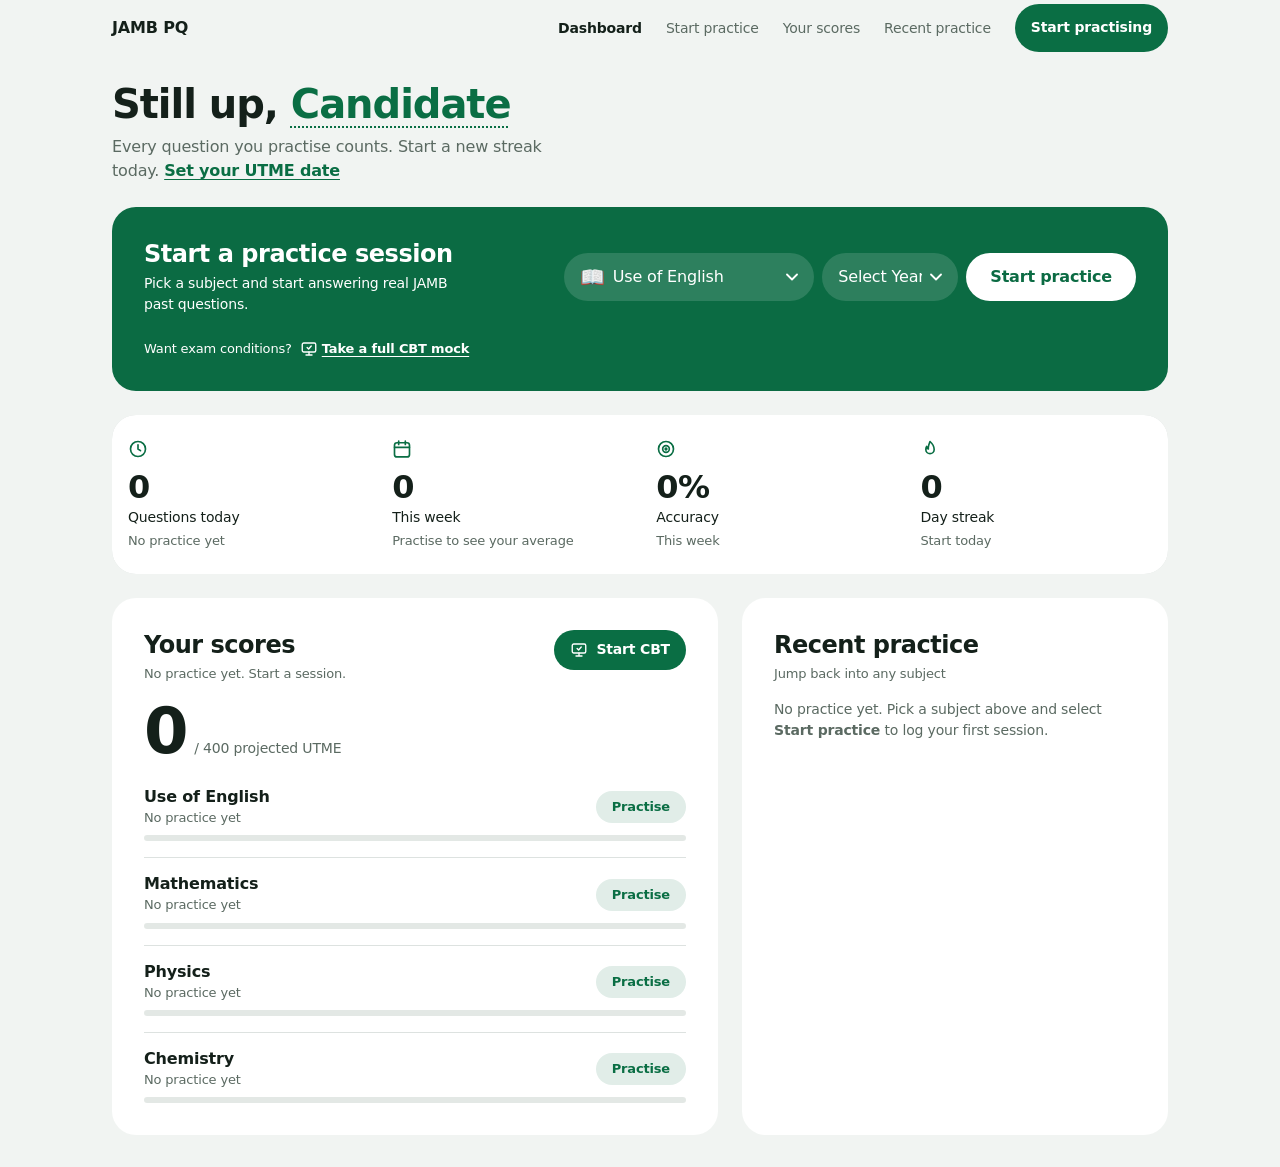
==== commit d78f344e: "ok" ====
--- a/dashboard/index.html
+++ b/dashboard/index.html
@@ -1,536 +1,1611 @@
 <!DOCTYPE html>
 <html lang="en">
+
 <head>
-<meta charset="utf-8">
-<meta name="viewport" content="width=device-width, initial-scale=1, viewport-fit=cover">
-<meta name="color-scheme" content="light dark">
-<meta name="theme-color" content="#f1f4f2" media="(prefers-color-scheme: light)">
-<meta name="theme-color" content="#08110c" media="(prefers-color-scheme: dark)">
-<meta name="format-detection" content="telephone=no">
-<meta name="mobile-web-app-capable" content="yes">
-<meta name="apple-mobile-web-app-capable" content="yes">
-<meta name="apple-mobile-web-app-title" content="JAMB PQ">
-<title>Dashboard · JAMB PQ</title>
-<meta name="description" content="Your JAMB PQ dashboard: recent practice, scores, quick practice and full CBT mocks in one place.">
-<link rel="icon" href="./img/icon.png">
-<link rel="apple-touch-icon" href="./img/icon.png">
-<link rel="manifest" href="./manifest.json">
-<script>document.documentElement.classList.add('js');</script>
-<style>
-/* ===== Tokens (8px base, 12-column grid) ===== */
-:root{
-  --bg:#f1f4f2;--surface:#fff;--label:#14201a;--label-2:#5b6a62;--sep:rgba(20,50,35,.14);--fill:rgba(60,90,72,.14);
-  --primary:#0a6e44;--primary-hover:#085a38;--primary-soft:rgba(10,110,68,.12);--on-primary:#fff;--hero-bg:#0b6b43;
-  --ok:#1e7a34;--warn:#9a5b00;--bad:#d70015;--bar-bg:color-mix(in srgb,var(--bg) 78%,transparent);
-  --font:-apple-system,BlinkMacSystemFont,"SF Pro Text",system-ui,"Segoe UI",Roboto,Helvetica,Arial,sans-serif;
-  --fs-display:clamp(2rem,1.5rem + 2vw,2.5rem);--fs-heading:1.5rem;--fs-small:.875rem;--fs-caption:.8125rem;
-  --s1:.25rem;--s2:.5rem;--s3:1rem;--s4:1.5rem;--s5:2rem;
-  --margin:1rem;--gutter:1rem;--container:1040px;--bar-h:3.5rem;--tab-h:3.5rem;--tap:3rem;
-  --r-card:1.5rem;--r-icon:.75rem;--r-pill:999px;--ease:.2s ease;
-}
-@media (prefers-color-scheme:dark){:root{
-  --bg:#08110c;--surface:#121f18;--label:#f2f7f4;--label-2:#9db0a5;--sep:rgba(120,160,135,.24);--fill:rgba(120,150,130,.3);
-  /* FIX: bright green buttons need dark text and a lighter (not darker) hover */
-  --primary:#30d158;--primary-hover:#5be07c;--primary-soft:rgba(48,209,88,.16);--on-primary:#04170c;--hero-bg:#14573a;
-  --ok:#30d158;--warn:#ffd60a;--bad:#ff453a}}
-@media (min-width:600px){:root{--margin:1.5rem;--gutter:1.5rem}}
-@media (min-width:1024px){:root{--margin:2rem}}
-@media (min-width:1280px){:root{--container:1120px}}
-
-/* ===== Base ===== */
-*,*::before,*::after{box-sizing:border-box}
-*{margin:0}
-[hidden]{display:none!important}
-html{scroll-behavior:smooth;-webkit-text-size-adjust:100%;text-size-adjust:100%;scroll-padding-top:calc(var(--bar-h) + env(safe-area-inset-top,0px) + var(--s3))}
-body{font:1rem/1.5 var(--font);letter-spacing:-.011em;background:var(--bg);color:var(--label);overflow-x:hidden;-webkit-font-smoothing:antialiased;padding-bottom:calc(var(--tab-h) + env(safe-area-inset-bottom,0px))}
-img{max-width:100%;height:auto;display:block}
-a{color:inherit}ul{list-style:none;padding:0}p{text-wrap:pretty}h1,h2{text-wrap:balance}
-:focus-visible{outline:3px solid var(--primary);outline-offset:2px}
-.hero-cta :focus-visible{outline-color:#fff}
-main:focus{outline:none}
-.wrap{width:100%;max-width:var(--container);margin-inline:auto;padding-inline:max(var(--margin),env(safe-area-inset-left,0px)) max(var(--margin),env(safe-area-inset-right,0px))}
-.row{display:grid;grid-template-columns:repeat(12,minmax(0,1fr));column-gap:var(--gutter);row-gap:var(--s4)}
-.row>*{grid-column:1/-1}
-.sr-only{position:absolute;width:1px;height:1px;margin:-1px;padding:0;overflow:hidden;clip:rect(0 0 0 0);white-space:nowrap;border:0}
-.skip-link{position:absolute;left:var(--s3);top:-4rem;z-index:40;padding:var(--s2) var(--s3);background:var(--surface);color:var(--primary);font-weight:600;border-radius:var(--r-pill)}
-.skip-link:focus{top:var(--s2)}
-
-/* ===== Components ===== */
-.btn{display:inline-flex;align-items:center;justify-content:center;gap:var(--s2);min-height:var(--tap);padding:var(--s2) var(--s4);background:var(--primary);color:var(--on-primary);font:600 1rem/1.25 var(--font);letter-spacing:inherit;text-align:center;text-decoration:none;border:0;border-radius:var(--r-pill);cursor:pointer;transition:background var(--ease),transform var(--ease),opacity var(--ease)}
-.btn:active{transform:scale(.97);opacity:.85}
-.btn-sm{min-height:2.5rem;padding:var(--s2) var(--s3);font-size:var(--fs-small)}
-.btn.ghost{background:var(--fill);color:var(--label)}
-.btn-mini{position:relative;display:inline-flex;align-items:center;justify-content:center;min-height:2rem;padding:var(--s1) var(--s3);background:var(--primary-soft);color:var(--primary);font:600 var(--fs-caption)/1.25 var(--font);letter-spacing:inherit;white-space:nowrap;border:0;border-radius:var(--r-pill);cursor:pointer;transition:background var(--ease),transform var(--ease)}
-.btn-mini::after{content:"";position:absolute;inset:-.5rem -.25rem}
-.btn-mini:active{transform:scale(.96)}
-.card{padding:var(--s4);background:var(--surface);border-radius:var(--r-card)}
-.card-head{display:flex;align-items:flex-start;justify-content:space-between;gap:var(--s3);margin-bottom:var(--s3)}
-.card-head h2{font-size:var(--fs-heading);font-weight:700;line-height:1.25;letter-spacing:-.02em}
-.card-hint{margin-top:var(--s1);font-size:var(--fs-caption);color:var(--label-2)}
-.track{height:.375rem;background:var(--fill);border-radius:var(--r-pill);overflow:hidden}
-.track i{display:block;height:100%;background:var(--primary);border-radius:var(--r-pill);transition:width .6s cubic-bezier(.2,.8,.2,1)}
-.track i.good{background:var(--ok)}.track i.mid{background:var(--warn)}.track i.bad{background:var(--bad)}
-.ic{width:1.125rem;height:1.125rem;flex:none;fill:none;stroke:currentColor;stroke-width:1.8;stroke-linecap:round;stroke-linejoin:round}
-.empty{font-size:var(--fs-small);color:var(--label-2)}
-.notice{padding:var(--s3);background:var(--surface);border:.5px solid var(--sep);border-left:4px solid var(--warn);border-radius:var(--r-icon);font-size:var(--fs-small)}
-
-/* ===== Header and tab bar ===== */
-header{position:sticky;top:0;z-index:20;padding-top:env(safe-area-inset-top,0px);background:var(--bar-bg);-webkit-backdrop-filter:saturate(180%) blur(20px);backdrop-filter:saturate(180%) blur(20px);border-bottom:.5px solid transparent;transition:border-color var(--ease)}
-header.scrolled{border-bottom-color:var(--sep)}
-nav{display:flex;align-items:center;justify-content:space-between;height:var(--bar-h);gap:var(--s3)}
-.logo{display:flex;align-items:center;gap:var(--s2);min-height:var(--tap);font-weight:600;text-decoration:none}
-.logo img{width:2rem;height:2rem;border-radius:var(--r-icon);background:var(--primary);object-fit:cover;flex:none}
-.nav-list{display:none;align-items:center;gap:var(--s4)}
-.nav-list a{font-size:var(--fs-small);color:var(--label-2);text-decoration:none;transition:color var(--ease)}
-.nav-list li:last-child a{padding:var(--s2) var(--s3);background:var(--primary);color:var(--on-primary);font-weight:600;border-radius:var(--r-pill)}
-.nav-list a[aria-current="true"]{color:var(--label);font-weight:600}
-.tabbar{position:fixed;left:0;right:0;bottom:0;z-index:20;display:flex;justify-content:space-around;padding:0 var(--margin) env(safe-area-inset-bottom,0px);background:var(--bar-bg);-webkit-backdrop-filter:saturate(180%) blur(20px);backdrop-filter:saturate(180%) blur(20px);border-top:.5px solid var(--sep)}
-.tabbar a{flex:1;display:flex;flex-direction:column;align-items:center;justify-content:center;gap:2px;min-height:var(--tab-h);color:var(--label-2);font-size:.6875rem;font-weight:500;text-decoration:none}
-.tabbar svg{width:1.5rem;height:1.5rem;fill:none;stroke:currentColor;stroke-width:1.8;stroke-linecap:round;stroke-linejoin:round}
-.tabbar a[aria-current="true"],.tabbar a:active{color:var(--primary)}
-
-/* ===== Page sections ===== */
-main{padding-block:var(--s3) var(--s5)}
-.hello{padding-top:var(--s2)}
-.hello h1{font-size:var(--fs-display);font-weight:700;line-height:1.15;letter-spacing:-.026em}
-.hello .line{margin-top:var(--s2);max-width:60ch;color:var(--label-2)}
-.name,.linkbtn{background:none;border:0;padding:0;font:inherit;letter-spacing:inherit;color:var(--primary);cursor:pointer;text-decoration:underline dotted;text-underline-offset:.2em;text-decoration-thickness:2px}
-.linkbtn{font-weight:600;text-decoration-style:solid;text-decoration-thickness:1px}
-
-.hero-cta{display:flex;flex-direction:column;gap:var(--s3);padding:var(--s4);background:var(--hero-bg);color:#fff;border-radius:var(--r-card)}
-.hero-cta h2{margin-bottom:var(--s1);font-size:var(--fs-heading);font-weight:700;line-height:1.25;letter-spacing:-.02em}
-.hero-cta .intro{max-width:48ch;font-size:var(--fs-small)}
-.hero-cta .act{display:flex;flex-direction:column;gap:var(--s2)}
-.btn-cta{background:#fff;color:var(--hero-bg)}
-.hero-cta .hint{display:flex;flex-wrap:wrap;align-items:center;gap:var(--s1) var(--s2);font-size:var(--fs-caption)}
-.hero-cta .hint a{display:inline-flex;align-items:center;gap:var(--s1);font-weight:600;text-underline-offset:3px}
-
-.stats{display:grid;grid-template-columns:repeat(2,minmax(0,1fr));gap:.5px;background:var(--sep);border-radius:var(--r-card);overflow:hidden}
-.stat{padding:var(--s3);background:var(--surface)}
-.stat-icon{display:inline-flex;width:1.25rem;height:1.25rem;margin-bottom:var(--s2);color:var(--primary)}
-.stat-icon svg{width:100%;height:100%;fill:none;stroke:currentColor;stroke-width:2;stroke-linecap:round;stroke-linejoin:round}
-.stat-value{display:block;font-size:2rem;font-weight:700;line-height:1.25;letter-spacing:-.02em;font-variant-numeric:tabular-nums}
-.stat-label{display:block;font-size:var(--fs-small);font-weight:500}
-.stat-hint{display:block;margin-top:var(--s1);font-size:var(--fs-caption);line-height:1.4;color:var(--label-2)}
-
-/* FIX: cards are direct children of the 12-column grid, so the spans below work */
-.big{display:flex;align-items:baseline;flex-wrap:wrap;gap:var(--s2);margin-bottom:var(--s4)}
-.big b{font-size:clamp(3rem,2.4rem + 2.4vw,4rem);font-weight:700;line-height:1;letter-spacing:-.035em;font-variant-numeric:tabular-nums}
-.big span{font-size:var(--fs-small);font-weight:500;color:var(--label-2)}
-.sub{display:grid;grid-template-columns:minmax(0,1fr) auto;column-gap:var(--s3);align-items:center;padding-block:var(--s3);border-top:.5px solid var(--sep)}
-.sub:first-child{padding-top:0;border-top:0}.sub:last-child{padding-bottom:0}
-.subj-name{grid-column:1;font-weight:600;line-height:1.3}
-.sub-pct{grid-column:1;font-size:var(--fs-caption);color:var(--label-2);font-variant-numeric:tabular-nums}
-.sub .btn-mini{grid-column:2;grid-row:1/span 2}
-.sub .track{grid-column:1/-1;margin-top:var(--s2)}
-
-.res{display:flex;align-items:center;gap:var(--s3);padding-block:var(--s3)}
-.res+.res{border-top:.5px solid var(--sep)}.res:first-child{padding-top:0}.res:last-child{padding-bottom:0}
-.subj-icon{display:grid;place-items:center;flex:none;width:2.5rem;height:2.5rem;font-size:1.25rem;line-height:1;background:var(--primary-soft);border-radius:var(--r-icon)}
-.res-info{flex:1;min-width:0}
-.res-head{display:flex;align-items:baseline;justify-content:space-between;gap:var(--s2)}
-.res-head b{min-width:0;font-weight:600;overflow:hidden;text-overflow:ellipsis;white-space:nowrap}
-.score{flex:none;font-weight:600;font-variant-numeric:tabular-nums}
-.score.good,.trend.up{color:var(--ok)}.score.mid{color:var(--warn)}.score.bad,.trend.down{color:var(--bad)}
-.res small{display:block;margin-top:2px;font-size:var(--fs-caption);line-height:1.4;color:var(--label-2)}
-.trend{font-weight:600}
-.go-ic{display:none}
-
-/* ===== Subject picker ===== */
-.picker{position:relative}
-.picker-btn{display:flex;align-items:center;gap:var(--s2);width:100%;min-height:var(--tap);padding:var(--s2) var(--s3);background:rgba(255,255,255,.14);color:#fff;font:500 1rem/1.25 var(--font);letter-spacing:inherit;text-align:left;border:0;border-radius:var(--r-pill);cursor:pointer;transition:background var(--ease)}
-.picker-icon{flex:none;font-size:1.25rem;line-height:1}
-.picker-text{flex:1;min-width:0;overflow:hidden;text-overflow:ellipsis;white-space:nowrap}
-.picker-btn svg{width:.75rem;height:.5rem;flex:none;fill:none;stroke:currentColor;stroke-width:1.8;stroke-linecap:round;stroke-linejoin:round;transition:transform var(--ease)}
-.picker-btn[aria-expanded="true"] svg{transform:rotate(180deg)}
-.picker-menu{position:absolute;left:0;right:0;top:calc(100% + var(--s2));z-index:30;max-height:18rem;overflow-y:auto;padding:var(--s1);background:var(--surface);color:var(--label);border:.5px solid var(--sep);border-radius:1rem;box-shadow:0 16px 40px rgba(0,0,0,.25)}
-.picker.up .picker-menu{top:auto;bottom:calc(100% + var(--s2))}
-.picker-opt{display:flex;align-items:center;gap:var(--s3);min-height:var(--tap);padding:var(--s1) var(--s3) var(--s1) var(--s2);border-radius:.75rem;cursor:pointer}
-.picker-opt.active{background:var(--fill)}
-.picker-opt[aria-selected="true"]{background:var(--primary-soft)}
-.opt-icon{display:grid;place-items:center;flex:none;width:2rem;height:2rem;font-size:1.1rem;line-height:1;background:var(--primary-soft);border-radius:.5rem}
-.opt-name{flex:1;min-width:0;font-weight:500;overflow:hidden;text-overflow:ellipsis;white-space:nowrap}
-.picker-opt[aria-selected="true"] .opt-name{font-weight:600}
-.opt-meta{flex:none;font-size:var(--fs-caption);color:var(--label-2);font-variant-numeric:tabular-nums}
-
-/* ===== Details dialog ===== */
-dialog{width:min(24rem,calc(100% - 2rem));max-height:calc(100dvh - 2rem);overflow-y:auto;padding:var(--s4);background:var(--surface);color:var(--label);border:0;border-radius:var(--r-card);box-shadow:0 24px 64px rgba(0,0,0,.3)}
-dialog::backdrop{background:rgba(0,0,0,.4);-webkit-backdrop-filter:blur(4px);backdrop-filter:blur(4px)}
-dialog h2{margin-bottom:var(--s3);font-size:var(--fs-heading);font-weight:700;letter-spacing:-.02em}
-.field{display:block;margin-bottom:var(--s3);font-size:var(--fs-caption);font-weight:600;color:var(--label-2)}
-.field>*{margin-top:var(--s1)}
-dialog input,dialog select{display:block;width:100%;min-height:var(--tap);padding:var(--s2) var(--s3);background:var(--fill);color:var(--label);font:400 1rem/1.25 var(--font);letter-spacing:inherit;border:0;border-radius:var(--r-icon)}
-.dlg-note{margin-bottom:var(--s3);font-size:var(--fs-caption);color:var(--label-2)}
-.dlg-error{margin-bottom:var(--s3);font-size:var(--fs-small);font-weight:600;color:var(--bad)}
-/* Save comes first in the DOM so Enter saves; row-reverse shows Cancel on the left */
-.dlg-actions{display:flex;flex-direction:row-reverse;gap:var(--s2)}
-.dlg-actions .btn{flex:1}
-
-/* ===== Phones ===== */
-@media (max-width:599px){.card{padding:var(--s3)}.card-head h2{font-size:1.25rem}.big{margin-bottom:var(--s3)}}
-@media (max-width:479px){
-  .btn-go{width:2rem;padding:0}.btn-go::after{inset:-.5rem}
-  .btn-go .go-text{display:none}.btn-go .go-ic{display:block}
-  .res{gap:var(--s2)}
-}
-.nav-start{display:inline-flex}
-
-/* ===== Hover (pointer devices only) ===== */
-@media (hover:hover){
-  .btn:hover,.nav-list li:last-child a:hover{background:var(--primary-hover);color:var(--on-primary)}
-  .btn.ghost:hover{background:var(--sep);color:var(--label)}
-  .btn-cta:hover{background:rgba(255,255,255,.9);color:var(--hero-bg)}
-  .btn-mini:hover{background:color-mix(in srgb,var(--primary) 22%,transparent)}
-  .nav-list a:hover{color:var(--label)}.name:hover,.linkbtn:hover{opacity:.7}
-  .picker-btn:hover{background:rgba(255,255,255,.2)}.picker-opt:hover{background:var(--fill)}
-}
-
-/* ===== Breakpoints ===== */
-@media (min-width:600px){
-  .hero-cta{padding:var(--s5)}
-  .hero-cta .act{flex-direction:row;align-items:center}
-  .picker{flex:1;min-width:0}
-  .stats{grid-template-columns:repeat(4,minmax(0,1fr))}
-  .stat{padding:var(--s4) var(--s3)}
-  .card{padding:var(--s5)}
-}
-@media (min-width:768px){
-  body{padding-bottom:env(safe-area-inset-bottom,0px)}
-  .tabbar,.nav-start{display:none}
-  .nav-list{display:flex}
-  .hero-cta{flex-direction:row;flex-wrap:wrap;align-items:center;justify-content:space-between;gap:var(--s4)}
-  .hero-cta .intro-wrap{flex:1 1 304px;min-width:0}
-  .hero-cta .act{flex:1 1 384px;justify-content:flex-end}
-  .picker{min-width:14rem}
-  .hero-cta .hint{flex-basis:100%}
-  #scores,#recent{grid-column:span 6}
-}
-@media (min-width:1024px){#scores{grid-column:span 7}#recent{grid-column:span 5}}
-@media (max-height:480px) and (orientation:landscape){:root{--bar-h:3rem}}
-
-/* ===== Motion ===== */
-.js .fade-in{opacity:0;transform:translateY(8px);transition:opacity .6s ease,transform .6s cubic-bezier(.2,.8,.2,1)}
-.js .fade-in.in{opacity:1;transform:none}
-@media (prefers-reduced-motion:reduce){
-  html{scroll-behavior:auto}
-  *,*::before,*::after{transition:none!important;animation:none!important}
-  .js .fade-in{opacity:1;transform:none}
-}
-</style>
+  <meta charset="utf-8">
+  <meta name="viewport" content="width=device-width, initial-scale=1, viewport-fit=cover">
+  <meta name="color-scheme" content="light dark">
+  <meta name="theme-color" content="#f1f4f2" media="(prefers-color-scheme: light)">
+  <meta name="theme-color" content="#08110c" media="(prefers-color-scheme: dark)">
+  <meta name="format-detection" content="telephone=no">
+  <meta name="mobile-web-app-capable" content="yes">
+  <meta name="apple-mobile-web-app-capable" content="yes">
+  <meta name="apple-mobile-web-app-title" content="JAMB PQ">
+  <title>Dashboard · JAMB PQ</title>
+  <meta name="description"
+    content="Your JAMB PQ dashboard: recent practice, scores, quick practice and full CBT mocks in one place.">
+  <link rel="icon" href="./img/icon.png">
+  <link rel="apple-touch-icon" href="./img/icon.png">
+  <link rel="manifest" href="./manifest.json">
+  <script>document.documentElement.classList.add('js');</script>
+  <style>
+    /* ===== Tokens (8px base, 12-column grid) ===== */
+    :root {
+      --bg: #f1f4f2;
+      --surface: #fff;
+      --label: #14201a;
+      --label-2: #5b6a62;
+      --sep: rgba(20, 50, 35, .14);
+      --fill: rgba(60, 90, 72, .14);
+      --primary: #0a6e44;
+      --primary-hover: #085a38;
+      --primary-soft: rgba(10, 110, 68, .12);
+      --on-primary: #fff;
+      --hero-bg: #0b6b43;
+      --ok: #1e7a34;
+      --warn: #9a5b00;
+      --bad: #d70015;
+      --bar-bg: color-mix(in srgb, var(--bg) 78%, transparent);
+      --font: -apple-system, BlinkMacSystemFont, "SF Pro Text", system-ui, "Segoe UI", Roboto, Helvetica, Arial, sans-serif;
+      --fs-display: clamp(2rem, 1.5rem + 2vw, 2.5rem);
+      --fs-heading: 1.5rem;
+      --fs-small: .875rem;
+      --fs-caption: .8125rem;
+      --s1: .25rem;
+      --s2: .5rem;
+      --s3: 1rem;
+      --s4: 1.5rem;
+      --s5: 2rem;
+      --margin: 1rem;
+      --gutter: 1rem;
+      --container: 1040px;
+      --bar-h: 3.5rem;
+      --tab-h: 3.5rem;
+      --tap: 3rem;
+      --r-card: 1.5rem;
+      --r-icon: .75rem;
+      --r-pill: 999px;
+      --ease: .2s ease;
+    }
+
+    @media (prefers-color-scheme:dark) {
+      :root {
+        --bg: #08110c;
+        --surface: #121f18;
+        --label: #f2f7f4;
+        --label-2: #9db0a5;
+        --sep: rgba(120, 160, 135, .24);
+        --fill: rgba(120, 150, 130, .3);
+        /* FIX: bright green buttons need dark text and a lighter (not darker) hover */
+        --primary: #30d158;
+        --primary-hover: #5be07c;
+        --primary-soft: rgba(48, 209, 88, .16);
+        --on-primary: #04170c;
+        --hero-bg: #14573a;
+        --ok: #30d158;
+        --warn: #ffd60a;
+        --bad: #ff453a
+      }
+    }
+
+    @media (min-width:600px) {
+      :root {
+        --margin: 1.5rem;
+        --gutter: 1.5rem
+      }
+    }
+
+    @media (min-width:1024px) {
+      :root {
+        --margin: 2rem
+      }
+    }
+
+    @media (min-width:1280px) {
+      :root {
+        --container: 1120px
+      }
+    }
+
+    /* ===== Base ===== */
+    *,
+    *::before,
+    *::after {
+      box-sizing: border-box
+    }
+
+    * {
+      margin: 0
+    }
+
+    [hidden] {
+      display: none !important
+    }
+
+    html {
+      scroll-behavior: smooth;
+      -webkit-text-size-adjust: 100%;
+      text-size-adjust: 100%;
+      scroll-padding-top: calc(var(--bar-h) + env(safe-area-inset-top, 0px) + var(--s3))
+    }
+
+    body {
+      font: 1rem/1.5 var(--font);
+      letter-spacing: -.011em;
+      background: var(--bg);
+      color: var(--label);
+      overflow-x: hidden;
+      -webkit-font-smoothing: antialiased;
+      padding-bottom: calc(var(--tab-h) + env(safe-area-inset-bottom, 0px))
+    }
+
+    img {
+      max-width: 100%;
+      height: auto;
+      display: block
+    }
+
+    a {
+      color: inherit
+    }
+
+    ul {
+      list-style: none;
+      padding: 0
+    }
+
+    p {
+      text-wrap: pretty
+    }
+
+    h1,
+    h2 {
+      text-wrap: balance
+    }
+
+    :focus-visible {
+      outline: 3px solid var(--primary);
+      outline-offset: 2px
+    }
+
+    .hero-cta :focus-visible {
+      outline-color: #fff
+    }
+
+    main:focus {
+      outline: none
+    }
+
+    .wrap {
+      width: 100%;
+      max-width: var(--container);
+      margin-inline: auto;
+      padding-inline: max(var(--margin), env(safe-area-inset-left, 0px)) max(var(--margin), env(safe-area-inset-right, 0px))
+    }
+
+    .row {
+      display: grid;
+      grid-template-columns: repeat(12, minmax(0, 1fr));
+      column-gap: var(--gutter);
+      row-gap: var(--s4)
+    }
+
+    .row>* {
+      grid-column: 1/-1
+    }
+
+    .sr-only {
+      position: absolute;
+      width: 1px;
+      height: 1px;
+      margin: -1px;
+      padding: 0;
+      overflow: hidden;
+      clip: rect(0 0 0 0);
+      white-space: nowrap;
+      border: 0
+    }
+
+    .skip-link {
+      position: absolute;
+      left: var(--s3);
+      top: -4rem;
+      z-index: 40;
+      padding: var(--s2) var(--s3);
+      background: var(--surface);
+      color: var(--primary);
+      font-weight: 600;
+      border-radius: var(--r-pill)
+    }
+
+    .skip-link:focus {
+      top: var(--s2)
+    }
+
+    /* ===== Components ===== */
+    .btn {
+      display: inline-flex;
+      align-items: center;
+      justify-content: center;
+      gap: var(--s2);
+      min-height: var(--tap);
+      padding: var(--s2) var(--s4);
+      background: var(--primary);
+      color: var(--on-primary);
+      font: 600 1rem/1.25 var(--font);
+      letter-spacing: inherit;
+      text-align: center;
+      text-decoration: none;
+      border: 0;
+      border-radius: var(--r-pill);
+      cursor: pointer;
+      transition: background var(--ease), transform var(--ease), opacity var(--ease)
+    }
+
+    .btn:active {
+      transform: scale(.97);
+      opacity: .85
+    }
+
+    .btn-sm {
+      min-height: 2.5rem;
+      padding: var(--s2) var(--s3);
+      font-size: var(--fs-small)
+    }
+
+    .btn.ghost {
+      background: var(--fill);
+      color: var(--label)
+    }
+
+    .btn-mini {
+      position: relative;
+      display: inline-flex;
+      align-items: center;
+      justify-content: center;
+      min-height: 2rem;
+      padding: var(--s1) var(--s3);
+      background: var(--primary-soft);
+      color: var(--primary);
+      font: 600 var(--fs-caption)/1.25 var(--font);
+      letter-spacing: inherit;
+      white-space: nowrap;
+      border: 0;
+      border-radius: var(--r-pill);
+      cursor: pointer;
+      transition: background var(--ease), transform var(--ease)
+    }
+
+    .btn-mini::after {
+      content: "";
+      position: absolute;
+      inset: -.5rem -.25rem
+    }
+
+    .btn-mini:active {
+      transform: scale(.96)
+    }
+
+    .card {
+      padding: var(--s4);
+      background: var(--surface);
+      border-radius: var(--r-card)
+    }
+
+    .card-head {
+      display: flex;
+      align-items: flex-start;
+      justify-content: space-between;
+      gap: var(--s3);
+      margin-bottom: var(--s3)
+    }
+
+    .card-head h2 {
+      font-size: var(--fs-heading);
+      font-weight: 700;
+      line-height: 1.25;
+      letter-spacing: -.02em
+    }
+
+    .card-hint {
+      margin-top: var(--s1);
+      font-size: var(--fs-caption);
+      color: var(--label-2)
+    }
+
+    .track {
+      height: .375rem;
+      background: var(--fill);
+      border-radius: var(--r-pill);
+      overflow: hidden
+    }
+
+    .track i {
+      display: block;
+      height: 100%;
+      background: var(--primary);
+      border-radius: var(--r-pill);
+      transition: width .6s cubic-bezier(.2, .8, .2, 1)
+    }
+
+    .track i.good {
+      background: var(--ok)
+    }
+
+    .track i.mid {
+      background: var(--warn)
+    }
+
+    .track i.bad {
+      background: var(--bad)
+    }
+
+    .ic {
+      width: 1.125rem;
+      height: 1.125rem;
+      flex: none;
+      fill: none;
+      stroke: currentColor;
+      stroke-width: 1.8;
+      stroke-linecap: round;
+      stroke-linejoin: round
+    }
+
+    .empty {
+      font-size: var(--fs-small);
+      color: var(--label-2)
+    }
+
+    .notice {
+      padding: var(--s3);
+      background: var(--surface);
+      border: .5px solid var(--sep);
+      border-left: 4px solid var(--warn);
+      border-radius: var(--r-icon);
+      font-size: var(--fs-small)
+    }
+
+    /* ===== Header and tab bar ===== */
+    header {
+      position: sticky;
+      top: 0;
+      z-index: 20;
+      padding-top: env(safe-area-inset-top, 0px);
+      background: var(--bar-bg);
+      -webkit-backdrop-filter: saturate(180%) blur(20px);
+      backdrop-filter: saturate(180%) blur(20px);
+      border-bottom: .5px solid transparent;
+      transition: border-color var(--ease)
+    }
+
+    header.scrolled {
+      border-bottom-color: var(--sep)
+    }
+
+    nav {
+      display: flex;
+      align-items: center;
+      justify-content: space-between;
+      height: var(--bar-h);
+      gap: var(--s3)
+    }
+
+    .logo {
+      display: flex;
+      align-items: center;
+      gap: var(--s2);
+      min-height: var(--tap);
+      font-weight: 600;
+      text-decoration: none
+    }
+
+    .logo img {
+      width: 2rem;
+      height: 2rem;
+      border-radius: var(--r-icon);
+      background: var(--primary);
+      object-fit: cover;
+      flex: none
+    }
+
+    .nav-list {
+      display: none;
+      align-items: center;
+      gap: var(--s4)
+    }
+
+    .nav-list a {
+      font-size: var(--fs-small);
+      color: var(--label-2);
+      text-decoration: none;
+      transition: color var(--ease)
+    }
+
+    .nav-list li:last-child a {
+      padding: var(--s2) var(--s3);
+      background: var(--primary);
+      color: var(--on-primary);
+      font-weight: 600;
+      border-radius: var(--r-pill)
+    }
+
+    .nav-list a[aria-current="true"] {
+      color: var(--label);
+      font-weight: 600
+    }
+
+    .tabbar {
+      position: fixed;
+      left: 0;
+      right: 0;
+      bottom: 0;
+      z-index: 20;
+      display: flex;
+      justify-content: space-around;
+      padding: 0 var(--margin) env(safe-area-inset-bottom, 0px);
+      background: var(--bar-bg);
+      -webkit-backdrop-filter: saturate(180%) blur(20px);
+      backdrop-filter: saturate(180%) blur(20px);
+      border-top: .5px solid var(--sep)
+    }
+
+    .tabbar a {
+      flex: 1;
+      display: flex;
+      flex-direction: column;
+      align-items: center;
+      justify-content: center;
+      gap: 2px;
+      min-height: var(--tab-h);
+      color: var(--label-2);
+      font-size: .6875rem;
+      font-weight: 500;
+      text-decoration: none
+    }
+
+    .tabbar svg {
+      width: 1.5rem;
+      height: 1.5rem;
+      fill: none;
+      stroke: currentColor;
+      stroke-width: 1.8;
+      stroke-linecap: round;
+      stroke-linejoin: round
+    }
+
+    .tabbar a[aria-current="true"],
+    .tabbar a:active {
+      color: var(--primary)
+    }
+
+    /* ===== Page sections ===== */
+    main {
+      padding-block: var(--s3) var(--s5)
+    }
+
+    .hello {
+      padding-top: var(--s2)
+    }
+
+    .hello h1 {
+      font-size: var(--fs-display);
+      font-weight: 700;
+      line-height: 1.15;
+      letter-spacing: -.026em
+    }
+
+    .hello .line {
+      margin-top: var(--s2);
+      max-width: 60ch;
+      color: var(--label-2)
+    }
+
+    .name,
+    .linkbtn {
+      background: none;
+      border: 0;
+      padding: 0;
+      font: inherit;
+      letter-spacing: inherit;
+      color: var(--primary);
+      cursor: pointer;
+      text-decoration: underline dotted;
+      text-underline-offset: .2em;
+      text-decoration-thickness: 2px
+    }
+
+    .linkbtn {
+      font-weight: 600;
+      text-decoration-style: solid;
+      text-decoration-thickness: 1px
+    }
+
+    .hero-cta {
+      display: flex;
+      flex-direction: column;
+      gap: var(--s3);
+      padding: var(--s4);
+      background: var(--hero-bg);
+      color: #fff;
+      border-radius: var(--r-card)
+    }
+
+    .hero-cta h2 {
+      margin-bottom: var(--s1);
+      font-size: var(--fs-heading);
+      font-weight: 700;
+      line-height: 1.25;
+      letter-spacing: -.02em
+    }
+
+    .hero-cta .intro {
+      max-width: 48ch;
+      font-size: var(--fs-small)
+    }
+
+    .hero-cta .act {
+      display: flex;
+      flex-direction: column;
+      gap: var(--s2)
+    }
+
+    .btn-cta {
+      background: #fff;
+      color: var(--hero-bg)
+    }
+
+    .hero-cta .hint {
+      display: flex;
+      flex-wrap: wrap;
+      align-items: center;
+      gap: var(--s1) var(--s2);
+      font-size: var(--fs-caption)
+    }
+
+    .hero-cta .hint a {
+      display: inline-flex;
+      align-items: center;
+      gap: var(--s1);
+      font-weight: 600;
+      text-underline-offset: 3px
+    }
+
+    .stats {
+      display: grid;
+      grid-template-columns: repeat(2, minmax(0, 1fr));
+      gap: .5px;
+      background: var(--sep);
+      border-radius: var(--r-card);
+      overflow: hidden
+    }
+
+    .stat {
+      padding: var(--s3);
+      background: var(--surface)
+    }
+
+    .stat-icon {
+      display: inline-flex;
+      width: 1.25rem;
+      height: 1.25rem;
+      margin-bottom: var(--s2);
+      color: var(--primary)
+    }
+
+    .stat-icon svg {
+      width: 100%;
+      height: 100%;
+      fill: none;
+      stroke: currentColor;
+      stroke-width: 2;
+      stroke-linecap: round;
+      stroke-linejoin: round
+    }
+
+    .stat-value {
+      display: block;
+      font-size: 2rem;
+      font-weight: 700;
+      line-height: 1.25;
+      letter-spacing: -.02em;
+      font-variant-numeric: tabular-nums
+    }
+
+    .stat-label {
+      display: block;
+      font-size: var(--fs-small);
+      font-weight: 500
+    }
+
+    .stat-hint {
+      display: block;
+      margin-top: var(--s1);
+      font-size: var(--fs-caption);
+      line-height: 1.4;
+      color: var(--label-2)
+    }
+
+    /* FIX: cards are direct children of the 12-column grid, so the spans below work */
+    .big {
+      display: flex;
+      align-items: baseline;
+      flex-wrap: wrap;
+      gap: var(--s2);
+      margin-bottom: var(--s4)
+    }
+
+    .big b {
+      font-size: clamp(3rem, 2.4rem + 2.4vw, 4rem);
+      font-weight: 700;
+      line-height: 1;
+      letter-spacing: -.035em;
+      font-variant-numeric: tabular-nums
+    }
+
+    .big span {
+      font-size: var(--fs-small);
+      font-weight: 500;
+      color: var(--label-2)
+    }
+
+    .sub {
+      display: grid;
+      grid-template-columns: minmax(0, 1fr) auto;
+      column-gap: var(--s3);
+      align-items: center;
+      padding-block: var(--s3);
+      border-top: .5px solid var(--sep)
+    }
+
+    .sub:first-child {
+      padding-top: 0;
+      border-top: 0
+    }
+
+    .sub:last-child {
+      padding-bottom: 0
+    }
+
+    .subj-name {
+      grid-column: 1;
+      font-weight: 600;
+      line-height: 1.3
+    }
+
+    .sub-pct {
+      grid-column: 1;
+      font-size: var(--fs-caption);
+      color: var(--label-2);
+      font-variant-numeric: tabular-nums
+    }
+
+    .sub .btn-mini {
+      grid-column: 2;
+      grid-row: 1/span 2
+    }
+
+    .sub .track {
+      grid-column: 1/-1;
+      margin-top: var(--s2)
+    }
+
+    .res {
+      display: flex;
+      align-items: center;
+      gap: var(--s3);
+      padding-block: var(--s3)
+    }
+
+    .res+.res {
+      border-top: .5px solid var(--sep)
+    }
+
+    .res:first-child {
+      padding-top: 0
+    }
+
+    .res:last-child {
+      padding-bottom: 0
+    }
+
+    .subj-icon {
+      display: grid;
+      place-items: center;
+      flex: none;
+      width: 2.5rem;
+      height: 2.5rem;
+      font-size: 1.25rem;
+      line-height: 1;
+      background: var(--primary-soft);
+      border-radius: var(--r-icon)
+    }
+
+    .res-info {
+      flex: 1;
+      min-width: 0
+    }
+
+    .res-head {
+      display: flex;
+      align-items: baseline;
+      justify-content: space-between;
+      gap: var(--s2)
+    }
+
+    .res-head b {
+      min-width: 0;
+      font-weight: 600;
+      overflow: hidden;
+      text-overflow: ellipsis;
+      white-space: nowrap
+    }
+
+    .score {
+      flex: none;
+      font-weight: 600;
+      font-variant-numeric: tabular-nums
+    }
+
+    .score.good,
+    .trend.up {
+      color: var(--ok)
+    }
+
+    .score.mid {
+      color: var(--warn)
+    }
+
+    .score.bad,
+    .trend.down {
+      color: var(--bad)
+    }
+
+    .res small {
+      display: block;
+      margin-top: 2px;
+      font-size: var(--fs-caption);
+      line-height: 1.4;
+      color: var(--label-2)
+    }
+
+    .trend {
+      font-weight: 600
+    }
+
+    .go-ic {
+      display: none
+    }
+
+    /* ===== Subject picker ===== */
+    .picker {
+      position: relative
+    }
+
+    .picker-btn {
+      display: flex;
+      align-items: center;
+      gap: var(--s2);
+      width: 100%;
+      min-height: var(--tap);
+      padding: var(--s2) var(--s3);
+      background: rgba(255, 255, 255, .14);
+      color: #fff;
+      font: 500 1rem/1.25 var(--font);
+      letter-spacing: inherit;
+      text-align: left;
+      border: 0;
+      border-radius: var(--r-pill);
+      cursor: pointer;
+      transition: background var(--ease)
+    }
+
+    .picker-icon {
+      flex: none;
+      font-size: 1.25rem;
+      line-height: 1
+    }
+
+    .picker-text {
+      flex: 1;
+      min-width: 0;
+      overflow: hidden;
+      text-overflow: ellipsis;
+      white-space: nowrap
+    }
+
+    .picker-btn svg {
+      width: .75rem;
+      height: .5rem;
+      flex: none;
+      fill: none;
+      stroke: currentColor;
+      stroke-width: 1.8;
+      stroke-linecap: round;
+      stroke-linejoin: round;
+      transition: transform var(--ease)
+    }
+
+    /* ===== Year select ===== */
+    .year-select {
+      -webkit-appearance: none;
+      appearance: none;
+      display: block;
+      width: 100%;
+      min-height: var(--tap);
+      padding: var(--s2) 2.25rem var(--s2) var(--s3);
+      background-color: rgba(255, 255, 255, .14);
+      background-image: url("data:image/svg+xml,%3Csvg xmlns='http://www.w3.org/2000/svg' viewBox='0 0 12 8' fill='none' stroke='white' stroke-width='1.8' stroke-linecap='round' stroke-linejoin='round'%3E%3Cpath d='M1 1.5l5 5 5-5'/%3E%3C/svg%3E");
+      background-repeat: no-repeat;
+      background-position: right var(--s3) center;
+      background-size: .75rem;
+      color: #fff;
+      font: 500 1rem/1.25 var(--font);
+      letter-spacing: inherit;
+      border: 0;
+      border-radius: var(--r-pill);
+      cursor: pointer;
+      transition: background-color var(--ease);
+    }
+
+    .year-select option {
+      color: var(--label);
+      background: var(--surface);
+    }
+
+    .picker-btn[aria-expanded="true"] svg {
+      transform: rotate(180deg)
+    }
+
+    .picker-menu {
+      position: absolute;
+      left: 0;
+      right: 0;
+      top: calc(100% + var(--s2));
+      z-index: 30;
+      max-height: 18rem;
+      overflow-y: auto;
+      padding: var(--s1);
+      background: var(--surface);
+      color: var(--label);
+      border: .5px solid var(--sep);
+      border-radius: 1rem;
+      box-shadow: 0 16px 40px rgba(0, 0, 0, .25)
+    }
+
+    .picker.up .picker-menu {
+      top: auto;
+      bottom: calc(100% + var(--s2))
+    }
+
+    .picker-opt {
+      display: flex;
+      align-items: center;
+      gap: var(--s3);
+      min-height: var(--tap);
+      padding: var(--s1) var(--s3) var(--s1) var(--s2);
+      border-radius: .75rem;
+      cursor: pointer
+    }
+
+    .picker-opt.active {
+      background: var(--fill)
+    }
+
+    .picker-opt[aria-selected="true"] {
+      background: var(--primary-soft)
+    }
+
+    .opt-icon {
+      display: grid;
+      place-items: center;
+      flex: none;
+      width: 2rem;
+      height: 2rem;
+      font-size: 1.1rem;
+      line-height: 1;
+      background: var(--primary-soft);
+      border-radius: .5rem
+    }
+
+    .opt-name {
+      flex: 1;
+      min-width: 0;
+      font-weight: 500;
+      overflow: hidden;
+      text-overflow: ellipsis;
+      white-space: nowrap
+    }
+
+    .picker-opt[aria-selected="true"] .opt-name {
+      font-weight: 600
+    }
+
+    .opt-meta {
+      flex: none;
+      font-size: var(--fs-caption);
+      color: var(--label-2);
+      font-variant-numeric: tabular-nums
+    }
+
+    /* ===== Details dialog ===== */
+    dialog {
+      width: min(24rem, calc(100% - 2rem));
+      max-height: calc(100dvh - 2rem);
+      overflow-y: auto;
+      padding: var(--s4);
+      background: var(--surface);
+      color: var(--label);
+      border: 0;
+      border-radius: var(--r-card);
+      box-shadow: 0 24px 64px rgba(0, 0, 0, .3)
+    }
+
+    dialog::backdrop {
+      background: rgba(0, 0, 0, .4);
+      -webkit-backdrop-filter: blur(4px);
+      backdrop-filter: blur(4px)
+    }
+
+    dialog h2 {
+      margin-bottom: var(--s3);
+      font-size: var(--fs-heading);
+      font-weight: 700;
+      letter-spacing: -.02em
+    }
+
+    .field {
+      display: block;
+      margin-bottom: var(--s3);
+      font-size: var(--fs-caption);
+      font-weight: 600;
+      color: var(--label-2)
+    }
+
+    .field>* {
+      margin-top: var(--s1)
+    }
+
+    dialog input,
+    dialog select {
+      display: block;
+      width: 100%;
+      min-height: var(--tap);
+      padding: var(--s2) var(--s3);
+      background: var(--fill);
+      color: var(--label);
+      font: 400 1rem/1.25 var(--font);
+      letter-spacing: inherit;
+      border: 0;
+      border-radius: var(--r-icon)
+    }
+
+    .dlg-note {
+      margin-bottom: var(--s3);
+      font-size: var(--fs-caption);
+      color: var(--label-2)
+    }
+
+    .dlg-error {
+      margin-bottom: var(--s3);
+      font-size: var(--fs-small);
+      font-weight: 600;
+      color: var(--bad)
+    }
+
+    /* Save comes first in the DOM so Enter saves; row-reverse shows Cancel on the left */
+    .dlg-actions {
+      display: flex;
+      flex-direction: row-reverse;
+      gap: var(--s2)
+    }
+
+    .dlg-actions .btn {
+      flex: 1
+    }
+
+    /* ===== Phones ===== */
+    @media (max-width:599px) {
+      .card {
+        padding: var(--s3)
+      }
+
+      .card-head h2 {
+        font-size: 1.25rem
+      }
+
+      .big {
+        margin-bottom: var(--s3)
+      }
+    }
+
+    @media (max-width:479px) {
+      .btn-go {
+        width: 2rem;
+        padding: 0
+      }
+
+      .btn-go::after {
+        inset: -.5rem
+      }
+
+      .btn-go .go-text {
+        display: none
+      }
+
+      .btn-go .go-ic {
+        display: block
+      }
+
+      .res {
+        gap: var(--s2)
+      }
+    }
+
+    .nav-start {
+      display: inline-flex
+    }
+
+    /* ===== Hover (pointer devices only) ===== */
+    @media (hover:hover) {
+
+      .btn:hover,
+      .nav-list li:last-child a:hover {
+        background: var(--primary-hover);
+        color: var(--on-primary)
+      }
+
+      .btn.ghost:hover {
+        background: var(--sep);
+        color: var(--label)
+      }
+
+      .btn-cta:hover {
+        background: rgba(255, 255, 255, .9);
+        color: var(--hero-bg)
+      }
+
+      .btn-mini:hover {
+        background: color-mix(in srgb, var(--primary) 22%, transparent)
+      }
+
+      .nav-list a:hover {
+        color: var(--label)
+      }
+
+      .name:hover,
+      .linkbtn:hover {
+        opacity: .7
+      }
+
+      .picker-btn:hover {
+        background: rgba(255, 255, 255, .2)
+      }
+
+      .picker-opt:hover {
+        background: var(--fill)
+      }
+
+      .year-select:hover {
+        background-color: rgba(255, 255, 255, .2)
+      }
+    }
+
+    /* ===== Breakpoints ===== */
+    @media (min-width:600px) {
+      .hero-cta {
+        padding: var(--s5)
+      }
+
+      .hero-cta .act {
+        flex-direction: row;
+        align-items: center
+      }
+
+      .picker {
+        flex: 1;
+        min-width: 0
+      }
+
+      .stats {
+        grid-template-columns: repeat(4, minmax(0, 1fr))
+      }
+
+      .stat {
+        padding: var(--s4) var(--s3)
+      }
+
+      .card {
+        padding: var(--s5)
+      }
+
+      .hero-cta .act {
+        flex-direction: row;
+        flex-wrap: wrap;
+        align-items: center
+      }
+
+      .picker {
+        flex: 1 1 12rem;
+        min-width: 0
+      }
+
+      .year-field {
+        flex: 0 0 8.5rem
+      }
+    }
+
+    @media (min-width:768px) {
+      body {
+        padding-bottom: env(safe-area-inset-bottom, 0px)
+      }
+
+      .tabbar,
+      .nav-start {
+        display: none
+      }
+
+      .nav-list {
+        display: flex
+      }
+
+      .hero-cta {
+        flex-direction: row;
+        flex-wrap: wrap;
+        align-items: center;
+        justify-content: space-between;
+        gap: var(--s4)
+      }
+
+      .hero-cta .intro-wrap {
+        flex: 1 1 304px;
+        min-width: 0
+      }
+
+      .hero-cta .act {
+        flex: 1 1 384px;
+        justify-content: flex-end
+      }
+
+      .picker {
+        min-width: 14rem
+      }
+
+      .hero-cta .hint {
+        flex-basis: 100%
+      }
+
+      #scores,
+      #recent {
+        grid-column: span 6
+      }
+
+      .hero-cta .act {
+        flex: 1 1 30rem;
+        justify-content: flex-end
+      }
+
+      .picker {
+        min-width: 12rem
+      }
+    }
+
+    @media (min-width:1024px) {
+      #scores {
+        grid-column: span 7
+      }
+
+      #recent {
+        grid-column: span 5
+      }
+    }
+
+    @media (max-height:480px) and (orientation:landscape) {
+      :root {
+        --bar-h: 3rem
+      }
+    }
+
+    /* ===== Motion ===== */
+    .js .fade-in {
+      opacity: 0;
+      transform: translateY(8px);
+      transition: opacity .6s ease, transform .6s cubic-bezier(.2, .8, .2, 1)
+    }
+
+    .js .fade-in.in {
+      opacity: 1;
+      transform: none
+    }
+
+    @media (prefers-reduced-motion:reduce) {
+      html {
+        scroll-behavior: auto
+      }
+
+      *,
+      *::before,
+      *::after {
+        transition: none !important;
+        animation: none !important
+      }
+
+      .js .fade-in {
+        opacity: 1;
+        transform: none
+      }
+    }
+  </style>
 </head>
+
 <body>
-<svg width="0" height="0" style="position:absolute" aria-hidden="true" focusable="false">
-  <symbol id="i-cbt" viewBox="0 0 24 24"><rect x="3" y="4" width="18" height="12" rx="2"/><path d="M8 20h8M12 16v4M9.5 10l2 2 3.5-4"/></symbol>
-</svg>
-<a class="skip-link" href="#main">Skip to content</a>
-
-<header id="mainHeader">
-  <div class="wrap">
-    <nav aria-label="Main">
-      <a class="logo" href="#main"><img src="./img/icon-192.png" width="44" height="44" alt="" onerror="this.remove()">JAMB PQ</a>
-      <ul class="nav-list">
-        <li><a href="#main">Dashboard</a></li>
-        <li><a href="#start">Start practice</a></li>
-        <li><a href="#scores">Your scores</a></li>
-        <li><a href="#recent">Recent practice</a></li>
-        <li><a class="btn" href="#start">Start practising</a></li>
-      </ul>
-      <button class="btn btn-sm nav-start" id="navStart" type="button">Start practice</button>
-    </nav>
-  </div>
-</header>
-
-<main id="main" tabindex="-1">
-  <div class="wrap row">
-    <p class="notice" id="storageNote" role="status" hidden>Your progress can’t be saved in this browser. Turn off private browsing or allow site data, then reload to keep your scores.</p>
-
-    <section class="hello fade-in" aria-labelledby="hi">
-      <h1 id="hi"><span id="hiGreet">Hello</span>, <button class="name" id="name" type="button" title="Change your details">Candidate</button></h1>
-      <p class="line"><span id="lineText"></span> <button class="linkbtn" id="setDate" type="button" hidden>Set your UTME date</button></p>
-    </section>
-
-    <section class="hero-cta fade-in" id="start" aria-labelledby="startHeading">
-      <div class="intro-wrap">
-        <h2 id="startHeading">Start a practice session</h2>
-        <p class="intro" id="goHint">Pick a subject and start answering real JAMB past questions.</p>
+  <svg width="0" height="0" style="position:absolute" aria-hidden="true" focusable="false">
+    <symbol id="i-cbt" viewBox="0 0 24 24">
+      <rect x="3" y="4" width="18" height="12" rx="2" />
+      <path d="M8 20h8M12 16v4M9.5 10l2 2 3.5-4" />
+    </symbol>
+  </svg>
+  <a class="skip-link" href="#main">Skip to content</a>
+
+  <header id="mainHeader">
+    <div class="wrap">
+      <nav aria-label="Main">
+        <a class="logo" href="#main"><img src="./img/icon-192.png" width="44" height="44" alt=""
+            onerror="this.remove()">JAMB PQ</a>
+        <ul class="nav-list">
+          <li><a href="#main">Dashboard</a></li>
+          <li><a href="#start">Start practice</a></li>
+          <li><a href="#scores">Your scores</a></li>
+          <li><a href="#recent">Recent practice</a></li>
+          <li><a class="btn" href="#start">Start practising</a></li>
+        </ul>
+        <button class="btn btn-sm nav-start" id="navStart" type="button">Start practice</button>
+      </nav>
+    </div>
+  </header>
+
+  <main id="main" tabindex="-1">
+    <div class="wrap row">
+      <p class="notice" id="storageNote" role="status" hidden>Your progress can’t be saved in this browser. Turn off
+        private browsing or allow site data, then reload to keep your scores.</p>
+
+      <section class="hello fade-in" aria-labelledby="hi">
+        <h1 id="hi"><span id="hiGreet">Hello</span>, <button class="name" id="name" type="button"
+            title="Change your details">Candidate</button></h1>
+        <p class="line"><span id="lineText"></span> <button class="linkbtn" id="setDate" type="button" hidden>Set your
+            UTME date</button></p>
+      </section>
+
+      <section class="hero-cta fade-in" id="start" aria-labelledby="startHeading">
+        <div class="intro-wrap">
+          <h2 id="startHeading">Start a practice session</h2>
+          <p class="intro" id="goHint">Pick a subject and start answering real JAMB past questions.</p>
+        </div>
+        <div class="act">
+
+          <div class="picker" id="picker">
+
+            <span class="sr-only" id="pLabel">Subject</span>
+            <button class="picker-btn" id="pBtn" type="button" role="combobox" aria-haspopup="listbox"
+              aria-expanded="false" aria-controls="pMenu" aria-labelledby="pLabel pText">
+              <span class="picker-icon" id="pIcon" aria-hidden="true"></span>
+              <span class="picker-text" id="pText"></span>
+              <svg viewBox="0 0 12 8" aria-hidden="true">
+                <path d="M1 1.5l5 5 5-5" />
+              </svg>
+            </button>
+
+            <ul class="picker-menu" id="pMenu" role="listbox" aria-labelledby="pLabel" hidden></ul>
+          </div>
+
+          <div class="year-field">
+            <label class="sr-only" for="yearSel">Year</label>
+            <select class="year-select" id="yearSel"></select>
+          </div>
+
+          <button class="btn btn-cta" id="pGo" type="button">Start practice</button>
+        </div>
+        <p class="hint">Want exam conditions? <a href="practice.html?mode=cbt"><svg class="ic" aria-hidden="true">
+              <use href="#i-cbt" />
+            </svg>Take a full CBT mock</a></p>
+      </section>
+
+      <section class="stats fade-in" aria-label="Recent activity">
+        <div class="stat">
+          <span class="stat-icon" aria-hidden="true"><svg viewBox="0 0 24 24">
+              <circle cx="12" cy="12" r="9" />
+              <path d="M12 7v5l3 2" />
+            </svg></span>
+          <b class="stat-value" id="sToday">0</b><span class="stat-label">Questions today</span><small class="stat-hint"
+            id="sTodayHint">No practice yet</small>
+        </div>
+        <div class="stat">
+          <span class="stat-icon" aria-hidden="true"><svg viewBox="0 0 24 24">
+              <rect x="3" y="4.5" width="18" height="17" rx="3" />
+              <path d="M8 2.5v4M16 2.5v4M3 10h18" />
+            </svg></span>
+          <b class="stat-value" id="sWeek">0</b><span class="stat-label">This week</span><small class="stat-hint"
+            id="sWeekHint">Practise to see your average</small>
+        </div>
+        <div class="stat">
+          <span class="stat-icon" aria-hidden="true"><svg viewBox="0 0 24 24">
+              <circle cx="12" cy="12" r="9" />
+              <circle cx="12" cy="12" r="4" />
+              <circle cx="12" cy="12" r="1" />
+            </svg></span>
+          <b class="stat-value" id="sAcc">0%</b><span class="stat-label">Accuracy</span><small class="stat-hint"
+            id="sAccHint">This week</small>
+        </div>
+        <div class="stat">
+          <span class="stat-icon" aria-hidden="true"><svg viewBox="0 0 24 24">
+              <path d="M12 3s5 4.5 5 9.5a5 5 0 0 1-10 0c0-2 1-3.5 1-3.5s.5 2.5 2 3c-.5-2.5 2-9 2-9Z" />
+            </svg></span>
+          <b class="stat-value" id="sStreak">0</b><span class="stat-label">Day streak</span><small class="stat-hint"
+            id="sStreakHint">Start today</small>
+        </div>
+      </section>
+
+      <section class="card fade-in" id="scores" aria-labelledby="scoresTitle">
+        <div class="card-head">
+          <div>
+            <h2 id="scoresTitle">Your scores</h2>
+            <p class="card-hint" id="scoresHint">Average across practised subjects</p>
+          </div>
+          <button class="btn btn-sm" id="startCbt" type="button"><svg class="ic" aria-hidden="true">
+              <use href="#i-cbt" />
+            </svg>Start CBT</button>
+        </div>
+        <div class="big"><b id="proj">0</b><span>/ 400 projected UTME</span></div>
+        <div id="subs"></div>
+      </section>
+
+      <section class="card fade-in" id="recent" aria-labelledby="recentTitle">
+        <div class="card-head">
+          <div>
+            <h2 id="recentTitle">Recent practice</h2>
+            <p class="card-hint">Jump back into any subject</p>
+          </div>
+        </div>
+        <ul id="rList"></ul>
+      </section>
+    </div>
+  </main>
+
+  <nav class="tabbar" aria-label="Sections">
+    <a href="#main"><svg viewBox="0 0 24 24" aria-hidden="true">
+        <path d="M3 11l9-8 9 8v9a1 1 0 0 1-1 1h-5v-6H9v6H4a1 1 0 0 1-1-1z" />
+      </svg>Home</a>
+    <a href="#start"><svg viewBox="0 0 24 24" aria-hidden="true">
+        <path d="M12 20h9M16.5 3.5a2.1 2.1 0 0 1 3 3L7 19l-4 1 1-4z" />
+      </svg>Practise</a>
+    <a href="#scores"><svg viewBox="0 0 24 24" aria-hidden="true">
+        <path d="M5 21V11M12 21V4M19 21v-7" />
+      </svg>Scores</a>
+    <a href="#recent"><svg viewBox="0 0 24 24" aria-hidden="true">
+        <circle cx="12" cy="12" r="9" />
+        <path d="M12 7v5l3 2" />
+      </svg>Recent</a>
+  </nav>
+
+  <dialog id="detailsDlg" aria-labelledby="dlgTitle">
+    <form method="dialog" id="detailsForm">
+      <h2 id="dlgTitle">Your details</h2>
+      <label class="field">Name<input id="nameInput" type="text" maxlength="24" autocomplete="given-name"></label>
+      <label class="field">UTME date<input id="dateInput" type="date"></label>
+      <p class="dlg-note">Use of English is compulsory. Choose your other three subjects.</p>
+      <div id="comboFields"></div>
+      <p class="dlg-error" id="dlgError" role="alert" hidden></p>
+      <div class="dlg-actions">
+        <button class="btn btn-sm" value="save">Save</button>
+        <button class="btn btn-sm ghost" value="cancel">Cancel</button>
       </div>
-      <div class="act">
-        <div class="picker" id="picker">
-          <span class="sr-only" id="pLabel">Subject</span>
-          <button class="picker-btn" id="pBtn" type="button" role="combobox" aria-haspopup="listbox" aria-expanded="false" aria-controls="pMenu" aria-labelledby="pLabel pText">
-            <span class="picker-icon" id="pIcon" aria-hidden="true"></span>
-            <span class="picker-text" id="pText"></span>
-            <svg viewBox="0 0 12 8" aria-hidden="true"><path d="M1 1.5l5 5 5-5"/></svg>
-          </button>
-          <ul class="picker-menu" id="pMenu" role="listbox" aria-labelledby="pLabel" hidden></ul>
-        </div>
-        <button class="btn btn-cta" id="pGo" type="button">Start practice</button>
-      </div>
-      <p class="hint">Want exam conditions? <a href="practice.html?mode=cbt"><svg class="ic" aria-hidden="true"><use href="#i-cbt"/></svg>Take a full CBT mock</a></p>
-    </section>
-
-    <section class="stats fade-in" aria-label="Recent activity">
-      <div class="stat">
-        <span class="stat-icon" aria-hidden="true"><svg viewBox="0 0 24 24"><circle cx="12" cy="12" r="9"/><path d="M12 7v5l3 2"/></svg></span>
-        <b class="stat-value" id="sToday">0</b><span class="stat-label">Questions today</span><small class="stat-hint" id="sTodayHint">No practice yet</small>
-      </div>
-      <div class="stat">
-        <span class="stat-icon" aria-hidden="true"><svg viewBox="0 0 24 24"><rect x="3" y="4.5" width="18" height="17" rx="3"/><path d="M8 2.5v4M16 2.5v4M3 10h18"/></svg></span>
-        <b class="stat-value" id="sWeek">0</b><span class="stat-label">This week</span><small class="stat-hint" id="sWeekHint">Practise to see your average</small>
-      </div>
-      <div class="stat">
-        <span class="stat-icon" aria-hidden="true"><svg viewBox="0 0 24 24"><circle cx="12" cy="12" r="9"/><circle cx="12" cy="12" r="4"/><circle cx="12" cy="12" r="1"/></svg></span>
-        <b class="stat-value" id="sAcc">0%</b><span class="stat-label">Accuracy</span><small class="stat-hint" id="sAccHint">This week</small>
-      </div>
-      <div class="stat">
-        <span class="stat-icon" aria-hidden="true"><svg viewBox="0 0 24 24"><path d="M12 3s5 4.5 5 9.5a5 5 0 0 1-10 0c0-2 1-3.5 1-3.5s.5 2.5 2 3c-.5-2.5 2-9 2-9Z"/></svg></span>
-        <b class="stat-value" id="sStreak">0</b><span class="stat-label">Day streak</span><small class="stat-hint" id="sStreakHint">Start today</small>
-      </div>
-    </section>
-
-    <section class="card fade-in" id="scores" aria-labelledby="scoresTitle">
-      <div class="card-head">
-        <div><h2 id="scoresTitle">Your scores</h2><p class="card-hint" id="scoresHint">Average across practised subjects</p></div>
-        <button class="btn btn-sm" id="startCbt" type="button"><svg class="ic" aria-hidden="true"><use href="#i-cbt"/></svg>Start CBT</button>
-      </div>
-      <div class="big"><b id="proj">0</b><span>/ 400 projected UTME</span></div>
-      <div id="subs"></div>
-    </section>
-
-    <section class="card fade-in" id="recent" aria-labelledby="recentTitle">
-      <div class="card-head"><div><h2 id="recentTitle">Recent practice</h2><p class="card-hint">Jump back into any subject</p></div></div>
-      <ul id="rList"></ul>
-    </section>
-  </div>
-</main>
-
-<nav class="tabbar" aria-label="Sections">
-  <a href="#main"><svg viewBox="0 0 24 24" aria-hidden="true"><path d="M3 11l9-8 9 8v9a1 1 0 0 1-1 1h-5v-6H9v6H4a1 1 0 0 1-1-1z"/></svg>Home</a>
-  <a href="#start"><svg viewBox="0 0 24 24" aria-hidden="true"><path d="M12 20h9M16.5 3.5a2.1 2.1 0 0 1 3 3L7 19l-4 1 1-4z"/></svg>Practise</a>
-  <a href="#scores"><svg viewBox="0 0 24 24" aria-hidden="true"><path d="M5 21V11M12 21V4M19 21v-7"/></svg>Scores</a>
-  <a href="#recent"><svg viewBox="0 0 24 24" aria-hidden="true"><circle cx="12" cy="12" r="9"/><path d="M12 7v5l3 2"/></svg>Recent</a>
-</nav>
-
-<dialog id="detailsDlg" aria-labelledby="dlgTitle">
-  <form method="dialog" id="detailsForm">
-    <h2 id="dlgTitle">Your details</h2>
-    <label class="field">Name<input id="nameInput" type="text" maxlength="24" autocomplete="given-name"></label>
-    <label class="field">UTME date<input id="dateInput" type="date"></label>
-    <p class="dlg-note">Use of English is compulsory. Choose your other three subjects.</p>
-    <div id="comboFields"></div>
-    <p class="dlg-error" id="dlgError" role="alert" hidden></p>
-    <div class="dlg-actions">
-      <button class="btn btn-sm" value="save">Save</button>
-      <button class="btn btn-sm ghost" value="cancel">Cancel</button>
-    </div>
-  </form>
-</dialog>
-
-<script>
-'use strict';
-
-/* ---------- Config ---------- */
-const PRACTICE_URL = 'practice.html';            // receives ?subject=&mode=practice|cbt
-const STORE_KEY = 'jambpq-dashboard-v1';
-const ENGLISH = 'Use of English';
-const DEFAULT_COMBO = ['Mathematics', 'Physics', 'Chemistry'];
-const DAY_MS = 864e5;
-const SUBJECT_ICONS = {
-  'Use of English':'📖','Mathematics':'📐','Physics':'⚛️','Chemistry':'🧪','Biology':'🧬','Economics':'📊',
-  'Government':'🏛️','Literature in English':'📚','Commerce':'💼','Financial Accounting':'📒','Geography':'🌍',
-  'CRK':'✝️','IRK':'☪️','Agricultural Science':'🌾','Accounting':'📒'
-};
-const ELECTIVES = Object.keys(SUBJECT_ICONS).filter(s => s !== ENGLISH && s !== 'Accounting');
-
-/* ---------- Helpers ---------- */
-const $ = id => document.getElementById(id);
-const ESC = { '&':'&amp;', '<':'&lt;', '>':'&gt;', '"':'&quot;', "'":'&#39;' };
-const esc = s => String(s).replace(/[&<>"']/g, c => ESC[c]);
-const pad = n => String(n).padStart(2, '0');
-const dayKey = d => `${d.getFullYear()}-${pad(d.getMonth() + 1)}-${pad(d.getDate())}`;
-const startOfDay = d => new Date(d.getFullYear(), d.getMonth(), d.getDate());
-const daysAgo = n => { const d = new Date(); d.setDate(d.getDate() - n); return d; };
-const dayNumber = d => Math.round(Date.UTC(d.getFullYear(), d.getMonth(), d.getDate()) / DAY_MS);
-const percent = (c, n) => n ? Math.round(c / n * 100) : 0;
-const sum = (list, key) => list.reduce((a, x) => a + x[key], 0);
-const plural = (n, w) => `${n} ${w}${n === 1 ? '' : 's'}`;
-const iconFor = name => SUBJECT_ICONS[name] || '📝';
-const practiceUrl = subject => `${PRACTICE_URL}?subject=${encodeURIComponent(subject)}&mode=practice`;
-const validDate = v => typeof v === 'string' && /^\d{4}-\d{2}-\d{2}$/.test(v) ? v : '';
-
-/* ---------- State ---------- */
-/* Open the page with ?demo to preview sample data (never saved) */
-const DEMO = new URLSearchParams(location.search).has('demo');
-
-function demoState() {
-  const mk = (ago, s, c, n, y) => ({ t: daysAgo(ago).getTime(), s, c, n, y });
-  return { name:'Ada', combo:DEFAULT_COMBO, examDate:dayKey(daysAgo(-175)), results:[
-    mk(6,ENGLISH,38,60,2019), mk(5,'Mathematics',22,40,2018), mk(4,'Physics',25,40,2020), mk(4,'Chemistry',27,40,2017),
-    mk(3,ENGLISH,42,60,2021), mk(2,'Mathematics',27,40,2019), mk(1,'Physics',29,40,2021), mk(1,'Chemistry',31,40,2020),
-    mk(0,ENGLISH,45,60,2022), mk(0,'Mathematics',30,40,2022)] };
-}
-
-function readStore() {
-  try { const v = JSON.parse(localStorage.getItem(STORE_KEY)); return v && typeof v === 'object' && !Array.isArray(v) ? v : {}; }
-  catch (e) { return {}; }
-}
-
-/* Always three unique electives, never English twice */
-function normalizeCombo(list) {
-  const seen = new Set([ENGLISH]), out = [];
-  (Array.isArray(list) ? list : []).forEach(s => { if (typeof s === 'string' && s && !seen.has(s)) { seen.add(s); out.push(s); } });
-  DEFAULT_COMBO.forEach(s => { if (out.length < 3 && !seen.has(s)) { seen.add(s); out.push(s); } });
-  return out.slice(0, 3);
-}
-
-function loadState() {
-  if (DEMO) return demoState();
-  const s = readStore();
-  const results = (Array.isArray(s.results) ? s.results : [])
-    .filter(r => r && typeof r.s === 'string' && r.s && +r.n > 0 && Number.isFinite(+r.t))
-    .map(r => ({ ...r, t:+r.t, n:+r.n, c:Math.min(Math.max(+r.c || 0, 0), +r.n) }));   // clamp bad scores
-  return { name: typeof s.name === 'string' ? s.name : '', combo: normalizeCombo(s.combo), examDate: validDate(s.examDate || s.date), results };
-}
-
-let state = loadState();
-const showStorageNote = () => { $('storageNote').hidden = false; };
-
-/* Only writes the fields this page owns, merged into the latest stored data,
-   so results saved by the practice page (even in another tab) are never overwritten */
-function saveState() {
-  if (DEMO) return;
-  try {
-    const latest = readStore();
-    latest.name = state.name; latest.combo = state.combo; latest.examDate = state.examDate;
-    delete latest.date;
-    localStorage.setItem(STORE_KEY, JSON.stringify(latest));
-  } catch (e) { showStorageNote(); }
-}
-if (!DEMO) { try { localStorage.setItem('jambpq-probe', '1'); localStorage.removeItem('jambpq-probe'); } catch (e) { showStorageNote(); } }
-
-const subjects = () => [ENGLISH, ...state.combo];
-
-/* ---------- Streaks and daily counts ---------- */
-const practiceDays = () => new Set(state.results.map(r => dayKey(new Date(r.t))));
-function currentStreak() {
-  const days = practiceDays();
-  let count = 0, i = days.has(dayKey(new Date())) ? 0 : 1;   // a streak stays alive until the day ends
-  while (days.has(dayKey(daysAgo(i)))) { count++; i++; }
-  return count;
-}
-function bestStreak() {
-  const nums = [...practiceDays()].map(k => dayNumber(new Date(k + 'T00:00:00'))).sort((a, b) => a - b);
-  let best = 0, run = 0, prev = null;
-  for (const n of nums) { run = prev !== null && n - prev === 1 ? run + 1 : 1; best = Math.max(best, run); prev = n; }
-  return best;
-}
-const questionsOn = ago => { const k = dayKey(daysAgo(ago)); return sum(state.results.filter(r => dayKey(new Date(r.t)) === k), 'n'); };
-
-/* ---------- Greeting ---------- */
-function renderGreeting() {
-  const h = new Date().getHours();
-  $('hiGreet').textContent = h < 5 ? 'Still up' : h < 12 ? 'Good morning' : h < 17 ? 'Good afternoon' : h < 22 ? 'Good evening' : 'Good night';
-  $('name').textContent = state.name || 'Candidate';
-
-  const streak = currentStreak(), parts = [streak ? `${streak}-day streak` : 'Start a new streak today'];
-  if (state.examDate) {
-    const left = dayNumber(new Date(state.examDate + 'T00:00:00')) - dayNumber(new Date());
-    if (left > 0) parts.push(`${plural(left, 'day')} to UTME`);
-    else if (left === 0) parts.push('UTME is today. Good luck!');
-  }
-  $('lineText').textContent = (questionsOn(0) ? 'Nice work today. ' : 'Every question you practise counts. ') + parts.join(' · ') + '.';
-  $('setDate').hidden = !!state.examDate;
-}
-
-/* ---------- Details dialog (name, UTME date, subject combination) ---------- */
-const dlg = $('detailsDlg'), form = $('detailsForm');
-function openDetails(focusId) {
-  if (typeof dlg.showModal !== 'function') return;
-  $('nameInput').value = state.name;
-  $('dateInput').value = state.examDate;
-  $('dlgError').hidden = true;
-  $('comboFields').innerHTML = state.combo.map((cur, i) => {
-    const list = ELECTIVES.includes(cur) ? ELECTIVES : [cur, ...ELECTIVES];
-    return `<label class="field">Subject ${i + 2}<select>${list.map(s => `<option${s === cur ? ' selected' : ''}>${esc(s)}</option>`).join('')}</select></label>`;
-  }).join('');
-  dlg.showModal();
-  $(focusId).focus();
-}
-form.addEventListener('submit', e => {
-  if (!e.submitter || e.submitter.value !== 'save') return;   // Cancel just closes
-  const picks = [...document.querySelectorAll('#comboFields select')].map(s => s.value);
-  if (new Set(picks).size < picks.length) {
-    e.preventDefault();
-    $('dlgError').textContent = 'Choose three different subjects.';
-    $('dlgError').hidden = false;
-    return;
-  }
-  state.name = $('nameInput').value.trim().slice(0, 24);
-  state.examDate = validDate($('dateInput').value);
-  state.combo = picks;
-  saveState();
-  renderAll();
-});
-$('name').addEventListener('click', () => openDetails('nameInput'));
-$('setDate').addEventListener('click', () => openDetails('dateInput'));
-
-/* ---------- Stats ---------- */
-function renderStats() {
-  const cutoff = startOfDay(daysAgo(6)).getTime();
-  const week = state.results.filter(r => r.t >= cutoff);
-  const todayQ = questionsOn(0), yesterdayQ = questionsOn(1), weekQ = sum(week, 'n');
-  const accuracy = percent(sum(week, 'c'), weekQ), best = bestStreak(), diff = todayQ - yesterdayQ;
-
-  $('sToday').textContent = todayQ.toLocaleString();
-  $('sWeek').textContent = weekQ.toLocaleString();
-  $('sAcc').textContent = accuracy + '%';
-  $('sStreak').textContent = currentStreak();
-  $('sTodayHint').textContent = !todayQ ? 'No practice yet' : !yesterdayQ ? 'First session today'
-    : diff > 0 ? `↑ ${diff} vs yesterday` : diff < 0 ? `↓ ${Math.abs(diff)} vs yesterday` : 'Same as yesterday';
-  $('sWeekHint').textContent = weekQ ? `Avg ${Math.round(weekQ / 7)} per day` : 'Practise to see your average';
-  $('sAccHint').textContent = !weekQ ? 'This week' : accuracy >= 70 ? 'Solid, keep going' : accuracy >= 50 ? 'Room to improve' : 'Focus on weak subjects';
-  $('sStreakHint').textContent = best ? `Best: ${plural(best, 'day')}` : 'Start today';
-}
-
-/* ---------- Scores ---------- */
-function subjectAverages() {
-  return subjects().map(name => {
-    const rows = state.results.filter(r => r.s === name);
-    return { name, has: rows.length > 0, avg: percent(sum(rows, 'c'), sum(rows, 'n')) };
-  });
-}
-const tone = (p, has = true) => !has ? '' : p >= 70 ? 'good' : p < 50 ? 'bad' : 'mid';
-
-function renderScores() {
-  const rows = subjectAverages(), practised = rows.filter(r => r.has);
-  $('proj').textContent = practised.length ? Math.round(sum(practised, 'avg') / practised.length * 4) : 0;
-  $('scoresHint').textContent = practised.length
-    ? `Average across ${plural(practised.length, 'practised subject')} of 4` : 'No practice yet. Start a session.';
-  $('subs').innerHTML = rows.map(r => `
+    </form>
+  </dialog>
+
+  <script>
+    'use strict';
+
+    /* ---------- Config ---------- */
+    const PRACTICE_URL = 'practice.html';            // receives ?subject=&mode=practice|cbt
+    const STORE_KEY = 'jambpq-dashboard-v1';
+    const ENGLISH = 'Use of English';
+    const DEFAULT_COMBO = ['Mathematics', 'Physics', 'Chemistry'];
+    const DAY_MS = 864e5;
+    const SUBJECT_ICONS = {
+      'Use of English': '📖', 'Mathematics': '📐', 'Physics': '⚛️', 'Chemistry': '🧪', 'Biology': '🧬', 'Economics': '📊',
+      'Government': '🏛️', 'Literature in English': '📚', 'Commerce': '💼', 'Financial Accounting': '📒', 'Geography': '🌍',
+      'CRK': '✝️', 'IRK': '☪️', 'Agricultural Science': '🌾', 'Accounting': '📒'
+    };
+    const ELECTIVES = Object.keys(SUBJECT_ICONS).filter(s => s !== ENGLISH && s !== 'Accounting');
+
+    /* ---------- Helpers ---------- */
+    const $ = id => document.getElementById(id);
+    const ESC = { '&': '&amp;', '<': '&lt;', '>': '&gt;', '"': '&quot;', "'": '&#39;' };
+    const esc = s => String(s).replace(/[&<>"']/g, c => ESC[c]);
+    const pad = n => String(n).padStart(2, '0');
+    const dayKey = d => `${d.getFullYear()}-${pad(d.getMonth() + 1)}-${pad(d.getDate())}`;
+    const startOfDay = d => new Date(d.getFullYear(), d.getMonth(), d.getDate());
+    const daysAgo = n => { const d = new Date(); d.setDate(d.getDate() - n); return d; };
+    const dayNumber = d => Math.round(Date.UTC(d.getFullYear(), d.getMonth(), d.getDate()) / DAY_MS);
+    const percent = (c, n) => n ? Math.round(c / n * 100) : 0;
+    const sum = (list, key) => list.reduce((a, x) => a + x[key], 0);
+    const plural = (n, w) => `${n} ${w}${n === 1 ? '' : 's'}`;
+    const iconFor = name => SUBJECT_ICONS[name] || '📝';
+    const practiceUrl = (subject, year) =>
+      `${PRACTICE_URL}?subject=${encodeURIComponent(subject)}${year && year !== 'all' ? '&year=' + encodeURIComponent(year) : ''}&mode=practice`;
+    // const practiceUrl = subject => `${PRACTICE_URL}?subject=${encodeURIComponent(subject)}&mode=practice`;
+    // const practiceUrl = subject => `${PRACTICE_URL}?subject=${encodeURIComponent(subject)}&mode=practice`;
+    const validDate = v => typeof v === 'string' && /^\d{4}-\d{2}-\d{2}$/.test(v) ? v : '';
+
+
+
+    const FIRST_YEAR = 2020, LAST_YEAR = 2025;   // years you have questions for
+
+
+    /* ---------- State ---------- */
+    /* Open the page with ?demo to preview sample data (never saved) */
+    const DEMO = new URLSearchParams(location.search).has('demo');
+
+    function demoState() {
+      const mk = (ago, s, c, n, y) => ({ t: daysAgo(ago).getTime(), s, c, n, y });
+      return {
+        name: 'Ada', combo: DEFAULT_COMBO, examDate: dayKey(daysAgo(-175)), results: [
+          mk(6, ENGLISH, 38, 60, 2019), mk(5, 'Mathematics', 22, 40, 2018), mk(4, 'Physics', 25, 40, 2020), mk(4, 'Chemistry', 35, 40, 2017),
+          mk(3, ENGLISH, 42, 60, 2021), mk(2, 'Mathematics', 27, 40, 2019), mk(1, 'Physics', 29, 40, 2021), mk(1, 'Chemistry', 39, 40, 2020),
+          mk(0, ENGLISH, 45, 60, 2022), mk(0, 'Mathematics', 30, 40, 2022)]
+      };
+    }
+
+    function readStore() {
+      try { const v = JSON.parse(localStorage.getItem(STORE_KEY)); return v && typeof v === 'object' && !Array.isArray(v) ? v : {}; }
+      catch (e) { return {}; }
+    }
+
+    /* Always three unique electives, never English twice */
+    function normalizeCombo(list) {
+      const seen = new Set([ENGLISH]), out = [];
+      (Array.isArray(list) ? list : []).forEach(s => { if (typeof s === 'string' && s && !seen.has(s)) { seen.add(s); out.push(s); } });
+      DEFAULT_COMBO.forEach(s => { if (out.length < 3 && !seen.has(s)) { seen.add(s); out.push(s); } });
+      return out.slice(0, 3);
+    }
+
+    function loadState() {
+      if (DEMO) return demoState();
+      const s = readStore();
+      const results = (Array.isArray(s.results) ? s.results : [])
+        .filter(r => r && typeof r.s === 'string' && r.s && +r.n > 0 && Number.isFinite(+r.t))
+        .map(r => ({ ...r, t: +r.t, n: +r.n, c: Math.min(Math.max(+r.c || 0, 0), +r.n) }));   // clamp bad scores
+      return { name: typeof s.name === 'string' ? s.name : '', combo: normalizeCombo(s.combo), examDate: validDate(s.examDate || s.date), results };
+    }
+
+    let state = loadState();
+    const showStorageNote = () => { $('storageNote').hidden = false; };
+
+    /* Only writes the fields this page owns, merged into the latest stored data,
+       so results saved by the practice page (even in another tab) are never overwritten */
+    function saveState() {
+      if (DEMO) return;
+      try {
+        const latest = readStore();
+        latest.name = state.name; latest.combo = state.combo; latest.examDate = state.examDate;
+        delete latest.date;
+        localStorage.setItem(STORE_KEY, JSON.stringify(latest));
+      } catch (e) { showStorageNote(); }
+    }
+    if (!DEMO) { try { localStorage.setItem('jambpq-probe', '1'); localStorage.removeItem('jambpq-probe'); } catch (e) { showStorageNote(); } }
+
+    const subjects = () => [ENGLISH, ...state.combo];
+
+    /* ---------- Streaks and daily counts ---------- */
+    const practiceDays = () => new Set(state.results.map(r => dayKey(new Date(r.t))));
+    function currentStreak() {
+      const days = practiceDays();
+      let count = 0, i = days.has(dayKey(new Date())) ? 0 : 1;   // a streak stays alive until the day ends
+      while (days.has(dayKey(daysAgo(i)))) { count++; i++; }
+      return count;
+    }
+    function bestStreak() {
+      const nums = [...practiceDays()].map(k => dayNumber(new Date(k + 'T00:00:00'))).sort((a, b) => a - b);
+      let best = 0, run = 0, prev = null;
+      for (const n of nums) { run = prev !== null && n - prev === 1 ? run + 1 : 1; best = Math.max(best, run); prev = n; }
+      return best;
+    }
+    const questionsOn = ago => { const k = dayKey(daysAgo(ago)); return sum(state.results.filter(r => dayKey(new Date(r.t)) === k), 'n'); };
+
+    /* ---------- Greeting ---------- */
+    function renderGreeting() {
+      const h = new Date().getHours();
+      $('hiGreet').textContent = h < 5 ? 'Still up' : h < 12 ? 'Good morning' : h < 17 ? 'Good afternoon' : h < 22 ? 'Good evening' : 'Good night';
+      $('name').textContent = state.name || 'Candidate';
+
+      const streak = currentStreak(), parts = [streak ? `${streak}-day streak` : 'Start a new streak today'];
+      if (state.examDate) {
+        const left = dayNumber(new Date(state.examDate + 'T00:00:00')) - dayNumber(new Date());
+        if (left > 0) parts.push(`${plural(left, 'day')} to UTME`);
+        else if (left === 0) parts.push('UTME is today. Good luck!');
+      }
+      $('lineText').textContent = (questionsOn(0) ? 'Nice work today. ' : 'Every question you practise counts. ') + parts.join(' · ') + '.';
+      $('setDate').hidden = !!state.examDate;
+    }
+
+    /* ---------- Details dialog (name, UTME date, subject combination) ---------- */
+    const dlg = $('detailsDlg'), form = $('detailsForm');
+    function openDetails(focusId) {
+      if (typeof dlg.showModal !== 'function') return;
+      $('nameInput').value = state.name;
+      $('dateInput').value = state.examDate;
+      $('dlgError').hidden = true;
+      $('comboFields').innerHTML = state.combo.map((cur, i) => {
+        const list = ELECTIVES.includes(cur) ? ELECTIVES : [cur, ...ELECTIVES];
+        return `<label class="field">Subject ${i + 2}<select>${list.map(s => `<option${s === cur ? ' selected' : ''}>${esc(s)}</option>`).join('')}</select></label>`;
+      }).join('');
+      dlg.showModal();
+      $(focusId).focus();
+    }
+    form.addEventListener('submit', e => {
+      if (!e.submitter || e.submitter.value !== 'save') return;   // Cancel just closes
+      const picks = [...document.querySelectorAll('#comboFields select')].map(s => s.value);
+      if (new Set(picks).size < picks.length) {
+        e.preventDefault();
+        $('dlgError').textContent = 'Choose three different subjects.';
+        $('dlgError').hidden = false;
+        return;
+      }
+      state.name = $('nameInput').value.trim().slice(0, 24);
+      state.examDate = validDate($('dateInput').value);
+      state.combo = picks;
+      saveState();
+      renderAll();
+    });
+    $('name').addEventListener('click', () => openDetails('nameInput'));
+    $('setDate').addEventListener('click', () => openDetails('dateInput'));
+
+    /* ---------- Stats ---------- */
+    function renderStats() {
+      const cutoff = startOfDay(daysAgo(6)).getTime();
+      const week = state.results.filter(r => r.t >= cutoff);
+      const todayQ = questionsOn(0), yesterdayQ = questionsOn(1), weekQ = sum(week, 'n');
+      const accuracy = percent(sum(week, 'c'), weekQ), best = bestStreak(), diff = todayQ - yesterdayQ;
+
+      $('sToday').textContent = todayQ.toLocaleString();
+      $('sWeek').textContent = weekQ.toLocaleString();
+      $('sAcc').textContent = accuracy + '%';
+      $('sStreak').textContent = currentStreak();
+      $('sTodayHint').textContent = !todayQ ? 'No practice yet' : !yesterdayQ ? 'First session today'
+        : diff > 0 ? `↑ ${diff} vs yesterday` : diff < 0 ? `↓ ${Math.abs(diff)} vs yesterday` : 'Same as yesterday';
+      $('sWeekHint').textContent = weekQ ? `Avg ${Math.round(weekQ / 7)} per day` : 'Practise to see your average';
+      $('sAccHint').textContent = !weekQ ? 'This week' : accuracy >= 70 ? 'Solid, keep going' : accuracy >= 50 ? 'Room to improve' : 'Focus on weak subjects';
+      $('sStreakHint').textContent = best ? `Best: ${plural(best, 'day')}` : 'Start today';
+    }
+
+    /* ---------- Scores ---------- */
+    function subjectAverages() {
+      return subjects().map(name => {
+        const rows = state.results.filter(r => r.s === name);
+        return { name, has: rows.length > 0, avg: percent(sum(rows, 'c'), sum(rows, 'n')) };
+      });
+    }
+    const tone = (p, has = true) => !has ? '' : p >= 70 ? 'good' : p < 50 ? 'bad' : 'mid';
+
+    function renderScores() {
+      const rows = subjectAverages(), practised = rows.filter(r => r.has);
+      $('proj').textContent = practised.length ? Math.round(sum(practised, 'avg') / practised.length * 4) : 0;
+      $('scoresHint').textContent = practised.length
+        ? `Average across ${plural(practised.length, 'practised subject')} of 4` : 'No practice yet. Start a session.';
+      $('subs').innerHTML = rows.map(r => `
     <div class="sub">
       <span class="subj-name">${esc(r.name)}</span>
       <span class="sub-pct">${r.has ? r.avg + '% accuracy' : 'No practice yet'}</span>
       <button class="btn-mini" type="button" data-subject="${esc(r.name)}" aria-label="Practise ${esc(r.name)}">Practise</button>
       <div class="track"${r.has ? ` role="progressbar" aria-label="${esc(r.name)} accuracy" aria-valuemin="0" aria-valuemax="100" aria-valuenow="${r.avg}"` : ' aria-hidden="true"'}><i class="${tone(r.avg, r.has)}" style="width:${r.avg}%"></i></div>
     </div>`).join('');
-}
-
-/* ---------- Recent practice ---------- */
-function renderRecent() {
-  const today = dayNumber(new Date());
-  const when = t => { const d = today - dayNumber(new Date(t)); return d <= 0 ? 'Today' : d === 1 ? 'Yesterday' : `${d} days ago`; };
-
-  // Compare each result with the previous attempt in the same subject
-  const oldestFirst = state.results.slice().sort((a, b) => a.t - b.t), last = {}, trends = new Map();
-  oldestFirst.forEach(r => { const p = percent(r.c, r.n); if (r.s in last) trends.set(r, p - last[r.s]); last[r.s] = p; });
-
-  const recent = oldestFirst.reverse().slice(0, 5);
-  if (!recent.length) { $('rList').innerHTML = '<li class="empty">No practice yet. Pick a subject above and select <strong>Start practice</strong> to log your first session.</li>'; return; }
-
-  $('rList').innerHTML = recent.map(r => {
-    const p = percent(r.c, r.n), tr = trends.get(r);
-    const trendHtml = tr === undefined ? '' : tr > 0 ? ` · <span class="trend up">↑ ${tr}%</span>` : tr < 0 ? ` · <span class="trend down">↓ ${Math.abs(tr)}%</span>` : ' · <span class="trend">no change</span>';
-    return `
+    }
+
+    /* ---------- Recent practice ---------- */
+    function renderRecent() {
+      const today = dayNumber(new Date());
+      const when = t => { const d = today - dayNumber(new Date(t)); return d <= 0 ? 'Today' : d === 1 ? 'Yesterday' : `${d} days ago`; };
+
+      // Compare each result with the previous attempt in the same subject
+      const oldestFirst = state.results.slice().sort((a, b) => a.t - b.t), last = {}, trends = new Map();
+      oldestFirst.forEach(r => { const p = percent(r.c, r.n); if (r.s in last) trends.set(r, p - last[r.s]); last[r.s] = p; });
+
+      const recent = oldestFirst.reverse().slice(0, 5);
+      if (!recent.length) { $('rList').innerHTML = '<li class="empty">No practice yet. Pick a subject above and select <strong>Start practice</strong> to log your first session.</li>'; return; }
+
+      $('rList').innerHTML = recent.map(r => {
+        const p = percent(r.c, r.n), tr = trends.get(r);
+        const trendHtml = tr === undefined ? '' : tr > 0 ? ` · <span class="trend up">↑ ${tr}%</span>` : tr < 0 ? ` · <span class="trend down">↓ ${Math.abs(tr)}%</span>` : ' · <span class="trend">no change</span>';
+        return `
     <li class="res">
       <span class="subj-icon" aria-hidden="true">${iconFor(r.s)}</span>
       <div class="res-info">
@@ -539,117 +1614,143 @@
       </div>
       <button class="btn-mini btn-go" type="button" data-subject="${esc(r.s)}" aria-label="Continue practice in ${esc(r.s)}"><span class="go-text">Continue</span><svg class="ic go-ic" viewBox="0 0 24 24" aria-hidden="true"><path d="M9 6l6 6-6 6"/></svg></button>
     </li>`;
-  }).join('');
-}
-
-/* ---------- Start practice: custom subject picker ---------- */
-const picker = $('picker'), pBtn = $('pBtn'), pMenu = $('pMenu');
-let pickerValue = '', activeIndex = -1;
-const isOpen = () => !pMenu.hidden;
-
-/* Suggest a subject never practised, otherwise the weakest one */
-function suggestion() {
-  const rows = subjectAverages(), fresh = rows.find(r => !r.has), practised = rows.filter(r => r.has);
-  if (!practised.length) return null;
-  if (fresh) return { name: fresh.name, text: `You haven’t practised ${fresh.name} yet. Start there to see your full score.` };
-  const w = practised.sort((a, b) => a.avg - b.avg)[0];
-  return { name: w.name, text: `${w.name} is your lowest score at ${w.avg}%. A session there lifts your total fastest.` };
-}
-
-function renderPicker() {
-  const list = subjects(), stats = new Map(subjectAverages().map(r => [r.name, r])), tip = suggestion();
-  if (!list.includes(pickerValue)) pickerValue = tip ? tip.name : list[0];
-  $('goHint').textContent = tip ? tip.text : 'Pick a subject and start answering real JAMB past questions.';
-  pMenu.innerHTML = list.map((name, i) => {
-    const r = stats.get(name);
-    return `<li class="picker-opt" role="option" id="opt-${i}" aria-selected="${name === pickerValue}"><span class="opt-icon" aria-hidden="true">${iconFor(name)}</span><span class="opt-name">${esc(name)}</span><span class="opt-meta">${r.has ? r.avg + '%' : 'New'}</span></li>`;
-  }).join('');
-  updatePickerButton();
-}
-function updatePickerButton() { $('pIcon').textContent = iconFor(pickerValue); $('pText').textContent = pickerValue; }
-
-function setActive(i) {
-  const opts = [...pMenu.children];
-  activeIndex = (i + opts.length) % opts.length;
-  opts.forEach((o, k) => o.classList.toggle('active', k === activeIndex));
-  pBtn.setAttribute('aria-activedescendant', opts[activeIndex].id);
-  const o = opts[activeIndex];   // scroll the menu only, never the page
-  if (o.offsetTop < pMenu.scrollTop) pMenu.scrollTop = o.offsetTop - 4;
-  else if (o.offsetTop + o.offsetHeight > pMenu.scrollTop + pMenu.clientHeight) pMenu.scrollTop = o.offsetTop + o.offsetHeight - pMenu.clientHeight + 4;
-}
-function openPicker() {
-  pMenu.hidden = false;
-  pBtn.setAttribute('aria-expanded', 'true');
-  const rect = pBtn.getBoundingClientRect(), below = window.innerHeight - rect.bottom - 80;   // room for the tab bar
-  picker.classList.toggle('up', below < Math.min(pMenu.scrollHeight, 288) && rect.top > below);
-  setActive(subjects().indexOf(pickerValue));
-}
-function closePicker() { pMenu.hidden = true; pBtn.setAttribute('aria-expanded', 'false'); pBtn.removeAttribute('aria-activedescendant'); }
-function choose(i) {
-  pickerValue = subjects()[i];
-  [...pMenu.children].forEach((o, k) => o.setAttribute('aria-selected', String(k === i)));
-  updatePickerButton();
-  closePicker();
-}
-
-pBtn.addEventListener('click', () => isOpen() ? closePicker() : openPicker());
-pBtn.addEventListener('keydown', e => {
-  const open = isOpen();
-  switch (e.key) {
-    case 'ArrowDown': e.preventDefault(); open ? setActive(activeIndex + 1) : openPicker(); break;
-    case 'ArrowUp': e.preventDefault(); open ? setActive(activeIndex - 1) : openPicker(); break;
-    case 'Home': if (open) { e.preventDefault(); setActive(0); } break;
-    case 'End': if (open) { e.preventDefault(); setActive(subjects().length - 1); } break;
-    case 'Enter': case ' ': e.preventDefault(); open ? choose(activeIndex) : openPicker(); break;
-    case 'Escape': if (open) { e.preventDefault(); closePicker(); } break;
-    case 'Tab': if (open) closePicker(); break;
-  }
-});
-pMenu.addEventListener('mousedown', e => e.preventDefault());   // keep focus on the button
-pMenu.addEventListener('click', e => { const o = e.target.closest('.picker-opt'); if (o) choose([...pMenu.children].indexOf(o)); });
-document.addEventListener('click', e => { if (isOpen() && !picker.contains(e.target)) closePicker(); });
-picker.addEventListener('focusout', e => { if (isOpen() && !picker.contains(e.relatedTarget)) closePicker(); });
-
-/* ---------- Navigation actions ---------- */
-const goToSubject = e => { const b = e.target.closest('button[data-subject]'); if (b) location.href = practiceUrl(b.dataset.subject); };
-$('subs').addEventListener('click', goToSubject);
-$('rList').addEventListener('click', goToSubject);
-const startSelected = () => { location.href = practiceUrl(pickerValue); };
-$('pGo').addEventListener('click', startSelected);
-$('navStart').addEventListener('click', startSelected);
-$('startCbt').addEventListener('click', () => { location.href = `${PRACTICE_URL}?mode=cbt`; });
-
-/* ---------- Header hairline and active section ---------- */
-const header = $('mainHeader'), navLinks = document.querySelectorAll('.tabbar a, .nav-list li:not(:last-child) a');
-let ticking = false;
-function updateScrollState() {
-  ticking = false;
-  header.classList.toggle('scrolled', window.scrollY > 50);
-  // Pick the section nearest the top; ties (side-by-side cards) keep the first one
-  let active = '#main', best = -Infinity;
-  ['start', 'scores', 'recent'].forEach(id => { const top = $(id).getBoundingClientRect().top; if (top <= 120 && top > best) { best = top; active = '#' + id; } });
-  const stacked = $('recent').getBoundingClientRect().top > $('scores').getBoundingClientRect().top + 1;
-  if (stacked && window.innerHeight + window.scrollY >= document.documentElement.scrollHeight - 4) active = '#recent';
-  navLinks.forEach(a => a.getAttribute('href') === active ? a.setAttribute('aria-current', 'true') : a.removeAttribute('aria-current'));
-}
-window.addEventListener('scroll', () => { if (!ticking) { ticking = true; requestAnimationFrame(updateScrollState); } }, { passive: true });
-
-/* ---------- Reveal on scroll ---------- */
-const reveals = document.querySelectorAll('.fade-in');
-if ('IntersectionObserver' in window) {
-  const io = new IntersectionObserver(entries => entries.forEach(en => { if (en.isIntersecting) { en.target.classList.add('in'); io.unobserve(en.target); } }), { threshold: 0.1 });
-  reveals.forEach(el => io.observe(el));
-} else reveals.forEach(el => el.classList.add('in'));
-
-/* ---------- Boot and refresh ---------- */
-function renderAll() { renderGreeting(); renderPicker(); renderStats(); renderScores(); renderRecent(); updateScrollState(); }
-function refresh() { if (!DEMO) { state = loadState(); renderAll(); } }
-renderAll();
-
-/* Keep numbers fresh when coming back from the practice page, switching tabs, or after midnight */
-window.addEventListener('pageshow', e => { if (e.persisted) refresh(); });
-document.addEventListener('visibilitychange', () => { if (!document.hidden) refresh(); });
-window.addEventListener('storage', e => { if (e.key === STORE_KEY || e.key === null) refresh(); });
-</script>
+      }).join('');
+    }
+
+    /* ---------- Start practice: custom subject picker ---------- */
+    const picker = $('picker'), pBtn = $('pBtn'), pMenu = $('pMenu');
+
+    const yearSel = $('yearSel');
+    let yearValue = 'all';
+
+    /* Years you've done in the chosen subject show your latest score */
+    function renderYears() {
+      const done = new Map();
+      state.results.slice().sort((a, b) => a.t - b.t).forEach(r => { if (r.s === pickerValue && r.y) done.set(String(r.y), percent(r.c, r.n)); });
+      let html = '<option value="none">Select Year</option>';
+      for (let y = LAST_YEAR; y >= FIRST_YEAR; y--) {
+        const p = done.get(String(y));
+        html += `<option value="${y}">${y}${p === undefined ? '' : ' · ' + p + '%'}</option>`;
+      }
+      yearSel.innerHTML = html;
+      yearSel.value = yearValue;
+      if (yearSel.value !== yearValue) { yearValue = 'none'; yearSel.value = 'none'; }
+    }
+    yearSel.addEventListener('change', () => { yearValue = yearSel.value; });
+
+
+    let pickerValue = '', activeIndex = -1;
+    const isOpen = () => !pMenu.hidden;
+
+    /* Suggest a subject never practised, otherwise the weakest one */
+    function suggestion() {
+      const rows = subjectAverages(), fresh = rows.find(r => !r.has), practised = rows.filter(r => r.has);
+      if (!practised.length) return null;
+      if (fresh) return { name: fresh.name, text: `You haven’t practised ${fresh.name} yet. Start there to see your full score.` };
+      const w = practised.sort((a, b) => a.avg - b.avg)[0];
+      return { name: w.name, text: `${w.name} is your lowest score at ${w.avg}%. A session there lifts your total fastest.` };
+    }
+
+    function renderPicker() {
+      const list = subjects(), stats = new Map(subjectAverages().map(r => [r.name, r])), tip = suggestion();
+      if (!list.includes(pickerValue)) pickerValue = tip ? tip.name : list[0];
+      $('goHint').textContent = tip ? tip.text : 'Pick a subject and start answering real JAMB past questions.';
+      pMenu.innerHTML = list.map((name, i) => {
+        const r = stats.get(name);
+        return `<li class="picker-opt" role="option" id="opt-${i}" aria-selected="${name === pickerValue}"><span class="opt-icon" aria-hidden="true">${iconFor(name)}</span><span class="opt-name">${esc(name)}</span><span class="opt-meta">${r.has ? r.avg + '%' : 'New'}</span></li>`;
+      }).join('');
+      updatePickerButton();
+    }
+
+    function updatePickerButton() {
+      $('pIcon').textContent = iconFor(pickerValue);
+      $('pText').textContent = pickerValue;
+      renderYears();
+    }
+    function setActive(i) {
+      const opts = [...pMenu.children];
+      activeIndex = (i + opts.length) % opts.length;
+      opts.forEach((o, k) => o.classList.toggle('active', k === activeIndex));
+      pBtn.setAttribute('aria-activedescendant', opts[activeIndex].id);
+      const o = opts[activeIndex];   // scroll the menu only, never the page
+      if (o.offsetTop < pMenu.scrollTop) pMenu.scrollTop = o.offsetTop - 4;
+      else if (o.offsetTop + o.offsetHeight > pMenu.scrollTop + pMenu.clientHeight) pMenu.scrollTop = o.offsetTop + o.offsetHeight - pMenu.clientHeight + 4;
+    }
+    function openPicker() {
+      pMenu.hidden = false;
+      pBtn.setAttribute('aria-expanded', 'true');
+      const rect = pBtn.getBoundingClientRect(), below = window.innerHeight - rect.bottom - 80;   // room for the tab bar
+      picker.classList.toggle('up', below < Math.min(pMenu.scrollHeight, 288) && rect.top > below);
+      setActive(subjects().indexOf(pickerValue));
+    }
+    function closePicker() { pMenu.hidden = true; pBtn.setAttribute('aria-expanded', 'false'); pBtn.removeAttribute('aria-activedescendant'); }
+    function choose(i) {
+      pickerValue = subjects()[i];
+      [...pMenu.children].forEach((o, k) => o.setAttribute('aria-selected', String(k === i)));
+      updatePickerButton();
+      closePicker();
+    }
+
+    pBtn.addEventListener('click', () => isOpen() ? closePicker() : openPicker());
+    pBtn.addEventListener('keydown', e => {
+      const open = isOpen();
+      switch (e.key) {
+        case 'ArrowDown': e.preventDefault(); open ? setActive(activeIndex + 1) : openPicker(); break;
+        case 'ArrowUp': e.preventDefault(); open ? setActive(activeIndex - 1) : openPicker(); break;
+        case 'Home': if (open) { e.preventDefault(); setActive(0); } break;
+        case 'End': if (open) { e.preventDefault(); setActive(subjects().length - 1); } break;
+        case 'Enter': case ' ': e.preventDefault(); open ? choose(activeIndex) : openPicker(); break;
+        case 'Escape': if (open) { e.preventDefault(); closePicker(); } break;
+        case 'Tab': if (open) closePicker(); break;
+      }
+    });
+    pMenu.addEventListener('mousedown', e => e.preventDefault());   // keep focus on the button
+    pMenu.addEventListener('click', e => { const o = e.target.closest('.picker-opt'); if (o) choose([...pMenu.children].indexOf(o)); });
+    document.addEventListener('click', e => { if (isOpen() && !picker.contains(e.target)) closePicker(); });
+    picker.addEventListener('focusout', e => { if (isOpen() && !picker.contains(e.relatedTarget)) closePicker(); });
+
+    /* ---------- Navigation actions ---------- */
+    const goToSubject = e => { const b = e.target.closest('button[data-subject]'); if (b) location.href = practiceUrl(b.dataset.subject); };
+    $('subs').addEventListener('click', goToSubject);
+    $('rList').addEventListener('click', goToSubject);
+
+    const startSelected = () => { location.href = practiceUrl(pickerValue, yearValue); };
+    $('pGo').addEventListener('click', startSelected);
+    $('navStart').addEventListener('click', startSelected);
+    $('startCbt').addEventListener('click', () => { location.href = `${PRACTICE_URL}?mode=cbt`; });
+
+    /* ---------- Header hairline and active section ---------- */
+    const header = $('mainHeader'), navLinks = document.querySelectorAll('.tabbar a, .nav-list li:not(:last-child) a');
+    let ticking = false;
+    function updateScrollState() {
+      ticking = false;
+      header.classList.toggle('scrolled', window.scrollY > 50);
+      // Pick the section nearest the top; ties (side-by-side cards) keep the first one
+      let active = '#main', best = -Infinity;
+      ['start', 'scores', 'recent'].forEach(id => { const top = $(id).getBoundingClientRect().top; if (top <= 120 && top > best) { best = top; active = '#' + id; } });
+      const stacked = $('recent').getBoundingClientRect().top > $('scores').getBoundingClientRect().top + 1;
+      if (stacked && window.innerHeight + window.scrollY >= document.documentElement.scrollHeight - 4) active = '#recent';
+      navLinks.forEach(a => a.getAttribute('href') === active ? a.setAttribute('aria-current', 'true') : a.removeAttribute('aria-current'));
+    }
+    window.addEventListener('scroll', () => { if (!ticking) { ticking = true; requestAnimationFrame(updateScrollState); } }, { passive: true });
+
+    /* ---------- Reveal on scroll ---------- */
+    const reveals = document.querySelectorAll('.fade-in');
+    if ('IntersectionObserver' in window) {
+      const io = new IntersectionObserver(entries => entries.forEach(en => { if (en.isIntersecting) { en.target.classList.add('in'); io.unobserve(en.target); } }), { threshold: 0.1 });
+      reveals.forEach(el => io.observe(el));
+    } else reveals.forEach(el => el.classList.add('in'));
+
+    /* ---------- Boot and refresh ---------- */
+    function renderAll() { renderGreeting(); renderPicker(); renderStats(); renderScores(); renderRecent(); updateScrollState(); }
+    function refresh() { if (!DEMO) { state = loadState(); renderAll(); } }
+    renderAll();
+
+    /* Keep numbers fresh when coming back from the practice page, switching tabs, or after midnight */
+    window.addEventListener('pageshow', e => { if (e.persisted) refresh(); });
+    document.addEventListener('visibilitychange', () => { if (!document.hidden) refresh(); });
+    window.addEventListener('storage', e => { if (e.key === STORE_KEY || e.key === null) refresh(); });
+  </script>
 </body>
+
 </html>
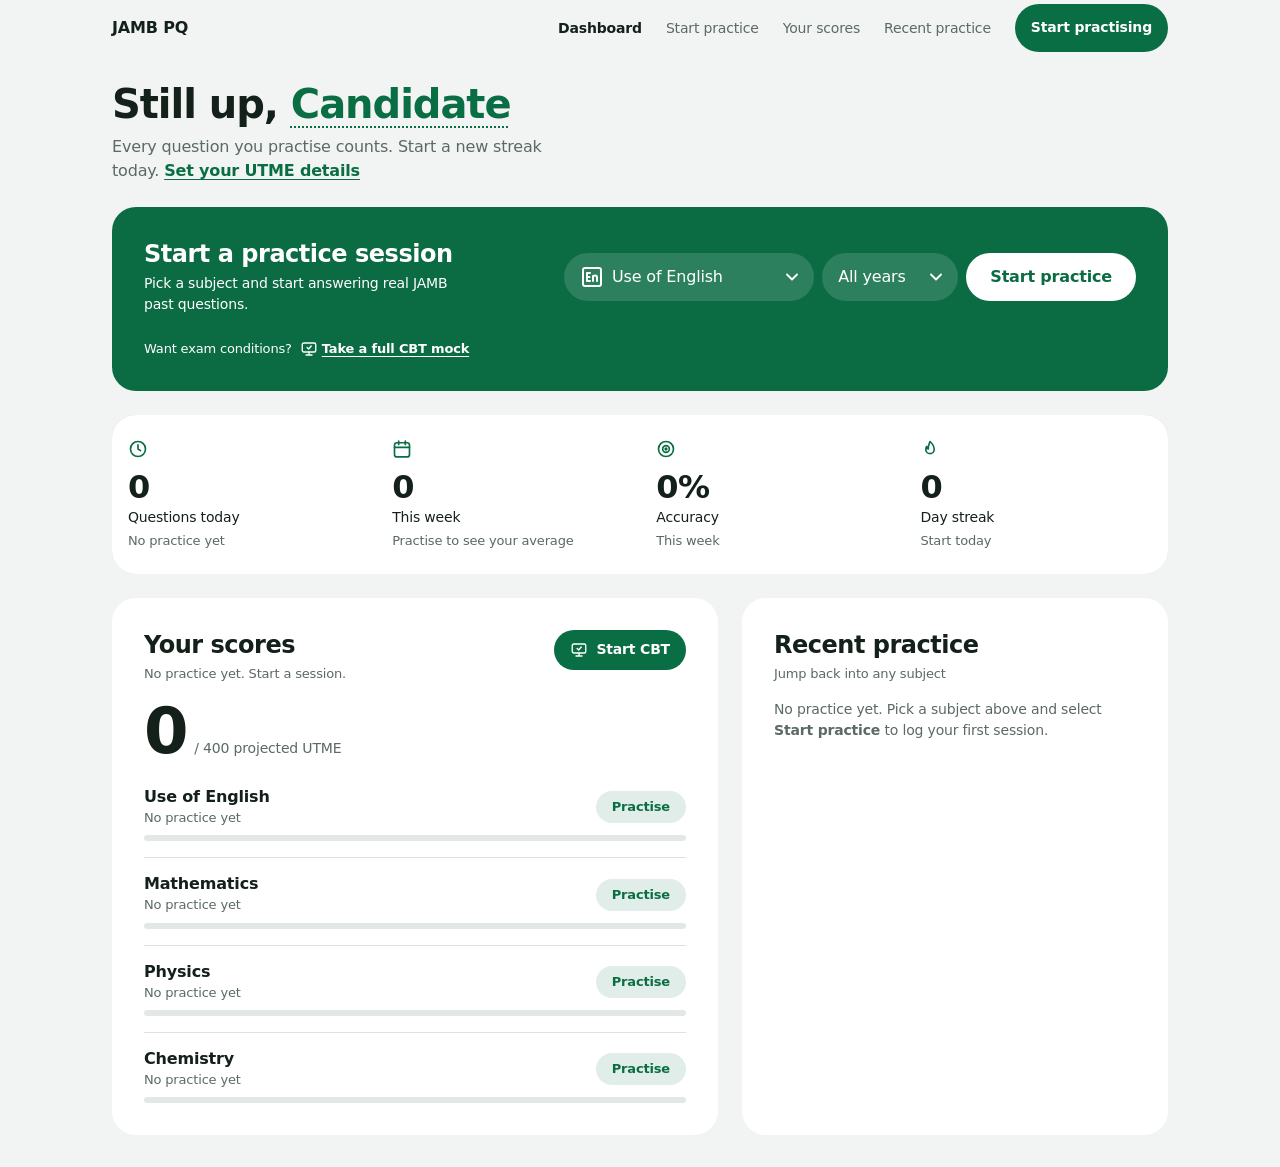
==== commit e100de5d: "dashboard ui Optimize" ====
--- a/dashboard/index.html
+++ b/dashboard/index.html
@@ -12,1235 +12,38 @@
   <meta name="apple-mobile-web-app-capable" content="yes">
   <meta name="apple-mobile-web-app-title" content="JAMB PQ">
   <title>Dashboard · JAMB PQ</title>
-  <meta name="description"
-    content="Your JAMB PQ dashboard: recent practice, scores, quick practice and full CBT mocks in one place.">
+  <meta name="description" content="Your JAMB PQ dashboard: recent practice, scores, quick practice and full CBT mocks in one place.">
   <link rel="icon" href="./img/icon.png">
   <link rel="apple-touch-icon" href="./img/icon.png">
   <link rel="manifest" href="./manifest.json">
+
+  <!-- Enables the .js-only fade-in styles (before first paint, so there's no flash) -->
   <script>document.documentElement.classList.add('js');</script>
-  <style>
-    /* ===== Tokens (8px base, 12-column grid) ===== */
-    :root {
-      --bg: #f1f4f2;
-      --surface: #fff;
-      --label: #14201a;
-      --label-2: #5b6a62;
-      --sep: rgba(20, 50, 35, .14);
-      --fill: rgba(60, 90, 72, .14);
-      --primary: #0a6e44;
-      --primary-hover: #085a38;
-      --primary-soft: rgba(10, 110, 68, .12);
-      --on-primary: #fff;
-      --hero-bg: #0b6b43;
-      --ok: #1e7a34;
-      --warn: #9a5b00;
-      --bad: #d70015;
-      --bar-bg: color-mix(in srgb, var(--bg) 78%, transparent);
-      --font: -apple-system, BlinkMacSystemFont, "SF Pro Text", system-ui, "Segoe UI", Roboto, Helvetica, Arial, sans-serif;
-      --fs-display: clamp(2rem, 1.5rem + 2vw, 2.5rem);
-      --fs-heading: 1.5rem;
-      --fs-small: .875rem;
-      --fs-caption: .8125rem;
-      --s1: .25rem;
-      --s2: .5rem;
-      --s3: 1rem;
-      --s4: 1.5rem;
-      --s5: 2rem;
-      --margin: 1rem;
-      --gutter: 1rem;
-      --container: 1040px;
-      --bar-h: 3.5rem;
-      --tab-h: 3.5rem;
-      --tap: 3rem;
-      --r-card: 1.5rem;
-      --r-icon: .75rem;
-      --r-pill: 999px;
-      --ease: .2s ease;
-    }
 
-    @media (prefers-color-scheme:dark) {
-      :root {
-        --bg: #08110c;
-        --surface: #121f18;
-        --label: #f2f7f4;
-        --label-2: #9db0a5;
-        --sep: rgba(120, 160, 135, .24);
-        --fill: rgba(120, 150, 130, .3);
-        /* FIX: bright green buttons need dark text and a lighter (not darker) hover */
-        --primary: #30d158;
-        --primary-hover: #5be07c;
-        --primary-soft: rgba(48, 209, 88, .16);
-        --on-primary: #04170c;
-        --hero-bg: #14573a;
-        --ok: #30d158;
-        --warn: #ffd60a;
-        --bad: #ff453a
-      }
-    }
-
-    @media (min-width:600px) {
-      :root {
-        --margin: 1.5rem;
-        --gutter: 1.5rem
-      }
-    }
-
-    @media (min-width:1024px) {
-      :root {
-        --margin: 2rem
-      }
-    }
-
-    @media (min-width:1280px) {
-      :root {
-        --container: 1120px
-      }
-    }
-
-    /* ===== Base ===== */
-    *,
-    *::before,
-    *::after {
-      box-sizing: border-box
-    }
-
-    * {
-      margin: 0
-    }
-
-    [hidden] {
-      display: none !important
-    }
-
-    html {
-      scroll-behavior: smooth;
-      -webkit-text-size-adjust: 100%;
-      text-size-adjust: 100%;
-      scroll-padding-top: calc(var(--bar-h) + env(safe-area-inset-top, 0px) + var(--s3))
-    }
-
-    body {
-      font: 1rem/1.5 var(--font);
-      letter-spacing: -.011em;
-      background: var(--bg);
-      color: var(--label);
-      overflow-x: hidden;
-      -webkit-font-smoothing: antialiased;
-      padding-bottom: calc(var(--tab-h) + env(safe-area-inset-bottom, 0px))
-    }
-
-    img {
-      max-width: 100%;
-      height: auto;
-      display: block
-    }
-
-    a {
-      color: inherit
-    }
-
-    ul {
-      list-style: none;
-      padding: 0
-    }
-
-    p {
-      text-wrap: pretty
-    }
-
-    h1,
-    h2 {
-      text-wrap: balance
-    }
-
-    :focus-visible {
-      outline: 3px solid var(--primary);
-      outline-offset: 2px
-    }
-
-    .hero-cta :focus-visible {
-      outline-color: #fff
-    }
-
-    main:focus {
-      outline: none
-    }
-
-    .wrap {
-      width: 100%;
-      max-width: var(--container);
-      margin-inline: auto;
-      padding-inline: max(var(--margin), env(safe-area-inset-left, 0px)) max(var(--margin), env(safe-area-inset-right, 0px))
-    }
-
-    .row {
-      display: grid;
-      grid-template-columns: repeat(12, minmax(0, 1fr));
-      column-gap: var(--gutter);
-      row-gap: var(--s4)
-    }
-
-    .row>* {
-      grid-column: 1/-1
-    }
-
-    .sr-only {
-      position: absolute;
-      width: 1px;
-      height: 1px;
-      margin: -1px;
-      padding: 0;
-      overflow: hidden;
-      clip: rect(0 0 0 0);
-      white-space: nowrap;
-      border: 0
-    }
-
-    .skip-link {
-      position: absolute;
-      left: var(--s3);
-      top: -4rem;
-      z-index: 40;
-      padding: var(--s2) var(--s3);
-      background: var(--surface);
-      color: var(--primary);
-      font-weight: 600;
-      border-radius: var(--r-pill)
-    }
-
-    .skip-link:focus {
-      top: var(--s2)
-    }
-
-    /* ===== Components ===== */
-    .btn {
-      display: inline-flex;
-      align-items: center;
-      justify-content: center;
-      gap: var(--s2);
-      min-height: var(--tap);
-      padding: var(--s2) var(--s4);
-      background: var(--primary);
-      color: var(--on-primary);
-      font: 600 1rem/1.25 var(--font);
-      letter-spacing: inherit;
-      text-align: center;
-      text-decoration: none;
-      border: 0;
-      border-radius: var(--r-pill);
-      cursor: pointer;
-      transition: background var(--ease), transform var(--ease), opacity var(--ease)
-    }
-
-    .btn:active {
-      transform: scale(.97);
-      opacity: .85
-    }
-
-    .btn-sm {
-      min-height: 2.5rem;
-      padding: var(--s2) var(--s3);
-      font-size: var(--fs-small)
-    }
-
-    .btn.ghost {
-      background: var(--fill);
-      color: var(--label)
-    }
-
-    .btn-mini {
-      position: relative;
-      display: inline-flex;
-      align-items: center;
-      justify-content: center;
-      min-height: 2rem;
-      padding: var(--s1) var(--s3);
-      background: var(--primary-soft);
-      color: var(--primary);
-      font: 600 var(--fs-caption)/1.25 var(--font);
-      letter-spacing: inherit;
-      white-space: nowrap;
-      border: 0;
-      border-radius: var(--r-pill);
-      cursor: pointer;
-      transition: background var(--ease), transform var(--ease)
-    }
-
-    .btn-mini::after {
-      content: "";
-      position: absolute;
-      inset: -.5rem -.25rem
-    }
-
-    .btn-mini:active {
-      transform: scale(.96)
-    }
-
-    .card {
-      padding: var(--s4);
-      background: var(--surface);
-      border-radius: var(--r-card)
-    }
-
-    .card-head {
-      display: flex;
-      align-items: flex-start;
-      justify-content: space-between;
-      gap: var(--s3);
-      margin-bottom: var(--s3)
-    }
-
-    .card-head h2 {
-      font-size: var(--fs-heading);
-      font-weight: 700;
-      line-height: 1.25;
-      letter-spacing: -.02em
-    }
-
-    .card-hint {
-      margin-top: var(--s1);
-      font-size: var(--fs-caption);
-      color: var(--label-2)
-    }
-
-    .track {
-      height: .375rem;
-      background: var(--fill);
-      border-radius: var(--r-pill);
-      overflow: hidden
-    }
-
-    .track i {
-      display: block;
-      height: 100%;
-      background: var(--primary);
-      border-radius: var(--r-pill);
-      transition: width .6s cubic-bezier(.2, .8, .2, 1)
-    }
-
-    .track i.good {
-      background: var(--ok)
-    }
-
-    .track i.mid {
-      background: var(--warn)
-    }
-
-    .track i.bad {
-      background: var(--bad)
-    }
-
-    .ic {
-      width: 1.125rem;
-      height: 1.125rem;
-      flex: none;
-      fill: none;
-      stroke: currentColor;
-      stroke-width: 1.8;
-      stroke-linecap: round;
-      stroke-linejoin: round
-    }
-
-    .empty {
-      font-size: var(--fs-small);
-      color: var(--label-2)
-    }
-
-    .notice {
-      padding: var(--s3);
-      background: var(--surface);
-      border: .5px solid var(--sep);
-      border-left: 4px solid var(--warn);
-      border-radius: var(--r-icon);
-      font-size: var(--fs-small)
-    }
-
-    /* ===== Header and tab bar ===== */
-    header {
-      position: sticky;
-      top: 0;
-      z-index: 20;
-      padding-top: env(safe-area-inset-top, 0px);
-      background: var(--bar-bg);
-      -webkit-backdrop-filter: saturate(180%) blur(20px);
-      backdrop-filter: saturate(180%) blur(20px);
-      border-bottom: .5px solid transparent;
-      transition: border-color var(--ease)
-    }
-
-    header.scrolled {
-      border-bottom-color: var(--sep)
-    }
-
-    nav {
-      display: flex;
-      align-items: center;
-      justify-content: space-between;
-      height: var(--bar-h);
-      gap: var(--s3)
-    }
-
-    .logo {
-      display: flex;
-      align-items: center;
-      gap: var(--s2);
-      min-height: var(--tap);
-      font-weight: 600;
-      text-decoration: none
-    }
-
-    .logo img {
-      width: 2rem;
-      height: 2rem;
-      border-radius: var(--r-icon);
-      background: var(--primary);
-      object-fit: cover;
-      flex: none
-    }
-
-    .nav-list {
-      display: none;
-      align-items: center;
-      gap: var(--s4)
-    }
-
-    .nav-list a {
-      font-size: var(--fs-small);
-      color: var(--label-2);
-      text-decoration: none;
-      transition: color var(--ease)
-    }
-
-    .nav-list li:last-child a {
-      padding: var(--s2) var(--s3);
-      background: var(--primary);
-      color: var(--on-primary);
-      font-weight: 600;
-      border-radius: var(--r-pill)
-    }
-
-    .nav-list a[aria-current="true"] {
-      color: var(--label);
-      font-weight: 600
-    }
-
-    .tabbar {
-      position: fixed;
-      left: 0;
-      right: 0;
-      bottom: 0;
-      z-index: 20;
-      display: flex;
-      justify-content: space-around;
-      padding: 0 var(--margin) env(safe-area-inset-bottom, 0px);
-      background: var(--bar-bg);
-      -webkit-backdrop-filter: saturate(180%) blur(20px);
-      backdrop-filter: saturate(180%) blur(20px);
-      border-top: .5px solid var(--sep)
-    }
-
-    .tabbar a {
-      flex: 1;
-      display: flex;
-      flex-direction: column;
-      align-items: center;
-      justify-content: center;
-      gap: 2px;
-      min-height: var(--tab-h);
-      color: var(--label-2);
-      font-size: .6875rem;
-      font-weight: 500;
-      text-decoration: none
-    }
-
-    .tabbar svg {
-      width: 1.5rem;
-      height: 1.5rem;
-      fill: none;
-      stroke: currentColor;
-      stroke-width: 1.8;
-      stroke-linecap: round;
-      stroke-linejoin: round
-    }
-
-    .tabbar a[aria-current="true"],
-    .tabbar a:active {
-      color: var(--primary)
-    }
-
-    /* ===== Page sections ===== */
-    main {
-      padding-block: var(--s3) var(--s5)
-    }
-
-    .hello {
-      padding-top: var(--s2)
-    }
-
-    .hello h1 {
-      font-size: var(--fs-display);
-      font-weight: 700;
-      line-height: 1.15;
-      letter-spacing: -.026em
-    }
-
-    .hello .line {
-      margin-top: var(--s2);
-      max-width: 60ch;
-      color: var(--label-2)
-    }
-
-    .name,
-    .linkbtn {
-      background: none;
-      border: 0;
-      padding: 0;
-      font: inherit;
-      letter-spacing: inherit;
-      color: var(--primary);
-      cursor: pointer;
-      text-decoration: underline dotted;
-      text-underline-offset: .2em;
-      text-decoration-thickness: 2px
-    }
-
-    .linkbtn {
-      font-weight: 600;
-      text-decoration-style: solid;
-      text-decoration-thickness: 1px
-    }
-
-    .hero-cta {
-      display: flex;
-      flex-direction: column;
-      gap: var(--s3);
-      padding: var(--s4);
-      background: var(--hero-bg);
-      color: #fff;
-      border-radius: var(--r-card)
-    }
-
-    .hero-cta h2 {
-      margin-bottom: var(--s1);
-      font-size: var(--fs-heading);
-      font-weight: 700;
-      line-height: 1.25;
-      letter-spacing: -.02em
-    }
-
-    .hero-cta .intro {
-      max-width: 48ch;
-      font-size: var(--fs-small)
-    }
-
-    .hero-cta .act {
-      display: flex;
-      flex-direction: column;
-      gap: var(--s2)
-    }
-
-    .btn-cta {
-      background: #fff;
-      color: var(--hero-bg)
-    }
-
-    .hero-cta .hint {
-      display: flex;
-      flex-wrap: wrap;
-      align-items: center;
-      gap: var(--s1) var(--s2);
-      font-size: var(--fs-caption)
-    }
-
-    .hero-cta .hint a {
-      display: inline-flex;
-      align-items: center;
-      gap: var(--s1);
-      font-weight: 600;
-      text-underline-offset: 3px
-    }
-
-    .stats {
-      display: grid;
-      grid-template-columns: repeat(2, minmax(0, 1fr));
-      gap: .5px;
-      background: var(--sep);
-      border-radius: var(--r-card);
-      overflow: hidden
-    }
-
-    .stat {
-      padding: var(--s3);
-      background: var(--surface)
-    }
-
-    .stat-icon {
-      display: inline-flex;
-      width: 1.25rem;
-      height: 1.25rem;
-      margin-bottom: var(--s2);
-      color: var(--primary)
-    }
-
-    .stat-icon svg {
-      width: 100%;
-      height: 100%;
-      fill: none;
-      stroke: currentColor;
-      stroke-width: 2;
-      stroke-linecap: round;
-      stroke-linejoin: round
-    }
-
-    .stat-value {
-      display: block;
-      font-size: 2rem;
-      font-weight: 700;
-      line-height: 1.25;
-      letter-spacing: -.02em;
-      font-variant-numeric: tabular-nums
-    }
-
-    .stat-label {
-      display: block;
-      font-size: var(--fs-small);
-      font-weight: 500
-    }
-
-    .stat-hint {
-      display: block;
-      margin-top: var(--s1);
-      font-size: var(--fs-caption);
-      line-height: 1.4;
-      color: var(--label-2)
-    }
-
-    /* FIX: cards are direct children of the 12-column grid, so the spans below work */
-    .big {
-      display: flex;
-      align-items: baseline;
-      flex-wrap: wrap;
-      gap: var(--s2);
-      margin-bottom: var(--s4)
-    }
-
-    .big b {
-      font-size: clamp(3rem, 2.4rem + 2.4vw, 4rem);
-      font-weight: 700;
-      line-height: 1;
-      letter-spacing: -.035em;
-      font-variant-numeric: tabular-nums
-    }
-
-    .big span {
-      font-size: var(--fs-small);
-      font-weight: 500;
-      color: var(--label-2)
-    }
-
-    .sub {
-      display: grid;
-      grid-template-columns: minmax(0, 1fr) auto;
-      column-gap: var(--s3);
-      align-items: center;
-      padding-block: var(--s3);
-      border-top: .5px solid var(--sep)
-    }
-
-    .sub:first-child {
-      padding-top: 0;
-      border-top: 0
-    }
-
-    .sub:last-child {
-      padding-bottom: 0
-    }
-
-    .subj-name {
-      grid-column: 1;
-      font-weight: 600;
-      line-height: 1.3
-    }
-
-    .sub-pct {
-      grid-column: 1;
-      font-size: var(--fs-caption);
-      color: var(--label-2);
-      font-variant-numeric: tabular-nums
-    }
-
-    .sub .btn-mini {
-      grid-column: 2;
-      grid-row: 1/span 2
-    }
-
-    .sub .track {
-      grid-column: 1/-1;
-      margin-top: var(--s2)
-    }
-
-    .res {
-      display: flex;
-      align-items: center;
-      gap: var(--s3);
-      padding-block: var(--s3)
-    }
-
-    .res+.res {
-      border-top: .5px solid var(--sep)
-    }
-
-    .res:first-child {
-      padding-top: 0
-    }
-
-    .res:last-child {
-      padding-bottom: 0
-    }
-
-    .subj-icon {
-      display: grid;
-      place-items: center;
-      flex: none;
-      width: 2.5rem;
-      height: 2.5rem;
-      font-size: 1.25rem;
-      line-height: 1;
-      background: var(--primary-soft);
-      border-radius: var(--r-icon)
-    }
-
-    .res-info {
-      flex: 1;
-      min-width: 0
-    }
-
-    .res-head {
-      display: flex;
-      align-items: baseline;
-      justify-content: space-between;
-      gap: var(--s2)
-    }
-
-    .res-head b {
-      min-width: 0;
-      font-weight: 600;
-      overflow: hidden;
-      text-overflow: ellipsis;
-      white-space: nowrap
-    }
-
-    .score {
-      flex: none;
-      font-weight: 600;
-      font-variant-numeric: tabular-nums
-    }
-
-    .score.good,
-    .trend.up {
-      color: var(--ok)
-    }
-
-    .score.mid {
-      color: var(--warn)
-    }
-
-    .score.bad,
-    .trend.down {
-      color: var(--bad)
-    }
-
-    .res small {
-      display: block;
-      margin-top: 2px;
-      font-size: var(--fs-caption);
-      line-height: 1.4;
-      color: var(--label-2)
-    }
-
-    .trend {
-      font-weight: 600
-    }
-
-    .go-ic {
-      display: none
-    }
-
-    /* ===== Subject picker ===== */
-    .picker {
-      position: relative
-    }
-
-    .picker-btn {
-      display: flex;
-      align-items: center;
-      gap: var(--s2);
-      width: 100%;
-      min-height: var(--tap);
-      padding: var(--s2) var(--s3);
-      background: rgba(255, 255, 255, .14);
-      color: #fff;
-      font: 500 1rem/1.25 var(--font);
-      letter-spacing: inherit;
-      text-align: left;
-      border: 0;
-      border-radius: var(--r-pill);
-      cursor: pointer;
-      transition: background var(--ease)
-    }
-
-    .picker-icon {
-      flex: none;
-      font-size: 1.25rem;
-      line-height: 1
-    }
-
-    .picker-text {
-      flex: 1;
-      min-width: 0;
-      overflow: hidden;
-      text-overflow: ellipsis;
-      white-space: nowrap
-    }
-
-    .picker-btn svg {
-      width: .75rem;
-      height: .5rem;
-      flex: none;
-      fill: none;
-      stroke: currentColor;
-      stroke-width: 1.8;
-      stroke-linecap: round;
-      stroke-linejoin: round;
-      transition: transform var(--ease)
-    }
-
-    /* ===== Year select ===== */
-    .year-select {
-      -webkit-appearance: none;
-      appearance: none;
-      display: block;
-      width: 100%;
-      min-height: var(--tap);
-      padding: var(--s2) 2.25rem var(--s2) var(--s3);
-      background-color: rgba(255, 255, 255, .14);
-      background-image: url("data:image/svg+xml,%3Csvg xmlns='http://www.w3.org/2000/svg' viewBox='0 0 12 8' fill='none' stroke='white' stroke-width='1.8' stroke-linecap='round' stroke-linejoin='round'%3E%3Cpath d='M1 1.5l5 5 5-5'/%3E%3C/svg%3E");
-      background-repeat: no-repeat;
-      background-position: right var(--s3) center;
-      background-size: .75rem;
-      color: #fff;
-      font: 500 1rem/1.25 var(--font);
-      letter-spacing: inherit;
-      border: 0;
-      border-radius: var(--r-pill);
-      cursor: pointer;
-      transition: background-color var(--ease);
-    }
-
-    .year-select option {
-      color: var(--label);
-      background: var(--surface);
-    }
-
-    .picker-btn[aria-expanded="true"] svg {
-      transform: rotate(180deg)
-    }
-
-    .picker-menu {
-      position: absolute;
-      left: 0;
-      right: 0;
-      top: calc(100% + var(--s2));
-      z-index: 30;
-      max-height: 18rem;
-      overflow-y: auto;
-      padding: var(--s1);
-      background: var(--surface);
-      color: var(--label);
-      border: .5px solid var(--sep);
-      border-radius: 1rem;
-      box-shadow: 0 16px 40px rgba(0, 0, 0, .25)
-    }
-
-    .picker.up .picker-menu {
-      top: auto;
-      bottom: calc(100% + var(--s2))
-    }
-
-    .picker-opt {
-      display: flex;
-      align-items: center;
-      gap: var(--s3);
-      min-height: var(--tap);
-      padding: var(--s1) var(--s3) var(--s1) var(--s2);
-      border-radius: .75rem;
-      cursor: pointer
-    }
-
-    .picker-opt.active {
-      background: var(--fill)
-    }
-
-    .picker-opt[aria-selected="true"] {
-      background: var(--primary-soft)
-    }
-
-    .opt-icon {
-      display: grid;
-      place-items: center;
-      flex: none;
-      width: 2rem;
-      height: 2rem;
-      font-size: 1.1rem;
-      line-height: 1;
-      background: var(--primary-soft);
-      border-radius: .5rem
-    }
-
-    .opt-name {
-      flex: 1;
-      min-width: 0;
-      font-weight: 500;
-      overflow: hidden;
-      text-overflow: ellipsis;
-      white-space: nowrap
-    }
-
-    .picker-opt[aria-selected="true"] .opt-name {
-      font-weight: 600
-    }
-
-    .opt-meta {
-      flex: none;
-      font-size: var(--fs-caption);
-      color: var(--label-2);
-      font-variant-numeric: tabular-nums
-    }
-
-    /* ===== Details dialog ===== */
-    dialog {
-      width: min(24rem, calc(100% - 2rem));
-      max-height: calc(100dvh - 2rem);
-      overflow-y: auto;
-      padding: var(--s4);
-      background: var(--surface);
-      color: var(--label);
-      border: 0;
-      border-radius: var(--r-card);
-      box-shadow: 0 24px 64px rgba(0, 0, 0, .3)
-    }
-
-    dialog::backdrop {
-      background: rgba(0, 0, 0, .4);
-      -webkit-backdrop-filter: blur(4px);
-      backdrop-filter: blur(4px)
-    }
-
-    dialog h2 {
-      margin-bottom: var(--s3);
-      font-size: var(--fs-heading);
-      font-weight: 700;
-      letter-spacing: -.02em
-    }
-
-    .field {
-      display: block;
-      margin-bottom: var(--s3);
-      font-size: var(--fs-caption);
-      font-weight: 600;
-      color: var(--label-2)
-    }
-
-    .field>* {
-      margin-top: var(--s1)
-    }
-
-    dialog input,
-    dialog select {
-      display: block;
-      width: 100%;
-      min-height: var(--tap);
-      padding: var(--s2) var(--s3);
-      background: var(--fill);
-      color: var(--label);
-      font: 400 1rem/1.25 var(--font);
-      letter-spacing: inherit;
-      border: 0;
-      border-radius: var(--r-icon)
-    }
-
-    .dlg-note {
-      margin-bottom: var(--s3);
-      font-size: var(--fs-caption);
-      color: var(--label-2)
-    }
-
-    .dlg-error {
-      margin-bottom: var(--s3);
-      font-size: var(--fs-small);
-      font-weight: 600;
-      color: var(--bad)
-    }
-
-    /* Save comes first in the DOM so Enter saves; row-reverse shows Cancel on the left */
-    .dlg-actions {
-      display: flex;
-      flex-direction: row-reverse;
-      gap: var(--s2)
-    }
-
-    .dlg-actions .btn {
-      flex: 1
-    }
-
-    /* ===== Phones ===== */
-    @media (max-width:599px) {
-      .card {
-        padding: var(--s3)
-      }
-
-      .card-head h2 {
-        font-size: 1.25rem
-      }
-
-      .big {
-        margin-bottom: var(--s3)
-      }
-    }
-
-    @media (max-width:479px) {
-      .btn-go {
-        width: 2rem;
-        padding: 0
-      }
-
-      .btn-go::after {
-        inset: -.5rem
-      }
-
-      .btn-go .go-text {
-        display: none
-      }
-
-      .btn-go .go-ic {
-        display: block
-      }
-
-      .res {
-        gap: var(--s2)
-      }
-    }
-
-    .nav-start {
-      display: inline-flex
-    }
-
-    /* ===== Hover (pointer devices only) ===== */
-    @media (hover:hover) {
-
-      .btn:hover,
-      .nav-list li:last-child a:hover {
-        background: var(--primary-hover);
-        color: var(--on-primary)
-      }
-
-      .btn.ghost:hover {
-        background: var(--sep);
-        color: var(--label)
-      }
-
-      .btn-cta:hover {
-        background: rgba(255, 255, 255, .9);
-        color: var(--hero-bg)
-      }
-
-      .btn-mini:hover {
-        background: color-mix(in srgb, var(--primary) 22%, transparent)
-      }
-
-      .nav-list a:hover {
-        color: var(--label)
-      }
-
-      .name:hover,
-      .linkbtn:hover {
-        opacity: .7
-      }
-
-      .picker-btn:hover {
-        background: rgba(255, 255, 255, .2)
-      }
-
-      .picker-opt:hover {
-        background: var(--fill)
-      }
-
-      .year-select:hover {
-        background-color: rgba(255, 255, 255, .2)
-      }
-    }
-
-    /* ===== Breakpoints ===== */
-    @media (min-width:600px) {
-      .hero-cta {
-        padding: var(--s5)
-      }
-
-      .hero-cta .act {
-        flex-direction: row;
-        align-items: center
-      }
-
-      .picker {
-        flex: 1;
-        min-width: 0
-      }
-
-      .stats {
-        grid-template-columns: repeat(4, minmax(0, 1fr))
-      }
-
-      .stat {
-        padding: var(--s4) var(--s3)
-      }
-
-      .card {
-        padding: var(--s5)
-      }
-
-      .hero-cta .act {
-        flex-direction: row;
-        flex-wrap: wrap;
-        align-items: center
-      }
-
-      .picker {
-        flex: 1 1 12rem;
-        min-width: 0
-      }
-
-      .year-field {
-        flex: 0 0 8.5rem
-      }
-    }
-
-    @media (min-width:768px) {
-      body {
-        padding-bottom: env(safe-area-inset-bottom, 0px)
-      }
-
-      .tabbar,
-      .nav-start {
-        display: none
-      }
-
-      .nav-list {
-        display: flex
-      }
-
-      .hero-cta {
-        flex-direction: row;
-        flex-wrap: wrap;
-        align-items: center;
-        justify-content: space-between;
-        gap: var(--s4)
-      }
-
-      .hero-cta .intro-wrap {
-        flex: 1 1 304px;
-        min-width: 0
-      }
-
-      .hero-cta .act {
-        flex: 1 1 384px;
-        justify-content: flex-end
-      }
-
-      .picker {
-        min-width: 14rem
-      }
-
-      .hero-cta .hint {
-        flex-basis: 100%
-      }
-
-      #scores,
-      #recent {
-        grid-column: span 6
-      }
-
-      .hero-cta .act {
-        flex: 1 1 30rem;
-        justify-content: flex-end
-      }
-
-      .picker {
-        min-width: 12rem
-      }
-    }
-
-    @media (min-width:1024px) {
-      #scores {
-        grid-column: span 7
-      }
-
-      #recent {
-        grid-column: span 5
-      }
-    }
-
-    @media (max-height:480px) and (orientation:landscape) {
-      :root {
-        --bar-h: 3rem
-      }
-    }
-
-    /* ===== Motion ===== */
-    .js .fade-in {
-      opacity: 0;
-      transform: translateY(8px);
-      transition: opacity .6s ease, transform .6s cubic-bezier(.2, .8, .2, 1)
-    }
-
-    .js .fade-in.in {
-      opacity: 1;
-      transform: none
-    }
-
-    @media (prefers-reduced-motion:reduce) {
-      html {
-        scroll-behavior: auto
-      }
-
-      *,
-      *::before,
-      *::after {
-        transition: none !important;
-        animation: none !important
-      }
-
-      .js .fade-in {
-        opacity: 1;
-        transform: none
-      }
-    }
-  </style>
+  <!-- Styles: order matters (tokens first) -->
+  <link rel="stylesheet" href="./css/tokens.css">
+  <link rel="stylesheet" href="./css/base.css">
+  <link rel="stylesheet" href="./css/components.css">
+  <link rel="stylesheet" href="./css/custom-select.css">
+  <link rel="stylesheet" href="./css/dashboard.css">
 </head>
 
 <body>
+  <!-- Shared SVG symbol: <svg><use href="#i-cbt"/></svg> -->
   <svg width="0" height="0" style="position:absolute" aria-hidden="true" focusable="false">
     <symbol id="i-cbt" viewBox="0 0 24 24">
       <rect x="3" y="4" width="18" height="12" rx="2" />
       <path d="M8 20h8M12 16v4M9.5 10l2 2 3.5-4" />
     </symbol>
   </svg>
+
   <a class="skip-link" href="#main">Skip to content</a>
 
+  <!-- ===== Header ===== -->
   <header id="mainHeader">
     <div class="wrap">
       <nav aria-label="Main">
-        <a class="logo" href="#main"><img src="./img/icon-192.png" width="44" height="44" alt=""
-            onerror="this.remove()">JAMB PQ</a>
+        <a class="logo" href="#main"><img src="./img/icon-192.png" width="44" height="44" alt="" onerror="this.remove()">JAMB PQ</a>
         <ul class="nav-list">
           <li><a href="#main">Dashboard</a></li>
           <li><a href="#start">Start practice</a></li>
@@ -1255,99 +58,67 @@
 
   <main id="main" tabindex="-1">
     <div class="wrap row">
-      <p class="notice" id="storageNote" role="status" hidden>Your progress can’t be saved in this browser. Turn off
-        private browsing or allow site data, then reload to keep your scores.</p>
 
+      <!-- Shown by js/main.js when localStorage is blocked -->
+      <p class="notice" id="storageNote" role="status" hidden>Your progress can’t be saved in this browser. Turn off private browsing or allow site data, then reload to keep your scores.</p>
+
+      <!-- ===== Greeting (views/greeting.js) ===== -->
       <section class="hello fade-in" aria-labelledby="hi">
-        <h1 id="hi"><span id="hiGreet">Hello</span>, <button class="name" id="name" type="button"
-            title="Change your details">Candidate</button></h1>
-        <p class="line"><span id="lineText"></span> <button class="linkbtn" id="setDate" type="button" hidden>Set your
-            UTME date</button></p>
+        <h1 id="hi"><span id="hiGreet">Hello</span>, <button class="name" id="name" type="button" title="Change your details">Candidate</button></h1>
+        <p class="line"><span id="lineText"></span> <button class="linkbtn" id="setDate" type="button" hidden>Set your UTME details</button></p>
       </section>
 
+      <!-- ===== Start practice (views/start-practice.js) ===== -->
       <section class="hero-cta fade-in" id="start" aria-labelledby="startHeading">
         <div class="intro-wrap">
           <h2 id="startHeading">Start a practice session</h2>
           <p class="intro" id="goHint">Pick a subject and start answering real JAMB past questions.</p>
         </div>
+
         <div class="act">
-
-          <div class="picker" id="picker">
-
-            <span class="sr-only" id="pLabel">Subject</span>
-            <button class="picker-btn" id="pBtn" type="button" role="combobox" aria-haspopup="listbox"
-              aria-expanded="false" aria-controls="pMenu" aria-labelledby="pLabel pText">
-              <span class="picker-icon" id="pIcon" aria-hidden="true"></span>
-              <span class="picker-text" id="pText"></span>
-              <svg viewBox="0 0 12 8" aria-hidden="true">
-                <path d="M1 1.5l5 5 5-5" />
-              </svg>
-            </button>
-
-            <ul class="picker-menu" id="pMenu" role="listbox" aria-labelledby="pLabel" hidden></ul>
-          </div>
-
-          <div class="year-field">
-            <label class="sr-only" for="yearSel">Year</label>
-            <select class="year-select" id="yearSel"></select>
-          </div>
-
+          <!-- Both are filled in by the CustomSelect component -->
+          <div class="cselect--subject" id="subjectSelect"></div>
+          <div class="cselect--year" id="yearSelect"></div>
           <button class="btn btn-cta" id="pGo" type="button">Start practice</button>
         </div>
-        <p class="hint">Want exam conditions? <a href="practice.html?mode=cbt"><svg class="ic" aria-hidden="true">
-              <use href="#i-cbt" />
-            </svg>Take a full CBT mock</a></p>
+
+        <p class="hint">Want exam conditions? <a href="practice.html?mode=cbt"><svg class="ic" aria-hidden="true"><use href="#i-cbt" /></svg>Take a full CBT mock</a></p>
       </section>
 
+      <!-- ===== Stats strip (views/stats.js) ===== -->
       <section class="stats fade-in" aria-label="Recent activity">
         <div class="stat">
-          <span class="stat-icon" aria-hidden="true"><svg viewBox="0 0 24 24">
-              <circle cx="12" cy="12" r="9" />
-              <path d="M12 7v5l3 2" />
-            </svg></span>
-          <b class="stat-value" id="sToday">0</b><span class="stat-label">Questions today</span><small class="stat-hint"
-            id="sTodayHint">No practice yet</small>
+          <span class="stat-icon" aria-hidden="true"><svg viewBox="0 0 24 24"><circle cx="12" cy="12" r="9" /><path d="M12 7v5l3 2" /></svg></span>
+          <b class="stat-value" id="sToday">0</b><span class="stat-label">Questions today</span><small class="stat-hint" id="sTodayHint">No practice yet</small>
         </div>
         <div class="stat">
-          <span class="stat-icon" aria-hidden="true"><svg viewBox="0 0 24 24">
-              <rect x="3" y="4.5" width="18" height="17" rx="3" />
-              <path d="M8 2.5v4M16 2.5v4M3 10h18" />
-            </svg></span>
-          <b class="stat-value" id="sWeek">0</b><span class="stat-label">This week</span><small class="stat-hint"
-            id="sWeekHint">Practise to see your average</small>
+          <span class="stat-icon" aria-hidden="true"><svg viewBox="0 0 24 24"><rect x="3" y="4.5" width="18" height="17" rx="3" /><path d="M8 2.5v4M16 2.5v4M3 10h18" /></svg></span>
+          <b class="stat-value" id="sWeek">0</b><span class="stat-label">This week</span><small class="stat-hint" id="sWeekHint">Practise to see your average</small>
         </div>
         <div class="stat">
-          <span class="stat-icon" aria-hidden="true"><svg viewBox="0 0 24 24">
-              <circle cx="12" cy="12" r="9" />
-              <circle cx="12" cy="12" r="4" />
-              <circle cx="12" cy="12" r="1" />
-            </svg></span>
-          <b class="stat-value" id="sAcc">0%</b><span class="stat-label">Accuracy</span><small class="stat-hint"
-            id="sAccHint">This week</small>
+          <span class="stat-icon" aria-hidden="true"><svg viewBox="0 0 24 24"><circle cx="12" cy="12" r="9" /><circle cx="12" cy="12" r="4" /><circle cx="12" cy="12" r="1" /></svg></span>
+          <b class="stat-value" id="sAcc">0%</b><span class="stat-label">Accuracy</span><small class="stat-hint" id="sAccHint">This week</small>
         </div>
         <div class="stat">
-          <span class="stat-icon" aria-hidden="true"><svg viewBox="0 0 24 24">
-              <path d="M12 3s5 4.5 5 9.5a5 5 0 0 1-10 0c0-2 1-3.5 1-3.5s.5 2.5 2 3c-.5-2.5 2-9 2-9Z" />
-            </svg></span>
-          <b class="stat-value" id="sStreak">0</b><span class="stat-label">Day streak</span><small class="stat-hint"
-            id="sStreakHint">Start today</small>
+          <span class="stat-icon" aria-hidden="true"><svg viewBox="0 0 24 24"><path d="M12 3s5 4.5 5 9.5a5 5 0 0 1-10 0c0-2 1-3.5 1-3.5s.5 2.5 2 3c-.5-2.5 2-9 2-9Z" /></svg></span>
+          <b class="stat-value" id="sStreak">0</b><span class="stat-label">Day streak</span><small class="stat-hint" id="sStreakHint">Start today</small>
         </div>
       </section>
 
+      <!-- ===== Scores (views/scores.js) ===== -->
       <section class="card fade-in" id="scores" aria-labelledby="scoresTitle">
         <div class="card-head">
           <div>
             <h2 id="scoresTitle">Your scores</h2>
             <p class="card-hint" id="scoresHint">Average across practised subjects</p>
           </div>
-          <button class="btn btn-sm" id="startCbt" type="button"><svg class="ic" aria-hidden="true">
-              <use href="#i-cbt" />
-            </svg>Start CBT</button>
+          <button class="btn btn-sm" id="startCbt" type="button"><svg class="ic" aria-hidden="true"><use href="#i-cbt" /></svg>Start CBT</button>
         </div>
         <div class="big"><b id="proj">0</b><span>/ 400 projected UTME</span></div>
         <div id="subs"></div>
       </section>
 
+      <!-- ===== Recent practice (views/recent.js) ===== -->
       <section class="card fade-in" id="recent" aria-labelledby="recentTitle">
         <div class="card-head">
           <div>
@@ -1357,25 +128,19 @@
         </div>
         <ul id="rList"></ul>
       </section>
+
     </div>
   </main>
 
+  <!-- ===== Bottom tab bar (phones only) ===== -->
   <nav class="tabbar" aria-label="Sections">
-    <a href="#main"><svg viewBox="0 0 24 24" aria-hidden="true">
-        <path d="M3 11l9-8 9 8v9a1 1 0 0 1-1 1h-5v-6H9v6H4a1 1 0 0 1-1-1z" />
-      </svg>Home</a>
-    <a href="#start"><svg viewBox="0 0 24 24" aria-hidden="true">
-        <path d="M12 20h9M16.5 3.5a2.1 2.1 0 0 1 3 3L7 19l-4 1 1-4z" />
-      </svg>Practise</a>
-    <a href="#scores"><svg viewBox="0 0 24 24" aria-hidden="true">
-        <path d="M5 21V11M12 21V4M19 21v-7" />
-      </svg>Scores</a>
-    <a href="#recent"><svg viewBox="0 0 24 24" aria-hidden="true">
-        <circle cx="12" cy="12" r="9" />
-        <path d="M12 7v5l3 2" />
-      </svg>Recent</a>
+    <a href="#main"><svg viewBox="0 0 24 24" aria-hidden="true"><path d="M3 11l9-8 9 8v9a1 1 0 0 1-1 1h-5v-6H9v6H4a1 1 0 0 1-1-1z" /></svg>Home</a>
+    <a href="#start"><svg viewBox="0 0 24 24" aria-hidden="true"><path d="M12 20h9M16.5 3.5a2.1 2.1 0 0 1 3 3L7 19l-4 1 1-4z" /></svg>Practise</a>
+    <a href="#scores"><svg viewBox="0 0 24 24" aria-hidden="true"><path d="M5 21V11M12 21V4M19 21v-7" /></svg>Scores</a>
+    <a href="#recent"><svg viewBox="0 0 24 24" aria-hidden="true"><circle cx="12" cy="12" r="9" /><path d="M12 7v5l3 2" /></svg>Recent</a>
   </nav>
 
+  <!-- ===== Details dialog (views/details-dialog.js) ===== -->
   <dialog id="detailsDlg" aria-labelledby="dlgTitle">
     <form method="dialog" id="detailsForm">
       <h2 id="dlgTitle">Your details</h2>
@@ -1391,366 +156,8 @@
     </form>
   </dialog>
 
-  <script>
-    'use strict';
-
-    /* ---------- Config ---------- */
-    const PRACTICE_URL = 'practice.html';            // receives ?subject=&mode=practice|cbt
-    const STORE_KEY = 'jambpq-dashboard-v1';
-    const ENGLISH = 'Use of English';
-    const DEFAULT_COMBO = ['Mathematics', 'Physics', 'Chemistry'];
-    const DAY_MS = 864e5;
-    const SUBJECT_ICONS = {
-      'Use of English': '📖', 'Mathematics': '📐', 'Physics': '⚛️', 'Chemistry': '🧪', 'Biology': '🧬', 'Economics': '📊',
-      'Government': '🏛️', 'Literature in English': '📚', 'Commerce': '💼', 'Financial Accounting': '📒', 'Geography': '🌍',
-      'CRK': '✝️', 'IRK': '☪️', 'Agricultural Science': '🌾', 'Accounting': '📒'
-    };
-    const ELECTIVES = Object.keys(SUBJECT_ICONS).filter(s => s !== ENGLISH && s !== 'Accounting');
-
-    /* ---------- Helpers ---------- */
-    const $ = id => document.getElementById(id);
-    const ESC = { '&': '&amp;', '<': '&lt;', '>': '&gt;', '"': '&quot;', "'": '&#39;' };
-    const esc = s => String(s).replace(/[&<>"']/g, c => ESC[c]);
-    const pad = n => String(n).padStart(2, '0');
-    const dayKey = d => `${d.getFullYear()}-${pad(d.getMonth() + 1)}-${pad(d.getDate())}`;
-    const startOfDay = d => new Date(d.getFullYear(), d.getMonth(), d.getDate());
-    const daysAgo = n => { const d = new Date(); d.setDate(d.getDate() - n); return d; };
-    const dayNumber = d => Math.round(Date.UTC(d.getFullYear(), d.getMonth(), d.getDate()) / DAY_MS);
-    const percent = (c, n) => n ? Math.round(c / n * 100) : 0;
-    const sum = (list, key) => list.reduce((a, x) => a + x[key], 0);
-    const plural = (n, w) => `${n} ${w}${n === 1 ? '' : 's'}`;
-    const iconFor = name => SUBJECT_ICONS[name] || '📝';
-    const practiceUrl = (subject, year) =>
-      `${PRACTICE_URL}?subject=${encodeURIComponent(subject)}${year && year !== 'all' ? '&year=' + encodeURIComponent(year) : ''}&mode=practice`;
-    // const practiceUrl = subject => `${PRACTICE_URL}?subject=${encodeURIComponent(subject)}&mode=practice`;
-    // const practiceUrl = subject => `${PRACTICE_URL}?subject=${encodeURIComponent(subject)}&mode=practice`;
-    const validDate = v => typeof v === 'string' && /^\d{4}-\d{2}-\d{2}$/.test(v) ? v : '';
-
-
-
-    const FIRST_YEAR = 2020, LAST_YEAR = 2025;   // years you have questions for
-
-
-    /* ---------- State ---------- */
-    /* Open the page with ?demo to preview sample data (never saved) */
-    const DEMO = new URLSearchParams(location.search).has('demo');
-
-    function demoState() {
-      const mk = (ago, s, c, n, y) => ({ t: daysAgo(ago).getTime(), s, c, n, y });
-      return {
-        name: 'Ada', combo: DEFAULT_COMBO, examDate: dayKey(daysAgo(-175)), results: [
-          mk(6, ENGLISH, 38, 60, 2019), mk(5, 'Mathematics', 22, 40, 2018), mk(4, 'Physics', 25, 40, 2020), mk(4, 'Chemistry', 35, 40, 2017),
-          mk(3, ENGLISH, 42, 60, 2021), mk(2, 'Mathematics', 27, 40, 2019), mk(1, 'Physics', 29, 40, 2021), mk(1, 'Chemistry', 39, 40, 2020),
-          mk(0, ENGLISH, 45, 60, 2022), mk(0, 'Mathematics', 30, 40, 2022)]
-      };
-    }
-
-    function readStore() {
-      try { const v = JSON.parse(localStorage.getItem(STORE_KEY)); return v && typeof v === 'object' && !Array.isArray(v) ? v : {}; }
-      catch (e) { return {}; }
-    }
-
-    /* Always three unique electives, never English twice */
-    function normalizeCombo(list) {
-      const seen = new Set([ENGLISH]), out = [];
-      (Array.isArray(list) ? list : []).forEach(s => { if (typeof s === 'string' && s && !seen.has(s)) { seen.add(s); out.push(s); } });
-      DEFAULT_COMBO.forEach(s => { if (out.length < 3 && !seen.has(s)) { seen.add(s); out.push(s); } });
-      return out.slice(0, 3);
-    }
-
-    function loadState() {
-      if (DEMO) return demoState();
-      const s = readStore();
-      const results = (Array.isArray(s.results) ? s.results : [])
-        .filter(r => r && typeof r.s === 'string' && r.s && +r.n > 0 && Number.isFinite(+r.t))
-        .map(r => ({ ...r, t: +r.t, n: +r.n, c: Math.min(Math.max(+r.c || 0, 0), +r.n) }));   // clamp bad scores
-      return { name: typeof s.name === 'string' ? s.name : '', combo: normalizeCombo(s.combo), examDate: validDate(s.examDate || s.date), results };
-    }
-
-    let state = loadState();
-    const showStorageNote = () => { $('storageNote').hidden = false; };
-
-    /* Only writes the fields this page owns, merged into the latest stored data,
-       so results saved by the practice page (even in another tab) are never overwritten */
-    function saveState() {
-      if (DEMO) return;
-      try {
-        const latest = readStore();
-        latest.name = state.name; latest.combo = state.combo; latest.examDate = state.examDate;
-        delete latest.date;
-        localStorage.setItem(STORE_KEY, JSON.stringify(latest));
-      } catch (e) { showStorageNote(); }
-    }
-    if (!DEMO) { try { localStorage.setItem('jambpq-probe', '1'); localStorage.removeItem('jambpq-probe'); } catch (e) { showStorageNote(); } }
-
-    const subjects = () => [ENGLISH, ...state.combo];
-
-    /* ---------- Streaks and daily counts ---------- */
-    const practiceDays = () => new Set(state.results.map(r => dayKey(new Date(r.t))));
-    function currentStreak() {
-      const days = practiceDays();
-      let count = 0, i = days.has(dayKey(new Date())) ? 0 : 1;   // a streak stays alive until the day ends
-      while (days.has(dayKey(daysAgo(i)))) { count++; i++; }
-      return count;
-    }
-    function bestStreak() {
-      const nums = [...practiceDays()].map(k => dayNumber(new Date(k + 'T00:00:00'))).sort((a, b) => a - b);
-      let best = 0, run = 0, prev = null;
-      for (const n of nums) { run = prev !== null && n - prev === 1 ? run + 1 : 1; best = Math.max(best, run); prev = n; }
-      return best;
-    }
-    const questionsOn = ago => { const k = dayKey(daysAgo(ago)); return sum(state.results.filter(r => dayKey(new Date(r.t)) === k), 'n'); };
-
-    /* ---------- Greeting ---------- */
-    function renderGreeting() {
-      const h = new Date().getHours();
-      $('hiGreet').textContent = h < 5 ? 'Still up' : h < 12 ? 'Good morning' : h < 17 ? 'Good afternoon' : h < 22 ? 'Good evening' : 'Good night';
-      $('name').textContent = state.name || 'Candidate';
-
-      const streak = currentStreak(), parts = [streak ? `${streak}-day streak` : 'Start a new streak today'];
-      if (state.examDate) {
-        const left = dayNumber(new Date(state.examDate + 'T00:00:00')) - dayNumber(new Date());
-        if (left > 0) parts.push(`${plural(left, 'day')} to UTME`);
-        else if (left === 0) parts.push('UTME is today. Good luck!');
-      }
-      $('lineText').textContent = (questionsOn(0) ? 'Nice work today. ' : 'Every question you practise counts. ') + parts.join(' · ') + '.';
-      $('setDate').hidden = !!state.examDate;
-    }
-
-    /* ---------- Details dialog (name, UTME date, subject combination) ---------- */
-    const dlg = $('detailsDlg'), form = $('detailsForm');
-    function openDetails(focusId) {
-      if (typeof dlg.showModal !== 'function') return;
-      $('nameInput').value = state.name;
-      $('dateInput').value = state.examDate;
-      $('dlgError').hidden = true;
-      $('comboFields').innerHTML = state.combo.map((cur, i) => {
-        const list = ELECTIVES.includes(cur) ? ELECTIVES : [cur, ...ELECTIVES];
-        return `<label class="field">Subject ${i + 2}<select>${list.map(s => `<option${s === cur ? ' selected' : ''}>${esc(s)}</option>`).join('')}</select></label>`;
-      }).join('');
-      dlg.showModal();
-      $(focusId).focus();
-    }
-    form.addEventListener('submit', e => {
-      if (!e.submitter || e.submitter.value !== 'save') return;   // Cancel just closes
-      const picks = [...document.querySelectorAll('#comboFields select')].map(s => s.value);
-      if (new Set(picks).size < picks.length) {
-        e.preventDefault();
-        $('dlgError').textContent = 'Choose three different subjects.';
-        $('dlgError').hidden = false;
-        return;
-      }
-      state.name = $('nameInput').value.trim().slice(0, 24);
-      state.examDate = validDate($('dateInput').value);
-      state.combo = picks;
-      saveState();
-      renderAll();
-    });
-    $('name').addEventListener('click', () => openDetails('nameInput'));
-    $('setDate').addEventListener('click', () => openDetails('dateInput'));
-
-    /* ---------- Stats ---------- */
-    function renderStats() {
-      const cutoff = startOfDay(daysAgo(6)).getTime();
-      const week = state.results.filter(r => r.t >= cutoff);
-      const todayQ = questionsOn(0), yesterdayQ = questionsOn(1), weekQ = sum(week, 'n');
-      const accuracy = percent(sum(week, 'c'), weekQ), best = bestStreak(), diff = todayQ - yesterdayQ;
-
-      $('sToday').textContent = todayQ.toLocaleString();
-      $('sWeek').textContent = weekQ.toLocaleString();
-      $('sAcc').textContent = accuracy + '%';
-      $('sStreak').textContent = currentStreak();
-      $('sTodayHint').textContent = !todayQ ? 'No practice yet' : !yesterdayQ ? 'First session today'
-        : diff > 0 ? `↑ ${diff} vs yesterday` : diff < 0 ? `↓ ${Math.abs(diff)} vs yesterday` : 'Same as yesterday';
-      $('sWeekHint').textContent = weekQ ? `Avg ${Math.round(weekQ / 7)} per day` : 'Practise to see your average';
-      $('sAccHint').textContent = !weekQ ? 'This week' : accuracy >= 70 ? 'Solid, keep going' : accuracy >= 50 ? 'Room to improve' : 'Focus on weak subjects';
-      $('sStreakHint').textContent = best ? `Best: ${plural(best, 'day')}` : 'Start today';
-    }
-
-    /* ---------- Scores ---------- */
-    function subjectAverages() {
-      return subjects().map(name => {
-        const rows = state.results.filter(r => r.s === name);
-        return { name, has: rows.length > 0, avg: percent(sum(rows, 'c'), sum(rows, 'n')) };
-      });
-    }
-    const tone = (p, has = true) => !has ? '' : p >= 70 ? 'good' : p < 50 ? 'bad' : 'mid';
-
-    function renderScores() {
-      const rows = subjectAverages(), practised = rows.filter(r => r.has);
-      $('proj').textContent = practised.length ? Math.round(sum(practised, 'avg') / practised.length * 4) : 0;
-      $('scoresHint').textContent = practised.length
-        ? `Average across ${plural(practised.length, 'practised subject')} of 4` : 'No practice yet. Start a session.';
-      $('subs').innerHTML = rows.map(r => `
-    <div class="sub">
-      <span class="subj-name">${esc(r.name)}</span>
-      <span class="sub-pct">${r.has ? r.avg + '% accuracy' : 'No practice yet'}</span>
-      <button class="btn-mini" type="button" data-subject="${esc(r.name)}" aria-label="Practise ${esc(r.name)}">Practise</button>
-      <div class="track"${r.has ? ` role="progressbar" aria-label="${esc(r.name)} accuracy" aria-valuemin="0" aria-valuemax="100" aria-valuenow="${r.avg}"` : ' aria-hidden="true"'}><i class="${tone(r.avg, r.has)}" style="width:${r.avg}%"></i></div>
-    </div>`).join('');
-    }
-
-    /* ---------- Recent practice ---------- */
-    function renderRecent() {
-      const today = dayNumber(new Date());
-      const when = t => { const d = today - dayNumber(new Date(t)); return d <= 0 ? 'Today' : d === 1 ? 'Yesterday' : `${d} days ago`; };
-
-      // Compare each result with the previous attempt in the same subject
-      const oldestFirst = state.results.slice().sort((a, b) => a.t - b.t), last = {}, trends = new Map();
-      oldestFirst.forEach(r => { const p = percent(r.c, r.n); if (r.s in last) trends.set(r, p - last[r.s]); last[r.s] = p; });
-
-      const recent = oldestFirst.reverse().slice(0, 5);
-      if (!recent.length) { $('rList').innerHTML = '<li class="empty">No practice yet. Pick a subject above and select <strong>Start practice</strong> to log your first session.</li>'; return; }
-
-      $('rList').innerHTML = recent.map(r => {
-        const p = percent(r.c, r.n), tr = trends.get(r);
-        const trendHtml = tr === undefined ? '' : tr > 0 ? ` · <span class="trend up">↑ ${tr}%</span>` : tr < 0 ? ` · <span class="trend down">↓ ${Math.abs(tr)}%</span>` : ' · <span class="trend">no change</span>';
-        return `
-    <li class="res">
-      <span class="subj-icon" aria-hidden="true">${iconFor(r.s)}</span>
-      <div class="res-info">
-        <div class="res-head"><b title="${esc(r.s)}">${esc(r.s)}</b><span class="score ${tone(p)}">${p}%</span></div>
-        <small>${when(r.t)} · ${r.c}/${r.n}${r.y ? ' · ' + esc(r.y) : ''}${trendHtml}</small>
-      </div>
-      <button class="btn-mini btn-go" type="button" data-subject="${esc(r.s)}" aria-label="Continue practice in ${esc(r.s)}"><span class="go-text">Continue</span><svg class="ic go-ic" viewBox="0 0 24 24" aria-hidden="true"><path d="M9 6l6 6-6 6"/></svg></button>
-    </li>`;
-      }).join('');
-    }
-
-    /* ---------- Start practice: custom subject picker ---------- */
-    const picker = $('picker'), pBtn = $('pBtn'), pMenu = $('pMenu');
-
-    const yearSel = $('yearSel');
-    let yearValue = 'all';
-
-    /* Years you've done in the chosen subject show your latest score */
-    function renderYears() {
-      const done = new Map();
-      state.results.slice().sort((a, b) => a.t - b.t).forEach(r => { if (r.s === pickerValue && r.y) done.set(String(r.y), percent(r.c, r.n)); });
-      let html = '<option value="none">Select Year</option>';
-      for (let y = LAST_YEAR; y >= FIRST_YEAR; y--) {
-        const p = done.get(String(y));
-        html += `<option value="${y}">${y}${p === undefined ? '' : ' · ' + p + '%'}</option>`;
-      }
-      yearSel.innerHTML = html;
-      yearSel.value = yearValue;
-      if (yearSel.value !== yearValue) { yearValue = 'none'; yearSel.value = 'none'; }
-    }
-    yearSel.addEventListener('change', () => { yearValue = yearSel.value; });
-
-
-    let pickerValue = '', activeIndex = -1;
-    const isOpen = () => !pMenu.hidden;
-
-    /* Suggest a subject never practised, otherwise the weakest one */
-    function suggestion() {
-      const rows = subjectAverages(), fresh = rows.find(r => !r.has), practised = rows.filter(r => r.has);
-      if (!practised.length) return null;
-      if (fresh) return { name: fresh.name, text: `You haven’t practised ${fresh.name} yet. Start there to see your full score.` };
-      const w = practised.sort((a, b) => a.avg - b.avg)[0];
-      return { name: w.name, text: `${w.name} is your lowest score at ${w.avg}%. A session there lifts your total fastest.` };
-    }
-
-    function renderPicker() {
-      const list = subjects(), stats = new Map(subjectAverages().map(r => [r.name, r])), tip = suggestion();
-      if (!list.includes(pickerValue)) pickerValue = tip ? tip.name : list[0];
-      $('goHint').textContent = tip ? tip.text : 'Pick a subject and start answering real JAMB past questions.';
-      pMenu.innerHTML = list.map((name, i) => {
-        const r = stats.get(name);
-        return `<li class="picker-opt" role="option" id="opt-${i}" aria-selected="${name === pickerValue}"><span class="opt-icon" aria-hidden="true">${iconFor(name)}</span><span class="opt-name">${esc(name)}</span><span class="opt-meta">${r.has ? r.avg + '%' : 'New'}</span></li>`;
-      }).join('');
-      updatePickerButton();
-    }
-
-    function updatePickerButton() {
-      $('pIcon').textContent = iconFor(pickerValue);
-      $('pText').textContent = pickerValue;
-      renderYears();
-    }
-    function setActive(i) {
-      const opts = [...pMenu.children];
-      activeIndex = (i + opts.length) % opts.length;
-      opts.forEach((o, k) => o.classList.toggle('active', k === activeIndex));
-      pBtn.setAttribute('aria-activedescendant', opts[activeIndex].id);
-      const o = opts[activeIndex];   // scroll the menu only, never the page
-      if (o.offsetTop < pMenu.scrollTop) pMenu.scrollTop = o.offsetTop - 4;
-      else if (o.offsetTop + o.offsetHeight > pMenu.scrollTop + pMenu.clientHeight) pMenu.scrollTop = o.offsetTop + o.offsetHeight - pMenu.clientHeight + 4;
-    }
-    function openPicker() {
-      pMenu.hidden = false;
-      pBtn.setAttribute('aria-expanded', 'true');
-      const rect = pBtn.getBoundingClientRect(), below = window.innerHeight - rect.bottom - 80;   // room for the tab bar
-      picker.classList.toggle('up', below < Math.min(pMenu.scrollHeight, 288) && rect.top > below);
-      setActive(subjects().indexOf(pickerValue));
-    }
-    function closePicker() { pMenu.hidden = true; pBtn.setAttribute('aria-expanded', 'false'); pBtn.removeAttribute('aria-activedescendant'); }
-    function choose(i) {
-      pickerValue = subjects()[i];
-      [...pMenu.children].forEach((o, k) => o.setAttribute('aria-selected', String(k === i)));
-      updatePickerButton();
-      closePicker();
-    }
-
-    pBtn.addEventListener('click', () => isOpen() ? closePicker() : openPicker());
-    pBtn.addEventListener('keydown', e => {
-      const open = isOpen();
-      switch (e.key) {
-        case 'ArrowDown': e.preventDefault(); open ? setActive(activeIndex + 1) : openPicker(); break;
-        case 'ArrowUp': e.preventDefault(); open ? setActive(activeIndex - 1) : openPicker(); break;
-        case 'Home': if (open) { e.preventDefault(); setActive(0); } break;
-        case 'End': if (open) { e.preventDefault(); setActive(subjects().length - 1); } break;
-        case 'Enter': case ' ': e.preventDefault(); open ? choose(activeIndex) : openPicker(); break;
-        case 'Escape': if (open) { e.preventDefault(); closePicker(); } break;
-        case 'Tab': if (open) closePicker(); break;
-      }
-    });
-    pMenu.addEventListener('mousedown', e => e.preventDefault());   // keep focus on the button
-    pMenu.addEventListener('click', e => { const o = e.target.closest('.picker-opt'); if (o) choose([...pMenu.children].indexOf(o)); });
-    document.addEventListener('click', e => { if (isOpen() && !picker.contains(e.target)) closePicker(); });
-    picker.addEventListener('focusout', e => { if (isOpen() && !picker.contains(e.relatedTarget)) closePicker(); });
-
-    /* ---------- Navigation actions ---------- */
-    const goToSubject = e => { const b = e.target.closest('button[data-subject]'); if (b) location.href = practiceUrl(b.dataset.subject); };
-    $('subs').addEventListener('click', goToSubject);
-    $('rList').addEventListener('click', goToSubject);
-
-    const startSelected = () => { location.href = practiceUrl(pickerValue, yearValue); };
-    $('pGo').addEventListener('click', startSelected);
-    $('navStart').addEventListener('click', startSelected);
-    $('startCbt').addEventListener('click', () => { location.href = `${PRACTICE_URL}?mode=cbt`; });
-
-    /* ---------- Header hairline and active section ---------- */
-    const header = $('mainHeader'), navLinks = document.querySelectorAll('.tabbar a, .nav-list li:not(:last-child) a');
-    let ticking = false;
-    function updateScrollState() {
-      ticking = false;
-      header.classList.toggle('scrolled', window.scrollY > 50);
-      // Pick the section nearest the top; ties (side-by-side cards) keep the first one
-      let active = '#main', best = -Infinity;
-      ['start', 'scores', 'recent'].forEach(id => { const top = $(id).getBoundingClientRect().top; if (top <= 120 && top > best) { best = top; active = '#' + id; } });
-      const stacked = $('recent').getBoundingClientRect().top > $('scores').getBoundingClientRect().top + 1;
-      if (stacked && window.innerHeight + window.scrollY >= document.documentElement.scrollHeight - 4) active = '#recent';
-      navLinks.forEach(a => a.getAttribute('href') === active ? a.setAttribute('aria-current', 'true') : a.removeAttribute('aria-current'));
-    }
-    window.addEventListener('scroll', () => { if (!ticking) { ticking = true; requestAnimationFrame(updateScrollState); } }, { passive: true });
-
-    /* ---------- Reveal on scroll ---------- */
-    const reveals = document.querySelectorAll('.fade-in');
-    if ('IntersectionObserver' in window) {
-      const io = new IntersectionObserver(entries => entries.forEach(en => { if (en.isIntersecting) { en.target.classList.add('in'); io.unobserve(en.target); } }), { threshold: 0.1 });
-      reveals.forEach(el => io.observe(el));
-    } else reveals.forEach(el => el.classList.add('in'));
-
-    /* ---------- Boot and refresh ---------- */
-    function renderAll() { renderGreeting(); renderPicker(); renderStats(); renderScores(); renderRecent(); updateScrollState(); }
-    function refresh() { if (!DEMO) { state = loadState(); renderAll(); } }
-    renderAll();
-
-    /* Keep numbers fresh when coming back from the practice page, switching tabs, or after midnight */
-    window.addEventListener('pageshow', e => { if (e.persisted) refresh(); });
-    document.addEventListener('visibilitychange', () => { if (!document.hidden) refresh(); });
-    window.addEventListener('storage', e => { if (e.key === STORE_KEY || e.key === null) refresh(); });
-  </script>
+  <!-- ES module entry point. Needs a web server (not file://): `python -m http.server` -->
+  <script type="module" src="./js/main.js"></script>
 </body>
 
-</html>+</html>
--- a/dashboard/css/tokens.css
+++ b/dashboard/css/tokens.css
@@ -0,0 +1,77 @@
+/* ==========================================================================
+   tokens.css — design tokens (colours, type, spacing, radii)
+   Change a value here and it updates everywhere. 8px base spacing scale.
+   ========================================================================== */
+
+:root {
+  /* Colour (light) */
+  --bg: #f1f4f2;
+  --surface: #fff;
+  --label: #14201a;            /* primary text   */
+  --label-2: #5b6a62;          /* secondary text */
+  --sep: rgba(20, 50, 35, .14);
+  --fill: rgba(60, 90, 72, .14);
+  --primary: #0a6e44;
+  --primary-hover: #085a38;
+  --primary-soft: rgba(10, 110, 68, .12);
+  --on-primary: #fff;
+  --hero-bg: #0b6b43;
+  --ok: #1e7a34;
+  --warn: #9a5b00;
+  --bad: #d70015;
+  --bar-bg: color-mix(in srgb, var(--bg) 78%, transparent);
+
+  /* Type */
+  --font: -apple-system, BlinkMacSystemFont, "SF Pro Text", system-ui, "Segoe UI", Roboto, Helvetica, Arial, sans-serif;
+  --fs-display: clamp(2rem, 1.5rem + 2vw, 2.5rem);
+  --fs-heading: 1.5rem;
+  --fs-small: .875rem;
+  --fs-caption: .8125rem;
+
+  /* Spacing */
+  --s1: .25rem;
+  --s2: .5rem;
+  --s3: 1rem;
+  --s4: 1.5rem;
+  --s5: 2rem;
+  --margin: 1rem;              /* page side padding (grows at breakpoints) */
+  --gutter: 1rem;              /* grid column gap                          */
+  --container: 1040px;
+
+  /* Sizes */
+  --bar-h: 3.5rem;             /* top bar height     */
+  --tab-h: 3.5rem;             /* bottom tab bar     */
+  --tap: 3rem;                 /* min touch target   */
+
+  /* Radii + motion */
+  --r-card: 1.5rem;
+  --r-icon: .75rem;
+  --r-pill: 999px;
+  --ease: .2s ease;
+}
+
+/* Dark mode: bright green buttons need dark text and a LIGHTER hover */
+@media (prefers-color-scheme: dark) {
+  :root {
+    --bg: #08110c;
+    --surface: #121f18;
+    --label: #f2f7f4;
+    --label-2: #9db0a5;
+    --sep: rgba(120, 160, 135, .24);
+    --fill: rgba(120, 150, 130, .3);
+    --primary: #30d158;
+    --primary-hover: #5be07c;
+    --primary-soft: rgba(48, 209, 88, .16);
+    --on-primary: #04170c;
+    --hero-bg: #14573a;
+    --ok: #30d158;
+    --warn: #ffd60a;
+    --bad: #ff453a;
+  }
+}
+
+/* Larger screens get more breathing room */
+@media (min-width: 600px)  { :root { --margin: 1.5rem; --gutter: 1.5rem; } }
+@media (min-width: 1024px) { :root { --margin: 2rem; } }
+@media (min-width: 1280px) { :root { --container: 1120px; } }
+@media (max-height: 480px) and (orientation: landscape) { :root { --bar-h: 3rem; } }
--- a/dashboard/css/base.css
+++ b/dashboard/css/base.css
@@ -0,0 +1,94 @@
+/* ==========================================================================
+   base.css — reset, page layout helpers, accessibility, scroll-reveal motion
+   ========================================================================== */
+
+/* ---------- Reset ---------- */
+*, *::before, *::after { box-sizing: border-box; }
+* { margin: 0; }
+[hidden] { display: none !important; }
+
+html {
+  scroll-behavior: smooth;
+  -webkit-text-size-adjust: 100%;
+  text-size-adjust: 100%;
+  /* anchor links stop BELOW the sticky header */
+  scroll-padding-top: calc(var(--bar-h) + env(safe-area-inset-top, 0px) + var(--s3));
+}
+
+body {
+  font: 1rem/1.5 var(--font);
+  letter-spacing: -.011em;
+  background: var(--bg);
+  color: var(--label);
+  overflow-x: hidden;
+  -webkit-font-smoothing: antialiased;
+  /* leave room for the fixed bottom tab bar on phones */
+  padding-bottom: calc(var(--tab-h) + env(safe-area-inset-bottom, 0px));
+}
+
+img { max-width: 100%; height: auto; display: block; }
+a { color: inherit; }
+ul { list-style: none; padding: 0; }
+p { text-wrap: pretty; }
+h1, h2 { text-wrap: balance; }
+main { padding-block: var(--s3) var(--s5); }
+main:focus { outline: none; }
+
+/* ---------- Layout: centred container + 12-column grid ---------- */
+.wrap {
+  width: 100%;
+  max-width: var(--container);
+  margin-inline: auto;
+  padding-inline:
+    max(var(--margin), env(safe-area-inset-left, 0px))
+    max(var(--margin), env(safe-area-inset-right, 0px));
+}
+
+.row {
+  display: grid;
+  grid-template-columns: repeat(12, minmax(0, 1fr));
+  column-gap: var(--gutter);
+  row-gap: var(--s4);
+}
+.row > * { grid-column: 1 / -1; }   /* full width by default; see dashboard.css for spans */
+
+/* ---------- Accessibility ---------- */
+:focus-visible { outline: 3px solid var(--primary); outline-offset: 2px; }
+.hero-cta :focus-visible { outline-color: #fff; }
+
+.sr-only {
+  position: absolute;
+  width: 1px; height: 1px;
+  margin: -1px; padding: 0;
+  overflow: hidden;
+  clip: rect(0 0 0 0);
+  white-space: nowrap;
+  border: 0;
+}
+
+.skip-link {
+  position: absolute;
+  left: var(--s3);
+  top: -4rem;
+  z-index: 40;
+  padding: var(--s2) var(--s3);
+  background: var(--surface);
+  color: var(--primary);
+  font-weight: 600;
+  border-radius: var(--r-pill);
+}
+.skip-link:focus { top: var(--s2); }
+
+/* ---------- Scroll-reveal (js/chrome.js adds .in) ---------- */
+.js .fade-in {
+  opacity: 0;
+  transform: translateY(8px);
+  transition: opacity .6s ease, transform .6s cubic-bezier(.2, .8, .2, 1);
+}
+.js .fade-in.in { opacity: 1; transform: none; }
+
+@media (prefers-reduced-motion: reduce) {
+  html { scroll-behavior: auto; }
+  *, *::before, *::after { transition: none !important; animation: none !important; }
+  .js .fade-in { opacity: 1; transform: none; }
+}
--- a/dashboard/css/components.css
+++ b/dashboard/css/components.css
@@ -0,0 +1,166 @@
+/* ==========================================================================
+   components.css — small reusable pieces: buttons, cards, progress bars,
+   notices, inline icons, and the details dialog.
+   ========================================================================== */
+
+/* ---------- Buttons ---------- */
+.btn {
+  display: inline-flex;
+  align-items: center;
+  justify-content: center;
+  gap: var(--s2);
+  min-height: var(--tap);
+  padding: var(--s2) var(--s4);
+  background: var(--primary);
+  color: var(--on-primary);
+  font: 600 1rem/1.25 var(--font);
+  letter-spacing: inherit;
+  text-align: center;
+  text-decoration: none;
+  border: 0;
+  border-radius: var(--r-pill);
+  cursor: pointer;
+  transition: background var(--ease), transform var(--ease), opacity var(--ease);
+}
+.btn:active { transform: scale(.97); opacity: .85; }
+.btn-sm { min-height: 2.5rem; padding: var(--s2) var(--s3); font-size: var(--fs-small); }
+.btn.ghost { background: var(--fill); color: var(--label); }
+
+/* Small pill button used inside lists ("Practise", "Continue") */
+.btn-mini {
+  position: relative;
+  display: inline-flex;
+  align-items: center;
+  justify-content: center;
+  min-height: 2rem;
+  padding: var(--s1) var(--s3);
+  background: var(--primary-soft);
+  color: var(--primary);
+  font: 600 var(--fs-caption)/1.25 var(--font);
+  letter-spacing: inherit;
+  white-space: nowrap;
+  border: 0;
+  border-radius: var(--r-pill);
+  cursor: pointer;
+  transition: background var(--ease), transform var(--ease);
+}
+.btn-mini::after { content: ""; position: absolute; inset: -.5rem -.25rem; }  /* bigger tap area */
+.btn-mini:active { transform: scale(.96); }
+
+/* Text-style buttons (greeting name, "Set your UTME details") */
+.name, .linkbtn {
+  background: none;
+  border: 0;
+  padding: 0;
+  font: inherit;
+  letter-spacing: inherit;
+  color: var(--primary);
+  cursor: pointer;
+  text-decoration: underline dotted;
+  text-underline-offset: .2em;
+  text-decoration-thickness: 2px;
+}
+.linkbtn { font-weight: 600; text-decoration-style: solid; text-decoration-thickness: 1px; }
+
+/* ---------- Card ---------- */
+.card { padding: var(--s4); background: var(--surface); border-radius: var(--r-card); }
+.card-head {
+  display: flex;
+  align-items: flex-start;
+  justify-content: space-between;
+  gap: var(--s3);
+  margin-bottom: var(--s3);
+}
+.card-head h2 { font-size: var(--fs-heading); font-weight: 700; line-height: 1.25; letter-spacing: -.02em; }
+.card-hint { margin-top: var(--s1); font-size: var(--fs-caption); color: var(--label-2); }
+
+/* ---------- Progress bar (colour comes from the tone class) ---------- */
+.track { height: .375rem; background: var(--fill); border-radius: var(--r-pill); overflow: hidden; }
+.track i {
+  display: block;
+  height: 100%;
+  background: var(--primary);
+  border-radius: var(--r-pill);
+  transition: width .6s cubic-bezier(.2, .8, .2, 1);
+}
+.track i.good { background: var(--ok); }
+.track i.mid  { background: var(--warn); }
+.track i.bad  { background: var(--bad); }
+
+/* ---------- Misc ---------- */
+.ic {                                   /* inline UI icon (stroke style) */
+  width: 1.125rem; height: 1.125rem; flex: none;
+  fill: none; stroke: currentColor; stroke-width: 1.8;
+  stroke-linecap: round; stroke-linejoin: round;
+}
+.empty { font-size: var(--fs-small); color: var(--label-2); }
+.notice {
+  padding: var(--s3);
+  background: var(--surface);
+  border: .5px solid var(--sep);
+  border-left: 4px solid var(--warn);
+  border-radius: var(--r-icon);
+  font-size: var(--fs-small);
+}
+
+/* Subject icon tile (used in Recent practice) */
+.subj-icon {
+  display: grid;
+  place-items: center;
+  flex: none;
+  width: 2.5rem; height: 2.5rem;
+  color: var(--primary);
+  background: var(--primary-soft);
+  border-radius: var(--r-icon);
+}
+.subj-icon svg { width: 1.375rem; height: 1.375rem; }
+
+/* ---------- Details dialog ---------- */
+dialog {
+  width: min(24rem, calc(100% - 2rem));
+  max-height: calc(100dvh - 2rem);
+  overflow-y: auto;
+  padding: var(--s4);
+  background: var(--surface);
+  color: var(--label);
+  border: 0;
+  border-radius: var(--r-card);
+  box-shadow: 0 24px 64px rgba(0, 0, 0, .3);
+}
+dialog::backdrop {
+  background: rgba(0, 0, 0, .4);
+  -webkit-backdrop-filter: blur(4px);
+  backdrop-filter: blur(4px);
+}
+dialog h2 { margin-bottom: var(--s3); font-size: var(--fs-heading); font-weight: 700; letter-spacing: -.02em; }
+
+.field { display: block; margin-bottom: var(--s3); font-size: var(--fs-caption); font-weight: 600; color: var(--label-2); }
+.field > * { margin-top: var(--s1); }
+
+dialog input,
+dialog select {
+  display: block;
+  width: 100%;
+  min-height: var(--tap);
+  padding: var(--s2) var(--s3);
+  background: var(--fill);
+  color: var(--label);
+  font: 400 1rem/1.25 var(--font);
+  letter-spacing: inherit;
+  border: 0;
+  border-radius: var(--r-icon);
+}
+.dlg-note  { margin-bottom: var(--s3); font-size: var(--fs-caption); color: var(--label-2); }
+.dlg-error { margin-bottom: var(--s3); font-size: var(--fs-small); font-weight: 600; color: var(--bad); }
+
+/* "Save" is first in the DOM so Enter submits it; row-reverse shows Cancel on the left */
+.dlg-actions { display: flex; flex-direction: row-reverse; gap: var(--s2); }
+.dlg-actions .btn { flex: 1; }
+
+/* ---------- Hover (pointer devices only, so touch screens don't get sticky hovers) ---------- */
+@media (hover: hover) {
+  .btn:hover { background: var(--primary-hover); color: var(--on-primary); }
+  .btn.ghost:hover { background: var(--sep); color: var(--label); }
+  .btn-mini:hover { background: color-mix(in srgb, var(--primary) 22%, transparent); }
+  .name:hover, .linkbtn:hover { opacity: .7; }
+}
--- a/dashboard/css/custom-select.css
+++ b/dashboard/css/custom-select.css
@@ -0,0 +1,95 @@
+/* ==========================================================================
+   custom-select.css — styles for js/components/custom-select.js
+
+   Markup is generated by the component:
+     .cselect                       wrapper (add a modifier class for sizing)
+       .cselect-btn                 the closed "button"
+         .cselect-icon              optional icon (hidden when there is none)
+         .cselect-text              current label
+         .cselect-chevron           arrow
+       .cselect-menu                the popup list
+         .cselect-opt               each option ([aria-selected], .active)
+           .cselect-opt-icon / -name / -meta
+
+   Default look = glass pill on the green hero. The menu is a surface card.
+   ========================================================================== */
+
+.cselect { position: relative; }
+
+/* ---------- Button ---------- */
+.cselect-btn {
+  display: flex;
+  align-items: center;
+  gap: var(--s2);
+  width: 100%;
+  min-height: var(--tap);
+  padding: var(--s2) var(--s3);
+  background: rgba(255, 255, 255, .14);
+  color: #fff;
+  font: 500 1rem/1.25 var(--font);
+  letter-spacing: inherit;
+  text-align: left;
+  border: 0;
+  border-radius: var(--r-pill);
+  cursor: pointer;
+  transition: background var(--ease);
+}
+.cselect-icon { display: grid; place-items: center; flex: none; width: 1.5rem; height: 1.5rem; }
+.cselect-icon svg { width: 100%; height: 100%; }
+.cselect-text { flex: 1; min-width: 0; overflow: hidden; text-overflow: ellipsis; white-space: nowrap; }
+.cselect-chevron {
+  width: .75rem; height: .5rem; flex: none;
+  fill: none; stroke: currentColor; stroke-width: 1.8;
+  stroke-linecap: round; stroke-linejoin: round;
+  transition: transform var(--ease);
+}
+.cselect-btn[aria-expanded="true"] .cselect-chevron { transform: rotate(180deg); }
+
+/* ---------- Menu ---------- */
+.cselect-menu {
+  position: absolute;
+  left: 0; right: 0;
+  top: calc(100% + var(--s2));
+  z-index: 30;
+  max-height: 18rem;
+  overflow-y: auto;
+  padding: var(--s1);
+  background: var(--surface);
+  color: var(--label);
+  border: .5px solid var(--sep);
+  border-radius: 1rem;
+  box-shadow: 0 16px 40px rgba(0, 0, 0, .25);
+}
+.cselect.up .cselect-menu { top: auto; bottom: calc(100% + var(--s2)); }   /* flips when there is no room below */
+
+/* ---------- Options ---------- */
+.cselect-opt {
+  display: flex;
+  align-items: center;
+  gap: var(--s3);
+  min-height: var(--tap);
+  padding: var(--s1) var(--s3) var(--s1) var(--s2);
+  border-radius: .75rem;
+  cursor: pointer;
+}
+.cselect-opt.active { background: var(--fill); }                        /* keyboard / hover focus */
+.cselect-opt[aria-selected="true"] { background: var(--primary-soft); } /* current value */
+
+.cselect-opt-icon {
+  display: grid;
+  place-items: center;
+  flex: none;
+  width: 2rem; height: 2rem;
+  color: var(--primary);
+  background: var(--primary-soft);
+  border-radius: .5rem;
+}
+.cselect-opt-icon svg { width: 1.25rem; height: 1.25rem; }
+.cselect-opt-name { flex: 1; min-width: 0; font-weight: 500; overflow: hidden; text-overflow: ellipsis; white-space: nowrap; }
+.cselect-opt[aria-selected="true"] .cselect-opt-name { font-weight: 600; }
+.cselect-opt-meta { flex: none; font-size: var(--fs-caption); color: var(--label-2); font-variant-numeric: tabular-nums; }
+
+@media (hover: hover) {
+  .cselect-btn:hover { background: rgba(255, 255, 255, .2); }
+  .cselect-opt:hover { background: var(--fill); }
+}
--- a/dashboard/css/dashboard.css
+++ b/dashboard/css/dashboard.css
@@ -0,0 +1,204 @@
+/* ==========================================================================
+   dashboard.css — page-specific layout, in the same order as the page:
+     1. Header + bottom tab bar     4. Stats strip
+     2. Greeting                    5. Scores + Recent cards
+     3. Hero ("Start practice")     6. Responsive breakpoints
+   ========================================================================== */
+
+/* ---------- 1. Header + tab bar ---------- */
+header {
+  position: sticky;
+  top: 0;
+  z-index: 20;
+  padding-top: env(safe-area-inset-top, 0px);
+  background: var(--bar-bg);
+  -webkit-backdrop-filter: saturate(180%) blur(20px);
+  backdrop-filter: saturate(180%) blur(20px);
+  border-bottom: .5px solid transparent;
+  transition: border-color var(--ease);
+}
+header.scrolled { border-bottom-color: var(--sep); }   /* js/chrome.js toggles this */
+
+nav { display: flex; align-items: center; justify-content: space-between; height: var(--bar-h); gap: var(--s3); }
+
+.logo { display: flex; align-items: center; gap: var(--s2); min-height: var(--tap); font-weight: 600; text-decoration: none; }
+.logo img { width: 2rem; height: 2rem; border-radius: var(--r-icon); background: var(--primary); object-fit: cover; flex: none; }
+
+.nav-list { display: none; align-items: center; gap: var(--s4); }   /* shown from 768px */
+.nav-list a { font-size: var(--fs-small); color: var(--label-2); text-decoration: none; transition: color var(--ease); }
+.nav-list a[aria-current="true"] { color: var(--label); font-weight: 600; }
+.nav-list li:last-child a {                                          /* last link = CTA pill */
+  padding: var(--s2) var(--s3);
+  background: var(--primary);
+  color: var(--on-primary);
+  font-weight: 600;
+  border-radius: var(--r-pill);
+}
+.nav-start { display: inline-flex; }                                 /* phone-only button, hidden from 768px */
+
+.tabbar {
+  position: fixed;
+  left: 0; right: 0; bottom: 0;
+  z-index: 20;
+  display: flex;
+  justify-content: space-around;
+  padding: 0 var(--margin) env(safe-area-inset-bottom, 0px);
+  background: var(--bar-bg);
+  -webkit-backdrop-filter: saturate(180%) blur(20px);
+  backdrop-filter: saturate(180%) blur(20px);
+  border-top: .5px solid var(--sep);
+}
+.tabbar a {
+  flex: 1;
+  display: flex;
+  flex-direction: column;
+  align-items: center;
+  justify-content: center;
+  gap: 2px;
+  min-height: var(--tab-h);
+  color: var(--label-2);
+  font-size: .6875rem;
+  font-weight: 500;
+  text-decoration: none;
+}
+.tabbar svg {
+  width: 1.5rem; height: 1.5rem;
+  fill: none; stroke: currentColor; stroke-width: 1.8;
+  stroke-linecap: round; stroke-linejoin: round;
+}
+.tabbar a[aria-current="true"],
+.tabbar a:active { color: var(--primary); }
+
+/* ---------- 2. Greeting ---------- */
+.hello { padding-top: var(--s2); }
+.hello h1 { font-size: var(--fs-display); font-weight: 700; line-height: 1.15; letter-spacing: -.026em; }
+.hello .line { margin-top: var(--s2); max-width: 60ch; color: var(--label-2); }
+
+/* ---------- 3. Hero: start a practice session ---------- */
+.hero-cta {
+  display: flex;
+  flex-direction: column;
+  gap: var(--s3);
+  padding: var(--s4);
+  background: var(--hero-bg);
+  color: #fff;
+  border-radius: var(--r-card);
+}
+.hero-cta h2 { margin-bottom: var(--s1); font-size: var(--fs-heading); font-weight: 700; line-height: 1.25; letter-spacing: -.02em; }
+.hero-cta .intro { max-width: 48ch; font-size: var(--fs-small); }
+.hero-cta .act { display: flex; flex-direction: column; gap: var(--s2); }   /* subject + year + button */
+.btn-cta { background: #fff; color: var(--hero-bg); }
+.hero-cta .hint { display: flex; flex-wrap: wrap; align-items: center; gap: var(--s1) var(--s2); font-size: var(--fs-caption); }
+.hero-cta .hint a { display: inline-flex; align-items: center; gap: var(--s1); font-weight: 600; text-underline-offset: 3px; }
+
+@media (hover: hover) {
+  .btn-cta:hover { background: rgba(255, 255, 255, .9); color: var(--hero-bg); }
+}
+
+/* ---------- 4. Stats strip (hairline gaps come from the grid background) ---------- */
+.stats {
+  display: grid;
+  grid-template-columns: repeat(2, minmax(0, 1fr));
+  gap: .5px;
+  background: var(--sep);
+  border-radius: var(--r-card);
+  overflow: hidden;
+}
+.stat { padding: var(--s3); background: var(--surface); }
+.stat-icon { display: inline-flex; width: 1.25rem; height: 1.25rem; margin-bottom: var(--s2); color: var(--primary); }
+.stat-icon svg {
+  width: 100%; height: 100%;
+  fill: none; stroke: currentColor; stroke-width: 2;
+  stroke-linecap: round; stroke-linejoin: round;
+}
+.stat-value { display: block; font-size: 2rem; font-weight: 700; line-height: 1.25; letter-spacing: -.02em; font-variant-numeric: tabular-nums; }
+.stat-label { display: block; font-size: var(--fs-small); font-weight: 500; }
+.stat-hint { display: block; margin-top: var(--s1); font-size: var(--fs-caption); line-height: 1.4; color: var(--label-2); }
+
+/* ---------- 5a. Scores card ---------- */
+.big { display: flex; align-items: baseline; flex-wrap: wrap; gap: var(--s2); margin-bottom: var(--s4); }
+.big b {
+  font-size: clamp(3rem, 2.4rem + 2.4vw, 4rem);
+  font-weight: 700;
+  line-height: 1;
+  letter-spacing: -.035em;
+  font-variant-numeric: tabular-nums;
+}
+.big span { font-size: var(--fs-small); font-weight: 500; color: var(--label-2); }
+
+/* One subject row: name + % on the left, "Practise" on the right, bar underneath */
+.sub {
+  display: grid;
+  grid-template-columns: minmax(0, 1fr) auto;
+  column-gap: var(--s3);
+  align-items: center;
+  padding-block: var(--s3);
+  border-top: .5px solid var(--sep);
+}
+.sub:first-child { padding-top: 0; border-top: 0; }
+.sub:last-child { padding-bottom: 0; }
+.subj-name { grid-column: 1; font-weight: 600; line-height: 1.3; }
+.sub-pct { grid-column: 1; font-size: var(--fs-caption); color: var(--label-2); font-variant-numeric: tabular-nums; }
+.sub .btn-mini { grid-column: 2; grid-row: 1 / span 2; }
+.sub .track { grid-column: 1 / -1; margin-top: var(--s2); }
+
+/* ---------- 5b. Recent practice card ---------- */
+.res { display: flex; align-items: center; gap: var(--s3); padding-block: var(--s3); }
+.res + .res { border-top: .5px solid var(--sep); }
+.res:first-child { padding-top: 0; }
+.res:last-child { padding-bottom: 0; }
+.res-info { flex: 1; min-width: 0; }
+.res-head { display: flex; align-items: baseline; justify-content: space-between; gap: var(--s2); }
+.res-head b { min-width: 0; font-weight: 600; overflow: hidden; text-overflow: ellipsis; white-space: nowrap; }
+.score { flex: none; font-weight: 600; font-variant-numeric: tabular-nums; }
+.res small { display: block; margin-top: 2px; font-size: var(--fs-caption); line-height: 1.4; color: var(--label-2); }
+.trend { font-weight: 600; }
+.go-ic { display: none; }                                            /* arrow icon, phones only */
+
+/* Score tones, shared by .score, .trend and the progress bars */
+.score.good, .trend.up   { color: var(--ok); }
+.score.mid               { color: var(--warn); }
+.score.bad,  .trend.down { color: var(--bad); }
+
+/* ---------- 6. Responsive ---------- */
+@media (max-width: 599px) {
+  .card { padding: var(--s3); }
+  .card-head h2 { font-size: 1.25rem; }
+  .big { margin-bottom: var(--s3); }
+}
+
+@media (max-width: 479px) {                                          /* "Continue" collapses to an arrow */
+  .btn-go { width: 2rem; padding: 0; }
+  .btn-go::after { inset: -.5rem; }
+  .btn-go .go-text { display: none; }
+  .btn-go .go-ic { display: block; }
+  .res { gap: var(--s2); }
+}
+
+@media (min-width: 600px) {
+  .hero-cta { padding: var(--s5); }
+  .hero-cta .act { flex-direction: row; flex-wrap: wrap; align-items: center; }
+  .cselect--subject { flex: 1 1 12rem; min-width: 0; }
+  .cselect--year    { flex: 0 0 8.5rem; }
+  .stats { grid-template-columns: repeat(4, minmax(0, 1fr)); }
+  .stat { padding: var(--s4) var(--s3); }
+  .card { padding: var(--s5); }
+}
+
+@media (min-width: 768px) {
+  body { padding-bottom: env(safe-area-inset-bottom, 0px); }         /* no tab bar on tablets+ */
+  .tabbar, .nav-start { display: none; }
+  .nav-list { display: flex; }
+
+  .hero-cta { flex-direction: row; flex-wrap: wrap; align-items: center; justify-content: space-between; gap: var(--s4); }
+  .hero-cta .intro-wrap { flex: 1 1 304px; min-width: 0; }
+  .hero-cta .act { flex: 1 1 30rem; justify-content: flex-end; }
+  .hero-cta .hint { flex-basis: 100%; }
+
+  #scores, #recent { grid-column: span 6; }                          /* two cards side by side */
+}
+
+@media (min-width: 1024px) {
+  #scores { grid-column: span 7; }
+  #recent { grid-column: span 5; }
+}
